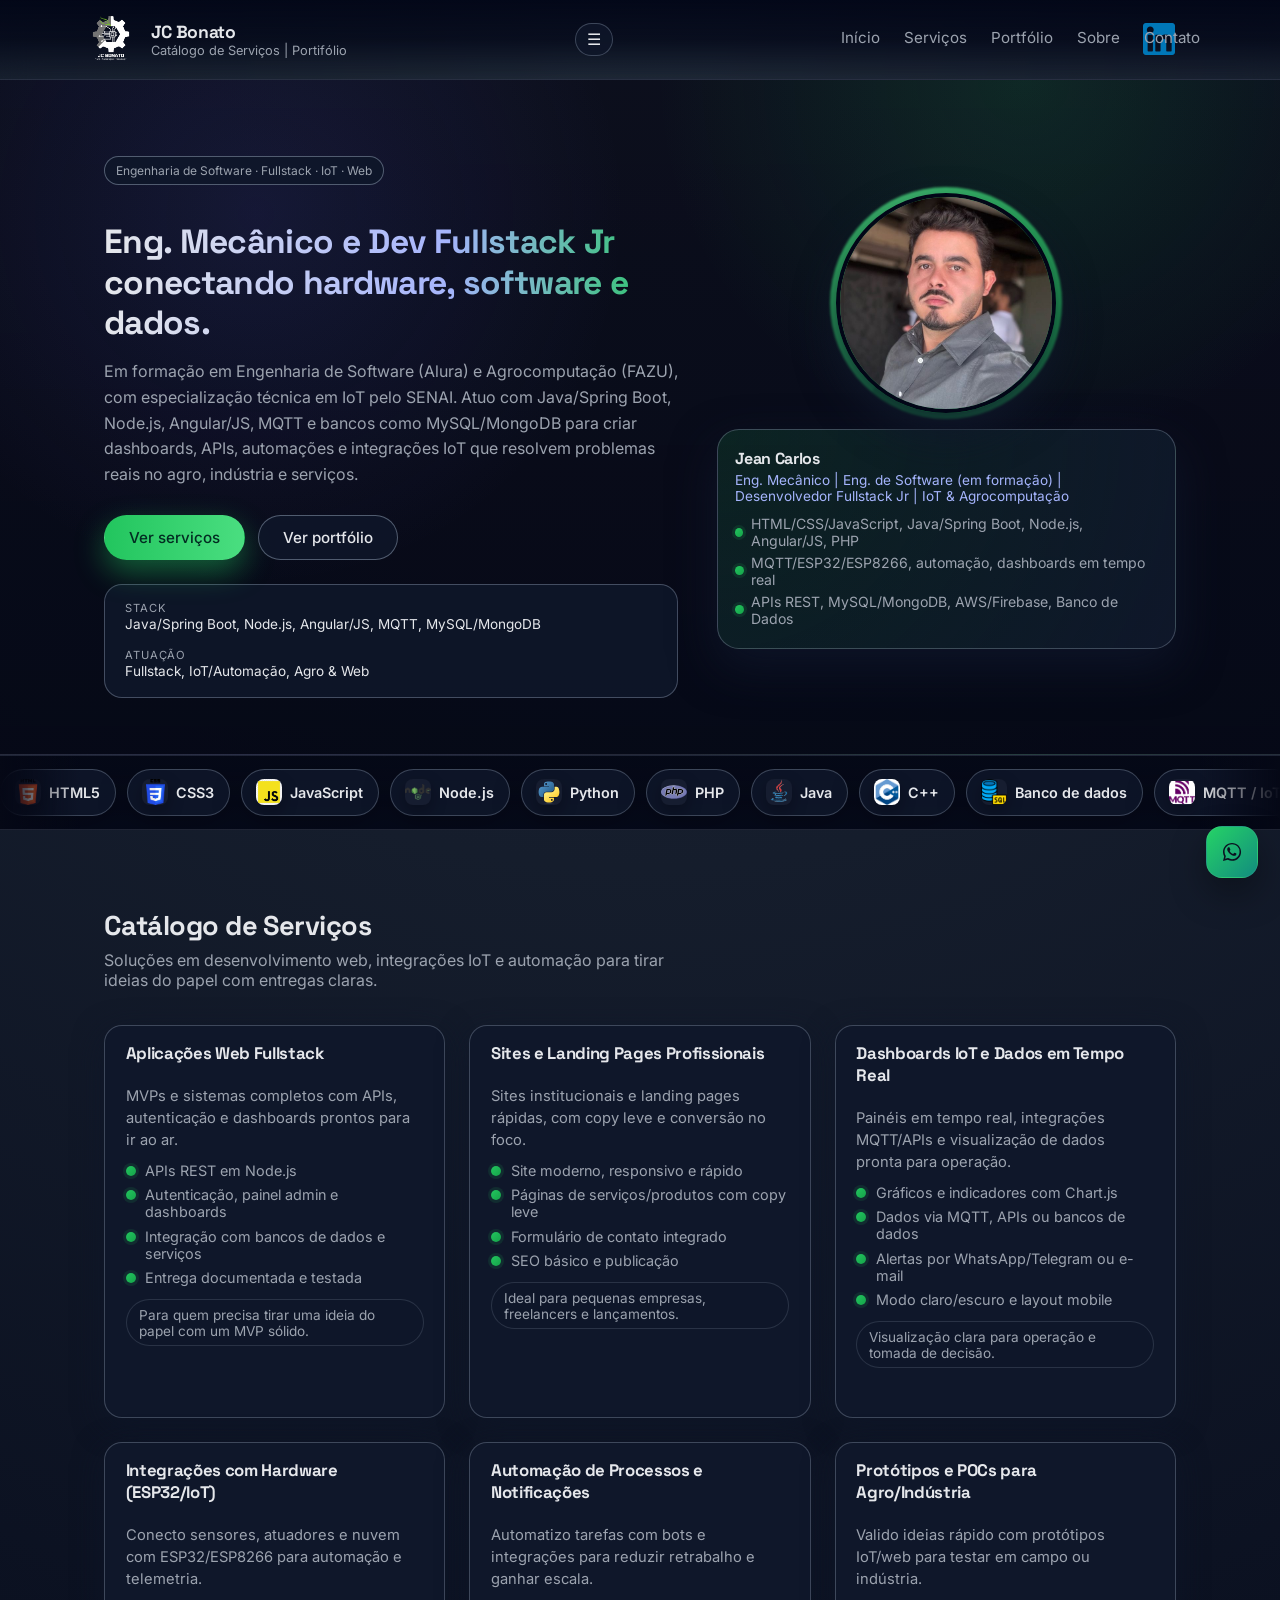
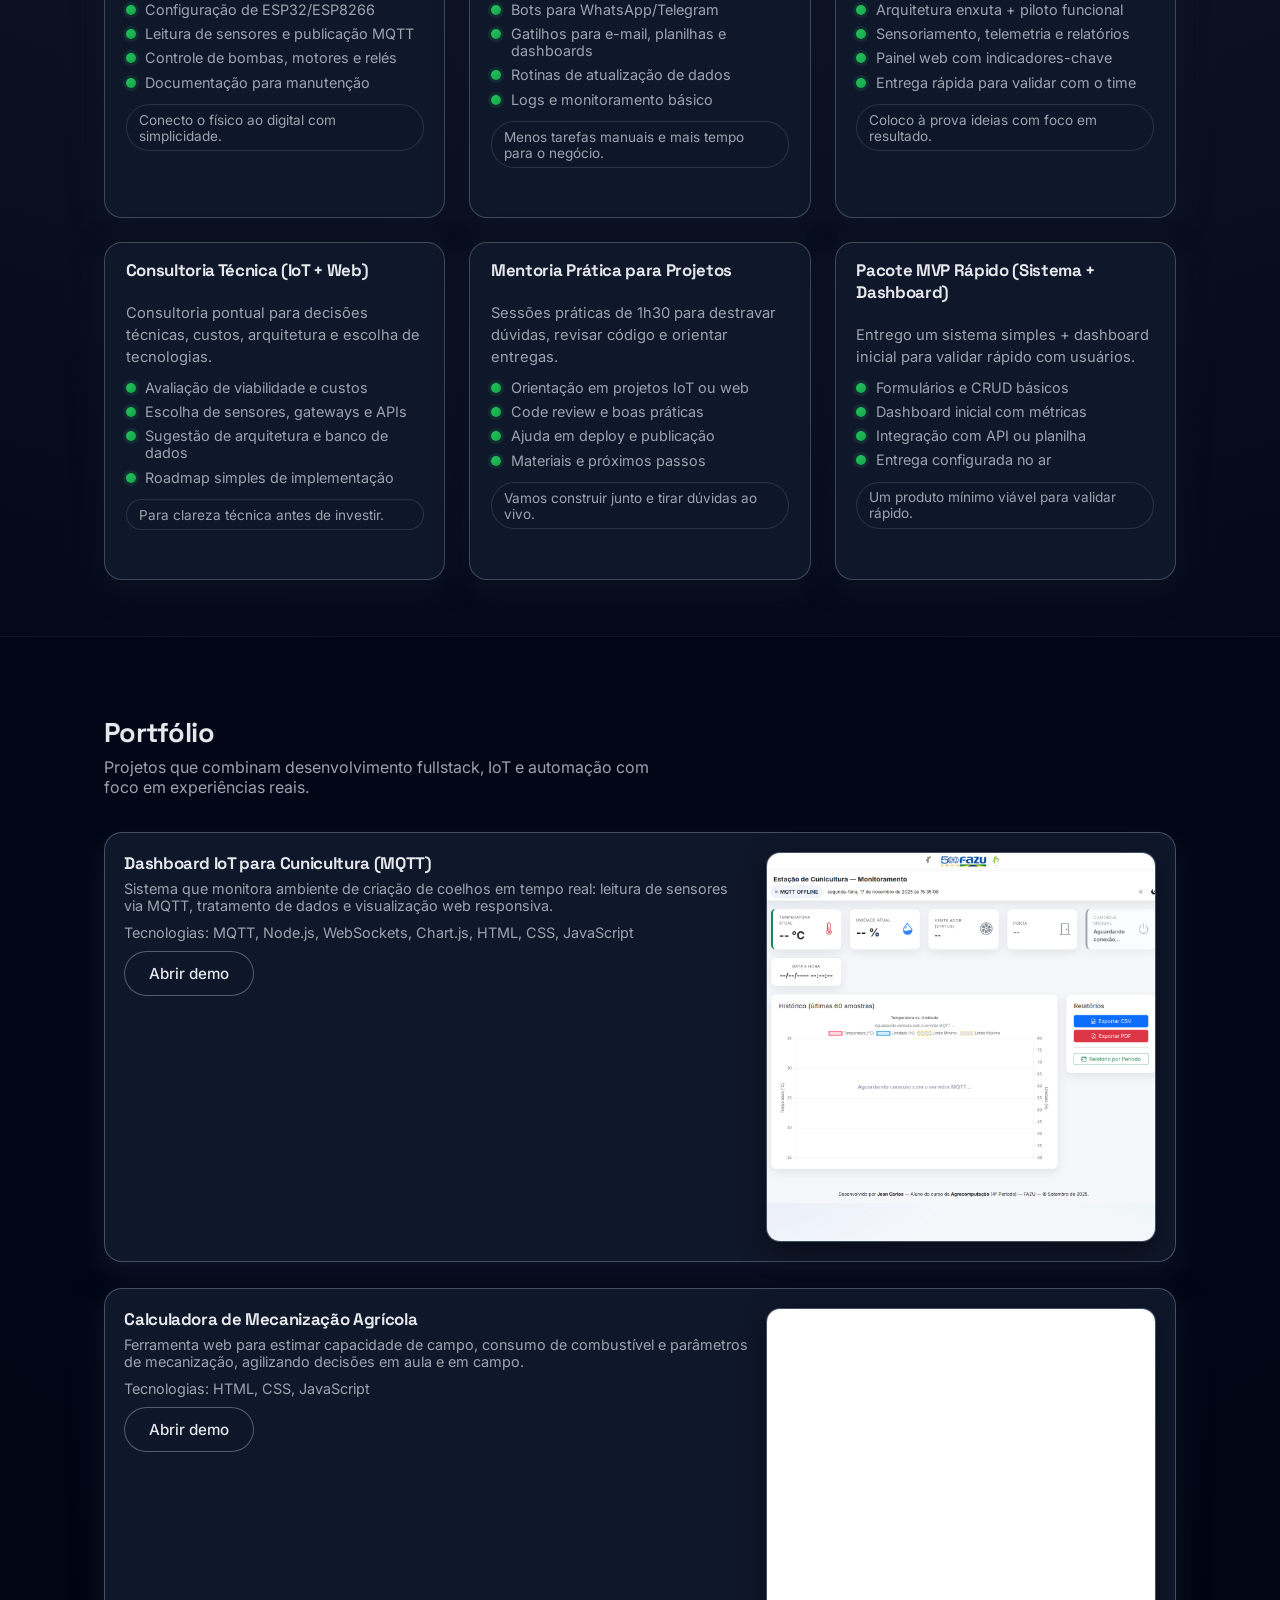
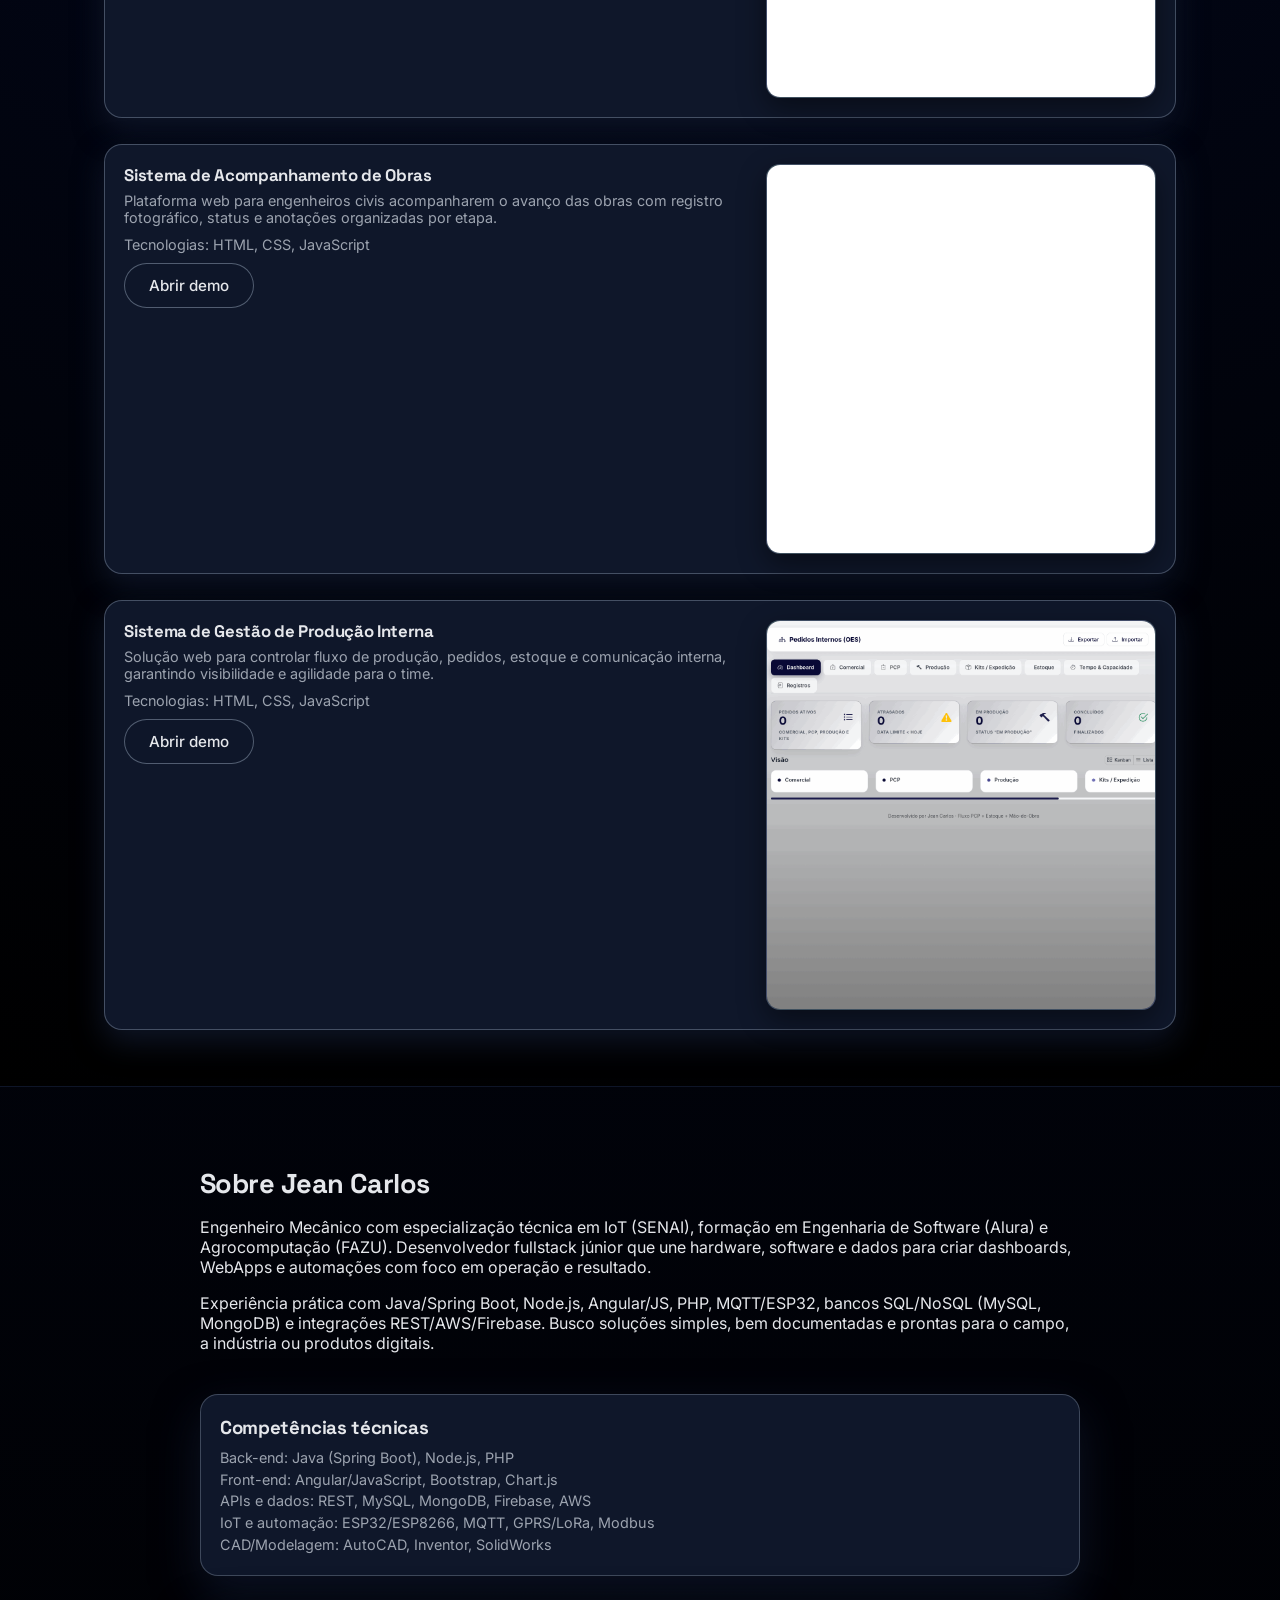
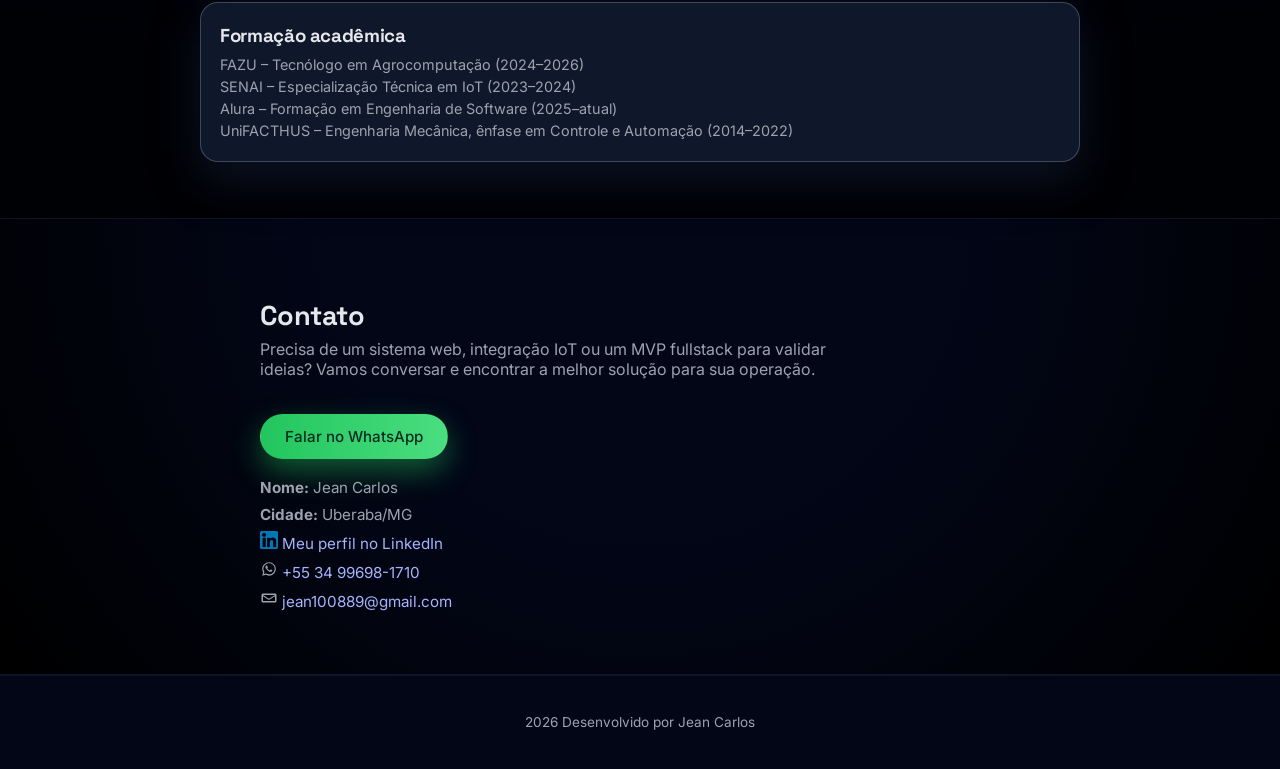
==== index.html @ 730752af "botão linkedin" ====
﻿<!DOCTYPE html>
<html lang="pt-BR">

<head>
  <meta charset="UTF-8" />
  <meta name="viewport" content="width=device-width, initial-scale=1.0" />
  <title>Jean Carlos | Engenharia de Software & Fullstack</title>

  <meta name="description"
    content="Jean Carlos - engenheiro de software em formação e desenvolvedor fullstack júnior. Crio aplicações web, dashboards IoT e automações que conectam front-end, back-end e hardware.">
  <meta property="og:type" content="website">
  <meta property="og:title" content="Jean Carlos | Engenharia de Software & Fullstack">
  <meta property="og:description"
    content="Aplicações web, integrações IoT e automação para agro, indústria e produtos digitais.">
  <meta property="og:image" content="img/jean.jpg">
  <meta property="og:locale" content="pt_BR">
  <meta name="twitter:card" content="summary_large_image">
  <meta name="twitter:title" content="Jean Carlos | Engenharia de Software & Fullstack">
  <meta name="twitter:description"
    content="Dev fullstack júnior com IoT. Dashboards, APIs, automação e entregas enxutas.">
  <meta name="twitter:image" content="img/jean.jpg">

  <link rel="icon" href="img/jean.jpg" type="image/jpeg" />
  <link rel="preconnect" href="https://fonts.googleapis.com">
  <link rel="preconnect" href="https://fonts.gstatic.com" crossorigin>
  <link
    href="https://fonts.googleapis.com/css2?family=Inter:wght@400;500;600;700&family=Space+Grotesk:wght@500;600;700&display=swap"
    rel="stylesheet">
  <link rel="stylesheet" href="style.css" />
</head>

<body>
  <header class="header">
    <div class="container header-content">
      <div class="logo">
        <img src="img/Jc Bonato.png" alt="Foto de Jean Carlos" class="logo-photo" />
        <div class="logo-text">
          <h1>JC Bonato</h1>
          <p>Catálogo de Serviços | Portifólio</p>
        </div>
        <a class="logo-linkedin" href="https://www.linkedin.com/in/jean-carlos-58687bab/" target="_blank"
          aria-label="LinkedIn de Jean Carlos">
          <img src="img/linkedin-icon.png" alt="LinkedIn" />
        </a>
      </div>

      <!-- Hamburguer: só em telas maiores (desktop/tablet) -->
      <button class="menu-toggle" id="menuToggle" aria-label="Abrir menu de navegação">
        ☰
      </button>

      <nav class="nav" id="navMenu">
        <a href="#hero">Início</a>
        <a href="#services">Serviços</a>
        <a href="#portfolio">Portfólio</a>
        <a href="#about">Sobre</a>
        <a href="#contact">Contato</a>
      </nav>
    </div>
  </header>

  <main>
    <!-- Hero / Apresentação -->
    <section class="hero" id="hero">
      <div class="container hero-content">
        <div class="hero-text">
          <p class="hero-tag">Engenharia de Software · Fullstack · IoT · Web</p>
          <h2>Eng. Mecânico e Dev Fullstack Jr conectando hardware, software e dados.</h2>
          <p>
            Em formação em Engenharia de Software (Alura) e Agrocomputação (FAZU), com especialização técnica em IoT
            pelo SENAI.
            Atuo com Java/Spring Boot, Node.js, Angular/JS, MQTT e bancos como MySQL/MongoDB para criar dashboards,
            APIs,
            automações e integrações IoT que resolvem problemas reais no agro, indústria e serviços.
          </p>

          <div class="hero-actions">
            <a href="#services" class="btn primary">Ver serviços</a>
            <a href="#portfolio" class="btn secondary">Ver portfólio</a>
          </div>

          <div class="hero-info-strip">
            <div>
              <span class="strip-label">Stack</span>
              <span class="strip-value">Java/Spring Boot, Node.js, Angular/JS, MQTT, MySQL/MongoDB</span>
            </div>
            <div>
              <span class="strip-label">Atuação</span>
              <span class="strip-value">Fullstack, IoT/Automação, Agro & Web</span>
            </div>
          </div>
        </div>

        <div class="hero-right">
          <div class="hero-photo-wrapper">
            <div class="hero-photo-border"></div>
            <img src="img/jean.jpg" alt="Foto de Jean Carlos" class="hero-photo" />
          </div>
          <div class="hero-card hero-card-compact">
            <h3>Jean Carlos</h3>
            <p class="hero-role">
              Eng. Mecânico | Eng. de Software (em formação) | Desenvolvedor Fullstack Jr | IoT & Agrocomputação
            </p>
            <ul>
              <li>HTML/CSS/JavaScript, Java/Spring Boot, Node.js, Angular/JS, PHP</li>
              <li>MQTT/ESP32/ESP8266, automação, dashboards em tempo real</li>
              <li>APIs REST, MySQL/MongoDB, AWS/Firebase, Banco de Dados</li>
            </ul>
          </div>
        </div>
      </div>
    </section>

    <!-- Ticker de tecnologias -->
    <section class="tech-ticker" aria-label="Tecnologias que utilizo">
      <div class="ticker-track">
        <div class="ticker-group">
          <span class="chip">
            <img src="img/html5-icon.png" alt="Logo HTML5" class="chip-img" />
            HTML5
          </span>
          <span class="chip">
            <img src="img/css-icon.png" alt="Logo CSS3" class="chip-img" />
            CSS3
          </span>
          <span class="chip">
            <img src="img/js-icon.webp" alt="Logo JavaScript" class="chip-img" />
            JavaScript
          </span>
          <span class="chip">
            <img src="img/node-icon.png" alt="Logo Node.js" class="chip-img" />
            Node.js
          </span>
          <span class="chip">
            <img src="img/python-icon.svg" alt="Logo Python" class="chip-img" />
            Python
          </span>
          <span class="chip">
            <img src="img/php-icon.svg" alt="Logo PHP" class="chip-img" />
            PHP
          </span>
          <span class="chip">
            <img src="img/java-icon.png" alt="Logo Java" class="chip-img" />
            Java
          </span>
          <span class="chip">
            <img src="img/cpp-icon.png" alt="Logo C++" class="chip-img" />
            C++
          </span>
          <span class="chip">
            <img src="img/database-icon.png" alt="Ícone Banco de Dados" class="chip-img" />
            Banco de dados
          </span>
          <span class="chip">
            <img src="img/mqtt-icon.png" alt="Logo MQTT" class="chip-img" />
            MQTT / IoT
          </span>
          <span class="chip">
            <img src="img/api-icon.png" alt="Ícone APIs REST" class="chip-img" />
            APIs REST
          </span>
        </div>

        <div class="ticker-group">
          <span class="chip">
            <img src="img/html5-icon.png" alt="Logo HTML5" class="chip-img" />
            HTML5
          </span>
          <span class="chip">
            <img src="img/css-icon.png" alt="Logo CSS3" class="chip-img" />
            CSS3
          </span>
          <span class="chip">
            <img src="img/js-icon.webp" alt="Logo JavaScript" class="chip-img" />
            JavaScript
          </span>
          <span class="chip">
            <img src="img/node-icon.png" alt="Logo Node.js" class="chip-img" />
            Node.js
          </span>
          <span class="chip">
            <img src="img/python-icon.svg" alt="Logo Python" class="chip-img" />
            Python
          </span>
          <span class="chip">
            <img src="img/php-icon.svg" alt="Logo PHP" class="chip-img" />
            PHP
          </span>
          <span class="chip">
            <img src="img/java-icon.png" alt="Logo Java" class="chip-img" />
            Java
          </span>
          <span class="chip">
            <img src="img/cpp-icon.png" alt="Logo C++" class="chip-img" />
            C++
          </span>
          <span class="chip">
            <img src="img/database-icon.png" alt="Ícone Banco de Dados" class="chip-img" />
            Banco de dados
          </span>
          <span class="chip">
            <img src="img/mqtt-icon.png" alt="Logo MQTT" class="chip-img" />
            MQTT / IoT
          </span>
          <span class="chip">
            <img src="img/api-icon.png" alt="Ícone APIs REST" class="chip-img" />
            APIs REST
          </span>
        </div>
      </div>
    </section>

    <!-- Serviços -->
    <section class="section" id="services">
      <div class="container">
        <h2 class="section-title">Catálogo de Serviços</h2>
        <p class="section-subtitle">
          Soluções em desenvolvimento web, integrações IoT e automação para tirar ideias do papel com entregas claras.
        </p>

        <div class="cards-grid">
          <article class="card service-card">
            <button class="card-header" type="button" aria-expanded="false">
              <div class="card-heading">
                <h3>Aplicações Web Fullstack</h3>
                <p class="card-price">R$ 800 a R$ 3.500</p>
              </div>
              <span class="card-toggle" aria-hidden="true">▼</span>
            </button>
            <div class="card-body">
              <p class="card-desc">
                MVPs e sistemas completos com APIs, autenticação e dashboards prontos para ir ao ar.
              </p>
              <ul class="card-list">
                <li>APIs REST em Node.js</li>
                <li>Autenticação, painel admin e dashboards</li>
                <li>Integração com bancos de dados e serviços</li>
                <li>Entrega documentada e testada</li>
              </ul>
              <p class="card-tag">Para quem precisa tirar uma ideia do papel com um MVP sólido.</p>
            </div>
          </article>

          <article class="card service-card">
            <button class="card-header" type="button" aria-expanded="false">
              <div class="card-heading">
                <h3>Sites e Landing Pages Profissionais</h3>
                <p class="card-price">R$ 500 a R$ 2.000</p>
              </div>
              <span class="card-toggle" aria-hidden="true">▼</span>
            </button>
            <div class="card-body">
              <p class="card-desc">
                Sites institucionais e landing pages rápidas, com copy leve e conversão no foco.
              </p>
              <ul class="card-list">
                <li>Site moderno, responsivo e rápido</li>
                <li>Páginas de serviços/produtos com copy leve</li>
                <li>Formulário de contato integrado</li>
                <li>SEO básico e publicação</li>
              </ul>
              <p class="card-tag">Ideal para pequenas empresas, freelancers e lançamentos.</p>
            </div>
          </article>

          <article class="card service-card">
            <button class="card-header" type="button" aria-expanded="false">
              <div class="card-heading">
                <h3>Dashboards IoT e Dados em Tempo Real</h3>
                <p class="card-price">R$ 500 a R$ 2.500</p>
              </div>
              <span class="card-toggle" aria-hidden="true">▼</span>
            </button>
            <div class="card-body">
              <p class="card-desc">
                Painéis em tempo real, integrações MQTT/APIs e visualização de dados pronta para operação.
              </p>
              <ul class="card-list">
                <li>Gráficos e indicadores com Chart.js</li>
                <li>Dados via MQTT, APIs ou bancos de dados</li>
                <li>Alertas por WhatsApp/Telegram ou e-mail</li>
                <li>Modo claro/escuro e layout mobile</li>
              </ul>
              <p class="card-tag">Visualização clara para operação e tomada de decisão.</p>
            </div>
          </article>

          <article class="card service-card">
            <button class="card-header" type="button" aria-expanded="false">
              <div class="card-heading">
                <h3>Integrações com Hardware (ESP32/IoT)</h3>
                <p class="card-price">R$ 400 a R$ 2.000</p>
              </div>
              <span class="card-toggle" aria-hidden="true">▼</span>
            </button>
            <div class="card-body">
              <p class="card-desc">
                Conecto sensores, atuadores e nuvem com ESP32/ESP8266 para automação e telemetria.
              </p>
              <ul class="card-list">
                <li>Configuração de ESP32/ESP8266</li>
                <li>Leitura de sensores e publicação MQTT</li>
                <li>Controle de bombas, motores e relés</li>
                <li>Documentação para manutenção</li>
              </ul>
              <p class="card-tag">Conecto o físico ao digital com simplicidade.</p>
            </div>
          </article>

          <article class="card service-card">
            <button class="card-header" type="button" aria-expanded="false">
              <div class="card-heading">
                <h3>Automação de Processos e Notificações</h3>
                <p class="card-price">R$ 300 a R$ 1.500</p>
              </div>
              <span class="card-toggle" aria-hidden="true">▼</span>
            </button>
            <div class="card-body">
              <p class="card-desc">
                Automatizo tarefas com bots e integrações para reduzir retrabalho e ganhar escala.
              </p>
              <ul class="card-list">
                <li>Bots para WhatsApp/Telegram</li>
                <li>Gatilhos para e-mail, planilhas e dashboards</li>
                <li>Rotinas de atualização de dados</li>
                <li>Logs e monitoramento básico</li>
              </ul>
              <p class="card-tag">Menos tarefas manuais e mais tempo para o negócio.</p>
            </div>
          </article>

          <article class="card service-card">
            <button class="card-header" type="button" aria-expanded="false">
              <div class="card-heading">
                <h3>Protótipos e POCs para Agro/Indústria</h3>
                <p class="card-price">R$ 1.000 a R$ 6.000</p>
              </div>
              <span class="card-toggle" aria-hidden="true">▼</span>
            </button>
            <div class="card-body">
              <p class="card-desc">
                Valido ideias rápido com protótipos IoT/web para testar em campo ou indústria.
              </p>
              <ul class="card-list">
                <li>Arquitetura enxuta + piloto funcional</li>
                <li>Sensoriamento, telemetria e relatórios</li>
                <li>Painel web com indicadores-chave</li>
                <li>Entrega rápida para validar com o time</li>
              </ul>
              <p class="card-tag">Coloco à prova ideias com foco em resultado.</p>
            </div>
          </article>

          <article class="card service-card">
            <button class="card-header" type="button" aria-expanded="false">
              <div class="card-heading">
                <h3>Consultoria Técnica (IoT + Web)</h3>
                <p class="card-price">R$ 100 a R$ 300 / hora</p>
              </div>
              <span class="card-toggle" aria-hidden="true">▼</span>
            </button>
            <div class="card-body">
              <p class="card-desc">
                Consultoria pontual para decisões técnicas, custos, arquitetura e escolha de tecnologias.
              </p>
              <ul class="card-list">
                <li>Avaliação de viabilidade e custos</li>
                <li>Escolha de sensores, gateways e APIs</li>
                <li>Sugestão de arquitetura e banco de dados</li>
                <li>Roadmap simples de implementação</li>
              </ul>
              <p class="card-tag">Para clareza técnica antes de investir.</p>
            </div>
          </article>

          <article class="card service-card">
            <button class="card-header" type="button" aria-expanded="false">
              <div class="card-heading">
                <h3>Mentoria Prática para Projetos</h3>
                <p class="card-price">R$ 200 / sessão (1h30)</p>
              </div>
              <span class="card-toggle" aria-hidden="true">▼</span>
            </button>
            <div class="card-body">
              <p class="card-desc">
                Sessões práticas de 1h30 para destravar dúvidas, revisar código e orientar entregas.
              </p>
              <ul class="card-list">
                <li>Orientação em projetos IoT ou web</li>
                <li>Code review e boas práticas</li>
                <li>Ajuda em deploy e publicação</li>
                <li>Materiais e próximos passos</li>
              </ul>
              <p class="card-tag">Vamos construir junto e tirar dúvidas ao vivo.</p>
            </div>
          </article>

          <article class="card service-card">
            <button class="card-header" type="button" aria-expanded="false">
              <div class="card-heading">
                <h3>Pacote MVP Rápido (Sistema + Dashboard)</h3>
                <p class="card-price">R$ 1.500 (exemplo)</p>
              </div>
              <span class="card-toggle" aria-hidden="true">▼</span>
            </button>
            <div class="card-body">
              <p class="card-desc">
                Entrego um sistema simples + dashboard inicial para validar rápido com usuários.
              </p>
              <ul class="card-list">
                <li>Formulários e CRUD básicos</li>
                <li>Dashboard inicial com métricas</li>
                <li>Integração com API ou planilha</li>
                <li>Entrega configurada no ar</li>
              </ul>
              <p class="card-tag">Um produto mínimo viável para validar rápido.</p>
            </div>
          </article>
        </div>
      </div>
    </section>

    <!-- Portfólio -->
    <section class="section section-alt" id="portfolio">
      <div class="container">
        <h2 class="section-title">Portfólio</h2>
        <p class="section-subtitle">
          Projetos que combinam desenvolvimento fullstack, IoT e automação com foco em experiências reais.
        </p>

        <div class="portfolio-grid">
          <article class="portfolio-item">
            <div class="portfolio-info">
              <h3>
                <a href="https://cunicultura.onrender.com/" target="_blank" rel="noopener">
                  Dashboard IoT para Cunicultura (MQTT)
                </a>
              </h3>
              <p>
                Sistema que monitora ambiente de criação de coelhos em tempo real:
                leitura de sensores via MQTT, tratamento de dados e visualização web responsiva.
              </p>
              <p class="portfolio-tech">
                Tecnologias: MQTT, Node.js, WebSockets, Chart.js, HTML, CSS, JavaScript
              </p>
              <div class="portfolio-actions">
                <a class="btn secondary" href="https://cunicultura.onrender.com/" target="_blank" rel="noopener">
                  Abrir demo
                </a>
              </div>
            </div>
            <a class="portfolio-thumb" href="https://cunicultura.onrender.com/" target="_blank" rel="noopener">
              <img src="img/port-1.jpg" alt="Preview do dashboard IoT para Cunicultura" />
            </a>
          </article>

          <article class="portfolio-item">
            <div class="portfolio-info">
              <h3>
                <a href="https://calculos-mecanizacao.onrender.com" target="_blank" rel="noopener">
                  Calculadora de Mecanização Agrícola
                </a>
              </h3>
              <p>
                Ferramenta web para estimar capacidade de campo, consumo de combustível e parâmetros de mecanização,
                agilizando decisões em aula e em campo.
              </p>
              <p class="portfolio-tech">
                Tecnologias: HTML, CSS, JavaScript
              </p>
              <div class="portfolio-actions">
                <a class="btn secondary" href="https://calculos-mecanizacao.onrender.com" target="_blank" rel="noopener">
                  Abrir demo
                </a>
              </div>
            </div>
            <a class="portfolio-thumb" href="https://calculos-mecanizacao.onrender.com" target="_blank" rel="noopener">
              <img src="img/port-2.jpg" alt="Preview da Calculadora de Mecanização Agrícola" />
            </a>
          </article>

          <article class="portfolio-item">
            <div class="portfolio-info">
              <h3>
                <a href="https://acompanhamento-obras.onrender.com" target="_blank" rel="noopener">
                  Sistema de Acompanhamento de Obras
                </a>
              </h3>
              <p>
                Plataforma web para engenheiros civis acompanharem o avanço das obras com registro fotográfico,
                status e anotações organizadas por etapa.
              </p>
              <p class="portfolio-tech">
                Tecnologias: HTML, CSS, JavaScript
              </p>
              <div class="portfolio-actions">
                <a class="btn secondary" href="https://acompanhamento-obras.onrender.com" target="_blank" rel="noopener">
                  Abrir demo
                </a>
              </div>
            </div>
            <a class="portfolio-thumb" href="https://acompanhamento-obras.onrender.com" target="_blank" rel="noopener">
              <img src="img/port-3.jpg" alt="Preview do Sistema de Acompanhamento de Obras" />
            </a>
          </article>

          <article class="portfolio-item">
            <div class="portfolio-info">
              <h3>
                <a href="https://sis-gest-ped-int-gi.onrender.com" target="_blank" rel="noopener">
                  Sistema de Gestão de Produção Interna
                </a>
              </h3>
              <p>
                Solução web para controlar fluxo de produção, pedidos, estoque e comunicação interna,
                garantindo visibilidade e agilidade para o time.
              </p>
              <p class="portfolio-tech">
                Tecnologias: HTML, CSS, JavaScript
              </p>
              <div class="portfolio-actions">
                <a class="btn secondary" href="https://sis-gest-ped-int-gi.onrender.com" target="_blank" rel="noopener">
                  Abrir demo
                </a>
              </div>
            </div>
            <a class="portfolio-thumb" href="https://sis-gest-ped-int-gi.onrender.com" target="_blank" rel="noopener">
              <img src="img/port-4.jpg" alt="Preview do Sistema de Gestão de Produção Interna" />
            </a>
          </article>
        </div>
      </div>
    </section>

    <!-- Sobre -->
    <section class="section" id="about">
      <div class="container about-grid">
        <div>
          <h2 class="section-title">Sobre Jean Carlos</h2>
          <p>
            Engenheiro Mecânico com especialização técnica em IoT (SENAI), formação em Engenharia de Software (Alura)
            e Agrocomputação (FAZU). Desenvolvedor fullstack júnior que une hardware, software e dados para criar
            dashboards, WebApps e automações com foco em operação e resultado.
          </p>
          <p>
            Experiência prática com Java/Spring Boot, Node.js, Angular/JS, PHP, MQTT/ESP32, bancos SQL/NoSQL (MySQL,
            MongoDB) e integrações REST/AWS/Firebase. Busco soluções simples, bem documentadas e prontas para o campo,
            a indústria ou produtos digitais.
          </p>
        </div>

        <div class="about-box">
          <h3>Competências técnicas</h3>
          <ul>
            <li>Back-end: Java (Spring Boot), Node.js, PHP</li>
            <li>Front-end: Angular/JavaScript, Bootstrap, Chart.js</li>
            <li>APIs e dados: REST, MySQL, MongoDB, Firebase, AWS</li>
            <li>IoT e automação: ESP32/ESP8266, MQTT, GPRS/LoRa, Modbus</li>
            <li>CAD/Modelagem: AutoCAD, Inventor, SolidWorks</li>
          </ul>
        </div>

        <div class="about-box">
          <h3>Formação acadêmica</h3>
          <ul>
            <li>FAZU – Tecnólogo em Agrocomputação (2024–2026)</li>
            <li>SENAI – Especialização Técnica em IoT (2023–2024)</li>
            <li>Alura – Formação em Engenharia de Software (2025–atual)</li>
            <li>UniFACTHUS – Engenharia Mecânica, ênfase em Controle e Automação (2014–2022)</li>
          </ul>
        </div>
      </div>
    </section>

    <!-- Contato -->
    <section class="section section-alt" id="contact">
      <div class="container contact-grid">
        <div class="contact-card">
          <div class="contact-text">
            <h2 class="section-title">Contato</h2>
            <p class="section-subtitle">
              Precisa de um sistema web, integração IoT ou um MVP fullstack para validar ideias?
              Vamos conversar e encontrar a melhor solução para sua operação.
            </p>
            <a class="btn primary contact-cta" href="https://wa.me/5534996981710" target="_blank" rel="noopener">
              Falar no WhatsApp
            </a>
          </div>

          <div class="contact-details">
            <ul class="contact-list">
              <li><strong>Nome:</strong> Jean Carlos</li>
              <li><strong>Cidade:</strong> Uberaba/MG</li>

              <!-- LinkedIn -->
              <li>
                <span class="contact-icon">
                  <img src="img/linkedin-icon.png" alt="LinkedIn" />
                </span>
                <a href="https://www.linkedin.com/in/jean-carlos-58687bab/" target="_blank" class="contact-link">
                  Meu perfil no LinkedIn
                </a>
              </li>

              <!-- WhatsApp -->
              <li>
                <span class="contact-icon">
                  <svg viewBox="0 0 32 32" aria-hidden="true">
                    <path fill="currentColor"
                      d="M16.04 4c-6.65 0-12.05 5.35-12.05 11.95 0 2.11.55 4.17 1.6 5.99L4 28l6.28-1.65a12.1 12.1 0 0 0 5.76 1.45h.01c6.65 0 12.05-5.35 12.05-11.95C28.1 9.35 22.7 4 16.04 4Zm-.02 21.52c-1.8 0-3.56-.48-5.1-1.4l-.36-.21-3.74.98 1-3.64-.24-.37a9.95 9.95 0 0 1-1.52-5.32c0-5.5 4.49-9.97 10-9.97 2.67 0 5.18 1.03 7.07 2.9a9.86 9.86 0 0 1 2.93 7.06c0 5.5-4.49 9.97-10 9.97Zm5.62-7.46c-.31-.15-1.84-.91-2.13-1.01-.29-.11-.5-.16-.71.15-.21.31-.82 1.01-1 1.22-.18.2-.37.23-.68.08-.31-.15-1.32-.48-2.5-1.53-.92-.82-1.54-1.83-1.72-2.14-.18-.31-.02-.48.13-.63.14-.14.31-.37.47-.56.16-.18.21-.31.31-.52.1-.2.05-.38-.03-.53-.08-.15-.71-1.7-.97-2.33-.26-.63-.52-.54-.71-.55l-.61-.01c-.2 0-.52.08-.8.38-.27.31-1.05 1.03-1.05 2.52s1.08 2.92 1.23 3.12c.15.21 2.11 3.23 5.1 4.52.71.31 1.26.5 1.69.64.71.23 1.36.2 1.87.12.57-.08 1.84-.75 2.1-1.47.26-.72.26-1.34.18-1.47-.08-.13-.29-.21-.61-.36Z" />
                  </svg>
                </span>
                <a href="https://wa.me/5534996981710" target="_blank" class="contact-link">
                  +55 34 99698-1710
                </a>
              </li>

              <!-- Email -->
              <li>
                <span class="contact-icon">
                  <svg viewBox="0 0 24 24" aria-hidden="true">
                    <path
                      d="M4 6h16a2 2 0 0 1 2 2v8a2 2 0 0 1-2 2H4a2 2 0 0 1-2-2V8a2 2 0 0 1 2-2zm0 2v.01L12 13l8-5V8H4zm0 8h16V9.5l-7.55 4.72a1 1 0 0 1-1.1 0L4 9.5V16z" />
                  </svg>
                </span>
                <a href="mailto:jean100889@gmail.com" class="contact-link">
                  jean100889@gmail.com
                </a>
              </li>
            </ul>
          </div>

        </div>
      </div>
    </section>

  </main>

  <footer class="footer">
    <div class="container footer-content">
      <p><span id="year"></span> Desenvolvido por Jean Carlos</p>
    </div>
  </footer>

  <!-- Botão flutuante (desktop/tablet) -->
  <div class="float-actions" aria-label="Ações rápidas">
    <a class="float-btn whatsapp" href="https://wa.me/5534996981710" target="_blank"
      aria-label="Falar comigo no WhatsApp">
      <svg class="icon" viewBox="0 0 32 32" aria-hidden="true">
        <path fill="currentColor"
          d="M16.04 4c-6.65 0-12.05 5.35-12.05 11.95 0 2.11.55 4.17 1.6 5.99L4 28l6.28-1.65a12.1 12.1 0 0 0 5.76 1.45h.01c6.65 0 12.05-5.35 12.05-11.95C28.1 9.35 22.7 4 16.04 4Zm-.02 21.52c-1.8 0-3.56-.48-5.1-1.4l-.36-.21-3.74.98 1-3.64-.24-.37a9.95 9.95 0 0 1-1.52-5.32c0-5.5 4.49-9.97 10-9.97 2.67 0 5.18 1.03 7.07 2.9a9.86 9.86 0 0 1 2.93 7.06c0 5.5-4.49 9.97-10 9.97Zm5.62-7.46c-.31-.15-1.84-.91-2.13-1.01-.29-.11-.5-.16-.71.15-.21.31-.82 1.01-1 1.22-.18.2-.37.23-.68.08-.31-.15-1.32-.48-2.5-1.53-.92-.82-1.54-1.83-1.72-2.14-.18-.31-.02-.48.13-.63.14-.14.31-.37.47-.56.16-.18.21-.31.31-.52.1-.2.05-.38-.03-.53-.08-.15-.71-1.7-.97-2.33-.26-.63-.52-.54-.71-.55l-.61-.01c-.2 0-.52.08-.8.38-.27.31-1.05 1.03-1.05 2.52s1.08 2.92 1.23 3.12c.15.21 2.11 3.23 5.1 4.52.71.31 1.26.5 1.69.64.71.23 1.36.2 1.87.12.57-.08 1.84-.75 2.1-1.47.26-.72.26-1.34.18-1.47-.08-.13-.29-.21-.61-.36Z" />
      </svg>
    </a>
  </div>

  <!-- Barra inferior mobile com ícones -->
  <nav class="mobile-bar" aria-label="Navegação principal em dispositivos móveis">
    <a href="#hero" aria-label="Início">
      <svg viewBox="0 0 24 24" aria-hidden="true">
        <path
          d="M12 3 3 10h2v9h5v-5h4v5h5v-9h2z"
          fill="currentColor" />
      </svg>
    </a>

    <a href="#services" aria-label="Serviços">
      <svg viewBox="0 0 24 24" aria-hidden="true">
        <path
          d="M4 4h7v7H4V4zm9 0h7v7h-7V4zM4 13h7v7H4v-7zm9 0h7v7h-7v-7z"
          fill="currentColor" />
      </svg>
    </a>

    <a href="#portfolio" aria-label="Portfólio">
      <svg viewBox="0 0 24 24" aria-hidden="true">
        <path
          d="M4 7h16v11H4V7zm3-3h10v2H7V4z"
          fill="currentColor" />
      </svg>
    </a>

    <a href="#contact" aria-label="Contato">
      <svg viewBox="0 0 24 24" aria-hidden="true">
        <path
          d="M4 4h16v16H4V4zm8 3a3 3 0 1 0 0 6 3 3 0 0 0 0-6zm0 7c-3.33 0-6 1.34-6 3v1h12v-1c0-1.66-2.67-3-6-3z"
          fill="currentColor" />
      </svg>
    </a>

    <a href="https://wa.me/5534996981710" target="_blank" aria-label="WhatsApp">
      <svg viewBox="0 0 32 32" aria-hidden="true">
        <path fill="currentColor"
          d="M16.04 4c-6.65 0-12.05 5.35-12.05 11.95 0 2.11.55 4.17 1.6 5.99L4 28l6.28-1.65a12.1 12.1 0 0 0 5.76 1.45h.01c6.65 0 12.05-5.35 12.05-11.95C28.1 9.35 22.7 4 16.04 4Zm-.02 21.52c-1.8 0-3.56-.48-5.1-1.4l-.36-.21-3.74.98 1-3.64-.24-.37a9.95 9.95 0 0 1-1.52-5.32c0-5.5 4.49-9.97 10-9.97 2.67 0 5.18 1.03 7.07 2.9a9.86 9.86 0 0 1 2.93 7.06c0 5.5-4.49 9.97-10 9.97Zm5.62-7.46c-.31-.15-1.84-.91-2.13-1.01-.29-.11-.5-.16-.71.15-.21.31-.82 1.01-1 1.22-.18.2-.37.23-.68.08-.31-.15-1.32-.48-2.5-1.53-.92-.82-1.54-1.83-1.72-2.14-.18-.31-.02-.48.13-.63.14-.14.31-.37.47-.56.16-.18.21-.31.31-.52.1-.2.05-.38-.03-.53-.08-.15-.71-1.7-.97-2.33-.26-.63-.52-.54-.71-.55l-.61-.01c-.2 0-.52.08-.8.38-.27.31-1.05 1.03-1.05 2.52s1.08 2.92 1.23 3.12c.15.21 2.11 3.23 5.1 4.52.71.31 1.26.5 1.69.64.71.23 1.36.2 1.87.12.57-.08 1.84-.75 2.1-1.47.26-.72.26-1.34.18-1.47-.08-.13-.29-.21-.61-.36Z" />
      </svg>
    </a>
  </nav>

  <script src="script.js"></script>
</body>

</html>
---- style.css ----
﻿:root {
  --bg-main: #050816;
  --bg-alt: #0b1020;
  --bg-card: #0f172a;
  --bg-card-alt: #050816;
  --primary: #22c55e;
  --primary-soft: rgba(34, 197, 94, 0.12);
  --text-main: #e5e7eb;
  --text-muted: #9ca3af;
  --border-soft: rgba(148, 163, 184, 0.35);
  --shadow-soft: 0 18px 45px rgba(15, 23, 42, 0.8);
  --radius-lg: 18px;
  --radius-full: 999px;
  --transition: 0.25s ease;
  --font-main: "Inter", system-ui, -apple-system, BlinkMacSystemFont, "Segoe UI", sans-serif;
  --font-heading: "Space Grotesk", "Inter", system-ui, -apple-system, "Segoe UI", sans-serif;
}

*,
*::before,
*::after {
  box-sizing: border-box;
}

html,
body {
  margin: 0;
  padding: 0;
}

body {
  font-family: var(--font-main);
  background: radial-gradient(circle at top, #1f2937 0, #020617 45%, #000 100%);
  color: var(--text-main);
  -webkit-font-smoothing: antialiased;
}

h1,
h2,
h3 {
  font-family: var(--font-heading);
  letter-spacing: -0.02em;
}

a {
  color: inherit;
  text-decoration: none;
}

img {
  max-width: 100%;
  display: block;
}

/* Layout base */

.container {
  width: 100%;
  max-width: 1120px;
  margin: 0 auto;
  padding: 0 1.5rem;
}

/* Header */

.header {
  position: sticky;
  top: 0;
  z-index: 20;
  backdrop-filter: blur(18px);
  background: linear-gradient(to bottom, rgba(2, 6, 23, 0.95), rgba(2, 6, 23, 0.75), transparent);
  border-bottom: 1px solid rgba(148, 163, 184, 0.25);
}

.header-content {
  display: flex;
  align-items: center;
  justify-content: space-between;
  padding: 0.9rem 0;
  gap: 1rem;
  position: relative;
}

.logo {
  display: flex;
  align-items: center;
  gap: 0.9rem;
  margin-left: 0.4rem;
  position: static;
}

.logo-photo {
  width: 50px;
  height: 50px;
  border-radius: var(--radius-full);
  object-fit: cover;
  border: none;
  box-shadow: none;
}

.logo-text h1 {
  font-size: 1.1rem;
  margin: 0;
}

.logo-text p {
  margin: 0;
  font-size: 0.8rem;
  color: var(--text-muted);
}

.logo-linkedin {
  position: absolute;
  top: 50%;
  right: 0.4rem;
  transform: translateY(-50%);
  width: 70px;
  height: 70px;
  border-radius: 14px;
  border: none;
  background: transparent;
  display: inline-flex;
  align-items: center;
  justify-content: center;
  box-shadow: none;
  transition: transform var(--transition), opacity var(--transition);
}

.logo-linkedin img {
  width: 32px;
  height: 32px;
  object-fit: contain;
}

.logo-linkedin:hover {
  transform: translateY(-52%) scale(1.04);
  opacity: 0.9;
}

.nav {
  display: flex;
  align-items: center;
  gap: 1.5rem;
  font-size: 0.95rem;
}

.nav a {
  color: var(--text-muted);
  position: relative;
  padding-bottom: 0.2rem;
  transition: var(--transition);
}

.nav a::after {
  content: "";
  position: absolute;
  left: 0;
  bottom: -0.1rem;
  width: 0%;
  height: 2px;
  background: var(--primary);
  border-radius: 999px;
  transition: var(--transition);
}

.nav a:hover {
  color: #f9fafb;
}

.nav a:hover::after {
  width: 100%;
}

/* Botão menu (desktop/tablet) */

.menu-toggle {
  display: inline-flex;
  align-items: center;
  justify-content: center;
  border: 1px solid var(--border-soft);
  background: rgba(15, 23, 42, 0.9);
  color: var(--text-main);
  border-radius: 999px;
  padding: 0.4rem 0.7rem;
  font-size: 1rem;
  cursor: pointer;
}

/* Hero */

.hero {
  padding: 4rem 0 3.5rem;
  background:
    radial-gradient(circle at 20% 20%, rgba(99, 102, 241, 0.12), transparent 32%),
    radial-gradient(circle at 80% 0%, rgba(34, 197, 94, 0.14), transparent 30%),
    linear-gradient(180deg, rgba(10, 12, 26, 0.9), rgba(5, 8, 22, 0.95));
  border-bottom: 1px solid rgba(148, 163, 184, 0.18);
}

.reveal {
  opacity: 0;
  transform: translateY(26px);
  transition: opacity 0.45s ease, transform 0.45s ease;
}

.reveal.visible {
  opacity: 1;
  transform: translateY(0);
}

.hero-content {
  display: grid;
  grid-template-columns: minmax(0, 3fr) minmax(0, 2.4fr);
  gap: 2.4rem;
  align-items: center;
}

.hero-tag {
  display: inline-flex;
  padding: 0.25rem 0.7rem;
  border-radius: 999px;
  background: rgba(15, 23, 42, 0.85);
  border: 1px solid rgba(148, 163, 184, 0.5);
  font-size: 0.75rem;
  color: #a5b4fc;
  margin-bottom: 0.6rem;
}

.hero-text h2 {
  font-size: 2.1rem;
  line-height: 1.2;
  margin-bottom: 1rem;
  background: linear-gradient(90deg, #e5e7eb 0%, #a5b4fc 60%, #22c55e 100%);
  -webkit-background-clip: text;
  -webkit-text-fill-color: transparent;
}

.hero-text p {
  color: var(--text-muted);
  line-height: 1.6;
  max-width: 40rem;
}

/* Ticker de tecnologias */

.tech-ticker {
  position: relative;
  overflow: hidden;
  border-bottom: 1px solid rgba(148, 163, 184, 0.18);
  border-top: 1px solid rgba(148, 163, 184, 0.18);
  background: linear-gradient(180deg, rgba(5, 8, 22, 0.95), rgba(2, 6, 23, 0.85));
  --ticker-speed: 40s;
}

.tech-ticker::before,
.tech-ticker::after {
  content: "";
  position: absolute;
  top: 0;
  bottom: 0;
  width: 80px;
  pointer-events: none;
  z-index: 2;
}

.tech-ticker::before {
  left: 0;
  background: linear-gradient(90deg, rgba(5, 8, 22, 1), rgba(5, 8, 22, 0));
}

.tech-ticker::after {
  right: 0;
  background: linear-gradient(270deg, rgba(5, 8, 22, 1), rgba(5, 8, 22, 0));
}

.ticker-track {
  display: flex;
  gap: 2rem;
  width: max-content;
  animation: ticker var(--ticker-speed) linear infinite;
  padding: 0.8rem 0;
  will-change: transform;
}

.ticker-group {
  display: flex;
  gap: 0.7rem;
}

.chip {
  display: inline-flex;
  align-items: center;
  gap: 0.5rem;
  padding: 0.6rem 0.9rem;
  border-radius: 999px;
  font-size: 0.9rem;
  font-weight: 600;
  border: 1px solid rgba(148, 163, 184, 0.35);
  background: rgba(15, 23, 42, 0.9);
  color: #e5e7eb;
  white-space: nowrap;
  box-shadow: 0 10px 30px rgba(0, 0, 0, 0.25);
}

.chip-icon {
  width: 24px;
  height: 24px;
  display: inline-flex;
  align-items: center;
  justify-content: center;
  stroke: currentColor;
  stroke-width: 1.8;
  stroke-linecap: round;
  stroke-linejoin: round;
  fill: none;
}

.chip-icon-text {
  stroke: none;
  fill: currentColor;
}

.chip-img {
  width: 26px;
  height: 26px;
  object-fit: contain;
  border-radius: 8px;
  background: rgba(255, 255, 255, 0.04);
  box-shadow: 0 6px 16px rgba(0, 0, 0, 0.28);
}

.ticker-group .chip:nth-child(1) .chip-icon { color: #f97316; }
.ticker-group .chip:nth-child(2) .chip-icon { color: #38bdf8; }
.ticker-group .chip:nth-child(3) .chip-icon { color: #facc15; }
.ticker-group .chip:nth-child(4) .chip-icon { color: #22c55e; }
.ticker-group .chip:nth-child(5) .chip-icon { color: #60a5fa; }
.ticker-group .chip:nth-child(6) .chip-icon { color: #a78bfa; }
.ticker-group .chip:nth-child(7) .chip-icon { color: #ef4444; }
.ticker-group .chip:nth-child(8) .chip-icon { color: #67e8f9; }
.ticker-group .chip:nth-child(9) .chip-icon { color: #f472b6; }
.ticker-group .chip:nth-child(10) .chip-icon { color: #c084fc; }
.ticker-group .chip:nth-child(11) .chip-icon { color: #34d399; }

@keyframes ticker {
  0% {
    transform: translateX(0);
  }

  100% {
    transform: translateX(-50%);
  }
}

.hero-actions {
  margin-top: 1.7rem;
  display: flex;
  flex-wrap: wrap;
  gap: 0.8rem;
}

.hero-meta {
  margin-top: 0.9rem;
  display: grid;
  gap: 0.4rem;
}

.meta-group {
  display: flex;
  align-items: baseline;
  gap: 0.5rem;
}

.meta-label {
  font-size: 0.7rem;
  text-transform: uppercase;
  letter-spacing: 0.08em;
  color: var(--text-muted);
}

.meta-value {
  font-size: 0.85rem;
  color: #e5e7eb;
}

.hero-info-strip {
  margin-top: 1.5rem;
  display: grid;
  grid-template-columns: repeat(auto-fit, minmax(260px, 1fr));
  gap: 0.9rem 1.2rem;
  padding: 1rem 1.25rem;
  border-radius: 18px;
  background: rgba(15, 23, 42, 0.9);
  border: 1px solid rgba(148, 163, 184, 0.4);
  max-width: 840px;
}

.strip-label {
  font-size: 0.7rem;
  text-transform: uppercase;
  letter-spacing: 0.08em;
  color: var(--text-muted);
  display: block;
}

.strip-value {
  font-size: 0.85rem;
  color: #e5e7eb;
  line-height: 1.4;
  display: block;
  word-break: break-word;
}

/* Hero Right - Foto */

.hero-right {
  display: flex;
  flex-direction: column;
  gap: 1rem;
  align-items: center;
}

.hero-photo-wrapper {
  position: relative;
  width: 220px;
  height: 220px;
}

.hero-photo-border {
  position: absolute;
  inset: -6px;
  border-radius: 999px;
  background: conic-gradient(from 220deg, #22c55e, #4ade80, #22c55e, #16a34a);
  opacity: 0.8;
  filter: blur(1px);
}

.hero-photo {
  position: relative;
  width: 100%;
  height: 100%;
  border-radius: 999px;
  object-fit: cover;
  border: 4px solid #020617;
  box-shadow: 0 20px 40px rgba(15, 23, 42, 0.9);
}

.hero-card {
  background: radial-gradient(circle at top left, rgba(34, 197, 94, 0.13), rgba(15, 23, 42, 1));
  border-radius: 22px;
  border: 1px solid rgba(148, 163, 184, 0.35);
  padding: 1.1rem 1.1rem 1rem;
  box-shadow: var(--shadow-soft);
}

.hero-card-compact h3 {
  margin: 0;
  font-size: 1rem;
}

.hero-role {
  margin: 0.2rem 0 0.7rem;
  font-size: 0.85rem;
  color: #a5b4fc;
}

.hero-card ul {
  list-style: none;
  padding: 0;
  margin: 0;
}

.hero-card li {
  display: flex;
  align-items: center;
  gap: 0.45rem;
  font-size: 0.88rem;
  color: var(--text-muted);
  margin-bottom: 0.3rem;
}

.hero-card li::before {
  content: "";
  display: block;
  width: 9px;
  height: 9px;
  border-radius: 50%;
  background: linear-gradient(135deg, #22c55e, #16a34a);
  box-shadow: 0 0 0 3px rgba(34, 197, 94, 0.12);
}

/* Botões */

.btn {
  display: inline-flex;
  align-items: center;
  justify-content: center;
  padding: 0.75rem 1.5rem;
  border-radius: 999px;
  border: 1px solid transparent;
  font-size: 0.95rem;
  cursor: pointer;
  transition: var(--transition);
  font-weight: 500;
}

.btn.primary {
  background: linear-gradient(to right, #22c55e, #4ade80);
  color: #022c22;
  box-shadow: 0 12px 30px rgba(34, 197, 94, 0.45);
}

.btn.primary:hover {
  transform: translateY(-1px) scale(1.02);
  box-shadow: 0 16px 36px rgba(34, 197, 94, 0.6);
}

.btn.secondary {
  background: rgba(15, 23, 42, 0.85);
  color: var(--text-main);
  border-color: rgba(148, 163, 184, 0.5);
}

.btn.secondary:hover {
  background: rgba(15, 23, 42, 1);
  border-color: var(--primary);
}

.btn.full {
  width: 100%;
}

/* Seções Gerais */

.section {
  padding: 3.5rem 0;
}

.section-alt {
  background: radial-gradient(circle at top, #020617 0, #020617 40%, #000 100%);
  border-top: 1px solid rgba(15, 23, 42, 0.95);
  border-bottom: 1px solid rgba(15, 23, 42, 0.95);
}

.section-title {
  font-size: 1.7rem;
  margin-bottom: 0.4rem;
}

.section-subtitle {
  margin: 0 0 2.2rem;
  color: var(--text-muted);
  max-width: 36rem;
}

/* Cards Serviços */

.cards-grid {
  display: grid;
  grid-template-columns: repeat(3, minmax(0, 1fr));
  gap: 1.5rem;
}

.card {
  background: var(--bg-card);
  border-radius: var(--radius-lg);
  border: 1px solid var(--border-soft);
  padding: 1.4rem 1.3rem;
  box-shadow: 0 8px 30px rgba(15, 23, 42, 0.75);
  display: flex;
  flex-direction: column;
  gap: 0.6rem;
  position: relative;
  overflow: hidden;
}

.card::before {
  content: "";
  position: absolute;
  inset: 0;
  background: radial-gradient(circle at top left, rgba(34, 197, 94, 0.12), transparent 55%);
  opacity: 0;
  transition: opacity var(--transition);
}

.card:hover::before {
  opacity: 1;
}

.service-card {
  padding: 0;
  gap: 0;
  cursor: default;
}

.card-header {
  width: 100%;
  background: transparent;
  border: none;
  color: inherit;
  padding: 1rem 1.3rem;
  display: flex;
  align-items: center;
  justify-content: space-between;
  gap: 0.9rem;
  cursor: pointer;
  text-align: left;
  transition: background 0.2s ease, color 0.2s ease;
}

.card-header {
  cursor: default;
}

.card-header:hover {
  background: rgba(255, 255, 255, 0.02);
}

.card-header:focus-visible {
  outline: 2px solid var(--primary);
  outline-offset: 2px;
}

.card-heading h3 {
  margin: 0;
  font-size: 1.05rem;
}

.card-heading {
  display: flex;
  flex-direction: column;
  gap: 0.15rem;
}

.card-toggle {
  font-size: 1.1rem;
  color: var(--text-muted);
  transition: transform 0.2s ease, color 0.2s ease;
  display: none;
}

.service-card.open .card-toggle {
  transform: rotate(180deg);
  color: #bbf7d0;
}

.card-body {
  padding: 0.3rem 1.3rem 2.2rem;
  max-height: none;
  overflow: visible;
  opacity: 1;
}

.card h3 {
  margin: 0;
  font-size: 1.05rem;
}

.card-price {
  display: none;
}

.card-list {
  list-style: none;
  padding: 0;
  margin: 0.4rem 0 0.8rem;
  display: flex;
  flex-direction: column;
  gap: 0.45rem;
  color: var(--text-muted);
}

.card-desc {
  margin: 0 0 0.7rem;
  color: var(--text-muted);
  font-size: 0.92rem;
  line-height: 1.5;
}

.card-list li {
  font-size: 0.9rem;
  color: var(--text-muted);
  display: flex;
  gap: 0.6rem;
  align-items: flex-start;
  margin: 0;
}

.card-list li::before {
  content: "";
  display: block;
  width: 10px;
  height: 10px;
  border-radius: 50%;
  background: linear-gradient(135deg, #22c55e, #16a34a);
  box-shadow: 0 0 0 3px rgba(34, 197, 94, 0.12);
  margin-top: 0.25rem;
  flex-shrink: 0;
}

.card-tag {
  font-size: 0.85rem;
  color: #9ca3af;
  background: rgba(15, 23, 42, 0.95);
  border-radius: 999px;
  padding: 0.4rem 0.75rem;
  align-self: flex-start;
  border: 1px solid rgba(148, 163, 184, 0.2);
}

.card-actions {
  margin-top: 0;
}

/* Portfólio com imagens */

.portfolio-grid {
  display: grid;
  grid-template-columns: minmax(0, 1fr);
  gap: 1.6rem;
}

.portfolio-item {
  display: grid;
  grid-template-columns: minmax(0, 1.6fr) minmax(0, 1fr);
  gap: 1.1rem;
  background: var(--bg-card);
  border-radius: var(--radius-lg);
  border: 1px solid rgba(148, 163, 184, 0.4);
  box-shadow: 0 12px 30px rgba(15, 23, 42, 0.9);
  padding: 1.2rem 1.2rem;
  align-items: stretch;
}

.portfolio-image {
  border-radius: 16px;
  overflow: hidden;
  position: relative;
}

.portfolio-image.live-preview {
  background: #0f172a;
  color: #e5e7eb;
  min-height: 220px;
  display: block;
  border: 1px solid rgba(148, 163, 184, 0.35);
}

.portfolio-image.live-preview img {
  width: 100%;
  height: 100%;
  object-fit: cover;
  filter: saturate(1.05);
}

.live-overlay {
  position: absolute;
  left: 0;
  right: 0;
  bottom: 0;
  padding: 0.9rem 1rem;
  background: linear-gradient(180deg, transparent 0%, rgba(5, 8, 22, 0.82) 55%, rgba(5, 8, 22, 0.95) 100%);
  display: flex;
  flex-direction: column;
  gap: 0.3rem;
  font-size: 0.95rem;
}

.live-overlay span {
  font-size: 0.8rem;
  color: #c7d2fe;
}

.live-overlay strong {
  font-size: 0.95rem;
}

.live-badge {
  position: absolute;
  top: 0.8rem;
  right: 0.8rem;
  background: linear-gradient(135deg, #22c55e, #16a34a);
  color: #0b1020;
  padding: 0.3rem 0.7rem;
  border-radius: 999px;
  font-weight: 700;
  font-size: 0.75rem;
  box-shadow: 0 12px 30px rgba(0, 0, 0, 0.3);
}

.portfolio-image img {
  width: 100%;
  height: 100%;
  object-fit: cover;
  transform: scale(1.03);
  transition: transform 0.3s ease, filter 0.3s ease;
  filter: saturate(1.1);
}

.portfolio-item:hover .portfolio-image img {
  transform: scale(1.07);
  filter: saturate(1.25);
}

.portfolio-info h3 {
  margin: 0 0 0.4rem;
  font-size: 1.05rem;
}

.portfolio-info p {
  margin: 0.2rem 0 0.6rem;
  font-size: 0.9rem;
  color: var(--text-muted);
}

.portfolio-tech {
  font-size: 0.8rem;
  color: #a5b4fc;
}

.portfolio-actions {
  margin-top: 0.6rem;
}

.portfolio-thumb {
  position: relative;
  border-radius: 14px;
  overflow: hidden;
  border: 1px solid rgba(148, 163, 184, 0.35);
  background: linear-gradient(135deg, rgba(34, 197, 94, 0.08), rgba(99, 102, 241, 0.12));
  min-height: 200px;
  width: 100%;
  display: block;
  box-shadow: 0 10px 28px rgba(0, 0, 0, 0.45);
  transition: transform 0.25s ease, box-shadow 0.25s ease, border-color 0.2s ease;
}

.portfolio-thumb img {
  width: 100%;
  height: 100%;
  object-fit: cover;
  display: block;
}

.portfolio-thumb::after {
  content: "Ver demo";
  position: absolute;
  inset: 0;
  display: flex;
  align-items: flex-end;
  justify-content: flex-end;
  padding: 0.4rem 0.6rem;
  font-size: 0.8rem;
  color: #e5e7eb;
  background: linear-gradient(180deg, transparent 0%, rgba(5, 8, 22, 0.58) 65%, rgba(5, 8, 22, 0.88) 100%);
  opacity: 0;
  transition: opacity 0.25s ease;
}

.portfolio-thumb:hover {
  transform: translateY(-2px);
  box-shadow: 0 14px 32px rgba(0, 0, 0, 0.5);
  border-color: rgba(34, 197, 94, 0.4);
}

.portfolio-thumb:hover::after {
  opacity: 1;
}

/* Sobre */

.about-grid {
  display: flex;
  flex-direction: column;
  gap: 1.6rem;
  align-items: center;
}

.about-grid > div {
  width: 100%;
  max-width: 880px;
}

.about-box {
  background: var(--bg-card);
  border-radius: var(--radius-lg);
  border: 1px solid var(--border-soft);
  padding: 1.3rem 1.2rem 1.1rem;
  box-shadow: var(--shadow-soft);
}

.about-box h3 {
  margin-top: 0;
  margin-bottom: 0.6rem;
}

.about-box ul {
  list-style: none;
  padding: 0;
  margin: 0;
}

.about-box li {
  font-size: 0.9rem;
  color: var(--text-muted);
  margin-bottom: 0.3rem;
}

/* Contato */

.contact-grid {
  display: flex;
  flex-direction: column;
  gap: 1.6rem;
  align-items: center;
}

.contact-grid > div {
  width: 100%;
  max-width: 760px;
}

.contact-list {
  list-style: none;
  padding: 0;
  margin: 1.2rem 0 0;
  font-size: 0.95rem;
}

.contact-list li {
  margin-bottom: 0.45rem;
  color: var(--text-muted);
}

.contact-list a {
  color: #a5b4fc;
}

.contact-link {
  display: inline-flex;
  align-items: center;
  gap: 0.35rem;
}

.contact-icon {
  width: 18px;
  height: 18px;
  display: inline-flex;
  align-items: center;
  justify-content: center;
}

.contact-icon svg {
  width: 100%;
  height: 100%;
  fill: currentColor;
}

.contact-icon img {
  width: 100%;
  height: 100%;
  object-fit: contain;
  display: block;
}

.contact-form {
  background: var(--bg-card);
  border-radius: var(--radius-lg);
  border: 1px solid var(--border-soft);
  padding: 1.4rem 1.3rem 1.1rem;
  box-shadow: var(--shadow-soft);
}

.contact-form h3 {
  margin-top: 0;
}

.contact-form label {
  display: block;
  font-size: 0.9rem;
  margin-bottom: 0.7rem;
  color: var(--text-muted);
}

.contact-form input,
.contact-form textarea {
  width: 100%;
  margin-top: 0.25rem;
  padding: 0.55rem 0.7rem;
  border-radius: 10px;
  border: 1px solid rgba(148, 163, 184, 0.6);
  background: rgba(15, 23, 42, 0.9);
  color: var(--text-main);
  font-family: inherit;
  font-size: 0.9rem;
}

.contact-form input:focus,
.contact-form textarea:focus {
  outline: none;
  border-color: var(--primary);
  box-shadow: 0 0 0 1px rgba(34, 197, 94, 0.4);
}

.form-feedback {
  font-size: 0.85rem;
  margin-top: 0.6rem;
  color: var(--text-muted);
}

/* Footer */

.footer {
  border-top: 1px solid rgba(15, 23, 42, 0.95);
  padding: 1.5rem 0 1.6rem;
  background: #020617;
}

.footer-content {
  text-align: center;
  font-size: 0.85rem;
  color: var(--text-muted);
}

/* Botões flutuantes */

.float-actions {
  position: fixed;
  right: 1.4rem;
  bottom: 1.4rem;
  display: flex;
  flex-direction: column;
  gap: 0.6rem;
  z-index: 30;
}

.float-btn {
  padding: 0.75rem 1rem;
  border-radius: 12px;
  font-weight: 600;
  color: #0b1020;
  box-shadow: 0 15px 35px rgba(0, 0, 0, 0.35);
  transition: var(--transition);
  border: 1px solid rgba(255, 255, 255, 0.06);
}

.float-btn:hover {
  transform: translateY(-2px);
  box-shadow: 0 18px 40px rgba(0, 0, 0, 0.45);
}

.float-btn.whatsapp {
  background: linear-gradient(135deg, #25d366, #128c7e);
  width: 52px;
  height: 52px;
  padding: 0;
  border-radius: 16px;
  display: inline-flex;
  align-items: center;
  justify-content: center;
  color: #0b1020;
}

.float-btn.cv {
  background: linear-gradient(135deg, #a78bfa, #6366f1);
}

.float-btn .icon {
  width: 24px;
  height: 24px;
}

/* Barra mobile inferior */

.mobile-bar {
  display: none;
  position: fixed;
  left: 0;
  right: 0;
  bottom: 0;
  height: 70px;
  padding: 0.45rem 1.2rem calc(0.45rem + env(safe-area-inset-bottom, 0));
  background: linear-gradient(180deg, rgba(6, 11, 30, 0.96), rgba(2, 6, 23, 0.98));
  border-top: 1px solid rgba(148, 163, 184, 0.22);
  box-shadow: 0 -12px 32px rgba(0, 0, 0, 0.42);
  z-index: 50;
  justify-content: space-around;
  align-items: center;
  gap: 0.8rem;
}

.mobile-bar a {
  color: #e5e7eb;
  display: inline-flex;
  align-items: center;
  justify-content: center;
  width: 48px;
  height: 48px;
  border-radius: 14px;
  background: rgba(255, 255, 255, 0.04);
  border: 1px solid rgba(148, 163, 184, 0.18);
  transition: transform 0.15s ease, background 0.2s ease, border-color 0.2s ease;
}

.mobile-bar img,
.mobile-bar svg {
  width: 24px;
  height: 24px;
  fill: currentColor;
}

.mobile-bar a:active,
.mobile-bar a:hover {
  transform: translateY(-2px);
  background: rgba(255, 255, 255, 0.08);
  border-color: rgba(255, 255, 255, 0.25);
}

/* Responsividade */

@media (max-width: 960px) {
  .hero-content {
    grid-template-columns: minmax(0, 1fr);
  }

  .hero-right {
    order: -1;
  }

  .cards-grid {
    grid-template-columns: repeat(2, minmax(0, 1fr));
  }

  .about-grid,
  .contact-grid {
    grid-template-columns: minmax(0, 1fr);
  }

  .portfolio-item {
    grid-template-columns: minmax(0, 1fr);
  }
}

@media (max-width: 720px) {
  .header-content {
    align-items: center;
  }

  .nav {
    display: none;
  }

  /* no mobile, some o hambúrguer */
  .menu-toggle {
    display: none;
  }

  .cards-grid {
    grid-template-columns: minmax(0, 1fr);
  }

  .hero {
    padding-top: 3.2rem;
  }

  .hero-text h2 {
    font-size: 1.6rem;
  }

  .hero-photo-wrapper {
    width: 190px;
    height: 190px;
  }

  .float-actions {
    right: 1rem;
    bottom: 1rem;
    flex-direction: row;
    gap: 0.4rem;
  }

  .float-btn {
    padding: 0.65rem 0.8rem;
    font-size: 0.85rem;
  }

  .portfolio-item {
    grid-template-columns: minmax(0, 1fr);
  }

  .portfolio-thumb {
    min-height: 180px;
  }

  .mobile-bar {
    display: flex;
  }

  .float-actions {
    display: none;
  }

  body {
    padding-bottom: 80px;
  }
}
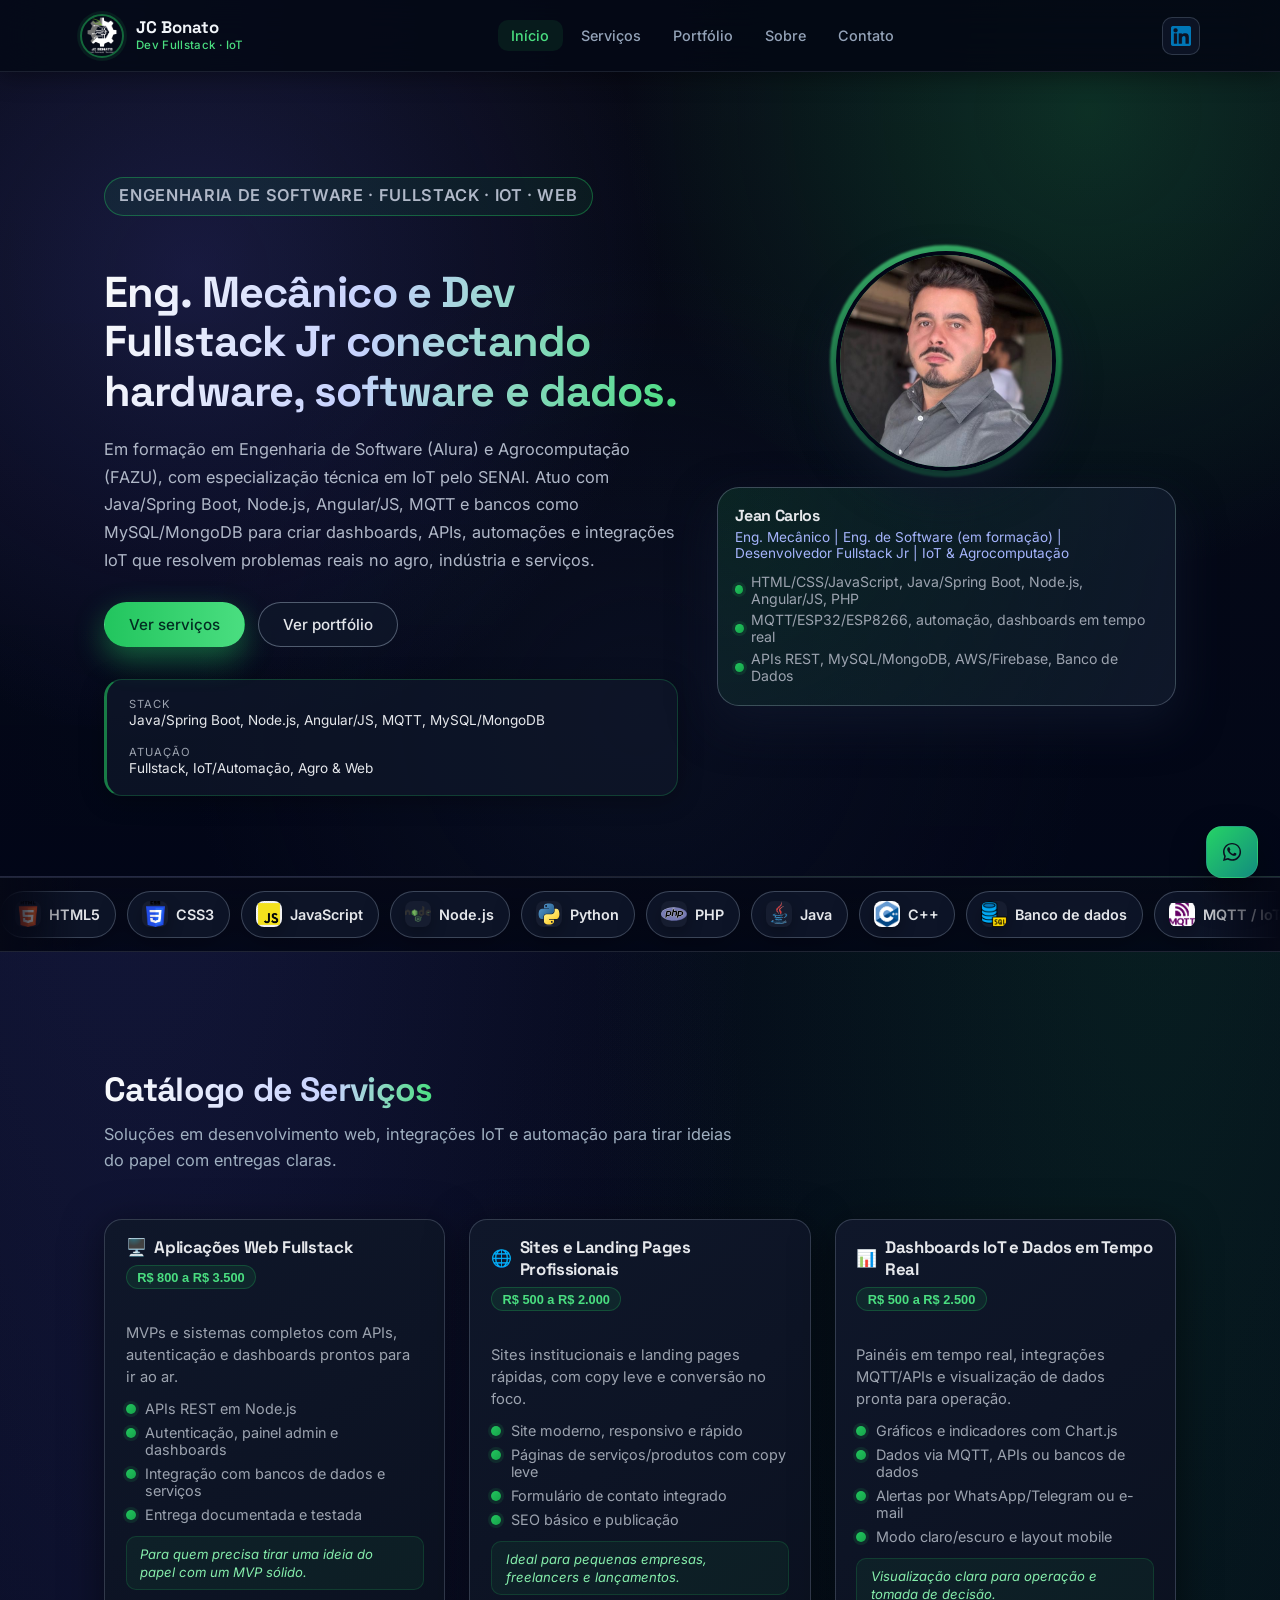
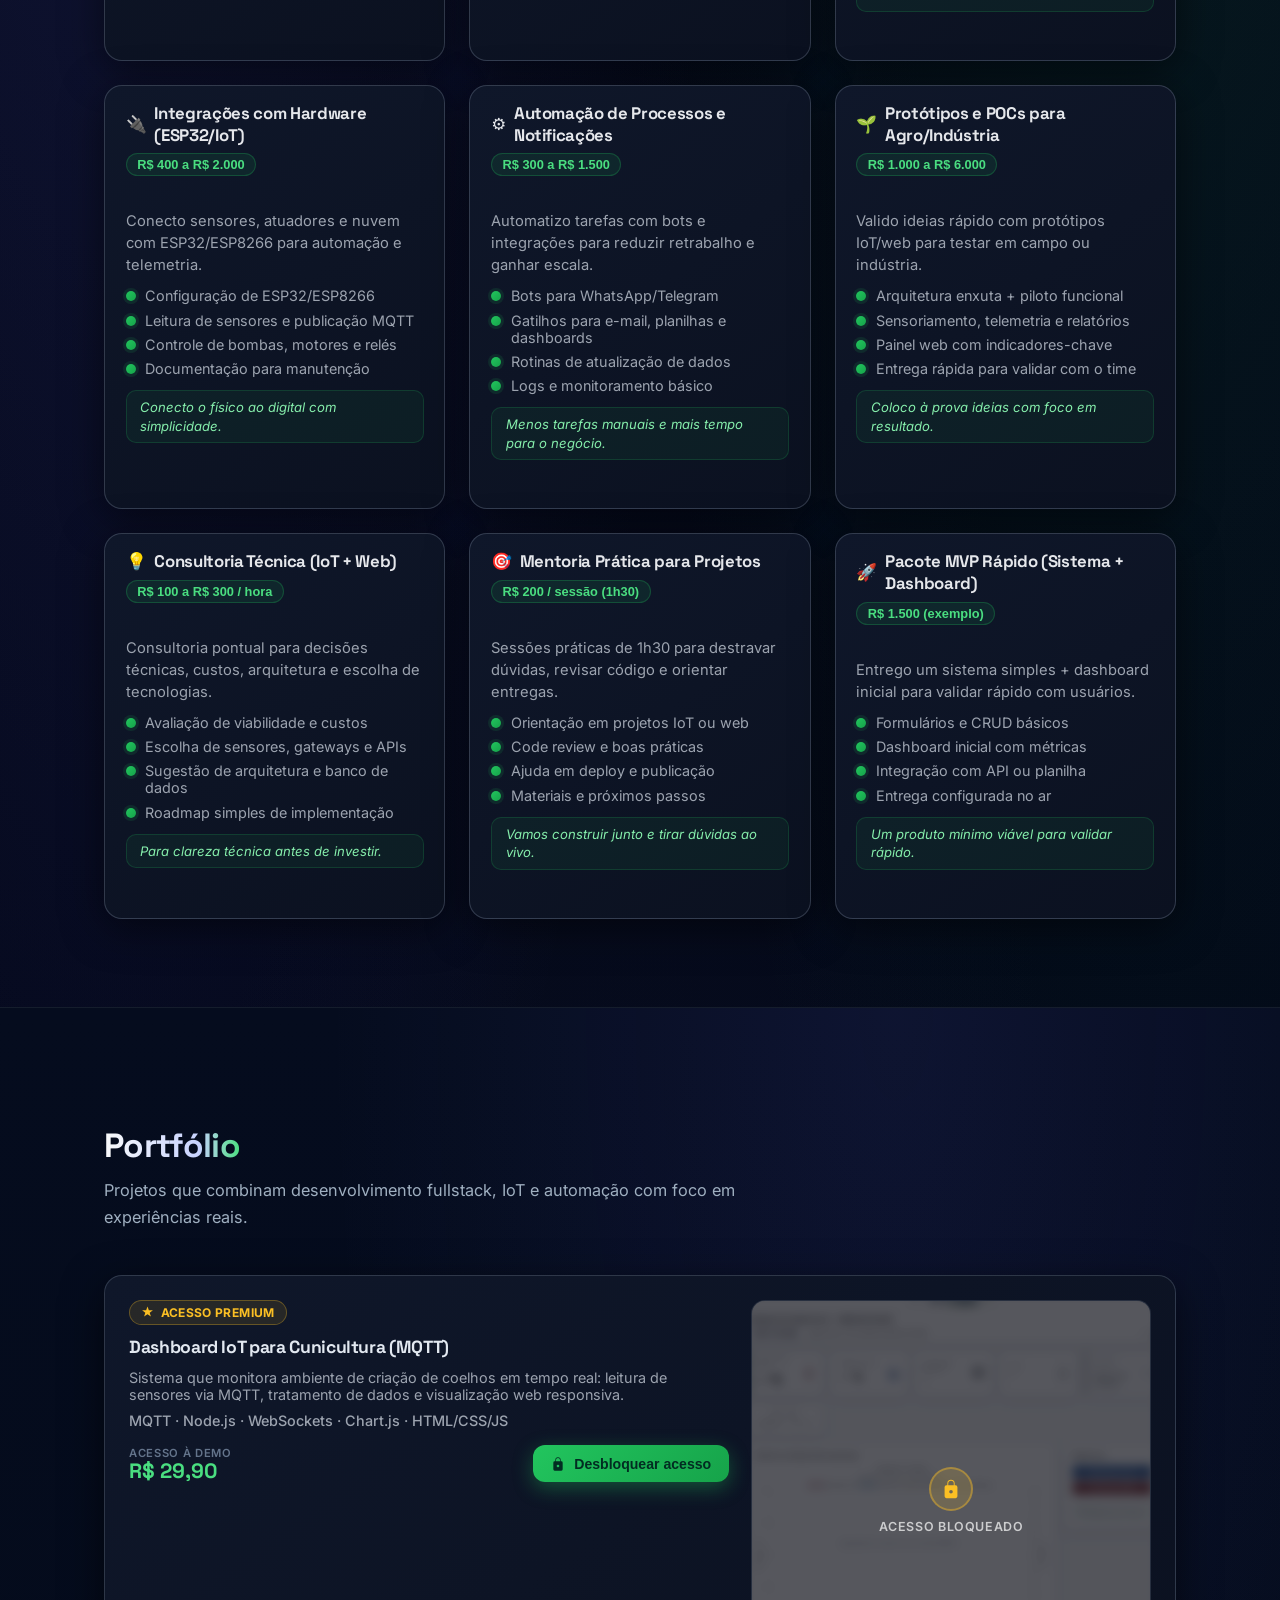
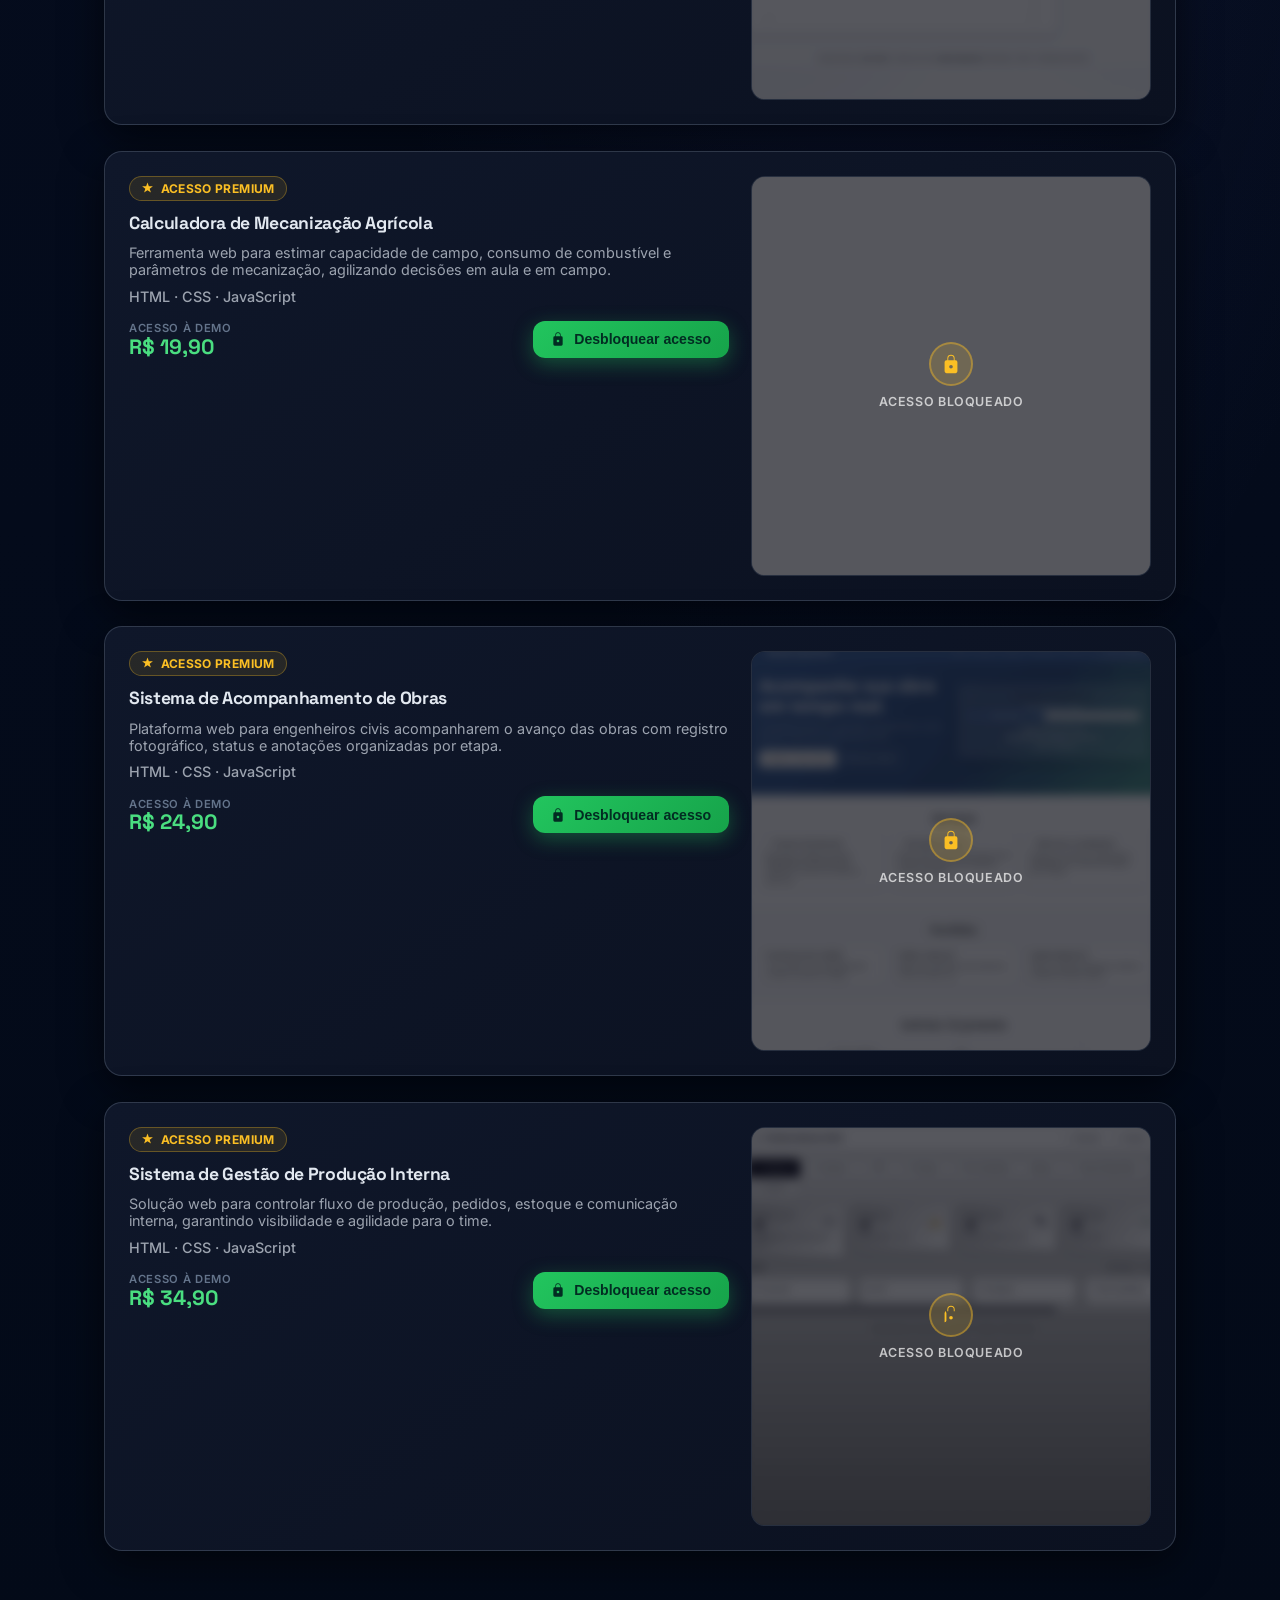
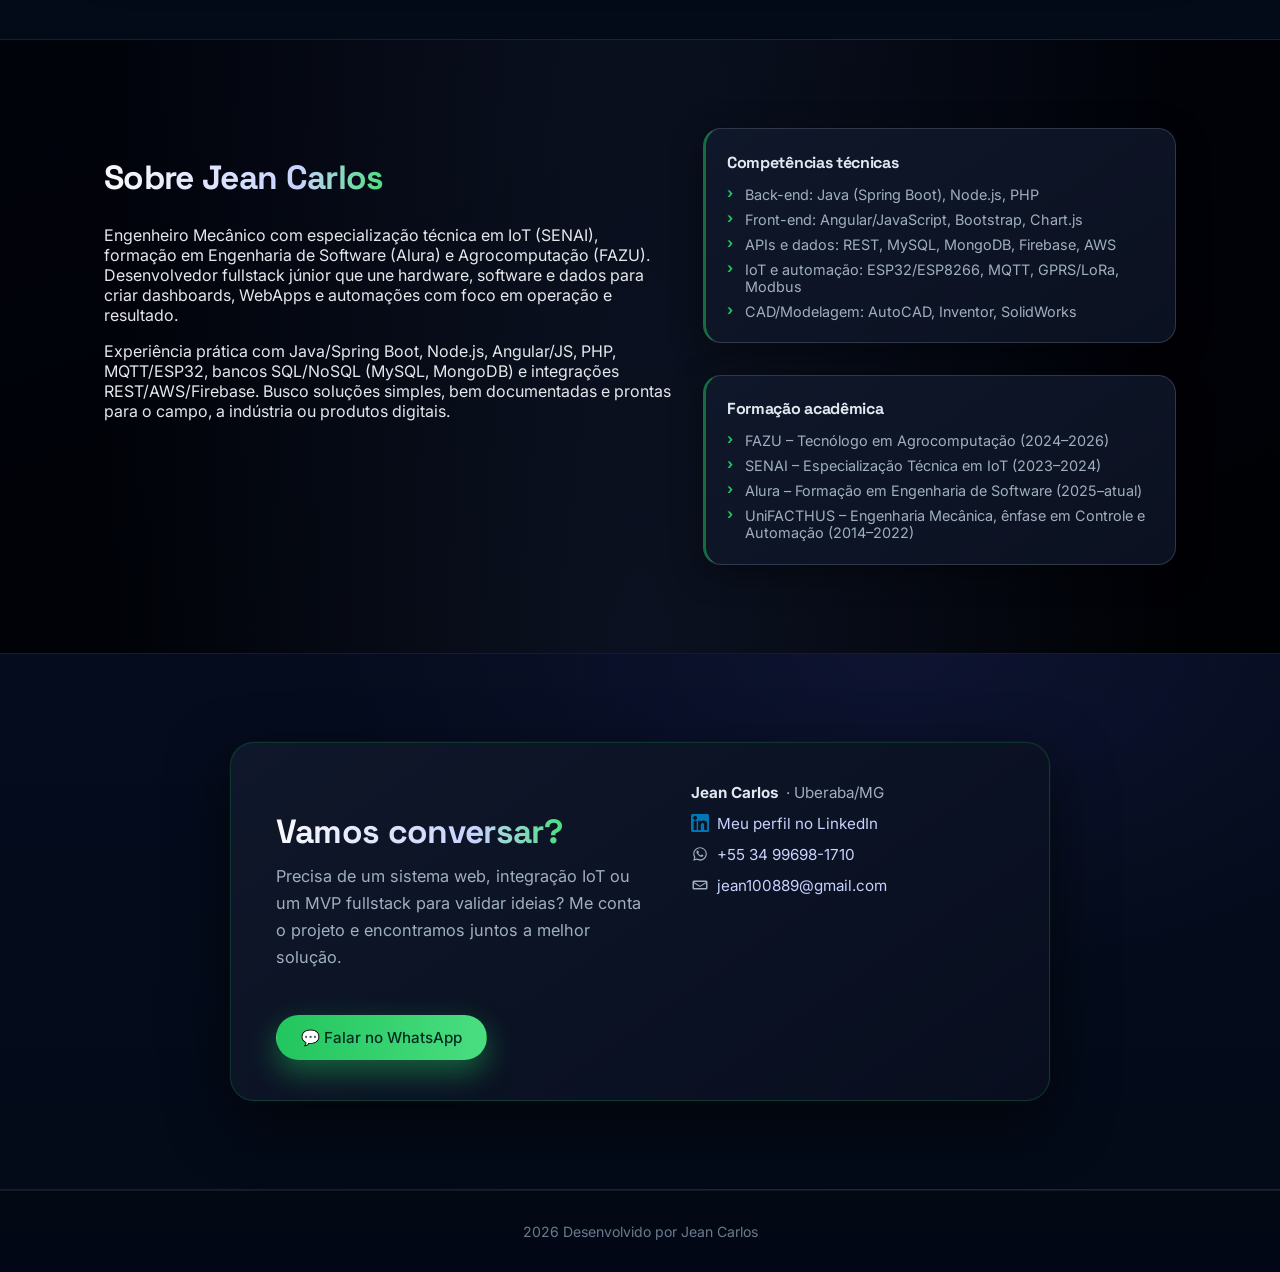
==== commit a1dbe3be: "Melhorias" ====
--- a/index.html
+++ b/index.html
@@ -30,32 +30,72 @@
 </head>
 
 <body>
+  <!-- Overlay do sidebar mobile -->
+  <div class="nav-overlay" id="navOverlay"></div>
+
   <header class="header">
     <div class="container header-content">
-      <div class="logo">
+      <a href="#hero" class="logo" aria-label="Ir para o início">
         <img src="img/Jc Bonato.png" alt="Foto de Jean Carlos" class="logo-photo" />
         <div class="logo-text">
-          <h1>JC Bonato</h1>
-          <p>Catálogo de Serviços | Portifólio</p>
-        </div>
-        <a class="logo-linkedin" href="https://www.linkedin.com/in/jean-carlos-58687bab/" target="_blank"
+          <span class="logo-name">JC Bonato</span>
+          <span class="logo-sub">Dev Fullstack · IoT</span>
+        </div>
+      </a>
+
+      <nav class="nav" id="navMenu" aria-label="Navegação principal">
+        <div class="nav-header-mobile">
+          <span class="nav-title">Menu</span>
+          <button class="nav-close" id="navClose" aria-label="Fechar menu">
+            <svg viewBox="0 0 24 24" fill="none" stroke="currentColor" stroke-width="2" stroke-linecap="round">
+              <path d="M18 6 6 18M6 6l12 12"/>
+            </svg>
+          </button>
+        </div>
+
+        <a class="nav-link" href="#hero" data-section="hero">
+          <svg class="nav-icon" viewBox="0 0 24 24" fill="currentColor"><path d="M12 3 3 10h2v9h5v-5h4v5h5v-9h2z"/></svg>
+          Início
+        </a>
+        <a class="nav-link" href="#services" data-section="services">
+          <svg class="nav-icon" viewBox="0 0 24 24" fill="currentColor"><path d="M4 4h7v7H4V4zm9 0h7v7h-7V4zM4 13h7v7H4v-7zm9 0h7v7h-7v-7z"/></svg>
+          Serviços
+        </a>
+        <a class="nav-link" href="#portfolio" data-section="portfolio">
+          <svg class="nav-icon" viewBox="0 0 24 24" fill="currentColor"><path d="M4 7h16v11H4V7zm3-3h10v2H7V4z"/></svg>
+          Portfólio
+        </a>
+        <a class="nav-link" href="#about" data-section="about">
+          <svg class="nav-icon" viewBox="0 0 24 24" fill="currentColor"><path d="M12 12a4 4 0 1 0 0-8 4 4 0 0 0 0 8zm0 2c-4 0-7 2-7 4v1h14v-1c0-2-3-4-7-4z"/></svg>
+          Sobre
+        </a>
+        <a class="nav-link" href="#contact" data-section="contact">
+          <svg class="nav-icon" viewBox="0 0 24 24" fill="currentColor"><path d="M4 4h16a2 2 0 0 1 2 2v12a2 2 0 0 1-2 2H4a2 2 0 0 1-2-2V6a2 2 0 0 1 2-2zm0 2v.01L12 13l8-5V6H4zm0 12h16V9.5l-7.55 4.72a1 1 0 0 1-1.1 0L4 9.5V18z"/></svg>
+          Contato
+        </a>
+
+        <div class="nav-footer-mobile">
+          <a href="https://wa.me/5534996981710" target="_blank" rel="noopener" class="nav-cta-mobile">
+            💬 Falar no WhatsApp
+          </a>
+          <a href="https://www.linkedin.com/in/jean-carlos-58687bab/" target="_blank" rel="noopener" class="nav-linkedin-mobile">
+            <img src="img/linkedin-icon.png" alt="LinkedIn" />
+            LinkedIn
+          </a>
+        </div>
+      </nav>
+
+      <div class="header-actions">
+        <a class="header-linkedin" href="https://www.linkedin.com/in/jean-carlos-58687bab/" target="_blank"
           aria-label="LinkedIn de Jean Carlos">
           <img src="img/linkedin-icon.png" alt="LinkedIn" />
         </a>
+        <button class="menu-toggle" id="menuToggle" aria-label="Abrir menu de navegação" aria-expanded="false">
+          <span class="hamburger-line"></span>
+          <span class="hamburger-line"></span>
+          <span class="hamburger-line"></span>
+        </button>
       </div>
-
-      <!-- Hamburguer: só em telas maiores (desktop/tablet) -->
-      <button class="menu-toggle" id="menuToggle" aria-label="Abrir menu de navegação">
-        ☰
-      </button>
-
-      <nav class="nav" id="navMenu">
-        <a href="#hero">Início</a>
-        <a href="#services">Serviços</a>
-        <a href="#portfolio">Portfólio</a>
-        <a href="#about">Sobre</a>
-        <a href="#contact">Contato</a>
-      </nav>
     </div>
   </header>
 
@@ -222,7 +262,7 @@
           <article class="card service-card">
             <button class="card-header" type="button" aria-expanded="false">
               <div class="card-heading">
-                <h3>Aplicações Web Fullstack</h3>
+                <h3><span>🖥️</span> Aplicações Web Fullstack</h3>
                 <p class="card-price">R$ 800 a R$ 3.500</p>
               </div>
               <span class="card-toggle" aria-hidden="true">▼</span>
@@ -244,7 +284,7 @@
           <article class="card service-card">
             <button class="card-header" type="button" aria-expanded="false">
               <div class="card-heading">
-                <h3>Sites e Landing Pages Profissionais</h3>
+                <h3><span>🌐</span> Sites e Landing Pages Profissionais</h3>
                 <p class="card-price">R$ 500 a R$ 2.000</p>
               </div>
               <span class="card-toggle" aria-hidden="true">▼</span>
@@ -266,7 +306,7 @@
           <article class="card service-card">
             <button class="card-header" type="button" aria-expanded="false">
               <div class="card-heading">
-                <h3>Dashboards IoT e Dados em Tempo Real</h3>
+                <h3><span>📊</span> Dashboards IoT e Dados em Tempo Real</h3>
                 <p class="card-price">R$ 500 a R$ 2.500</p>
               </div>
               <span class="card-toggle" aria-hidden="true">▼</span>
@@ -288,7 +328,7 @@
           <article class="card service-card">
             <button class="card-header" type="button" aria-expanded="false">
               <div class="card-heading">
-                <h3>Integrações com Hardware (ESP32/IoT)</h3>
+                <h3><span>🔌</span> Integrações com Hardware (ESP32/IoT)</h3>
                 <p class="card-price">R$ 400 a R$ 2.000</p>
               </div>
               <span class="card-toggle" aria-hidden="true">▼</span>
@@ -310,7 +350,7 @@
           <article class="card service-card">
             <button class="card-header" type="button" aria-expanded="false">
               <div class="card-heading">
-                <h3>Automação de Processos e Notificações</h3>
+                <h3><span>⚙️</span> Automação de Processos e Notificações</h3>
                 <p class="card-price">R$ 300 a R$ 1.500</p>
               </div>
               <span class="card-toggle" aria-hidden="true">▼</span>
@@ -332,7 +372,7 @@
           <article class="card service-card">
             <button class="card-header" type="button" aria-expanded="false">
               <div class="card-heading">
-                <h3>Protótipos e POCs para Agro/Indústria</h3>
+                <h3><span>🌱</span> Protótipos e POCs para Agro/Indústria</h3>
                 <p class="card-price">R$ 1.000 a R$ 6.000</p>
               </div>
               <span class="card-toggle" aria-hidden="true">▼</span>
@@ -354,7 +394,7 @@
           <article class="card service-card">
             <button class="card-header" type="button" aria-expanded="false">
               <div class="card-heading">
-                <h3>Consultoria Técnica (IoT + Web)</h3>
+                <h3><span>💡</span> Consultoria Técnica (IoT + Web)</h3>
                 <p class="card-price">R$ 100 a R$ 300 / hora</p>
               </div>
               <span class="card-toggle" aria-hidden="true">▼</span>
@@ -376,7 +416,7 @@
           <article class="card service-card">
             <button class="card-header" type="button" aria-expanded="false">
               <div class="card-heading">
-                <h3>Mentoria Prática para Projetos</h3>
+                <h3><span>🎯</span> Mentoria Prática para Projetos</h3>
                 <p class="card-price">R$ 200 / sessão (1h30)</p>
               </div>
               <span class="card-toggle" aria-hidden="true">▼</span>
@@ -398,7 +438,7 @@
           <article class="card service-card">
             <button class="card-header" type="button" aria-expanded="false">
               <div class="card-heading">
-                <h3>Pacote MVP Rápido (Sistema + Dashboard)</h3>
+                <h3><span>🚀</span> Pacote MVP Rápido (Sistema + Dashboard)</h3>
                 <p class="card-price">R$ 1.500 (exemplo)</p>
               </div>
               <span class="card-toggle" aria-hidden="true">▼</span>
@@ -429,105 +469,163 @@
         </p>
 
         <div class="portfolio-grid">
-          <article class="portfolio-item">
+
+          <!-- Projeto 1 -->
+          <article class="portfolio-item premium-item"
+            data-project="Dashboard IoT para Cunicultura (MQTT)"
+            data-price="R$ 29,90"
+            data-demo="https://cunicultura.onrender.com/"
+            data-desc="Acesso completo à demo do sistema de monitoramento em tempo real via MQTT.">
             <div class="portfolio-info">
-              <h3>
-                <a href="https://cunicultura.onrender.com/" target="_blank" rel="noopener">
-                  Dashboard IoT para Cunicultura (MQTT)
-                </a>
-              </h3>
+              <div class="premium-badge">
+                <svg viewBox="0 0 24 24" fill="currentColor" aria-hidden="true"><path d="M12 1 9.5 8H2l6 4.5-2.3 7L12 15l6.3 4.5-2.3-7L22 8h-7.5z"/></svg>
+                Acesso Premium
+              </div>
+              <h3>Dashboard IoT para Cunicultura (MQTT)</h3>
               <p>
                 Sistema que monitora ambiente de criação de coelhos em tempo real:
                 leitura de sensores via MQTT, tratamento de dados e visualização web responsiva.
               </p>
-              <p class="portfolio-tech">
-                Tecnologias: MQTT, Node.js, WebSockets, Chart.js, HTML, CSS, JavaScript
-              </p>
-              <div class="portfolio-actions">
-                <a class="btn secondary" href="https://cunicultura.onrender.com/" target="_blank" rel="noopener">
-                  Abrir demo
-                </a>
-              </div>
-            </div>
-            <a class="portfolio-thumb" href="https://cunicultura.onrender.com/" target="_blank" rel="noopener">
+              <p class="portfolio-tech">MQTT · Node.js · WebSockets · Chart.js · HTML/CSS/JS</p>
+              <div class="premium-footer">
+                <div class="premium-price-tag">
+                  <span class="price-label">Acesso à demo</span>
+                  <span class="price-value">R$ 29,90</span>
+                </div>
+                <button class="btn unlock-btn" type="button">
+                  <svg viewBox="0 0 24 24" fill="currentColor" aria-hidden="true"><path d="M17 8h-1V6A4 4 0 0 0 8 6v2H7a2 2 0 0 0-2 2v10a2 2 0 0 0 2 2h10a2 2 0 0 0 2-2V10a2 2 0 0 0-2-2zm-5 9a2 2 0 1 1 0-4 2 2 0 0 1 0 4zm3-9H9V6a3 3 0 0 1 6 0v2z"/></svg>
+                  Desbloquear acesso
+                </button>
+              </div>
+            </div>
+            <div class="portfolio-thumb-locked">
               <img src="img/port-1.jpg" alt="Preview do dashboard IoT para Cunicultura" />
-            </a>
-          </article>
-
-          <article class="portfolio-item">
+              <div class="thumb-blur-overlay">
+                <div class="thumb-lock-icon">
+                  <svg viewBox="0 0 24 24" fill="currentColor"><path d="M17 8h-1V6A4 4 0 0 0 8 6v2H7a2 2 0 0 0-2 2v10a2 2 0 0 0 2 2h10a2 2 0 0 0 2-2V10a2 2 0 0 0-2-2zm-5 9a2 2 0 1 1 0-4 2 2 0 0 1 0 4zm3-9H9V6a3 3 0 0 1 6 0v2z"/></svg>
+                </div>
+                <span>Acesso bloqueado</span>
+              </div>
+            </div>
+          </article>
+
+          <!-- Projeto 2 -->
+          <article class="portfolio-item premium-item"
+            data-project="Calculadora de Mecanização Agrícola"
+            data-price="R$ 19,90"
+            data-demo="https://calculos-mecanizacao.onrender.com"
+            data-desc="Acesso completo à ferramenta de cálculos para mecanização agrícola.">
             <div class="portfolio-info">
-              <h3>
-                <a href="https://calculos-mecanizacao.onrender.com" target="_blank" rel="noopener">
-                  Calculadora de Mecanização Agrícola
-                </a>
-              </h3>
+              <div class="premium-badge">
+                <svg viewBox="0 0 24 24" fill="currentColor" aria-hidden="true"><path d="M12 1 9.5 8H2l6 4.5-2.3 7L12 15l6.3 4.5-2.3-7L22 8h-7.5z"/></svg>
+                Acesso Premium
+              </div>
+              <h3>Calculadora de Mecanização Agrícola</h3>
               <p>
                 Ferramenta web para estimar capacidade de campo, consumo de combustível e parâmetros de mecanização,
                 agilizando decisões em aula e em campo.
               </p>
-              <p class="portfolio-tech">
-                Tecnologias: HTML, CSS, JavaScript
-              </p>
-              <div class="portfolio-actions">
-                <a class="btn secondary" href="https://calculos-mecanizacao.onrender.com" target="_blank" rel="noopener">
-                  Abrir demo
-                </a>
-              </div>
-            </div>
-            <a class="portfolio-thumb" href="https://calculos-mecanizacao.onrender.com" target="_blank" rel="noopener">
+              <p class="portfolio-tech">HTML · CSS · JavaScript</p>
+              <div class="premium-footer">
+                <div class="premium-price-tag">
+                  <span class="price-label">Acesso à demo</span>
+                  <span class="price-value">R$ 19,90</span>
+                </div>
+                <button class="btn unlock-btn" type="button">
+                  <svg viewBox="0 0 24 24" fill="currentColor" aria-hidden="true"><path d="M17 8h-1V6A4 4 0 0 0 8 6v2H7a2 2 0 0 0-2 2v10a2 2 0 0 0 2 2h10a2 2 0 0 0 2-2V10a2 2 0 0 0-2-2zm-5 9a2 2 0 1 1 0-4 2 2 0 0 1 0 4zm3-9H9V6a3 3 0 0 1 6 0v2z"/></svg>
+                  Desbloquear acesso
+                </button>
+              </div>
+            </div>
+            <div class="portfolio-thumb-locked">
               <img src="img/port-2.jpg" alt="Preview da Calculadora de Mecanização Agrícola" />
-            </a>
-          </article>
-
-          <article class="portfolio-item">
+              <div class="thumb-blur-overlay">
+                <div class="thumb-lock-icon">
+                  <svg viewBox="0 0 24 24" fill="currentColor"><path d="M17 8h-1V6A4 4 0 0 0 8 6v2H7a2 2 0 0 0-2 2v10a2 2 0 0 0 2 2h10a2 2 0 0 0 2-2V10a2 2 0 0 0-2-2zm-5 9a2 2 0 1 1 0-4 2 2 0 0 1 0 4zm3-9H9V6a3 3 0 0 1 6 0v2z"/></svg>
+                </div>
+                <span>Acesso bloqueado</span>
+              </div>
+            </div>
+          </article>
+
+          <!-- Projeto 3 -->
+          <article class="portfolio-item premium-item"
+            data-project="Sistema de Acompanhamento de Obras"
+            data-price="R$ 24,90"
+            data-demo="https://acompanhamento-obras.onrender.com"
+            data-desc="Acesso completo à plataforma de acompanhamento de obras com registro fotográfico.">
             <div class="portfolio-info">
-              <h3>
-                <a href="https://acompanhamento-obras.onrender.com" target="_blank" rel="noopener">
-                  Sistema de Acompanhamento de Obras
-                </a>
-              </h3>
+              <div class="premium-badge">
+                <svg viewBox="0 0 24 24" fill="currentColor" aria-hidden="true"><path d="M12 1 9.5 8H2l6 4.5-2.3 7L12 15l6.3 4.5-2.3-7L22 8h-7.5z"/></svg>
+                Acesso Premium
+              </div>
+              <h3>Sistema de Acompanhamento de Obras</h3>
               <p>
                 Plataforma web para engenheiros civis acompanharem o avanço das obras com registro fotográfico,
                 status e anotações organizadas por etapa.
               </p>
-              <p class="portfolio-tech">
-                Tecnologias: HTML, CSS, JavaScript
-              </p>
-              <div class="portfolio-actions">
-                <a class="btn secondary" href="https://acompanhamento-obras.onrender.com" target="_blank" rel="noopener">
-                  Abrir demo
-                </a>
-              </div>
-            </div>
-            <a class="portfolio-thumb" href="https://acompanhamento-obras.onrender.com" target="_blank" rel="noopener">
+              <p class="portfolio-tech">HTML · CSS · JavaScript</p>
+              <div class="premium-footer">
+                <div class="premium-price-tag">
+                  <span class="price-label">Acesso à demo</span>
+                  <span class="price-value">R$ 24,90</span>
+                </div>
+                <button class="btn unlock-btn" type="button">
+                  <svg viewBox="0 0 24 24" fill="currentColor" aria-hidden="true"><path d="M17 8h-1V6A4 4 0 0 0 8 6v2H7a2 2 0 0 0-2 2v10a2 2 0 0 0 2 2h10a2 2 0 0 0 2-2V10a2 2 0 0 0-2-2zm-5 9a2 2 0 1 1 0-4 2 2 0 0 1 0 4zm3-9H9V6a3 3 0 0 1 6 0v2z"/></svg>
+                  Desbloquear acesso
+                </button>
+              </div>
+            </div>
+            <div class="portfolio-thumb-locked">
               <img src="img/port-3.jpg" alt="Preview do Sistema de Acompanhamento de Obras" />
-            </a>
-          </article>
-
-          <article class="portfolio-item">
+              <div class="thumb-blur-overlay">
+                <div class="thumb-lock-icon">
+                  <svg viewBox="0 0 24 24" fill="currentColor"><path d="M17 8h-1V6A4 4 0 0 0 8 6v2H7a2 2 0 0 0-2 2v10a2 2 0 0 0 2 2h10a2 2 0 0 0 2-2V10a2 2 0 0 0-2-2zm-5 9a2 2 0 1 1 0-4 2 2 0 0 1 0 4zm3-9H9V6a3 3 0 0 1 6 0v2z"/></svg>
+                </div>
+                <span>Acesso bloqueado</span>
+              </div>
+            </div>
+          </article>
+
+          <!-- Projeto 4 -->
+          <article class="portfolio-item premium-item"
+            data-project="Sistema de Gestão de Produção Interna"
+            data-price="R$ 34,90"
+            data-demo="https://sis-gest-ped-int-gi.onrender.com"
+            data-desc="Acesso completo ao sistema de controle de produção, pedidos e estoque.">
             <div class="portfolio-info">
-              <h3>
-                <a href="https://sis-gest-ped-int-gi.onrender.com" target="_blank" rel="noopener">
-                  Sistema de Gestão de Produção Interna
-                </a>
-              </h3>
+              <div class="premium-badge">
+                <svg viewBox="0 0 24 24" fill="currentColor" aria-hidden="true"><path d="M12 1 9.5 8H2l6 4.5-2.3 7L12 15l6.3 4.5-2.3-7L22 8h-7.5z"/></svg>
+                Acesso Premium
+              </div>
+              <h3>Sistema de Gestão de Produção Interna</h3>
               <p>
                 Solução web para controlar fluxo de produção, pedidos, estoque e comunicação interna,
                 garantindo visibilidade e agilidade para o time.
               </p>
-              <p class="portfolio-tech">
-                Tecnologias: HTML, CSS, JavaScript
-              </p>
-              <div class="portfolio-actions">
-                <a class="btn secondary" href="https://sis-gest-ped-int-gi.onrender.com" target="_blank" rel="noopener">
-                  Abrir demo
-                </a>
-              </div>
-            </div>
-            <a class="portfolio-thumb" href="https://sis-gest-ped-int-gi.onrender.com" target="_blank" rel="noopener">
+              <p class="portfolio-tech">HTML · CSS · JavaScript</p>
+              <div class="premium-footer">
+                <div class="premium-price-tag">
+                  <span class="price-label">Acesso à demo</span>
+                  <span class="price-value">R$ 34,90</span>
+                </div>
+                <button class="btn unlock-btn" type="button">
+                  <svg viewBox="0 0 24 24" fill="currentColor" aria-hidden="true"><path d="M17 8h-1V6A4 4 0 0 0 8 6v2H7a2 2 0 0 0-2 2v10a2 2 0 0 0 2 2h10a2 2 0 0 0 2-2V10a2 2 0 0 0-2-2zm-5 9a2 2 0 1 1 0-4 2 2 0 0 1 0 4zm3-9H9V6a3 3 0 0 1 6 0v2z"/></svg>
+                  Desbloquear acesso
+                </button>
+              </div>
+            </div>
+            <div class="portfolio-thumb-locked">
               <img src="img/port-4.jpg" alt="Preview do Sistema de Gestão de Produção Interna" />
-            </a>
-          </article>
+              <div class="thumb-blur-overlay">
+                <div class="thumb-lock-icon">
+                  <svg viewBox="0 0 24 24" fill="currentColor"><path d="M17 8h-1V6A4 4 0 0 0 8 6v2H7a2 2 0 0 0-2 2v10a2 2 0 0 0 2-2V10a2 2 0 0 0-2-2zm-5 9a2 2 0 1 1 0-4 2 2 0 0 1 0 4zm3-9H9V6a3 3 0 0 1 6 0v2z"/></svg>
+                </div>
+                <span>Acesso bloqueado</span>
+              </div>
+            </div>
+          </article>
+
         </div>
       </div>
     </section>
@@ -577,20 +675,19 @@
       <div class="container contact-grid">
         <div class="contact-card">
           <div class="contact-text">
-            <h2 class="section-title">Contato</h2>
+            <h2 class="section-title">Vamos conversar?</h2>
             <p class="section-subtitle">
               Precisa de um sistema web, integração IoT ou um MVP fullstack para validar ideias?
-              Vamos conversar e encontrar a melhor solução para sua operação.
+              Me conta o projeto e encontramos juntos a melhor solução.
             </p>
             <a class="btn primary contact-cta" href="https://wa.me/5534996981710" target="_blank" rel="noopener">
-              Falar no WhatsApp
+              💬 Falar no WhatsApp
             </a>
           </div>
 
           <div class="contact-details">
             <ul class="contact-list">
-              <li><strong>Nome:</strong> Jean Carlos</li>
-              <li><strong>Cidade:</strong> Uberaba/MG</li>
+              <li><strong style="color:#e2e8f0">Jean Carlos</strong> · Uberaba/MG</li>
 
               <!-- LinkedIn -->
               <li>
@@ -619,7 +716,7 @@
               <li>
                 <span class="contact-icon">
                   <svg viewBox="0 0 24 24" aria-hidden="true">
-                    <path
+                    <path fill="currentColor"
                       d="M4 6h16a2 2 0 0 1 2 2v8a2 2 0 0 1-2 2H4a2 2 0 0 1-2-2V8a2 2 0 0 1 2-2zm0 2v.01L12 13l8-5V8H4zm0 8h16V9.5l-7.55 4.72a1 1 0 0 1-1.1 0L4 9.5V16z" />
                   </svg>
                 </span>
@@ -695,6 +792,94 @@
     </a>
   </nav>
 
+  <!-- Modal de Desbloqueio -->
+  <div class="unlock-modal" id="unlockModal" role="dialog" aria-modal="true" aria-labelledby="modalTitle">
+    <div class="unlock-modal-content">
+
+      <button class="modal-close-btn" id="modalClose" aria-label="Fechar">
+        <svg viewBox="0 0 24 24" fill="none" stroke="currentColor" stroke-width="2.2" stroke-linecap="round">
+          <path d="M18 6 6 18M6 6l12 12"/>
+        </svg>
+      </button>
+
+      <div class="modal-header">
+        <div class="modal-lock-anim" id="modalLockAnim">
+          <svg viewBox="0 0 24 24" fill="currentColor"><path d="M17 8h-1V6A4 4 0 0 0 8 6v2H7a2 2 0 0 0-2 2v10a2 2 0 0 0 2 2h10a2 2 0 0 0 2-2V10a2 2 0 0 0-2-2zm-5 9a2 2 0 1 1 0-4 2 2 0 0 1 0 4zm3-9H9V6a3 3 0 0 1 6 0v2z"/></svg>
+        </div>
+        <h3 id="modalTitle">Desbloquear acesso</h3>
+        <p class="modal-project-name" id="modalProjectName">Nome do Projeto</p>
+        <div class="modal-price-display" id="modalPriceDisplay">R$ 29,90</div>
+      </div>
+
+      <div class="modal-steps">
+
+        <!-- Passo 1: Escolher pagamento -->
+        <div class="modal-step">
+          <div class="step-number">1</div>
+          <div class="step-content">
+            <p class="step-title">Faça o pagamento</p>
+            <div class="payment-tabs">
+              <button class="pay-tab active" id="tabPix" data-tab="pix">💰 PIX</button>
+              <button class="pay-tab" id="tabCard" data-tab="card">💳 Cartão</button>
+            </div>
+
+            <!-- PIX -->
+            <div class="pay-panel" id="panelPix">
+              <p class="pay-info">Transfira o valor via PIX para a chave abaixo:</p>
+              <div class="pix-key-box">
+                <div class="pix-key-row">
+                  <span class="pix-key-label">Chave PIX (telefone)</span>
+                  <div class="pix-key-value">
+                    <code id="pixKeyText">+55 34 99698-1710</code>
+                    <button class="copy-pix-btn" id="copyPixBtn" aria-label="Copiar chave PIX">
+                      <svg viewBox="0 0 24 24" fill="none" stroke="currentColor" stroke-width="2" stroke-linecap="round" stroke-linejoin="round"><rect x="9" y="9" width="13" height="13" rx="2"/><path d="M5 15H4a2 2 0 0 1-2-2V4a2 2 0 0 1 2-2h9a2 2 0 0 1 2 2v1"/></svg>
+                      Copiar
+                    </button>
+                  </div>
+                </div>
+                <div class="pix-info-row">
+                  <span>Titular:</span> <strong>Jean Carlos Bonato</strong>
+                </div>
+                <div class="pix-info-row">
+                  <span>Valor:</span> <strong id="pixAmount">R$ 29,90</strong>
+                </div>
+              </div>
+            </div>
+
+            <!-- Cartão (link externo) -->
+            <div class="pay-panel hidden" id="panelCard">
+              <p class="pay-info">Pague com cartão de crédito ou débito de forma segura:</p>
+              <a class="btn primary card-pay-btn" id="cardPayLink"
+                href="https://wa.me/5534996981710?text=Ol%C3%A1%20Jean%2C%20quero%20pagar%20com%20cart%C3%A3o!"
+                target="_blank" rel="noopener">
+                💳 Solicitar link de pagamento
+              </a>
+              <p class="pay-note">Vou te enviar um link de pagamento seguro pelo WhatsApp em instantes.</p>
+            </div>
+          </div>
+        </div>
+
+        <!-- Passo 2: Enviar comprovante -->
+        <div class="modal-step">
+          <div class="step-number">2</div>
+          <div class="step-content">
+            <p class="step-title">Envie o comprovante</p>
+            <p class="step-desc">Após o pagamento, envie o print/comprovante no WhatsApp. Você receberá o link da demo em minutos.</p>
+            <a class="btn whatsapp-confirm-btn" id="modalWhatsappBtn" href="#" target="_blank" rel="noopener">
+              <svg viewBox="0 0 32 32" aria-hidden="true" fill="currentColor"><path d="M16.04 4c-6.65 0-12.05 5.35-12.05 11.95 0 2.11.55 4.17 1.6 5.99L4 28l6.28-1.65a12.1 12.1 0 0 0 5.76 1.45h.01c6.65 0 12.05-5.35 12.05-11.95C28.1 9.35 22.7 4 16.04 4Zm-.02 21.52c-1.8 0-3.56-.48-5.1-1.4l-.36-.21-3.74.98 1-3.64-.24-.37a9.95 9.95 0 0 1-1.52-5.32c0-5.5 4.49-9.97 10-9.97 2.67 0 5.18 1.03 7.07 2.9a9.86 9.86 0 0 1 2.93 7.06c0 5.5-4.49 9.97-10 9.97Zm5.62-7.46c-.31-.15-1.84-.91-2.13-1.01-.29-.11-.5-.16-.71.15-.21.31-.82 1.01-1 1.22-.18.2-.37.23-.68.08-.31-.15-1.32-.48-2.5-1.53-.92-.82-1.54-1.83-1.72-2.14-.18-.31-.02-.48.13-.63.14-.14.31-.37.47-.56.16-.18.21-.31.31-.52.1-.2.05-.38-.03-.53-.08-.15-.71-1.7-.97-2.33-.26-.63-.52-.54-.71-.55l-.61-.01c-.2 0-.52.08-.8.38-.27.31-1.05 1.03-1.05 2.52s1.08 2.92 1.23 3.12c.15.21 2.11 3.23 5.1 4.52.71.31 1.26.5 1.69.64.71.23 1.36.2 1.87.12.57-.08 1.84-.75 2.1-1.47.26-.72.26-1.34.18-1.47-.08-.13-.29-.21-.61-.36Z"/></svg>
+              Enviar comprovante no WhatsApp
+            </a>
+          </div>
+        </div>
+
+      </div>
+
+      <p class="modal-footer-note">🔒 Pagamento manual · Acesso enviado em até 30 min · Garantia de satisfação</p>
+
+    </div>
+  </div>
+  <!-- /Modal de Desbloqueio -->
+
   <script src="script.js"></script>
 </body>
 
--- a/style.css
+++ b/style.css
@@ -30,7 +30,11 @@
 
 body {
   font-family: var(--font-main);
-  background: radial-gradient(circle at top, #1f2937 0, #020617 45%, #000 100%);
+  background:
+    radial-gradient(ellipse at 10% 0%, rgba(99, 102, 241, 0.18) 0%, transparent 40%),
+    radial-gradient(ellipse at 90% 10%, rgba(34, 197, 94, 0.12) 0%, transparent 35%),
+    radial-gradient(ellipse at 50% 100%, rgba(15, 23, 42, 0.8) 0%, transparent 60%),
+    linear-gradient(160deg, #060a1a 0%, #020617 50%, #000 100%);
   color: var(--text-main);
   -webkit-font-smoothing: antialiased;
 }
@@ -61,140 +65,229 @@
   padding: 0 1.5rem;
 }
 
+/* Overlay sidebar mobile */
+
+.nav-overlay {
+  display: none;
+  position: fixed;
+  inset: 0;
+  background: rgba(0, 0, 0, 0.65);
+  backdrop-filter: blur(4px);
+  z-index: 90;
+  opacity: 0;
+  transition: opacity 0.3s ease;
+}
+
+.nav-overlay.active {
+  display: block;
+  opacity: 1;
+}
+
 /* Header */
 
 .header {
   position: sticky;
   top: 0;
-  z-index: 20;
-  backdrop-filter: blur(18px);
-  background: linear-gradient(to bottom, rgba(2, 6, 23, 0.95), rgba(2, 6, 23, 0.75), transparent);
-  border-bottom: 1px solid rgba(148, 163, 184, 0.25);
+  z-index: 95;
+  backdrop-filter: blur(20px);
+  -webkit-backdrop-filter: blur(20px);
+  background: rgba(4, 8, 20, 0.88);
+  border-bottom: 1px solid rgba(148, 163, 184, 0.15);
+  box-shadow: 0 4px 24px rgba(0, 0, 0, 0.4);
 }
 
 .header-content {
   display: flex;
   align-items: center;
   justify-content: space-between;
-  padding: 0.9rem 0;
+  padding: 0.85rem 0;
   gap: 1rem;
-  position: relative;
-}
+}
+
+/* Logo */
 
 .logo {
   display: flex;
   align-items: center;
-  gap: 0.9rem;
-  margin-left: 0.4rem;
-  position: static;
+  gap: 0.75rem;
+  text-decoration: none;
+  flex-shrink: 0;
 }
 
 .logo-photo {
-  width: 50px;
-  height: 50px;
+  width: 44px;
+  height: 44px;
   border-radius: var(--radius-full);
   object-fit: cover;
-  border: none;
-  box-shadow: none;
-}
-
-.logo-text h1 {
-  font-size: 1.1rem;
-  margin: 0;
-}
-
-.logo-text p {
-  margin: 0;
-  font-size: 0.8rem;
-  color: var(--text-muted);
-}
-
-.logo-linkedin {
-  position: absolute;
-  top: 50%;
-  right: 0.4rem;
-  transform: translateY(-50%);
-  width: 70px;
-  height: 70px;
-  border-radius: 14px;
-  border: none;
-  background: transparent;
+  border: 2px solid rgba(34, 197, 94, 0.5);
+  box-shadow: 0 0 0 3px rgba(34, 197, 94, 0.1);
+  transition: border-color var(--transition), box-shadow var(--transition);
+}
+
+.logo:hover .logo-photo {
+  border-color: rgba(34, 197, 94, 0.85);
+  box-shadow: 0 0 0 3px rgba(34, 197, 94, 0.2);
+}
+
+.logo-text {
+  display: flex;
+  flex-direction: column;
+  gap: 0.1rem;
+}
+
+.logo-name {
+  font-family: var(--font-heading);
+  font-size: 1.05rem;
+  font-weight: 700;
+  color: #f1f5f9;
+  line-height: 1;
+}
+
+.logo-sub {
+  font-size: 0.72rem;
+  color: #4ade80;
+  font-weight: 500;
+  letter-spacing: 0.03em;
+}
+
+/* Desktop nav */
+
+.nav {
+  display: flex;
+  align-items: center;
+  gap: 0.3rem;
+}
+
+.nav-link {
   display: inline-flex;
   align-items: center;
+  gap: 0;
+  color: #94a3b8;
+  font-size: 0.9rem;
+  font-weight: 500;
+  padding: 0.45rem 0.85rem;
+  border-radius: 10px;
+  transition: color var(--transition), background var(--transition);
+  position: relative;
+  text-decoration: none;
+}
+
+.nav-icon {
+  display: none;
+}
+
+.nav-link:hover {
+  color: #f1f5f9;
+  background: rgba(255, 255, 255, 0.06);
+}
+
+.nav-link.active {
+  color: #4ade80;
+  background: rgba(34, 197, 94, 0.1);
+}
+
+/* Header actions (linkedin + hamburger) */
+
+.header-actions {
+  display: flex;
+  align-items: center;
+  gap: 0.6rem;
+  flex-shrink: 0;
+}
+
+.header-linkedin {
+  display: inline-flex;
+  align-items: center;
   justify-content: center;
-  box-shadow: none;
-  transition: transform var(--transition), opacity var(--transition);
-}
-
-.logo-linkedin img {
-  width: 32px;
-  height: 32px;
+  width: 38px;
+  height: 38px;
+  border-radius: 10px;
+  border: 1px solid rgba(148, 163, 184, 0.25);
+  background: rgba(15, 23, 42, 0.8);
+  transition: border-color var(--transition), background var(--transition), transform var(--transition);
+}
+
+.header-linkedin img {
+  width: 20px;
+  height: 20px;
   object-fit: contain;
 }
 
-.logo-linkedin:hover {
-  transform: translateY(-52%) scale(1.04);
-  opacity: 0.9;
-}
-
-.nav {
-  display: flex;
-  align-items: center;
-  gap: 1.5rem;
-  font-size: 0.95rem;
-}
-
-.nav a {
-  color: var(--text-muted);
-  position: relative;
-  padding-bottom: 0.2rem;
-  transition: var(--transition);
-}
-
-.nav a::after {
-  content: "";
-  position: absolute;
-  left: 0;
-  bottom: -0.1rem;
-  width: 0%;
+.header-linkedin:hover {
+  border-color: rgba(34, 197, 94, 0.5);
+  background: rgba(34, 197, 94, 0.1);
+  transform: translateY(-1px);
+}
+
+/* Hamburger button */
+
+.menu-toggle {
+  display: none;
+  flex-direction: column;
+  justify-content: center;
+  align-items: center;
+  gap: 5px;
+  width: 42px;
+  height: 42px;
+  border: 1px solid rgba(148, 163, 184, 0.25);
+  background: rgba(15, 23, 42, 0.8);
+  border-radius: 10px;
+  cursor: pointer;
+  padding: 0;
+  transition: border-color var(--transition), background var(--transition);
+}
+
+.menu-toggle:hover {
+  border-color: rgba(34, 197, 94, 0.5);
+  background: rgba(34, 197, 94, 0.08);
+}
+
+.hamburger-line {
+  display: block;
+  width: 20px;
   height: 2px;
-  background: var(--primary);
-  border-radius: 999px;
-  transition: var(--transition);
-}
-
-.nav a:hover {
-  color: #f9fafb;
-}
-
-.nav a:hover::after {
-  width: 100%;
-}
-
-/* Botão menu (desktop/tablet) */
-
-.menu-toggle {
-  display: inline-flex;
-  align-items: center;
-  justify-content: center;
-  border: 1px solid var(--border-soft);
-  background: rgba(15, 23, 42, 0.9);
-  color: var(--text-main);
-  border-radius: 999px;
-  padding: 0.4rem 0.7rem;
-  font-size: 1rem;
-  cursor: pointer;
+  background: #e2e8f0;
+  border-radius: 2px;
+  transition: transform 0.3s ease, opacity 0.3s ease, width 0.3s ease;
+  transform-origin: center;
+}
+
+.menu-toggle.open .hamburger-line:nth-child(1) {
+  transform: translateY(7px) rotate(45deg);
+}
+
+.menu-toggle.open .hamburger-line:nth-child(2) {
+  opacity: 0;
+  transform: scaleX(0);
+}
+
+.menu-toggle.open .hamburger-line:nth-child(3) {
+  transform: translateY(-7px) rotate(-45deg);
+}
+
+/* Nav mobile parts (hidden on desktop) */
+
+.nav-header-mobile,
+.nav-footer-mobile {
+  display: none;
+}
+
+/* Nav close button */
+
+.nav-close {
+  display: none;
 }
 
 /* Hero */
 
 .hero {
-  padding: 4rem 0 3.5rem;
+  padding: 5.5rem 0 5rem;
   background:
-    radial-gradient(circle at 20% 20%, rgba(99, 102, 241, 0.12), transparent 32%),
-    radial-gradient(circle at 80% 0%, rgba(34, 197, 94, 0.14), transparent 30%),
-    linear-gradient(180deg, rgba(10, 12, 26, 0.9), rgba(5, 8, 22, 0.95));
-  border-bottom: 1px solid rgba(148, 163, 184, 0.18);
+    radial-gradient(circle at 15% 25%, rgba(99, 102, 241, 0.18), transparent 38%),
+    radial-gradient(circle at 85% 5%, rgba(34, 197, 94, 0.2), transparent 35%),
+    radial-gradient(circle at 50% 80%, rgba(15, 23, 42, 0.5), transparent 50%),
+    linear-gradient(180deg, rgba(8, 10, 22, 0.95), rgba(2, 6, 23, 0.98));
+  border-bottom: 1px solid rgba(148, 163, 184, 0.15);
 }
 
 .reveal {
@@ -217,28 +310,33 @@
 
 .hero-tag {
   display: inline-flex;
-  padding: 0.25rem 0.7rem;
+  padding: 0.3rem 0.9rem;
   border-radius: 999px;
-  background: rgba(15, 23, 42, 0.85);
-  border: 1px solid rgba(148, 163, 184, 0.5);
-  font-size: 0.75rem;
-  color: #a5b4fc;
-  margin-bottom: 0.6rem;
+  background: rgba(34, 197, 94, 0.08);
+  border: 1px solid rgba(34, 197, 94, 0.4);
+  font-size: 0.78rem;
+  font-weight: 600;
+  color: #4ade80;
+  margin-bottom: 1rem;
+  letter-spacing: 0.04em;
+  text-transform: uppercase;
 }
 
 .hero-text h2 {
-  font-size: 2.1rem;
-  line-height: 1.2;
-  margin-bottom: 1rem;
-  background: linear-gradient(90deg, #e5e7eb 0%, #a5b4fc 60%, #22c55e 100%);
+  font-size: 2.7rem;
+  line-height: 1.15;
+  margin-bottom: 1.2rem;
+  background: linear-gradient(105deg, #f9fafb 0%, #c7d2fe 45%, #4ade80 100%);
   -webkit-background-clip: text;
   -webkit-text-fill-color: transparent;
+  background-clip: text;
 }
 
 .hero-text p {
-  color: var(--text-muted);
-  line-height: 1.6;
+  color: #b0b8c8;
+  line-height: 1.7;
   max-width: 40rem;
+  font-size: 1.02rem;
 }
 
 /* Ticker de tecnologias */
@@ -383,15 +481,17 @@
 }
 
 .hero-info-strip {
-  margin-top: 1.5rem;
+  margin-top: 2rem;
   display: grid;
   grid-template-columns: repeat(auto-fit, minmax(260px, 1fr));
   gap: 0.9rem 1.2rem;
-  padding: 1rem 1.25rem;
+  padding: 1.1rem 1.4rem;
   border-radius: 18px;
-  background: rgba(15, 23, 42, 0.9);
-  border: 1px solid rgba(148, 163, 184, 0.4);
+  background: rgba(15, 23, 42, 0.75);
+  border: 1px solid rgba(34, 197, 94, 0.25);
+  border-left: 3px solid rgba(34, 197, 94, 0.6);
   max-width: 840px;
+  box-shadow: 0 4px 24px rgba(0,0,0,0.3);
 }
 
 .strip-label {
@@ -532,24 +632,33 @@
 /* Seções Gerais */
 
 .section {
-  padding: 3.5rem 0;
+  padding: 5.5rem 0;
 }
 
 .section-alt {
-  background: radial-gradient(circle at top, #020617 0, #020617 40%, #000 100%);
-  border-top: 1px solid rgba(15, 23, 42, 0.95);
-  border-bottom: 1px solid rgba(15, 23, 42, 0.95);
+  background:
+    radial-gradient(ellipse at 70% 0%, rgba(99, 102, 241, 0.09) 0%, transparent 45%),
+    linear-gradient(180deg, #050c1e 0%, #030a18 100%);
+  border-top: 1px solid rgba(148, 163, 184, 0.12);
+  border-bottom: 1px solid rgba(148, 163, 184, 0.12);
 }
 
 .section-title {
-  font-size: 1.7rem;
-  margin-bottom: 0.4rem;
+  font-size: 2.1rem;
+  margin-bottom: 0.6rem;
+  background: linear-gradient(90deg, #f9fafb 0%, #c7d2fe 70%, #4ade80 100%);
+  -webkit-background-clip: text;
+  -webkit-text-fill-color: transparent;
+  background-clip: text;
+  display: inline-block;
 }
 
 .section-subtitle {
-  margin: 0 0 2.2rem;
-  color: var(--text-muted);
-  max-width: 36rem;
+  margin: 0 0 2.8rem;
+  color: #9fafc0;
+  max-width: 40rem;
+  font-size: 1.02rem;
+  line-height: 1.65;
 }
 
 /* Cards Serviços */
@@ -561,25 +670,33 @@
 }
 
 .card {
-  background: var(--bg-card);
+  background: linear-gradient(145deg, #0f172a, #0b1120);
   border-radius: var(--radius-lg);
-  border: 1px solid var(--border-soft);
+  border: 1px solid rgba(148, 163, 184, 0.28);
   padding: 1.4rem 1.3rem;
-  box-shadow: 0 8px 30px rgba(15, 23, 42, 0.75);
+  box-shadow: 0 8px 40px rgba(0, 0, 0, 0.5);
   display: flex;
   flex-direction: column;
   gap: 0.6rem;
   position: relative;
   overflow: hidden;
+  transition: border-color var(--transition), box-shadow var(--transition), transform var(--transition);
 }
 
 .card::before {
   content: "";
   position: absolute;
   inset: 0;
-  background: radial-gradient(circle at top left, rgba(34, 197, 94, 0.12), transparent 55%);
+  background: radial-gradient(circle at top left, rgba(34, 197, 94, 0.15), transparent 55%);
   opacity: 0;
   transition: opacity var(--transition);
+  pointer-events: none;
+}
+
+.card:hover {
+  border-color: rgba(34, 197, 94, 0.35);
+  box-shadow: 0 12px 50px rgba(0, 0, 0, 0.65), 0 0 0 1px rgba(34, 197, 94, 0.1);
+  transform: translateY(-2px);
 }
 
 .card:hover::before {
@@ -623,6 +740,9 @@
 .card-heading h3 {
   margin: 0;
   font-size: 1.05rem;
+  display: flex;
+  align-items: center;
+  gap: 0.5rem;
 }
 
 .card-heading {
@@ -656,7 +776,17 @@
 }
 
 .card-price {
-  display: none;
+  display: inline-flex;
+  align-items: center;
+  font-size: 0.8rem;
+  font-weight: 600;
+  color: #4ade80;
+  background: rgba(34, 197, 94, 0.1);
+  border: 1px solid rgba(34, 197, 94, 0.25);
+  border-radius: 999px;
+  padding: 0.2rem 0.65rem;
+  margin-top: 0.3rem;
+  width: fit-content;
 }
 
 .card-list {
@@ -698,13 +828,15 @@
 }
 
 .card-tag {
-  font-size: 0.85rem;
-  color: #9ca3af;
-  background: rgba(15, 23, 42, 0.95);
-  border-radius: 999px;
-  padding: 0.4rem 0.75rem;
+  font-size: 0.82rem;
+  font-style: italic;
+  color: #86efac;
+  background: rgba(34, 197, 94, 0.07);
+  border-radius: 10px;
+  padding: 0.45rem 0.85rem;
   align-self: flex-start;
-  border: 1px solid rgba(148, 163, 184, 0.2);
+  border: 1px solid rgba(34, 197, 94, 0.18);
+  line-height: 1.4;
 }
 
 .card-actions {
@@ -722,13 +854,20 @@
 .portfolio-item {
   display: grid;
   grid-template-columns: minmax(0, 1.6fr) minmax(0, 1fr);
-  gap: 1.1rem;
-  background: var(--bg-card);
+  gap: 1.4rem;
+  background: linear-gradient(145deg, #0f172a, #0b1120);
   border-radius: var(--radius-lg);
-  border: 1px solid rgba(148, 163, 184, 0.4);
-  box-shadow: 0 12px 30px rgba(15, 23, 42, 0.9);
-  padding: 1.2rem 1.2rem;
+  border: 1px solid rgba(148, 163, 184, 0.25);
+  box-shadow: 0 12px 40px rgba(0, 0, 0, 0.55);
+  padding: 1.5rem;
   align-items: stretch;
+  transition: border-color var(--transition), transform var(--transition), box-shadow var(--transition);
+}
+
+.portfolio-item:hover {
+  border-color: rgba(34, 197, 94, 0.35);
+  transform: translateY(-3px);
+  box-shadow: 0 18px 50px rgba(0, 0, 0, 0.65);
 }
 
 .portfolio-image {
@@ -802,8 +941,9 @@
 }
 
 .portfolio-info h3 {
-  margin: 0 0 0.4rem;
-  font-size: 1.05rem;
+  margin: 0 0 0.6rem;
+  font-size: 1.1rem;
+  line-height: 1.3;
 }
 
 .portfolio-info p {
@@ -812,9 +952,19 @@
   color: var(--text-muted);
 }
 
+.portfolio-info h3 a {
+  color: #e2e8f0;
+  transition: color var(--transition);
+}
+
+.portfolio-info h3 a:hover {
+  color: #4ade80;
+}
+
 .portfolio-tech {
   font-size: 0.8rem;
   color: #a5b4fc;
+  font-weight: 500;
 }
 
 .portfolio-actions {
@@ -866,43 +1016,566 @@
   opacity: 1;
 }
 
+/* Portfolio Premium */
+
+.premium-item {
+  grid-template-columns: minmax(0, 1.5fr) minmax(0, 1fr);
+}
+
+.premium-badge {
+  display: inline-flex;
+  align-items: center;
+  gap: 0.4rem;
+  font-size: 0.75rem;
+  font-weight: 700;
+  color: #fbbf24;
+  background: rgba(251, 191, 36, 0.1);
+  border: 1px solid rgba(251, 191, 36, 0.3);
+  border-radius: 999px;
+  padding: 0.25rem 0.7rem;
+  margin-bottom: 0.7rem;
+  letter-spacing: 0.03em;
+  text-transform: uppercase;
+}
+
+.premium-badge svg {
+  width: 13px;
+  height: 13px;
+  fill: #fbbf24;
+  flex-shrink: 0;
+}
+
+.portfolio-info h3 {
+  margin: 0 0 0.6rem;
+  font-size: 1.1rem;
+  line-height: 1.3;
+  color: #e2e8f0;
+}
+
+.premium-footer {
+  display: flex;
+  align-items: center;
+  justify-content: space-between;
+  gap: 0.8rem;
+  margin-top: 1rem;
+  flex-wrap: wrap;
+}
+
+.premium-price-tag {
+  display: flex;
+  flex-direction: column;
+  gap: 0.1rem;
+}
+
+.price-label {
+  font-size: 0.7rem;
+  text-transform: uppercase;
+  letter-spacing: 0.06em;
+  color: #64748b;
+  font-weight: 600;
+}
+
+.price-value {
+  font-size: 1.3rem;
+  font-weight: 700;
+  font-family: var(--font-heading);
+  color: #4ade80;
+  line-height: 1;
+}
+
+.unlock-btn {
+  display: inline-flex;
+  align-items: center;
+  gap: 0.5rem;
+  background: linear-gradient(135deg, #22c55e, #16a34a);
+  color: #022c22;
+  font-weight: 700;
+  font-size: 0.88rem;
+  padding: 0.65rem 1.1rem;
+  border-radius: 12px;
+  border: none;
+  cursor: pointer;
+  box-shadow: 0 6px 20px rgba(34, 197, 94, 0.35);
+  transition: transform var(--transition), box-shadow var(--transition), filter var(--transition);
+  white-space: nowrap;
+}
+
+.unlock-btn svg {
+  width: 16px;
+  height: 16px;
+  fill: currentColor;
+  flex-shrink: 0;
+}
+
+.unlock-btn:hover {
+  transform: translateY(-2px);
+  box-shadow: 0 10px 28px rgba(34, 197, 94, 0.5);
+  filter: brightness(1.05);
+}
+
+/* Thumbnail bloqueada */
+
+.portfolio-thumb-locked {
+  position: relative;
+  border-radius: 14px;
+  overflow: hidden;
+  border: 1px solid rgba(148, 163, 184, 0.2);
+  background: #0b1120;
+  min-height: 200px;
+  width: 100%;
+}
+
+.portfolio-thumb-locked img {
+  width: 100%;
+  height: 100%;
+  object-fit: cover;
+  display: block;
+  filter: blur(5px) saturate(0.4) brightness(0.6);
+  transform: scale(1.05);
+  transition: filter 0.4s ease, transform 0.4s ease;
+}
+
+.portfolio-item:hover .portfolio-thumb-locked img {
+  filter: blur(7px) saturate(0.3) brightness(0.5);
+}
+
+.thumb-blur-overlay {
+  position: absolute;
+  inset: 0;
+  display: flex;
+  flex-direction: column;
+  align-items: center;
+  justify-content: center;
+  gap: 0.5rem;
+  background: rgba(5, 8, 22, 0.45);
+}
+
+.thumb-lock-icon {
+  width: 44px;
+  height: 44px;
+  border-radius: 50%;
+  background: rgba(251, 191, 36, 0.15);
+  border: 2px solid rgba(251, 191, 36, 0.4);
+  display: flex;
+  align-items: center;
+  justify-content: center;
+  color: #fbbf24;
+}
+
+.thumb-lock-icon svg {
+  width: 22px;
+  height: 22px;
+  fill: currentColor;
+}
+
+.thumb-blur-overlay span {
+  font-size: 0.78rem;
+  font-weight: 600;
+  color: rgba(255, 255, 255, 0.7);
+  letter-spacing: 0.05em;
+  text-transform: uppercase;
+}
+
+/* Modal de Desbloqueio */
+
+.unlock-modal {
+  display: none;
+  position: fixed;
+  inset: 0;
+  z-index: 200;
+  align-items: center;
+  justify-content: center;
+  padding: 1rem;
+  background: rgba(0, 0, 0, 0.75);
+  backdrop-filter: blur(8px);
+  -webkit-backdrop-filter: blur(8px);
+}
+
+.unlock-modal.open {
+  display: flex;
+}
+
+.unlock-modal-content {
+  position: relative;
+  background: linear-gradient(145deg, #0d1528, #080e1e);
+  border: 1px solid rgba(34, 197, 94, 0.25);
+  border-radius: 24px;
+  padding: 2rem 2rem 1.5rem;
+  width: 100%;
+  max-width: 480px;
+  max-height: 90dvh;
+  overflow-y: auto;
+  box-shadow: 0 30px 80px rgba(0, 0, 0, 0.8), 0 0 0 1px rgba(34, 197, 94, 0.08);
+  animation: modalIn 0.3s cubic-bezier(0.34, 1.56, 0.64, 1);
+}
+
+@keyframes modalIn {
+  from { transform: scale(0.88) translateY(20px); opacity: 0; }
+  to   { transform: scale(1) translateY(0); opacity: 1; }
+}
+
+.modal-close-btn {
+  position: absolute;
+  top: 1rem;
+  right: 1rem;
+  width: 34px;
+  height: 34px;
+  border-radius: 8px;
+  border: 1px solid rgba(148, 163, 184, 0.2);
+  background: rgba(255, 255, 255, 0.05);
+  color: #94a3b8;
+  cursor: pointer;
+  display: flex;
+  align-items: center;
+  justify-content: center;
+  transition: background var(--transition), color var(--transition);
+}
+
+.modal-close-btn svg {
+  width: 16px;
+  height: 16px;
+}
+
+.modal-close-btn:hover {
+  background: rgba(239, 68, 68, 0.15);
+  color: #f87171;
+  border-color: rgba(239, 68, 68, 0.3);
+}
+
+.modal-header {
+  text-align: center;
+  margin-bottom: 1.8rem;
+  padding-bottom: 1.4rem;
+  border-bottom: 1px solid rgba(148, 163, 184, 0.1);
+}
+
+.modal-lock-anim {
+  width: 56px;
+  height: 56px;
+  border-radius: 16px;
+  background: rgba(34, 197, 94, 0.12);
+  border: 2px solid rgba(34, 197, 94, 0.3);
+  display: flex;
+  align-items: center;
+  justify-content: center;
+  color: #4ade80;
+  margin: 0 auto 0.8rem;
+}
+
+.modal-lock-anim svg {
+  width: 28px;
+  height: 28px;
+  fill: currentColor;
+}
+
+.modal-header h3 {
+  margin: 0 0 0.3rem;
+  font-size: 1.2rem;
+  color: #f1f5f9;
+}
+
+.modal-project-name {
+  font-size: 0.88rem;
+  color: #64748b;
+  margin: 0 0 0.8rem;
+}
+
+.modal-price-display {
+  display: inline-flex;
+  align-items: center;
+  font-size: 2rem;
+  font-weight: 700;
+  font-family: var(--font-heading);
+  color: #4ade80;
+  background: rgba(34, 197, 94, 0.08);
+  border: 1px solid rgba(34, 197, 94, 0.2);
+  padding: 0.3rem 1rem;
+  border-radius: 12px;
+}
+
+.modal-steps {
+  display: flex;
+  flex-direction: column;
+  gap: 1.4rem;
+}
+
+.modal-step {
+  display: flex;
+  gap: 0.9rem;
+  align-items: flex-start;
+}
+
+.step-number {
+  width: 28px;
+  height: 28px;
+  border-radius: 50%;
+  background: linear-gradient(135deg, #22c55e, #16a34a);
+  color: #022c22;
+  font-size: 0.85rem;
+  font-weight: 700;
+  display: flex;
+  align-items: center;
+  justify-content: center;
+  flex-shrink: 0;
+  margin-top: 0.1rem;
+}
+
+.step-content {
+  flex: 1;
+}
+
+.step-title {
+  font-size: 0.95rem;
+  font-weight: 600;
+  color: #e2e8f0;
+  margin: 0 0 0.6rem;
+}
+
+.step-desc {
+  font-size: 0.88rem;
+  color: #64748b;
+  margin: 0 0 0.8rem;
+  line-height: 1.5;
+}
+
+/* Payment tabs */
+
+.payment-tabs {
+  display: flex;
+  gap: 0.5rem;
+  margin-bottom: 1rem;
+}
+
+.pay-tab {
+  flex: 1;
+  padding: 0.55rem 0.8rem;
+  border-radius: 10px;
+  border: 1px solid rgba(148, 163, 184, 0.2);
+  background: rgba(15, 23, 42, 0.8);
+  color: #64748b;
+  font-size: 0.88rem;
+  font-weight: 600;
+  cursor: pointer;
+  transition: background var(--transition), color var(--transition), border-color var(--transition);
+}
+
+.pay-tab.active {
+  background: rgba(34, 197, 94, 0.12);
+  color: #4ade80;
+  border-color: rgba(34, 197, 94, 0.4);
+}
+
+.pay-tab:hover:not(.active) {
+  color: #94a3b8;
+  border-color: rgba(148, 163, 184, 0.35);
+}
+
+.pay-panel.hidden {
+  display: none;
+}
+
+.pay-info {
+  font-size: 0.88rem;
+  color: #64748b;
+  margin: 0 0 0.7rem;
+}
+
+/* PIX box */
+
+.pix-key-box {
+  background: rgba(15, 23, 42, 0.9);
+  border: 1px solid rgba(34, 197, 94, 0.2);
+  border-radius: 12px;
+  padding: 0.9rem 1rem;
+  display: flex;
+  flex-direction: column;
+  gap: 0.6rem;
+}
+
+.pix-key-label {
+  font-size: 0.72rem;
+  text-transform: uppercase;
+  letter-spacing: 0.08em;
+  color: #475569;
+  font-weight: 600;
+}
+
+.pix-key-value {
+  display: flex;
+  align-items: center;
+  justify-content: space-between;
+  gap: 0.6rem;
+}
+
+.pix-key-value code {
+  font-family: monospace;
+  font-size: 1rem;
+  color: #e2e8f0;
+  font-weight: 600;
+  letter-spacing: 0.04em;
+}
+
+.copy-pix-btn {
+  display: inline-flex;
+  align-items: center;
+  gap: 0.35rem;
+  padding: 0.4rem 0.75rem;
+  border-radius: 8px;
+  border: 1px solid rgba(34, 197, 94, 0.4);
+  background: rgba(34, 197, 94, 0.1);
+  color: #4ade80;
+  font-size: 0.8rem;
+  font-weight: 600;
+  cursor: pointer;
+  transition: background var(--transition), transform var(--transition);
+  white-space: nowrap;
+  flex-shrink: 0;
+}
+
+.copy-pix-btn svg {
+  width: 14px;
+  height: 14px;
+  stroke: currentColor;
+}
+
+.copy-pix-btn:hover {
+  background: rgba(34, 197, 94, 0.2);
+  transform: translateY(-1px);
+}
+
+.copy-pix-btn.copied {
+  background: rgba(34, 197, 94, 0.25);
+  color: #86efac;
+}
+
+.pix-info-row {
+  display: flex;
+  align-items: center;
+  gap: 0.4rem;
+  font-size: 0.84rem;
+  color: #64748b;
+}
+
+.pix-info-row strong {
+  color: #94a3b8;
+}
+
+/* Cartão */
+
+.card-pay-btn {
+  display: flex;
+  align-items: center;
+  justify-content: center;
+  gap: 0.5rem;
+  width: 100%;
+  padding: 0.8rem;
+}
+
+.pay-note {
+  font-size: 0.8rem;
+  color: #475569;
+  text-align: center;
+  margin: 0.6rem 0 0;
+  line-height: 1.4;
+}
+
+/* WhatsApp confirm button */
+
+.whatsapp-confirm-btn {
+  display: flex;
+  align-items: center;
+  justify-content: center;
+  gap: 0.6rem;
+  width: 100%;
+  padding: 0.85rem 1rem;
+  background: linear-gradient(135deg, #25d366, #128c7e);
+  color: #fff;
+  font-weight: 700;
+  font-size: 0.95rem;
+  border-radius: 12px;
+  text-decoration: none;
+  box-shadow: 0 8px 24px rgba(37, 211, 102, 0.3);
+  transition: transform var(--transition), box-shadow var(--transition);
+}
+
+.whatsapp-confirm-btn svg {
+  width: 22px;
+  height: 22px;
+  flex-shrink: 0;
+}
+
+.whatsapp-confirm-btn:hover {
+  transform: translateY(-2px);
+  box-shadow: 0 12px 32px rgba(37, 211, 102, 0.45);
+  color: #fff;
+}
+
+.modal-footer-note {
+  text-align: center;
+  font-size: 0.78rem;
+  color: #334155;
+  margin: 1.4rem 0 0;
+  padding-top: 1rem;
+  border-top: 1px solid rgba(148, 163, 184, 0.08);
+}
+
 /* Sobre */
 
 .about-grid {
-  display: flex;
-  flex-direction: column;
-  gap: 1.6rem;
-  align-items: center;
+  display: grid;
+  grid-template-columns: minmax(0, 1.2fr) minmax(0, 1fr);
+  gap: 2rem;
+  align-items: start;
+}
+
+.about-grid > div:first-child {
+  grid-column: 1 / 2;
+  grid-row: 1 / 3;
 }
 
 .about-grid > div {
   width: 100%;
-  max-width: 880px;
 }
 
 .about-box {
-  background: var(--bg-card);
+  background: linear-gradient(145deg, #0f172a, #0b1120);
   border-radius: var(--radius-lg);
-  border: 1px solid var(--border-soft);
-  padding: 1.3rem 1.2rem 1.1rem;
-  box-shadow: var(--shadow-soft);
+  border: 1px solid rgba(148, 163, 184, 0.25);
+  border-left: 3px solid rgba(34, 197, 94, 0.5);
+  padding: 1.4rem 1.3rem;
+  box-shadow: 0 8px 32px rgba(0, 0, 0, 0.4);
 }
 
 .about-box h3 {
   margin-top: 0;
-  margin-bottom: 0.6rem;
+  margin-bottom: 0.8rem;
+  font-size: 1rem;
+  color: #e2e8f0;
 }
 
 .about-box ul {
   list-style: none;
   padding: 0;
   margin: 0;
+  display: flex;
+  flex-direction: column;
+  gap: 0.5rem;
 }
 
 .about-box li {
   font-size: 0.9rem;
-  color: var(--text-muted);
-  margin-bottom: 0.3rem;
+  color: #9fafc0;
+  padding-left: 1.1rem;
+  position: relative;
+}
+
+.about-box li::before {
+  content: "›";
+  position: absolute;
+  left: 0;
+  color: #22c55e;
+  font-weight: 700;
+  line-height: 1;
 }
 
 /* Contato */
@@ -916,23 +1589,45 @@
 
 .contact-grid > div {
   width: 100%;
-  max-width: 760px;
+  max-width: 820px;
+}
+
+.contact-card {
+  display: grid;
+  grid-template-columns: minmax(0, 1.2fr) minmax(0, 1fr);
+  gap: 2.5rem;
+  background: linear-gradient(145deg, #0f172a, #080e1e);
+  border-radius: 24px;
+  border: 1px solid rgba(34, 197, 94, 0.2);
+  padding: 2.5rem 2.8rem;
+  box-shadow: 0 20px 60px rgba(0, 0, 0, 0.6), 0 0 0 1px rgba(34, 197, 94, 0.06);
+  align-items: start;
 }
 
 .contact-list {
   list-style: none;
   padding: 0;
-  margin: 1.2rem 0 0;
+  margin: 0;
   font-size: 0.95rem;
+  display: flex;
+  flex-direction: column;
+  gap: 0.75rem;
 }
 
 .contact-list li {
-  margin-bottom: 0.45rem;
-  color: var(--text-muted);
+  color: #9fafc0;
+  display: flex;
+  align-items: center;
+  gap: 0.5rem;
 }
 
 .contact-list a {
-  color: #a5b4fc;
+  color: #c7d2fe;
+  transition: color var(--transition);
+}
+
+.contact-list a:hover {
+  color: #4ade80;
 }
 
 .contact-link {
@@ -1010,15 +1705,19 @@
 /* Footer */
 
 .footer {
-  border-top: 1px solid rgba(15, 23, 42, 0.95);
-  padding: 1.5rem 0 1.6rem;
-  background: #020617;
+  border-top: 1px solid rgba(148, 163, 184, 0.12);
+  padding: 2rem 0;
+  background: linear-gradient(180deg, #030913, #020617);
 }
 
 .footer-content {
   text-align: center;
-  font-size: 0.85rem;
-  color: var(--text-muted);
+  font-size: 0.88rem;
+  color: #6b7a8e;
+}
+
+.footer-content p {
+  margin: 0;
 }
 
 /* Botões flutuantes */
@@ -1130,9 +1829,18 @@
     grid-template-columns: repeat(2, minmax(0, 1fr));
   }
 
-  .about-grid,
-  .contact-grid {
+  .about-grid {
     grid-template-columns: minmax(0, 1fr);
+  }
+
+  .about-grid > div:first-child {
+    grid-row: auto;
+  }
+
+  .contact-card {
+    grid-template-columns: minmax(0, 1fr);
+    gap: 1.8rem;
+    padding: 2rem 1.5rem;
   }
 
   .portfolio-item {
@@ -1140,17 +1848,206 @@
   }
 }
 
+@media (max-width: 960px) {
+  .premium-item {
+    grid-template-columns: minmax(0, 1fr);
+  }
+
+  .portfolio-thumb-locked {
+    min-height: 180px;
+  }
+
+  .unlock-modal-content {
+    padding: 1.5rem 1.2rem 1.2rem;
+  }
+
+  .premium-footer {
+    flex-direction: column;
+    align-items: flex-start;
+  }
+
+  .unlock-btn {
+    width: 100%;
+    justify-content: center;
+  }
+}
+
+@media (max-width: 860px) {
+  /* Mostra hamburger, esconde nav inline */
+  .menu-toggle {
+    display: flex;
+  }
+
+  /* Sidebar/drawer mobile */
+  .nav {
+    position: fixed;
+    top: 0;
+    right: -320px;
+    width: 300px;
+    height: 100dvh;
+    flex-direction: column;
+    align-items: stretch;
+    gap: 0.3rem;
+    padding: 0 1.2rem 2rem;
+    background: linear-gradient(160deg, #080e22 0%, #050b1a 60%, #020610 100%);
+    border-left: 1px solid rgba(34, 197, 94, 0.2);
+    box-shadow: -20px 0 60px rgba(0, 0, 0, 0.7);
+    z-index: 100;
+    transition: right 0.38s cubic-bezier(0.4, 0, 0.2, 1);
+    overflow-y: auto;
+  }
+
+  .nav.open {
+    right: 0;
+  }
+
+  /* Cabeçalho do sidebar */
+  .nav-header-mobile {
+    display: flex;
+    align-items: center;
+    justify-content: space-between;
+    padding: 1.2rem 0 1rem;
+    border-bottom: 1px solid rgba(148, 163, 184, 0.12);
+    margin-bottom: 0.6rem;
+  }
+
+  .nav-title {
+    font-family: var(--font-heading);
+    font-size: 1rem;
+    font-weight: 600;
+    color: #e2e8f0;
+    letter-spacing: 0.02em;
+  }
+
+  .nav-close {
+    display: inline-flex;
+    align-items: center;
+    justify-content: center;
+    width: 36px;
+    height: 36px;
+    border-radius: 8px;
+    border: 1px solid rgba(148, 163, 184, 0.2);
+    background: rgba(255, 255, 255, 0.05);
+    color: #94a3b8;
+    cursor: pointer;
+    transition: background var(--transition), color var(--transition);
+  }
+
+  .nav-close svg {
+    width: 18px;
+    height: 18px;
+  }
+
+  .nav-close:hover {
+    background: rgba(239, 68, 68, 0.15);
+    color: #f87171;
+    border-color: rgba(239, 68, 68, 0.3);
+  }
+
+  /* Links no sidebar */
+  .nav-link {
+    font-size: 1rem;
+    font-weight: 500;
+    padding: 0.85rem 1rem;
+    border-radius: 12px;
+    color: #94a3b8;
+    gap: 0.75rem;
+    border: 1px solid transparent;
+  }
+
+  .nav-link:hover {
+    background: rgba(255, 255, 255, 0.05);
+    color: #f1f5f9;
+    border-color: rgba(148, 163, 184, 0.1);
+  }
+
+  .nav-link.active {
+    background: rgba(34, 197, 94, 0.1);
+    color: #4ade80;
+    border-color: rgba(34, 197, 94, 0.2);
+  }
+
+  .nav-icon {
+    display: block;
+    width: 20px;
+    height: 20px;
+    opacity: 0.7;
+    flex-shrink: 0;
+  }
+
+  .nav-link.active .nav-icon,
+  .nav-link:hover .nav-icon {
+    opacity: 1;
+  }
+
+  /* Footer do sidebar */
+  .nav-footer-mobile {
+    display: flex;
+    flex-direction: column;
+    gap: 0.7rem;
+    margin-top: auto;
+    padding-top: 1.5rem;
+    border-top: 1px solid rgba(148, 163, 184, 0.12);
+  }
+
+  .nav-cta-mobile {
+    display: flex;
+    align-items: center;
+    justify-content: center;
+    gap: 0.5rem;
+    padding: 0.85rem 1.2rem;
+    background: linear-gradient(to right, #22c55e, #4ade80);
+    color: #022c22;
+    font-weight: 700;
+    font-size: 0.95rem;
+    border-radius: 12px;
+    text-decoration: none;
+    transition: opacity var(--transition), transform var(--transition);
+    box-shadow: 0 8px 24px rgba(34, 197, 94, 0.35);
+  }
+
+  .nav-cta-mobile:hover {
+    opacity: 0.92;
+    transform: translateY(-1px);
+  }
+
+  .nav-linkedin-mobile {
+    display: flex;
+    align-items: center;
+    justify-content: center;
+    gap: 0.5rem;
+    padding: 0.7rem 1rem;
+    border: 1px solid rgba(148, 163, 184, 0.25);
+    background: rgba(15, 23, 42, 0.8);
+    color: #c7d2fe;
+    font-size: 0.9rem;
+    font-weight: 500;
+    border-radius: 12px;
+    text-decoration: none;
+    transition: border-color var(--transition), background var(--transition);
+  }
+
+  .nav-linkedin-mobile img {
+    width: 18px;
+    height: 18px;
+    object-fit: contain;
+  }
+
+  .nav-linkedin-mobile:hover {
+    border-color: rgba(99, 102, 241, 0.4);
+    background: rgba(99, 102, 241, 0.1);
+    color: #a5b4fc;
+  }
+
+  /* Lock scroll quando sidebar aberto */
+  body.nav-open {
+    overflow: hidden;
+  }
+}
+
 @media (max-width: 720px) {
-  .header-content {
-    align-items: center;
-  }
-
-  .nav {
-    display: none;
-  }
-
-  /* no mobile, some o hambúrguer */
-  .menu-toggle {
+  /* No mobile, o LinkedIn fica no sidebar — esconde do header */
+  .header-linkedin {
     display: none;
   }
 
@@ -1163,7 +2060,15 @@
   }
 
   .hero-text h2 {
-    font-size: 1.6rem;
+    font-size: 1.9rem;
+  }
+
+  .section-title {
+    font-size: 1.7rem;
+  }
+
+  .contact-card {
+    padding: 1.5rem 1.2rem;
   }
 
   .hero-photo-wrapper {
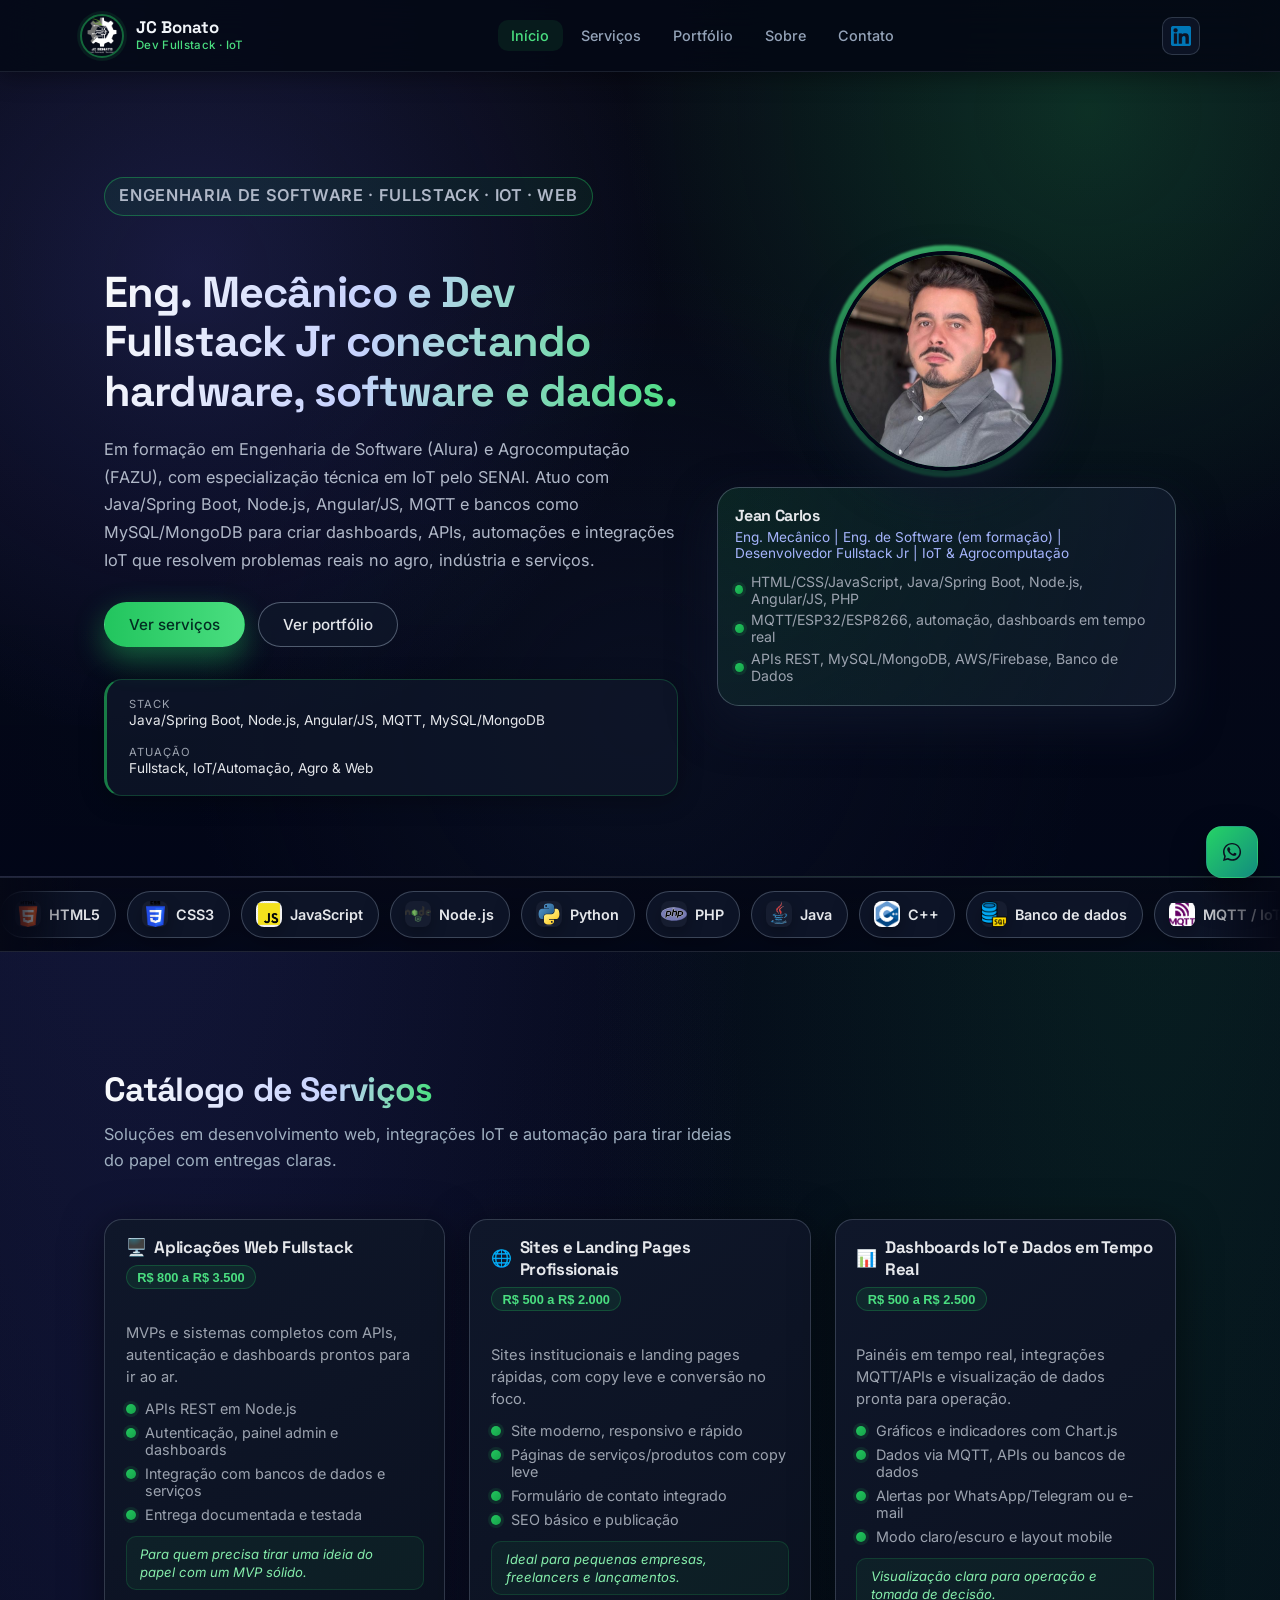
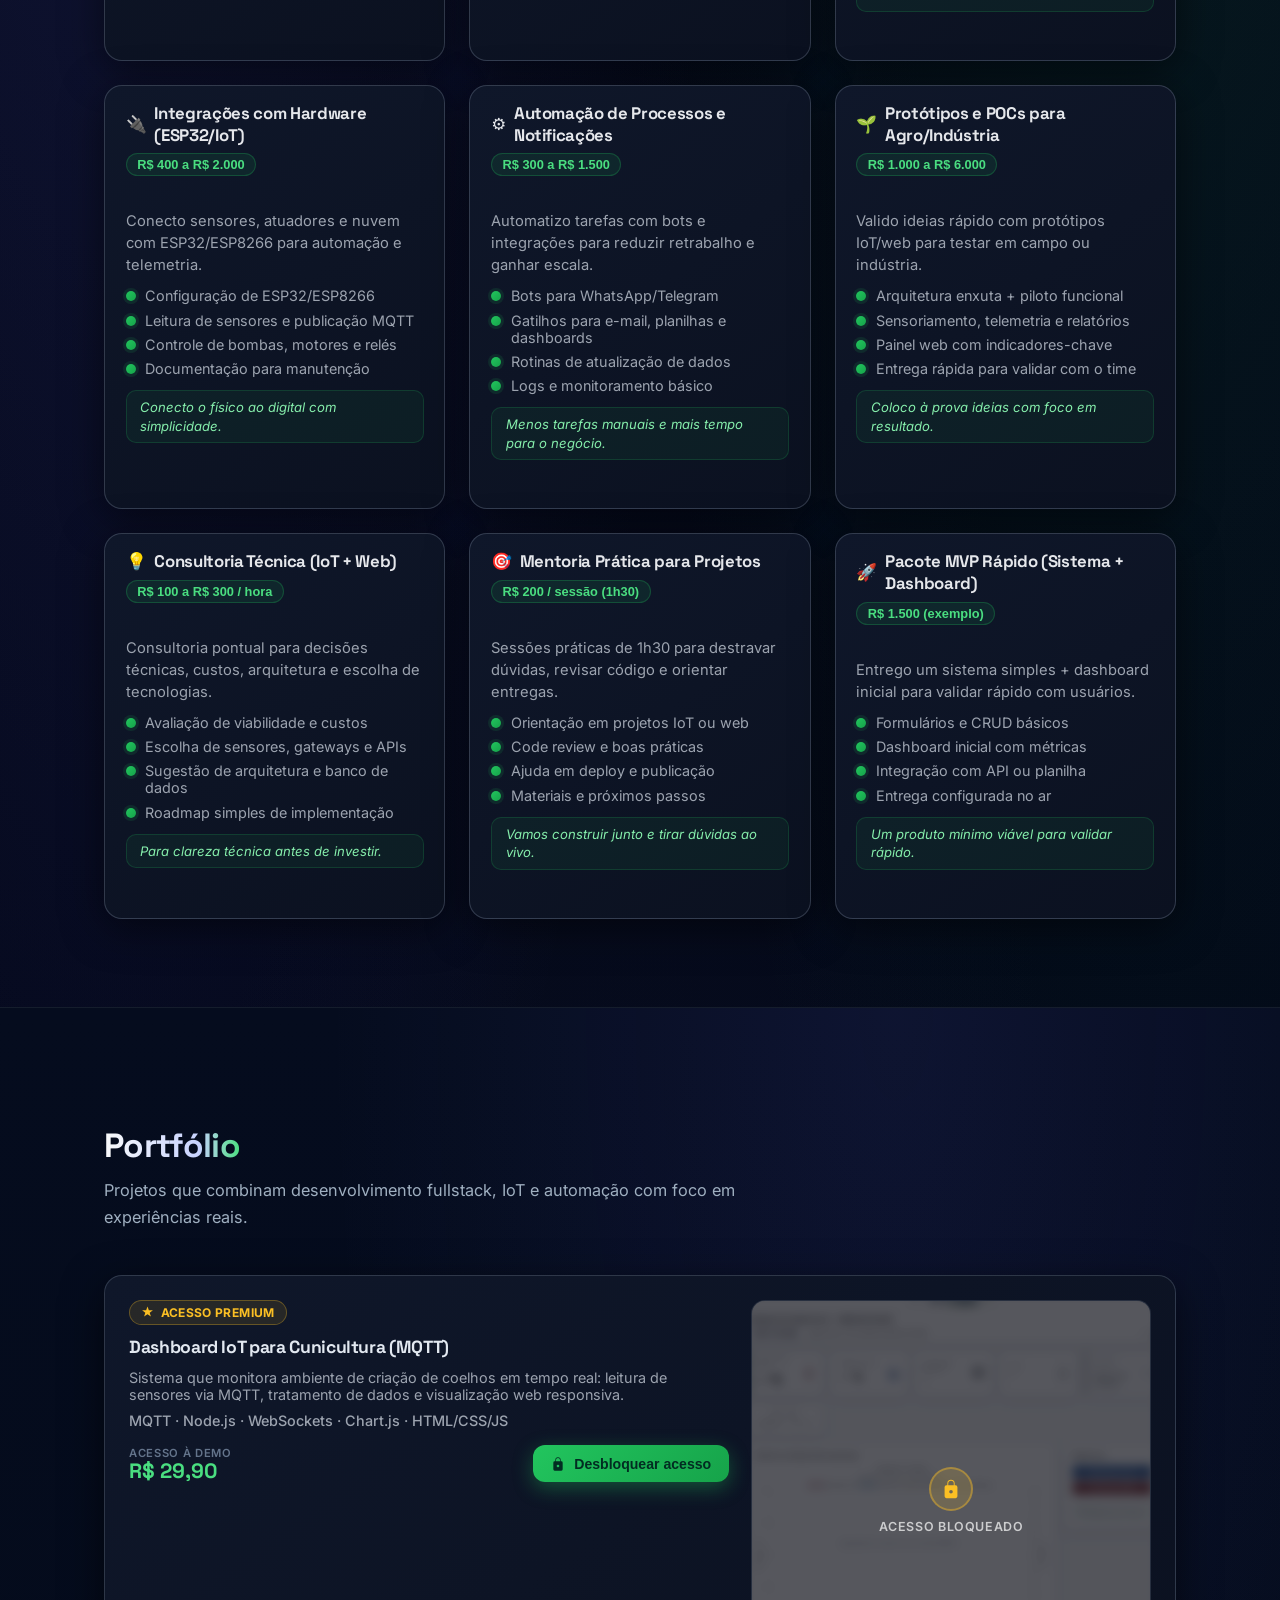
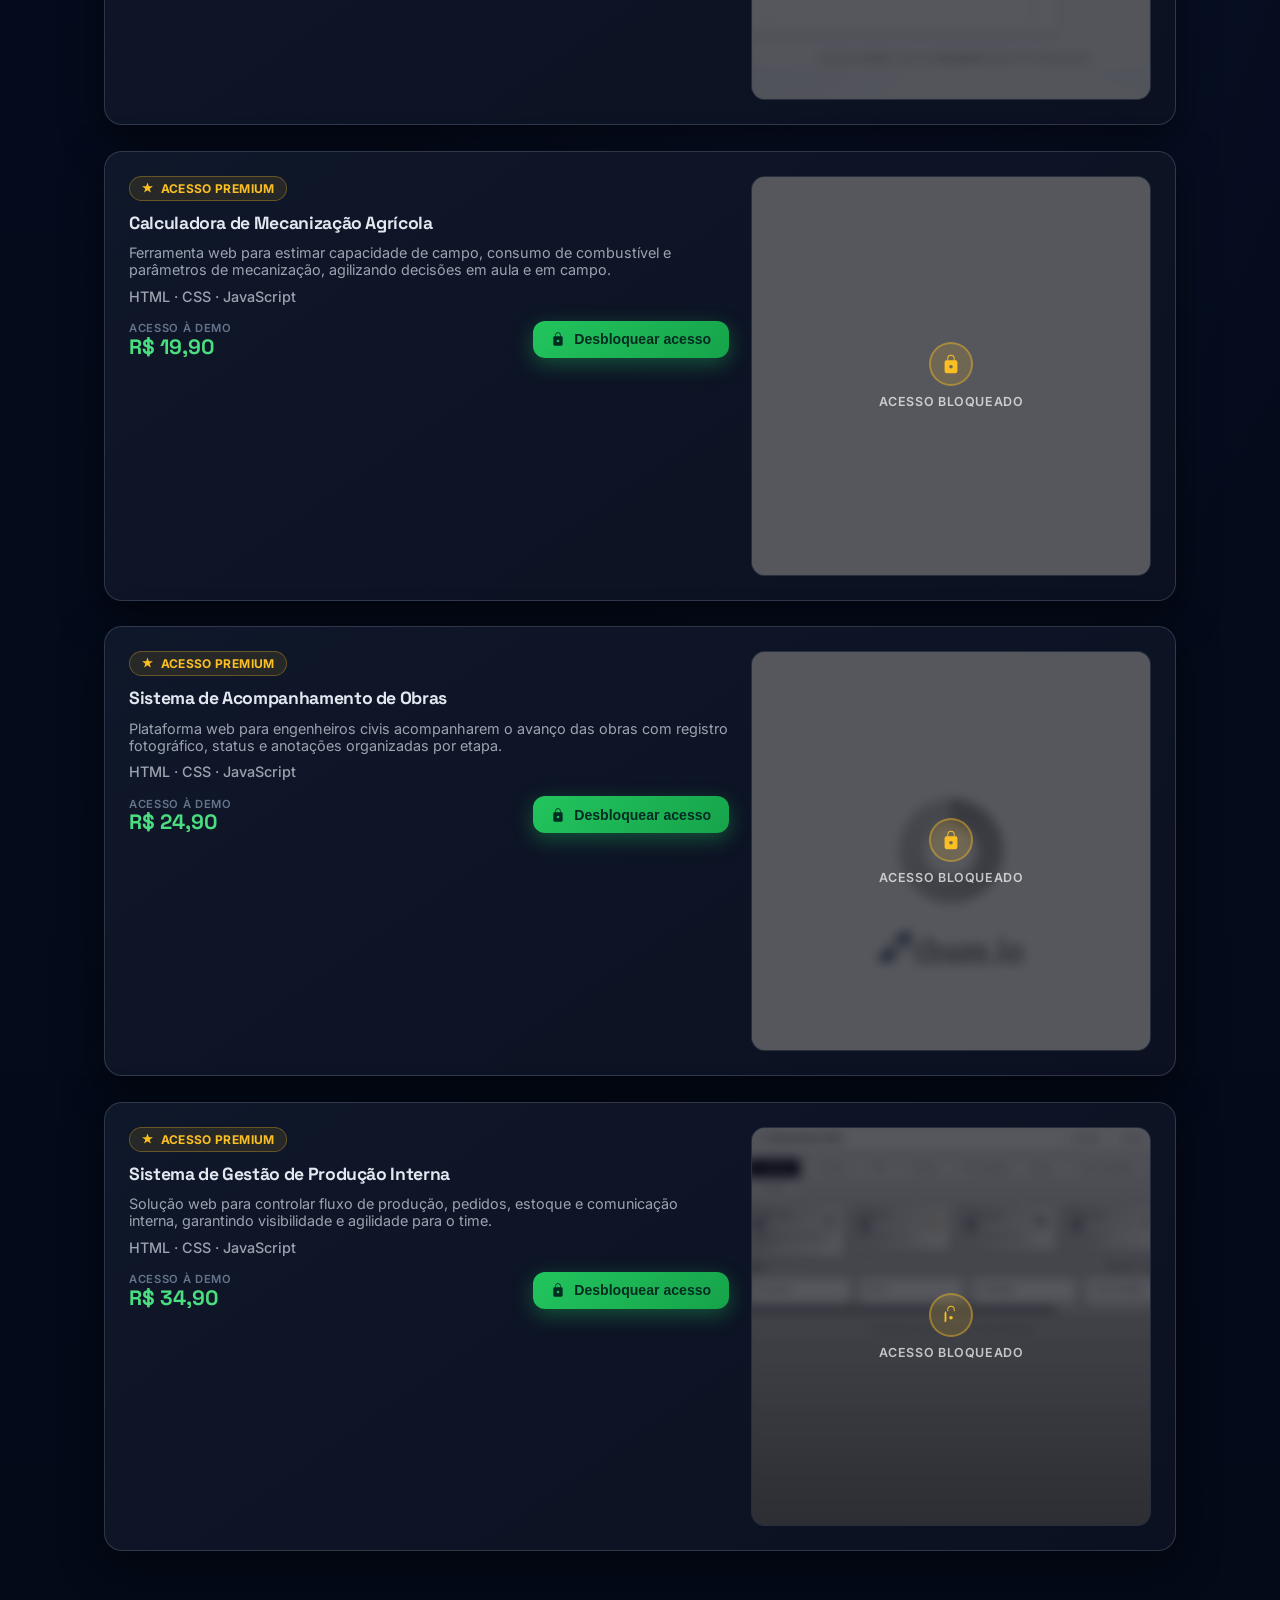
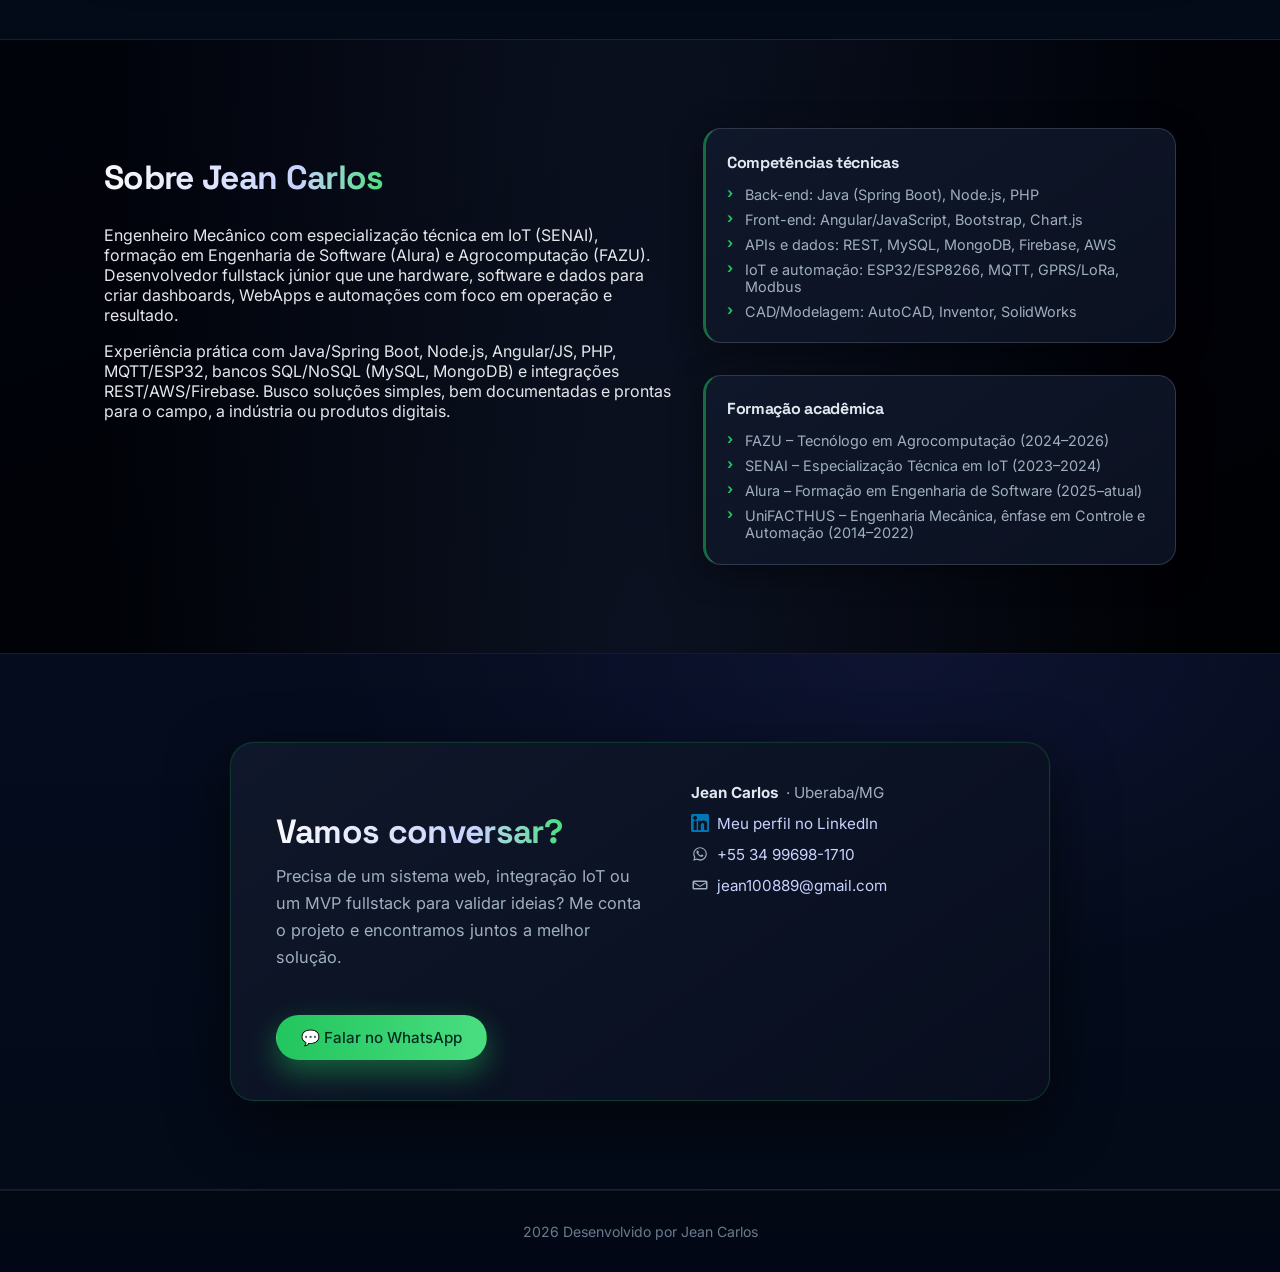
==== commit affd3e98: "Alteração do fivecon" ====
--- a/index.html
+++ b/index.html
@@ -20,7 +20,7 @@
     content="Dev fullstack júnior com IoT. Dashboards, APIs, automação e entregas enxutas.">
   <meta name="twitter:image" content="img/jean.jpg">
 
-  <link rel="icon" href="img/jean.jpg" type="image/jpeg" />
+  <link rel="icon" href="img/Jc Bonato.png" type="image/png" />
   <link rel="preconnect" href="https://fonts.googleapis.com">
   <link rel="preconnect" href="https://fonts.gstatic.com" crossorigin>
   <link
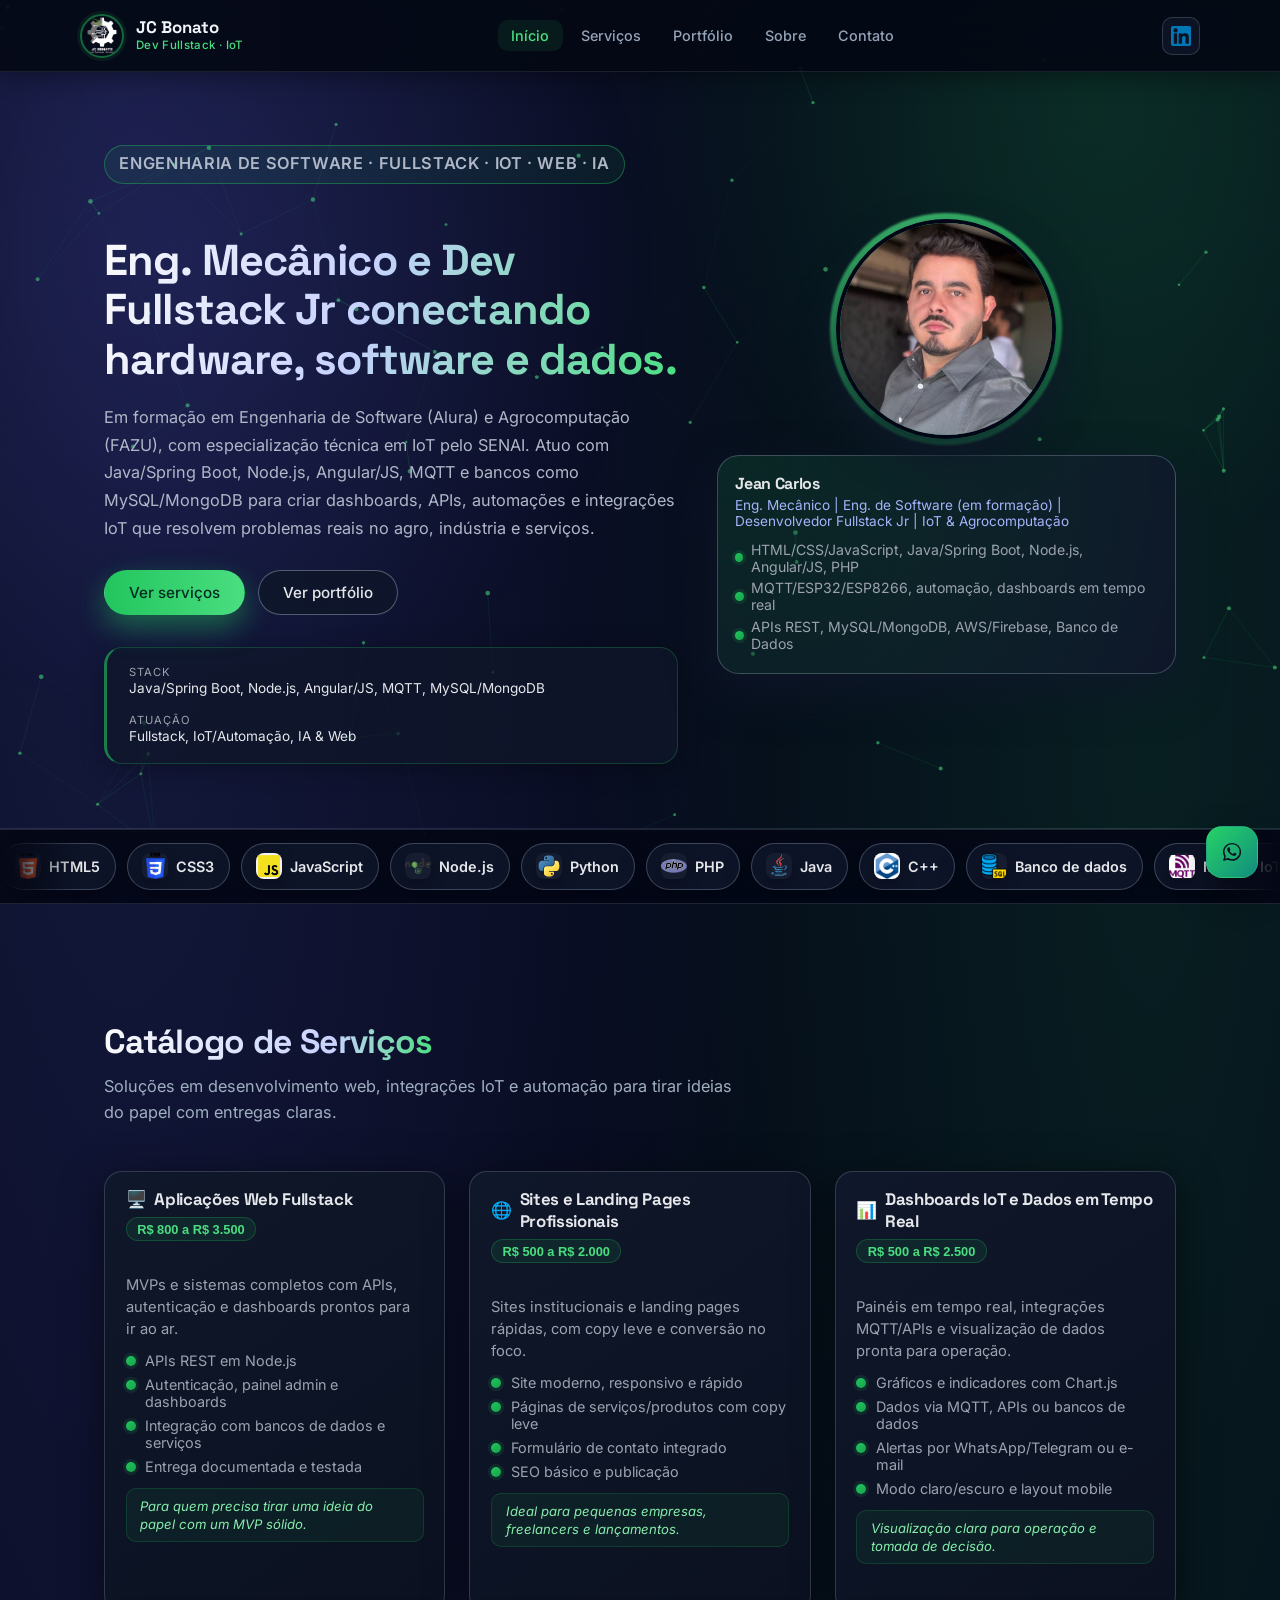
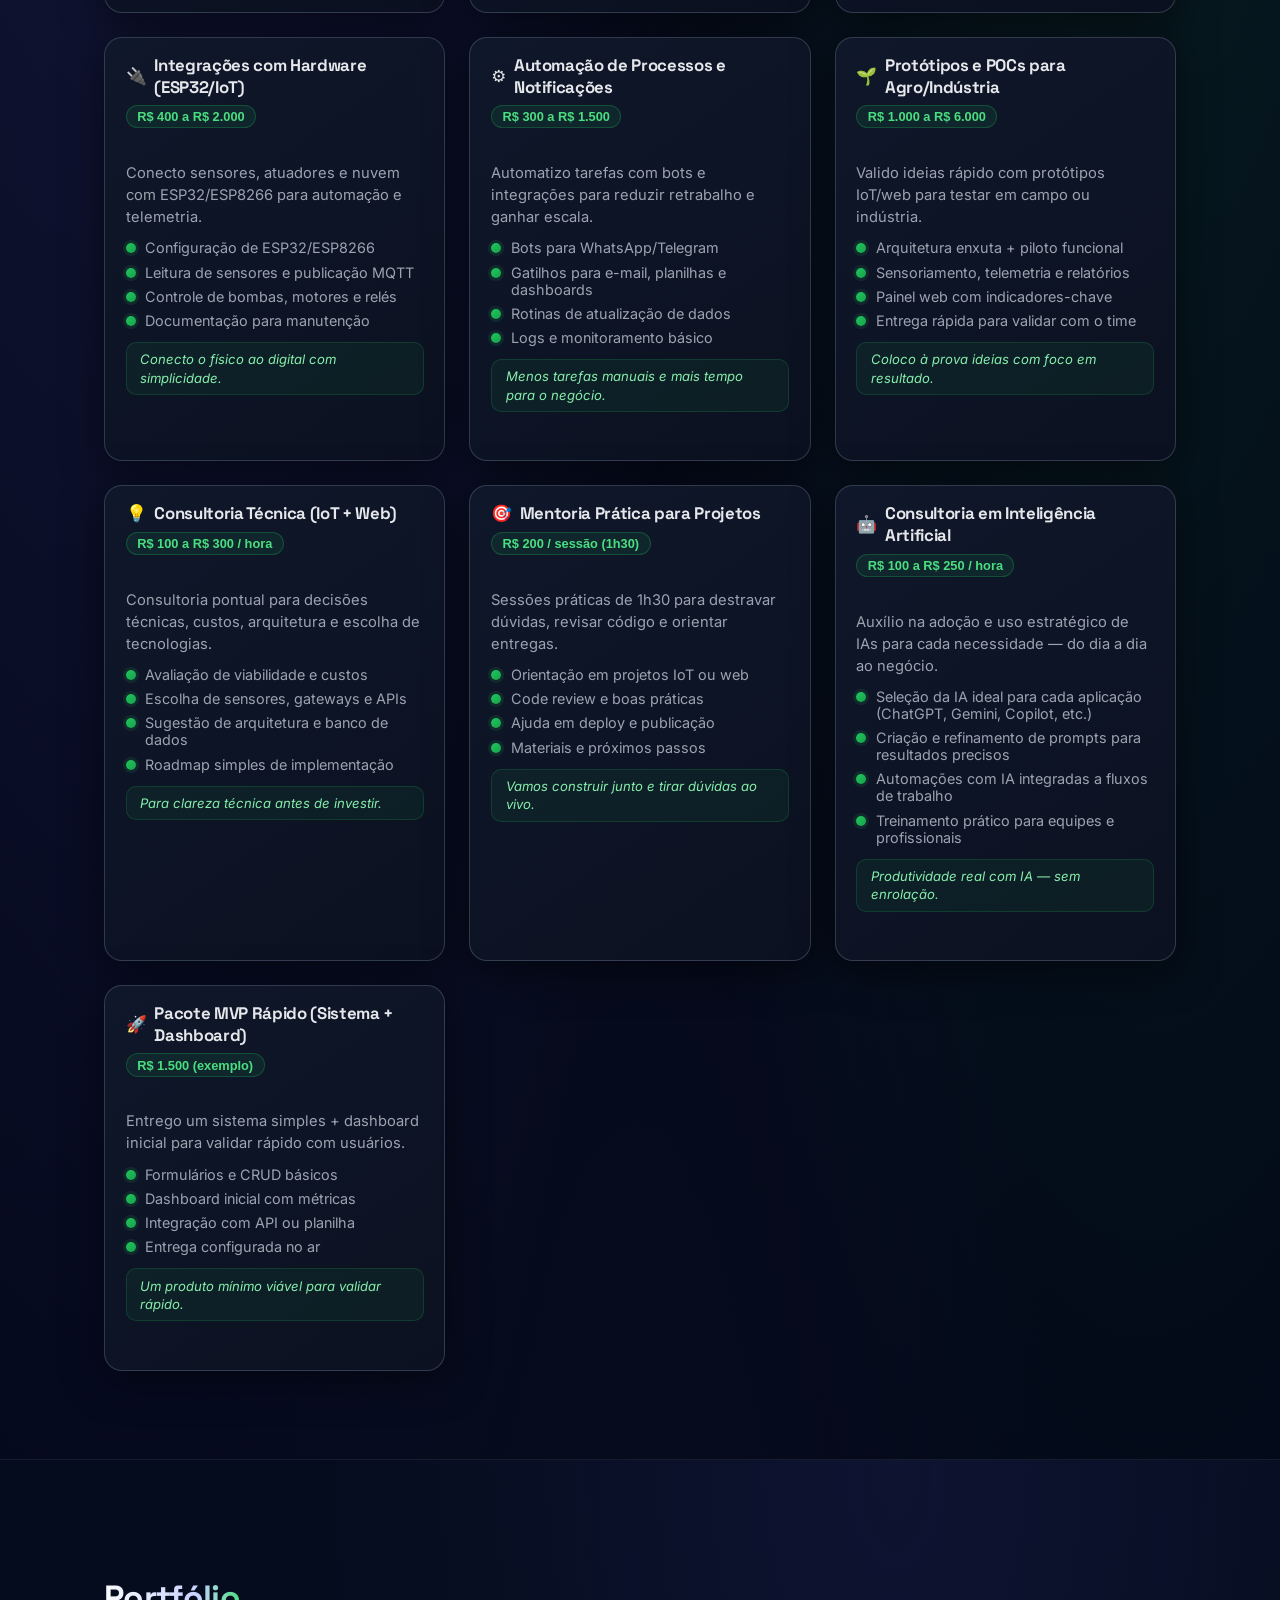
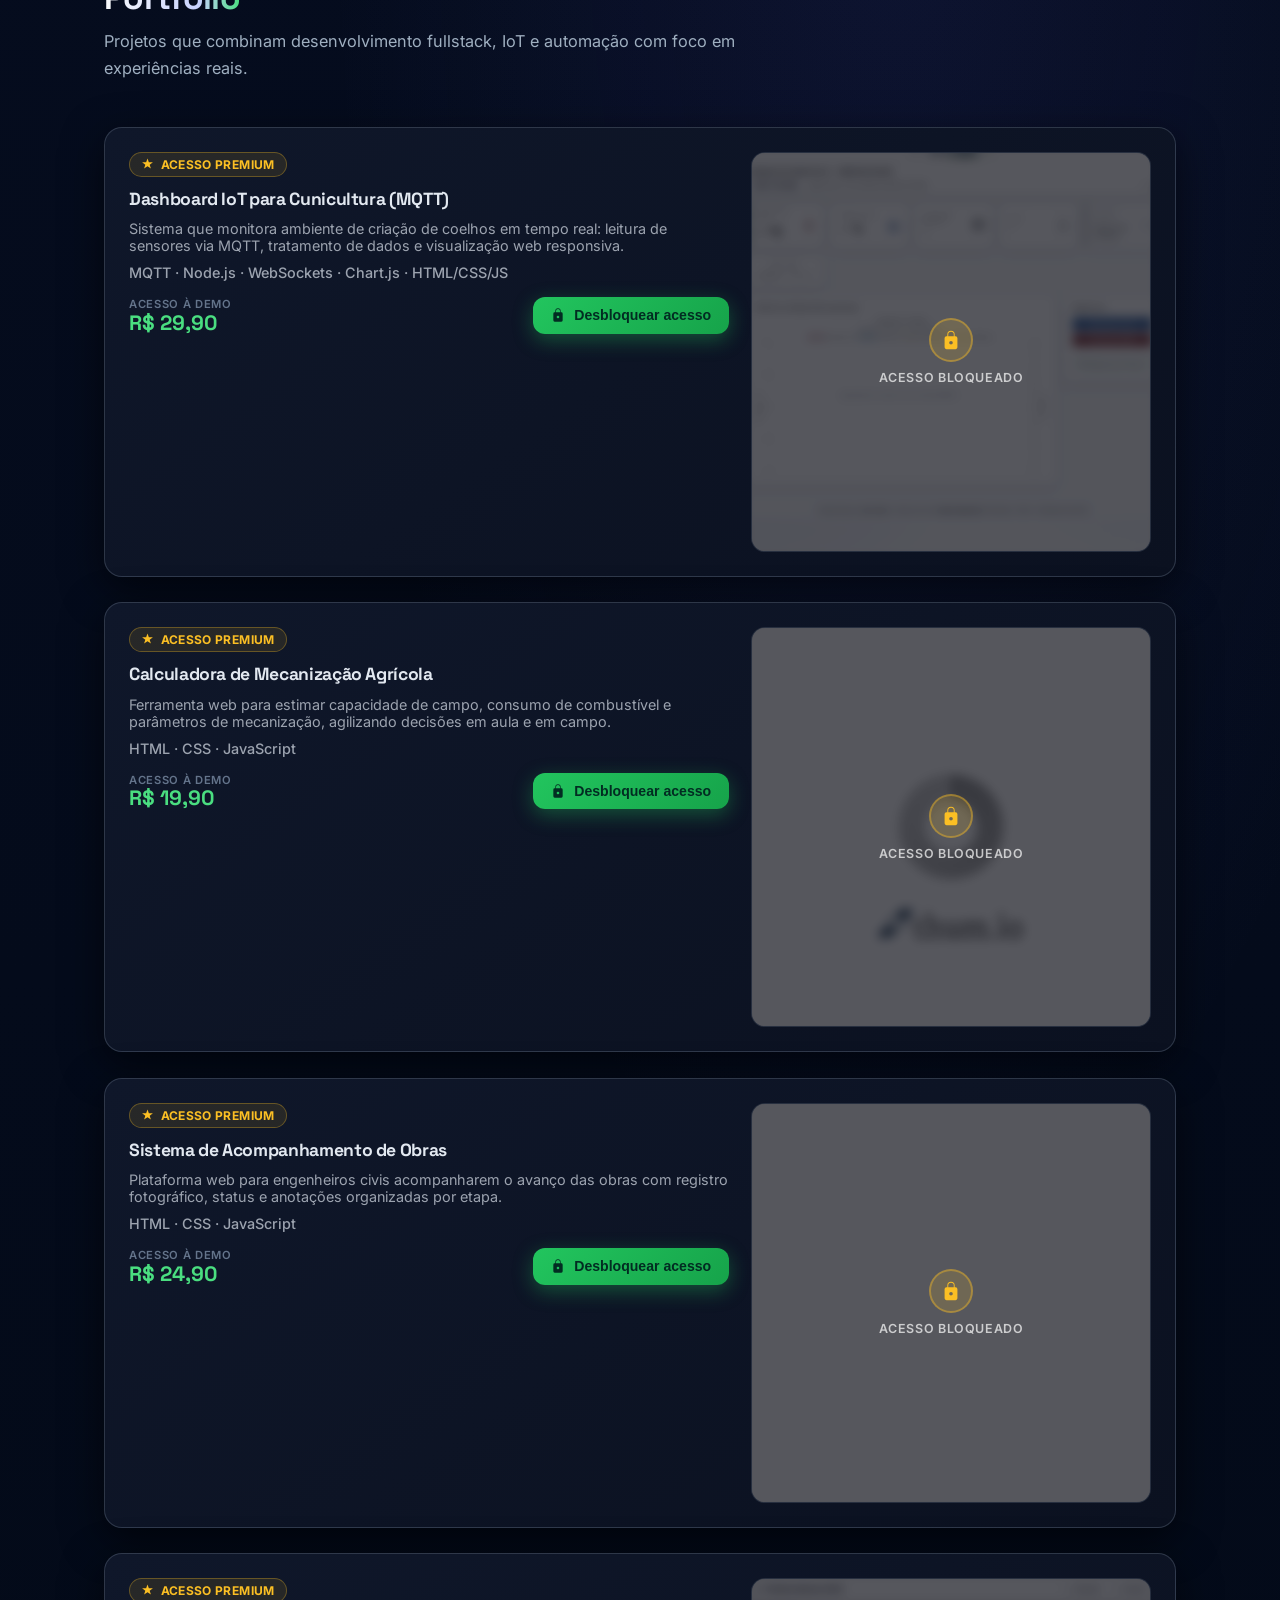
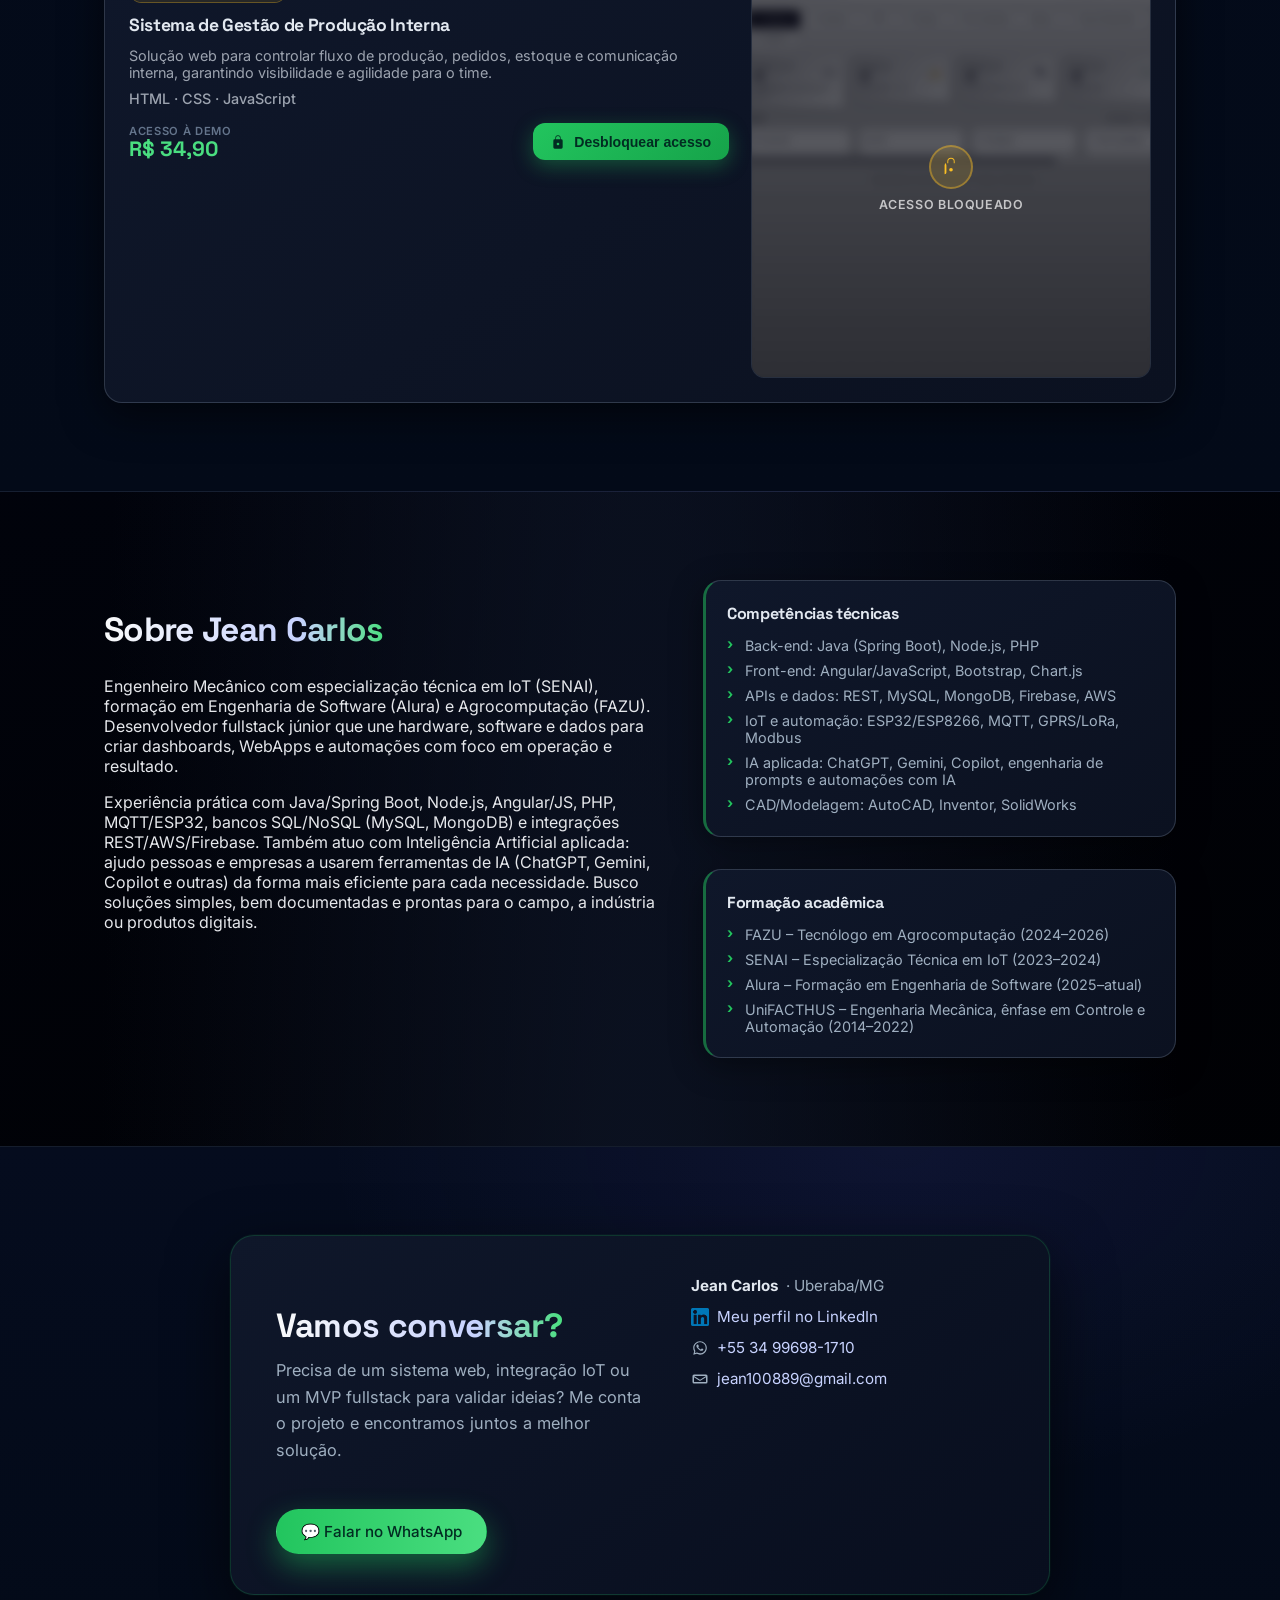
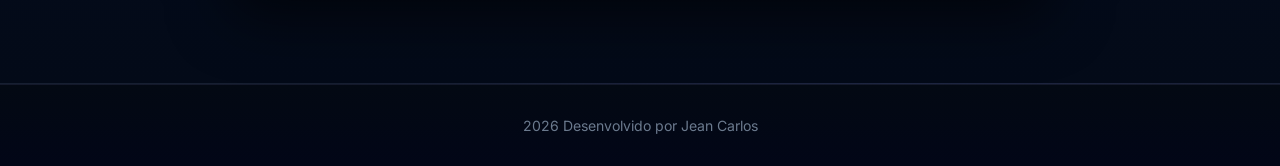
==== commit ed6d7ab3: "madruga" ====
--- a/index.html
+++ b/index.html
@@ -30,6 +30,9 @@
 </head>
 
 <body>
+  <!-- Canvas de fundo animado -->
+  <canvas class="bg-canvas" id="heroCanvas" aria-hidden="true"></canvas>
+
   <!-- Overlay do sidebar mobile -->
   <div class="nav-overlay" id="navOverlay"></div>
 
@@ -104,7 +107,7 @@
     <section class="hero" id="hero">
       <div class="container hero-content">
         <div class="hero-text">
-          <p class="hero-tag">Engenharia de Software · Fullstack · IoT · Web</p>
+          <p class="hero-tag">Engenharia de Software · Fullstack · IoT · Web · IA</p>
           <h2>Eng. Mecânico e Dev Fullstack Jr conectando hardware, software e dados.</h2>
           <p>
             Em formação em Engenharia de Software (Alura) e Agrocomputação (FAZU), com especialização técnica em IoT
@@ -126,7 +129,7 @@
             </div>
             <div>
               <span class="strip-label">Atuação</span>
-              <span class="strip-value">Fullstack, IoT/Automação, Agro & Web</span>
+              <span class="strip-value">Fullstack, IoT/Automação, IA & Web</span>
             </div>
           </div>
         </div>
@@ -199,6 +202,9 @@
             <img src="img/api-icon.png" alt="Ícone APIs REST" class="chip-img" />
             APIs REST
           </span>
+          <span class="chip">
+            🤖 Inteligência Artificial
+          </span>
         </div>
 
         <div class="ticker-group">
@@ -245,6 +251,9 @@
           <span class="chip">
             <img src="img/api-icon.png" alt="Ícone APIs REST" class="chip-img" />
             APIs REST
+          </span>
+          <span class="chip">
+            🤖 Inteligência Artificial
           </span>
         </div>
       </div>
@@ -432,6 +441,28 @@
                 <li>Materiais e próximos passos</li>
               </ul>
               <p class="card-tag">Vamos construir junto e tirar dúvidas ao vivo.</p>
+            </div>
+          </article>
+
+          <article class="card service-card">
+            <button class="card-header" type="button" aria-expanded="false">
+              <div class="card-heading">
+                <h3><span>🤖</span> Consultoria em Inteligência Artificial</h3>
+                <p class="card-price">R$ 100 a R$ 250 / hora</p>
+              </div>
+              <span class="card-toggle" aria-hidden="true">▼</span>
+            </button>
+            <div class="card-body">
+              <p class="card-desc">
+                Auxílio na adoção e uso estratégico de IAs para cada necessidade — do dia a dia ao negócio.
+              </p>
+              <ul class="card-list">
+                <li>Seleção da IA ideal para cada aplicação (ChatGPT, Gemini, Copilot, etc.)</li>
+                <li>Criação e refinamento de prompts para resultados precisos</li>
+                <li>Automações com IA integradas a fluxos de trabalho</li>
+                <li>Treinamento prático para equipes e profissionais</li>
+              </ul>
+              <p class="card-tag">Produtividade real com IA — sem enrolação.</p>
             </div>
           </article>
 
@@ -642,8 +673,9 @@
           </p>
           <p>
             Experiência prática com Java/Spring Boot, Node.js, Angular/JS, PHP, MQTT/ESP32, bancos SQL/NoSQL (MySQL,
-            MongoDB) e integrações REST/AWS/Firebase. Busco soluções simples, bem documentadas e prontas para o campo,
-            a indústria ou produtos digitais.
+            MongoDB) e integrações REST/AWS/Firebase. Também atuo com Inteligência Artificial aplicada: ajudo pessoas e
+            empresas a usarem ferramentas de IA (ChatGPT, Gemini, Copilot e outras) da forma mais eficiente para cada
+            necessidade. Busco soluções simples, bem documentadas e prontas para o campo, a indústria ou produtos digitais.
           </p>
         </div>
 
@@ -654,6 +686,7 @@
             <li>Front-end: Angular/JavaScript, Bootstrap, Chart.js</li>
             <li>APIs e dados: REST, MySQL, MongoDB, Firebase, AWS</li>
             <li>IoT e automação: ESP32/ESP8266, MQTT, GPRS/LoRa, Modbus</li>
+            <li>IA aplicada: ChatGPT, Gemini, Copilot, engenharia de prompts e automações com IA</li>
             <li>CAD/Modelagem: AutoCAD, Inventor, SolidWorks</li>
           </ul>
         </div>
--- a/style.css
+++ b/style.css
@@ -278,16 +278,29 @@
   display: none;
 }
 
+/* Garante que tudo fica acima do canvas fixo */
+header, main, footer, .float-actions, .mobile-bar, .nav-overlay, .unlock-modal {
+  position: relative;
+  z-index: 1;
+}
+
 /* Hero */
 
 .hero {
-  padding: 5.5rem 0 5rem;
+  padding: 3.5rem 0 4rem;
   background:
-    radial-gradient(circle at 15% 25%, rgba(99, 102, 241, 0.18), transparent 38%),
-    radial-gradient(circle at 85% 5%, rgba(34, 197, 94, 0.2), transparent 35%),
-    radial-gradient(circle at 50% 80%, rgba(15, 23, 42, 0.5), transparent 50%),
-    linear-gradient(180deg, rgba(8, 10, 22, 0.95), rgba(2, 6, 23, 0.98));
+    radial-gradient(circle at 15% 25%, rgba(99, 102, 241, 0.12), transparent 38%),
+    radial-gradient(circle at 85% 5%, rgba(34, 197, 94, 0.1), transparent 35%);
   border-bottom: 1px solid rgba(148, 163, 184, 0.15);
+}
+
+.bg-canvas {
+  position: fixed;
+  inset: 0;
+  width: 100%;
+  height: 100%;
+  pointer-events: none;
+  z-index: 0;
 }
 
 .reveal {
@@ -2056,7 +2069,8 @@
   }
 
   .hero {
-    padding-top: 3.2rem;
+    padding-top: 2.5rem;
+    padding-bottom: 3rem;
   }
 
   .hero-text h2 {
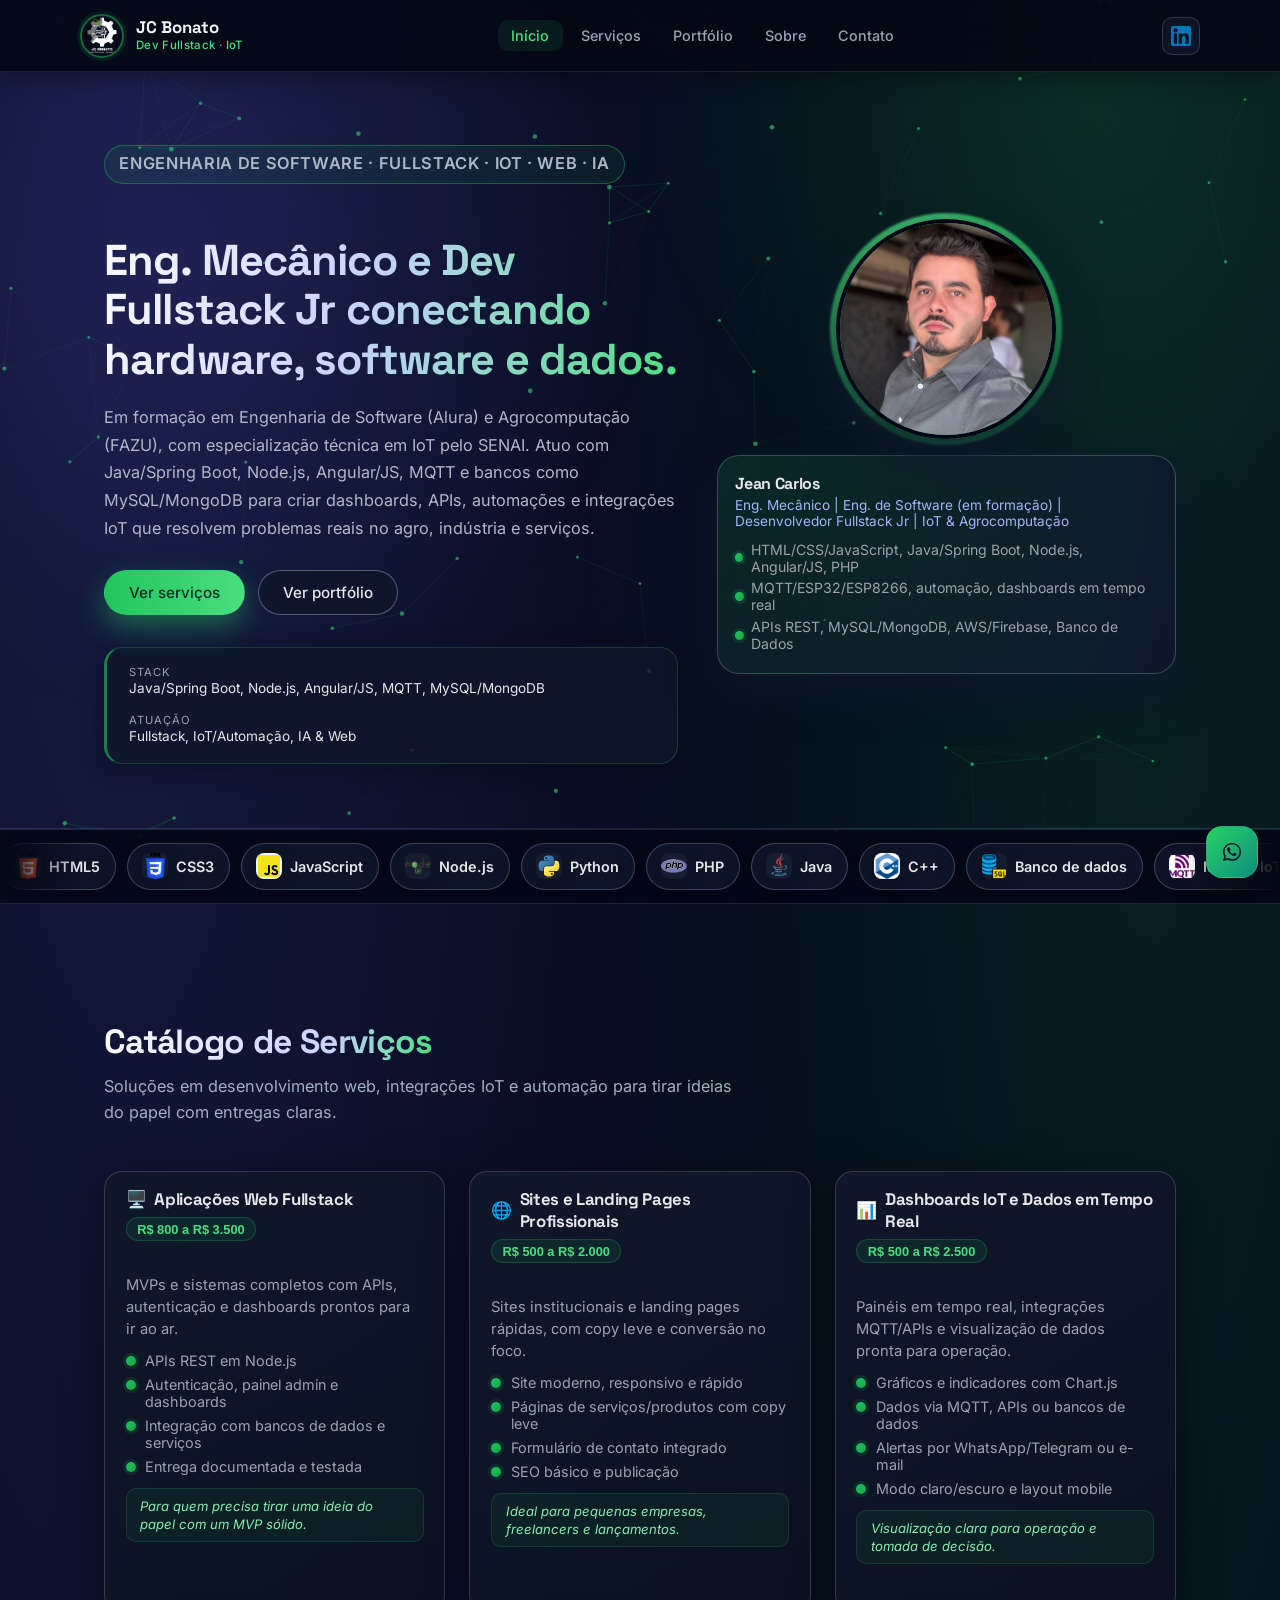
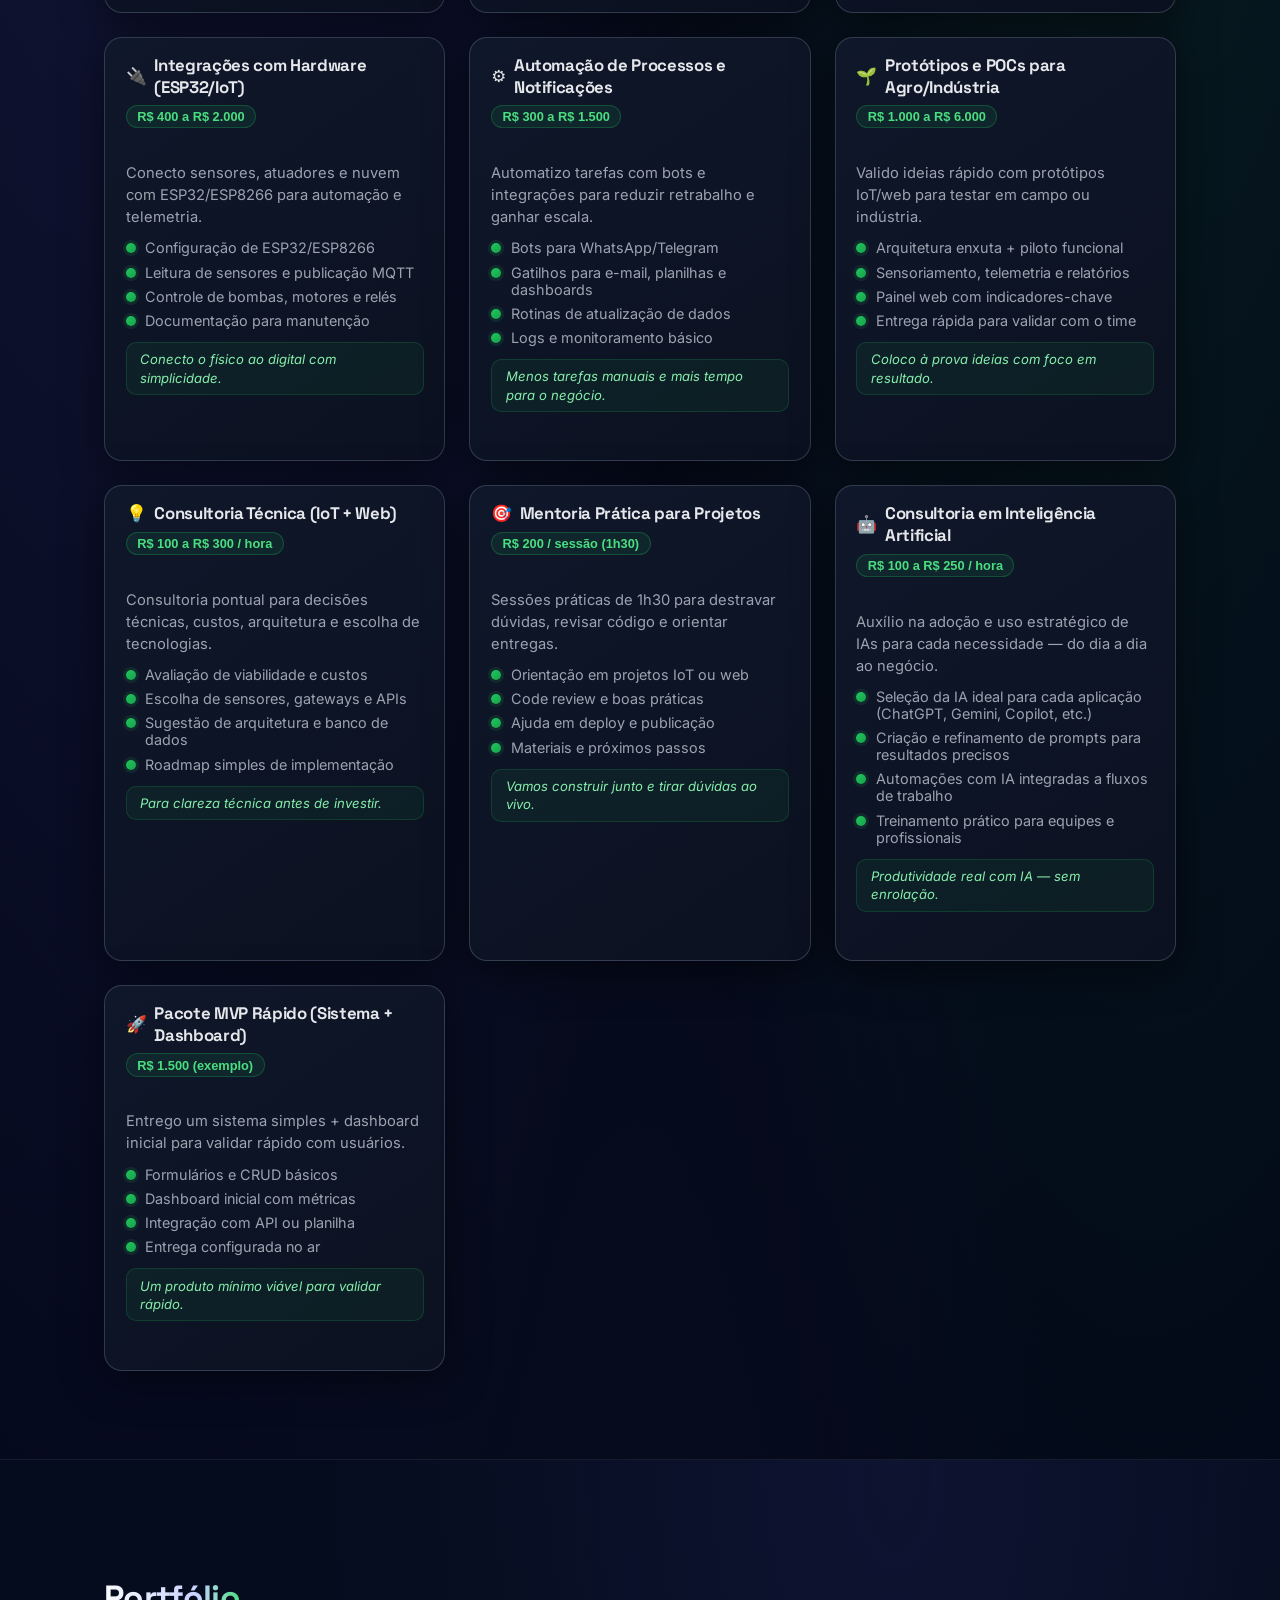
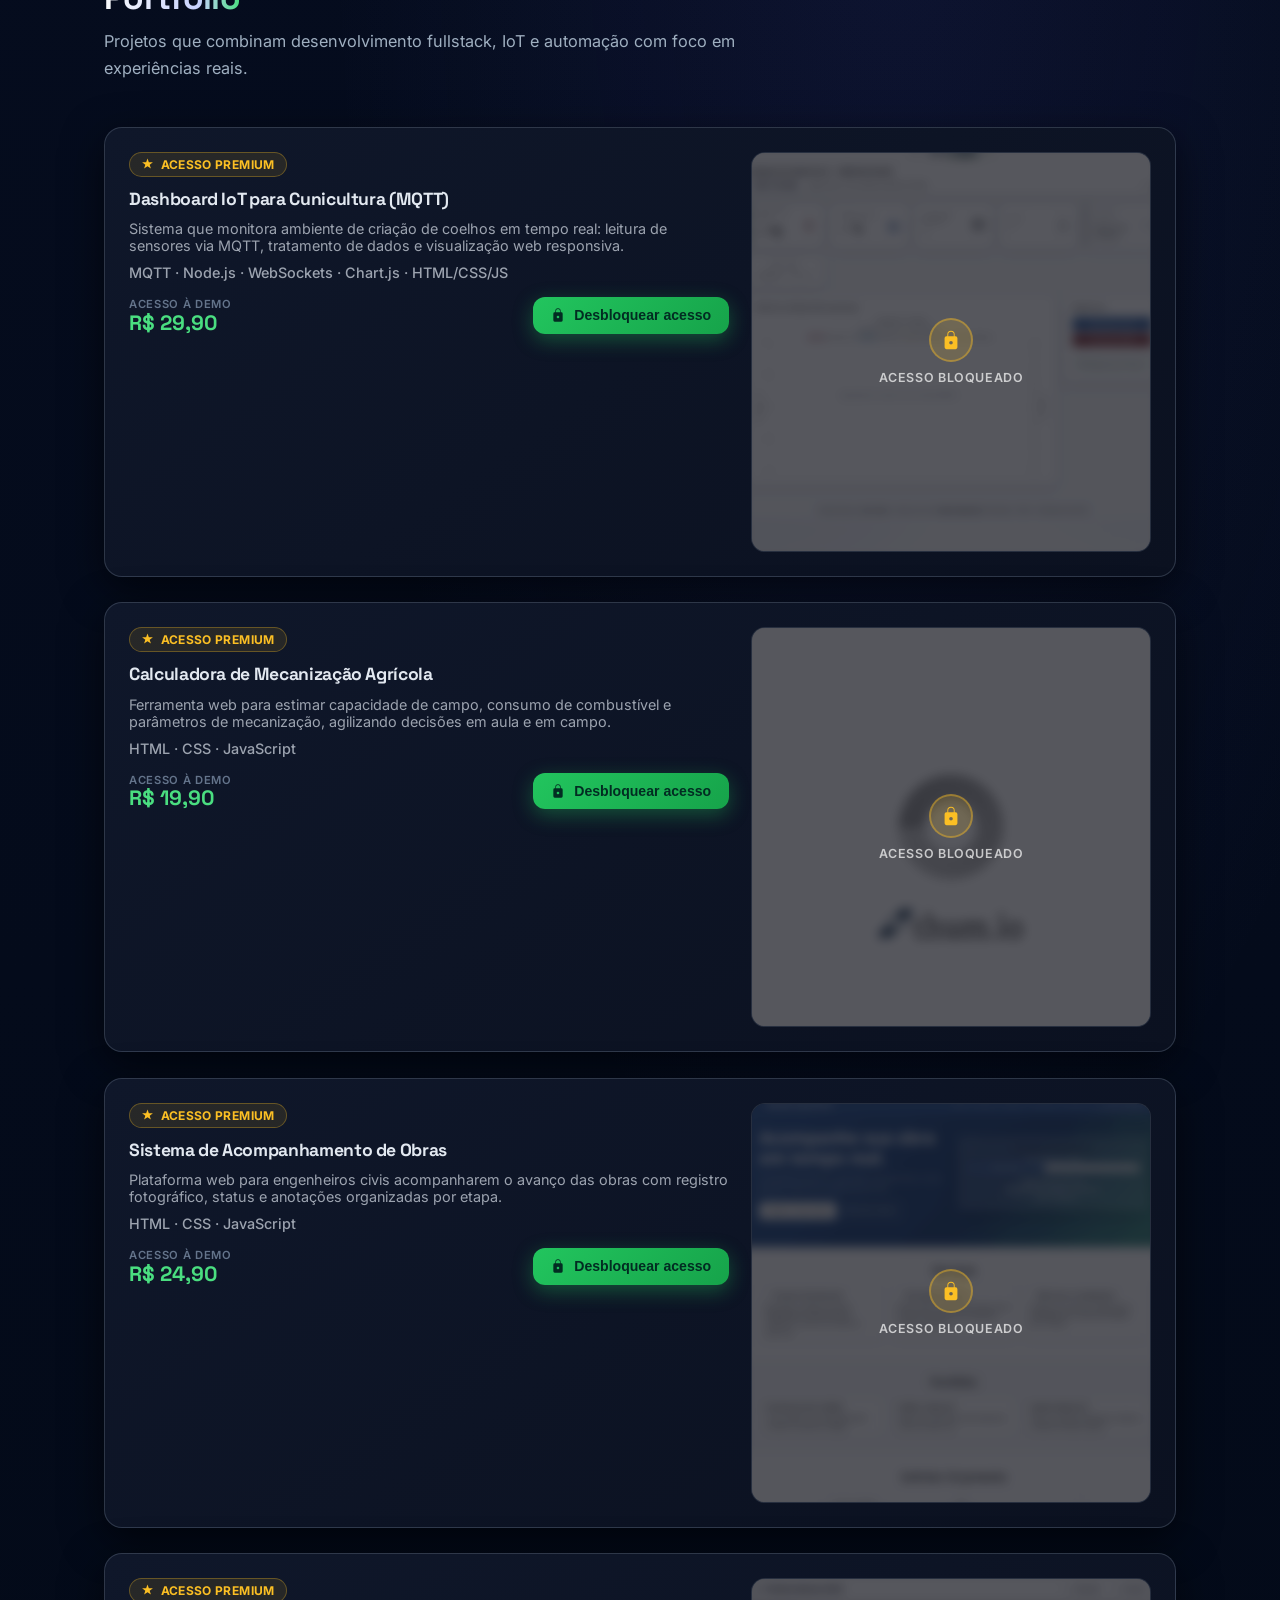
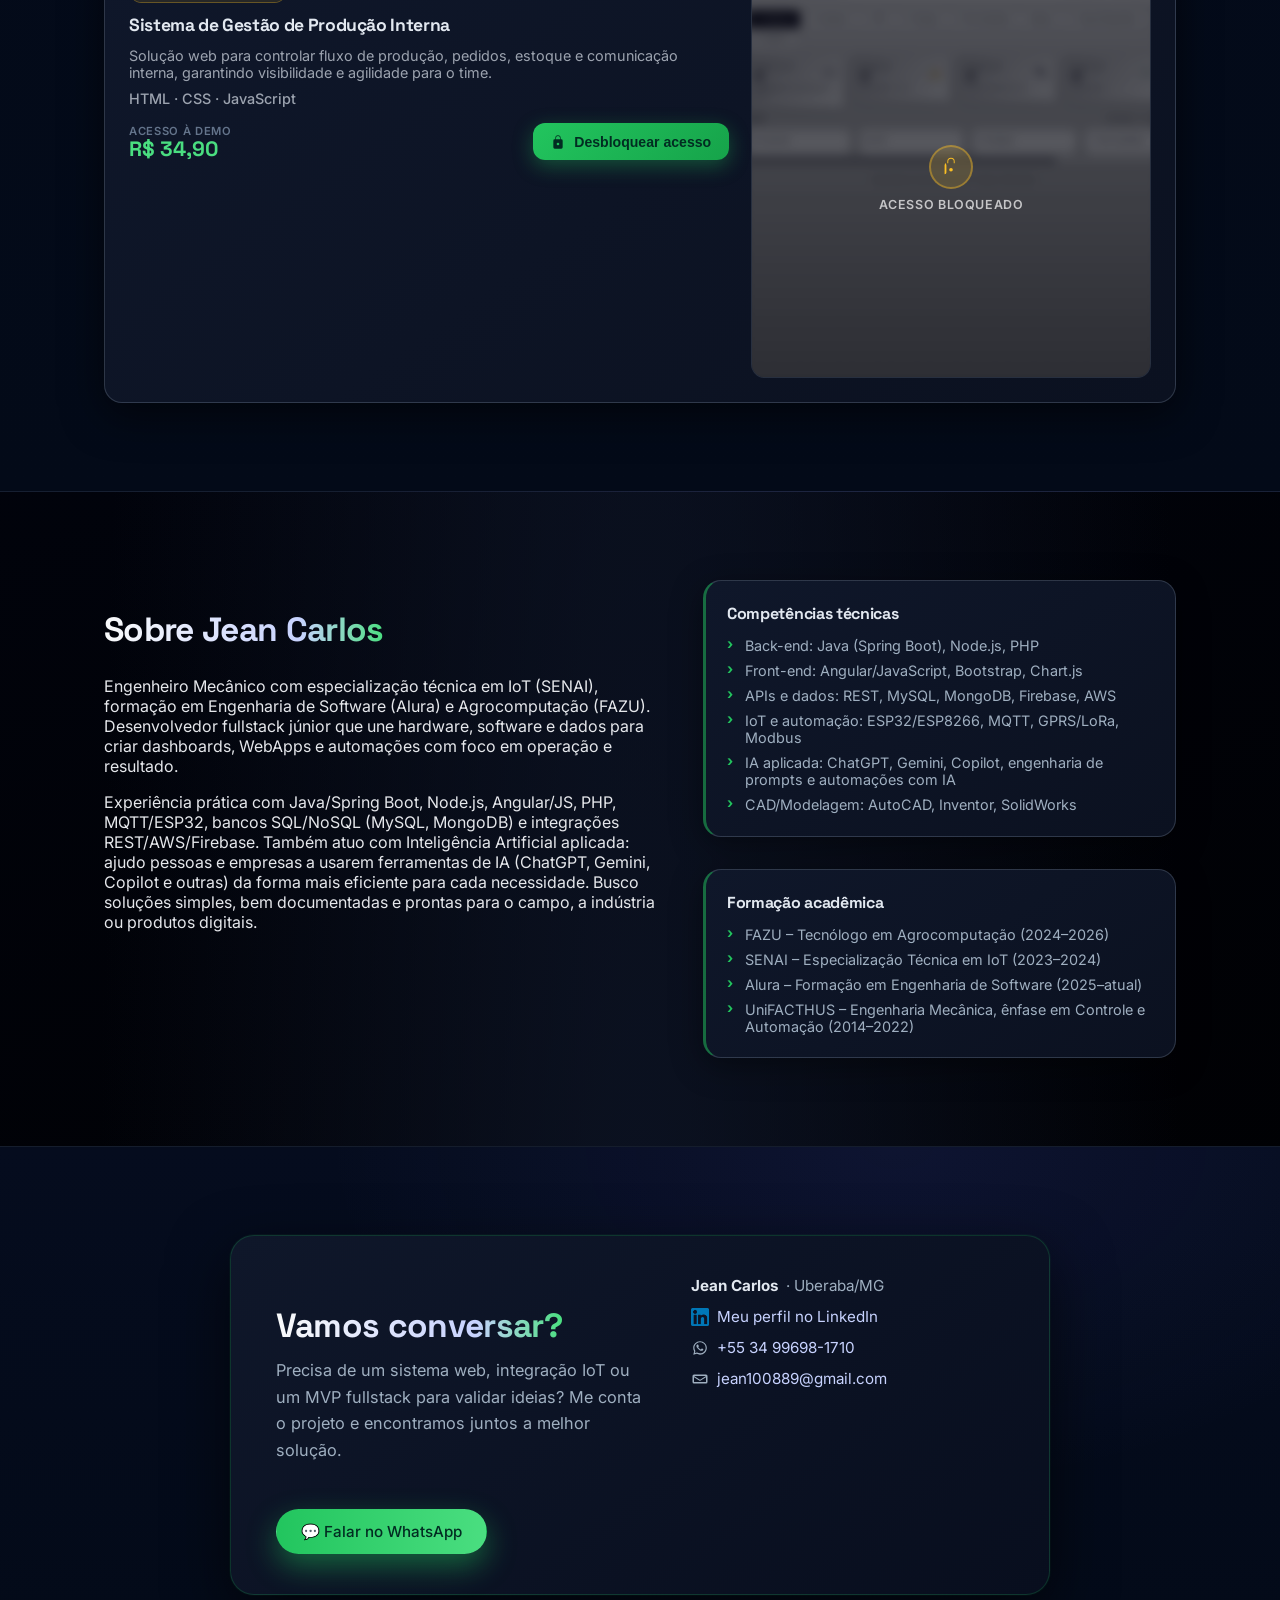
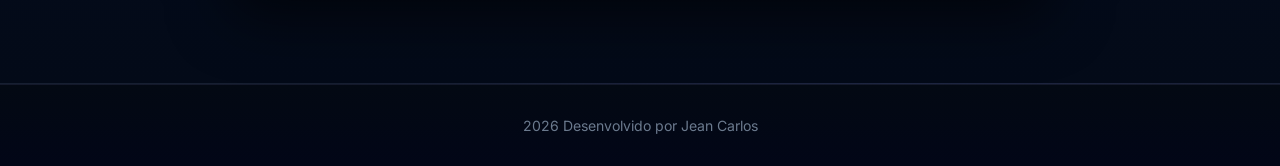
==== commit 254f757d: "Melhorias de SEO, lazy loading e dados estruturados - og:image e twitter:image com URL absoluta - Ad" ====
--- a/index.html
+++ b/index.html
@@ -12,13 +12,15 @@
   <meta property="og:title" content="Jean Carlos | Engenharia de Software & Fullstack">
   <meta property="og:description"
     content="Aplicações web, integrações IoT e automação para agro, indústria e produtos digitais.">
-  <meta property="og:image" content="img/jean.jpg">
+  <meta property="og:image" content="https://bonattech.com.br/img/jean.jpg">
+  <meta property="og:url" content="https://bonattech.com.br/">
   <meta property="og:locale" content="pt_BR">
   <meta name="twitter:card" content="summary_large_image">
   <meta name="twitter:title" content="Jean Carlos | Engenharia de Software & Fullstack">
   <meta name="twitter:description"
     content="Dev fullstack júnior com IoT. Dashboards, APIs, automação e entregas enxutas.">
-  <meta name="twitter:image" content="img/jean.jpg">
+  <meta name="twitter:image" content="https://bonattech.com.br/img/jean.jpg">
+  <link rel="canonical" href="https://bonattech.com.br/" />
 
   <link rel="icon" href="img/Jc Bonato.png" type="image/png" />
   <link rel="preconnect" href="https://fonts.googleapis.com">
@@ -27,6 +29,20 @@
     href="https://fonts.googleapis.com/css2?family=Inter:wght@400;500;600;700&family=Space+Grotesk:wght@500;600;700&display=swap"
     rel="stylesheet">
   <link rel="stylesheet" href="style.css" />
+  <script type="application/ld+json">
+  {
+    "@context": "https://schema.org",
+    "@type": "Person",
+    "name": "Jean Carlos Bonato",
+    "url": "https://bonattech.com.br/",
+    "image": "https://bonattech.com.br/img/jean.jpg",
+    "jobTitle": "Desenvolvedor Fullstack",
+    "description": "Engenheiro de software em formação especializado em aplicações web, dashboards IoT e automações.",
+    "sameAs": [
+      "https://www.linkedin.com/in/jean-carlos-58687bab/"
+    ]
+  }
+  </script>
 </head>
 
 <body>
@@ -159,47 +175,47 @@
       <div class="ticker-track">
         <div class="ticker-group">
           <span class="chip">
-            <img src="img/html5-icon.png" alt="Logo HTML5" class="chip-img" />
+            <img src="img/html5-icon.png" alt="Logo HTML5" class="chip-img" loading="lazy" />
             HTML5
           </span>
           <span class="chip">
-            <img src="img/css-icon.png" alt="Logo CSS3" class="chip-img" />
+            <img src="img/css-icon.png" alt="Logo CSS3" class="chip-img" loading="lazy" />
             CSS3
           </span>
           <span class="chip">
-            <img src="img/js-icon.webp" alt="Logo JavaScript" class="chip-img" />
+            <img src="img/js-icon.webp" alt="Logo JavaScript" class="chip-img" loading="lazy" />
             JavaScript
           </span>
           <span class="chip">
-            <img src="img/node-icon.png" alt="Logo Node.js" class="chip-img" />
+            <img src="img/node-icon.png" alt="Logo Node.js" class="chip-img" loading="lazy" />
             Node.js
           </span>
           <span class="chip">
-            <img src="img/python-icon.svg" alt="Logo Python" class="chip-img" />
+            <img src="img/python-icon.svg" alt="Logo Python" class="chip-img" loading="lazy" />
             Python
           </span>
           <span class="chip">
-            <img src="img/php-icon.svg" alt="Logo PHP" class="chip-img" />
+            <img src="img/php-icon.svg" alt="Logo PHP" class="chip-img" loading="lazy" />
             PHP
           </span>
           <span class="chip">
-            <img src="img/java-icon.png" alt="Logo Java" class="chip-img" />
+            <img src="img/java-icon.png" alt="Logo Java" class="chip-img" loading="lazy" />
             Java
           </span>
           <span class="chip">
-            <img src="img/cpp-icon.png" alt="Logo C++" class="chip-img" />
+            <img src="img/cpp-icon.png" alt="Logo C++" class="chip-img" loading="lazy" />
             C++
           </span>
           <span class="chip">
-            <img src="img/database-icon.png" alt="Ícone Banco de Dados" class="chip-img" />
+            <img src="img/database-icon.png" alt="Ícone Banco de Dados" class="chip-img" loading="lazy" />
             Banco de dados
           </span>
           <span class="chip">
-            <img src="img/mqtt-icon.png" alt="Logo MQTT" class="chip-img" />
+            <img src="img/mqtt-icon.png" alt="Logo MQTT" class="chip-img" loading="lazy" />
             MQTT / IoT
           </span>
           <span class="chip">
-            <img src="img/api-icon.png" alt="Ícone APIs REST" class="chip-img" />
+            <img src="img/api-icon.png" alt="Ícone APIs REST" class="chip-img" loading="lazy" />
             APIs REST
           </span>
           <span class="chip">
@@ -209,47 +225,47 @@
 
         <div class="ticker-group">
           <span class="chip">
-            <img src="img/html5-icon.png" alt="Logo HTML5" class="chip-img" />
+            <img src="img/html5-icon.png" alt="Logo HTML5" class="chip-img" loading="lazy" />
             HTML5
           </span>
           <span class="chip">
-            <img src="img/css-icon.png" alt="Logo CSS3" class="chip-img" />
+            <img src="img/css-icon.png" alt="Logo CSS3" class="chip-img" loading="lazy" />
             CSS3
           </span>
           <span class="chip">
-            <img src="img/js-icon.webp" alt="Logo JavaScript" class="chip-img" />
+            <img src="img/js-icon.webp" alt="Logo JavaScript" class="chip-img" loading="lazy" />
             JavaScript
           </span>
           <span class="chip">
-            <img src="img/node-icon.png" alt="Logo Node.js" class="chip-img" />
+            <img src="img/node-icon.png" alt="Logo Node.js" class="chip-img" loading="lazy" />
             Node.js
           </span>
           <span class="chip">
-            <img src="img/python-icon.svg" alt="Logo Python" class="chip-img" />
+            <img src="img/python-icon.svg" alt="Logo Python" class="chip-img" loading="lazy" />
             Python
           </span>
           <span class="chip">
-            <img src="img/php-icon.svg" alt="Logo PHP" class="chip-img" />
+            <img src="img/php-icon.svg" alt="Logo PHP" class="chip-img" loading="lazy" />
             PHP
           </span>
           <span class="chip">
-            <img src="img/java-icon.png" alt="Logo Java" class="chip-img" />
+            <img src="img/java-icon.png" alt="Logo Java" class="chip-img" loading="lazy" />
             Java
           </span>
           <span class="chip">
-            <img src="img/cpp-icon.png" alt="Logo C++" class="chip-img" />
+            <img src="img/cpp-icon.png" alt="Logo C++" class="chip-img" loading="lazy" />
             C++
           </span>
           <span class="chip">
-            <img src="img/database-icon.png" alt="Ícone Banco de Dados" class="chip-img" />
+            <img src="img/database-icon.png" alt="Ícone Banco de Dados" class="chip-img" loading="lazy" />
             Banco de dados
           </span>
           <span class="chip">
-            <img src="img/mqtt-icon.png" alt="Logo MQTT" class="chip-img" />
+            <img src="img/mqtt-icon.png" alt="Logo MQTT" class="chip-img" loading="lazy" />
             MQTT / IoT
           </span>
           <span class="chip">
-            <img src="img/api-icon.png" alt="Ícone APIs REST" class="chip-img" />
+            <img src="img/api-icon.png" alt="Ícone APIs REST" class="chip-img" loading="lazy" />
             APIs REST
           </span>
           <span class="chip">
@@ -530,7 +546,7 @@
               </div>
             </div>
             <div class="portfolio-thumb-locked">
-              <img src="img/port-1.jpg" alt="Preview do dashboard IoT para Cunicultura" />
+              <img src="img/port-1.jpg" alt="Preview do dashboard IoT para Cunicultura" loading="lazy" />
               <div class="thumb-blur-overlay">
                 <div class="thumb-lock-icon">
                   <svg viewBox="0 0 24 24" fill="currentColor"><path d="M17 8h-1V6A4 4 0 0 0 8 6v2H7a2 2 0 0 0-2 2v10a2 2 0 0 0 2 2h10a2 2 0 0 0 2-2V10a2 2 0 0 0-2-2zm-5 9a2 2 0 1 1 0-4 2 2 0 0 1 0 4zm3-9H9V6a3 3 0 0 1 6 0v2z"/></svg>
@@ -569,7 +585,7 @@
               </div>
             </div>
             <div class="portfolio-thumb-locked">
-              <img src="img/port-2.jpg" alt="Preview da Calculadora de Mecanização Agrícola" />
+              <img src="img/port-2.jpg" alt="Preview da Calculadora de Mecanização Agrícola" loading="lazy" />
               <div class="thumb-blur-overlay">
                 <div class="thumb-lock-icon">
                   <svg viewBox="0 0 24 24" fill="currentColor"><path d="M17 8h-1V6A4 4 0 0 0 8 6v2H7a2 2 0 0 0-2 2v10a2 2 0 0 0 2 2h10a2 2 0 0 0 2-2V10a2 2 0 0 0-2-2zm-5 9a2 2 0 1 1 0-4 2 2 0 0 1 0 4zm3-9H9V6a3 3 0 0 1 6 0v2z"/></svg>
@@ -608,7 +624,7 @@
               </div>
             </div>
             <div class="portfolio-thumb-locked">
-              <img src="img/port-3.jpg" alt="Preview do Sistema de Acompanhamento de Obras" />
+              <img src="img/port-3.jpg" alt="Preview do Sistema de Acompanhamento de Obras" loading="lazy" />
               <div class="thumb-blur-overlay">
                 <div class="thumb-lock-icon">
                   <svg viewBox="0 0 24 24" fill="currentColor"><path d="M17 8h-1V6A4 4 0 0 0 8 6v2H7a2 2 0 0 0-2 2v10a2 2 0 0 0 2 2h10a2 2 0 0 0 2-2V10a2 2 0 0 0-2-2zm-5 9a2 2 0 1 1 0-4 2 2 0 0 1 0 4zm3-9H9V6a3 3 0 0 1 6 0v2z"/></svg>
@@ -647,7 +663,7 @@
               </div>
             </div>
             <div class="portfolio-thumb-locked">
-              <img src="img/port-4.jpg" alt="Preview do Sistema de Gestão de Produção Interna" />
+              <img src="img/port-4.jpg" alt="Preview do Sistema de Gestão de Produção Interna" loading="lazy" />
               <div class="thumb-blur-overlay">
                 <div class="thumb-lock-icon">
                   <svg viewBox="0 0 24 24" fill="currentColor"><path d="M17 8h-1V6A4 4 0 0 0 8 6v2H7a2 2 0 0 0-2 2v10a2 2 0 0 0 2-2V10a2 2 0 0 0-2-2zm-5 9a2 2 0 1 1 0-4 2 2 0 0 1 0 4zm3-9H9V6a3 3 0 0 1 6 0v2z"/></svg>
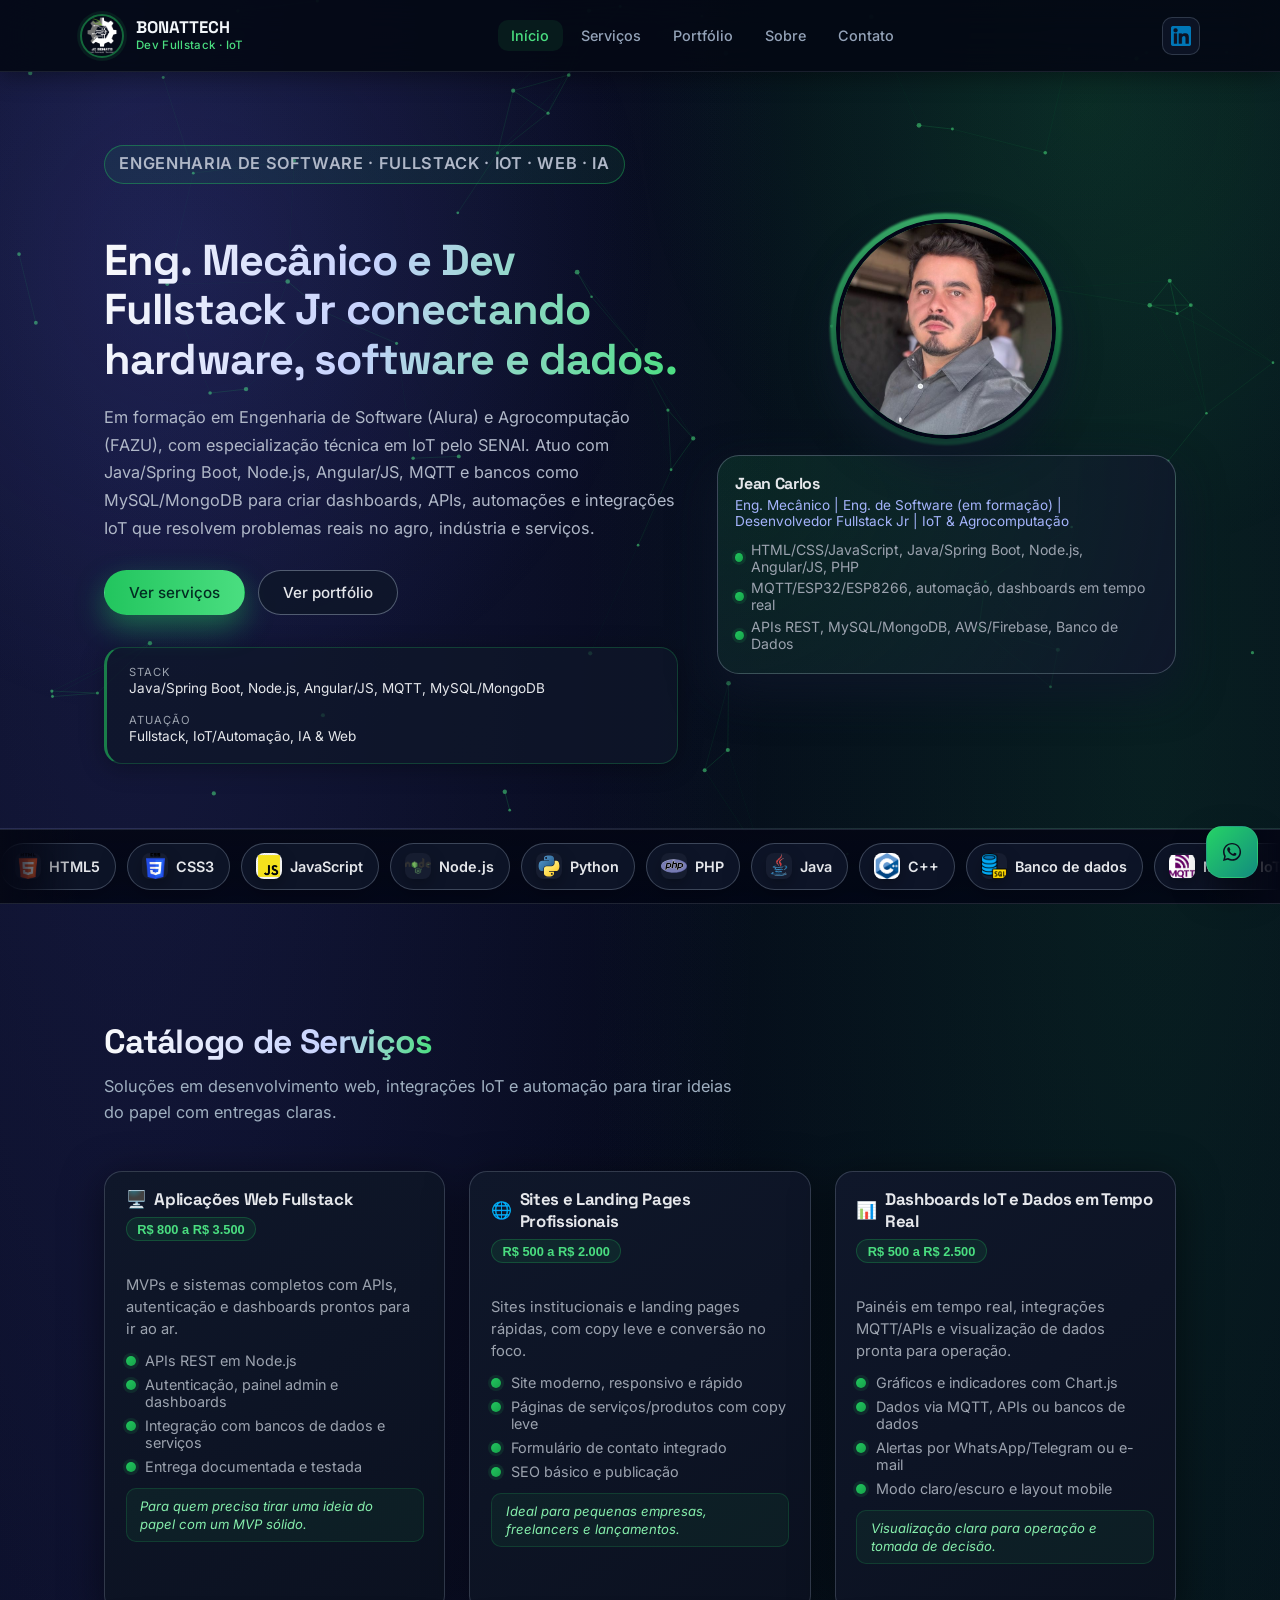
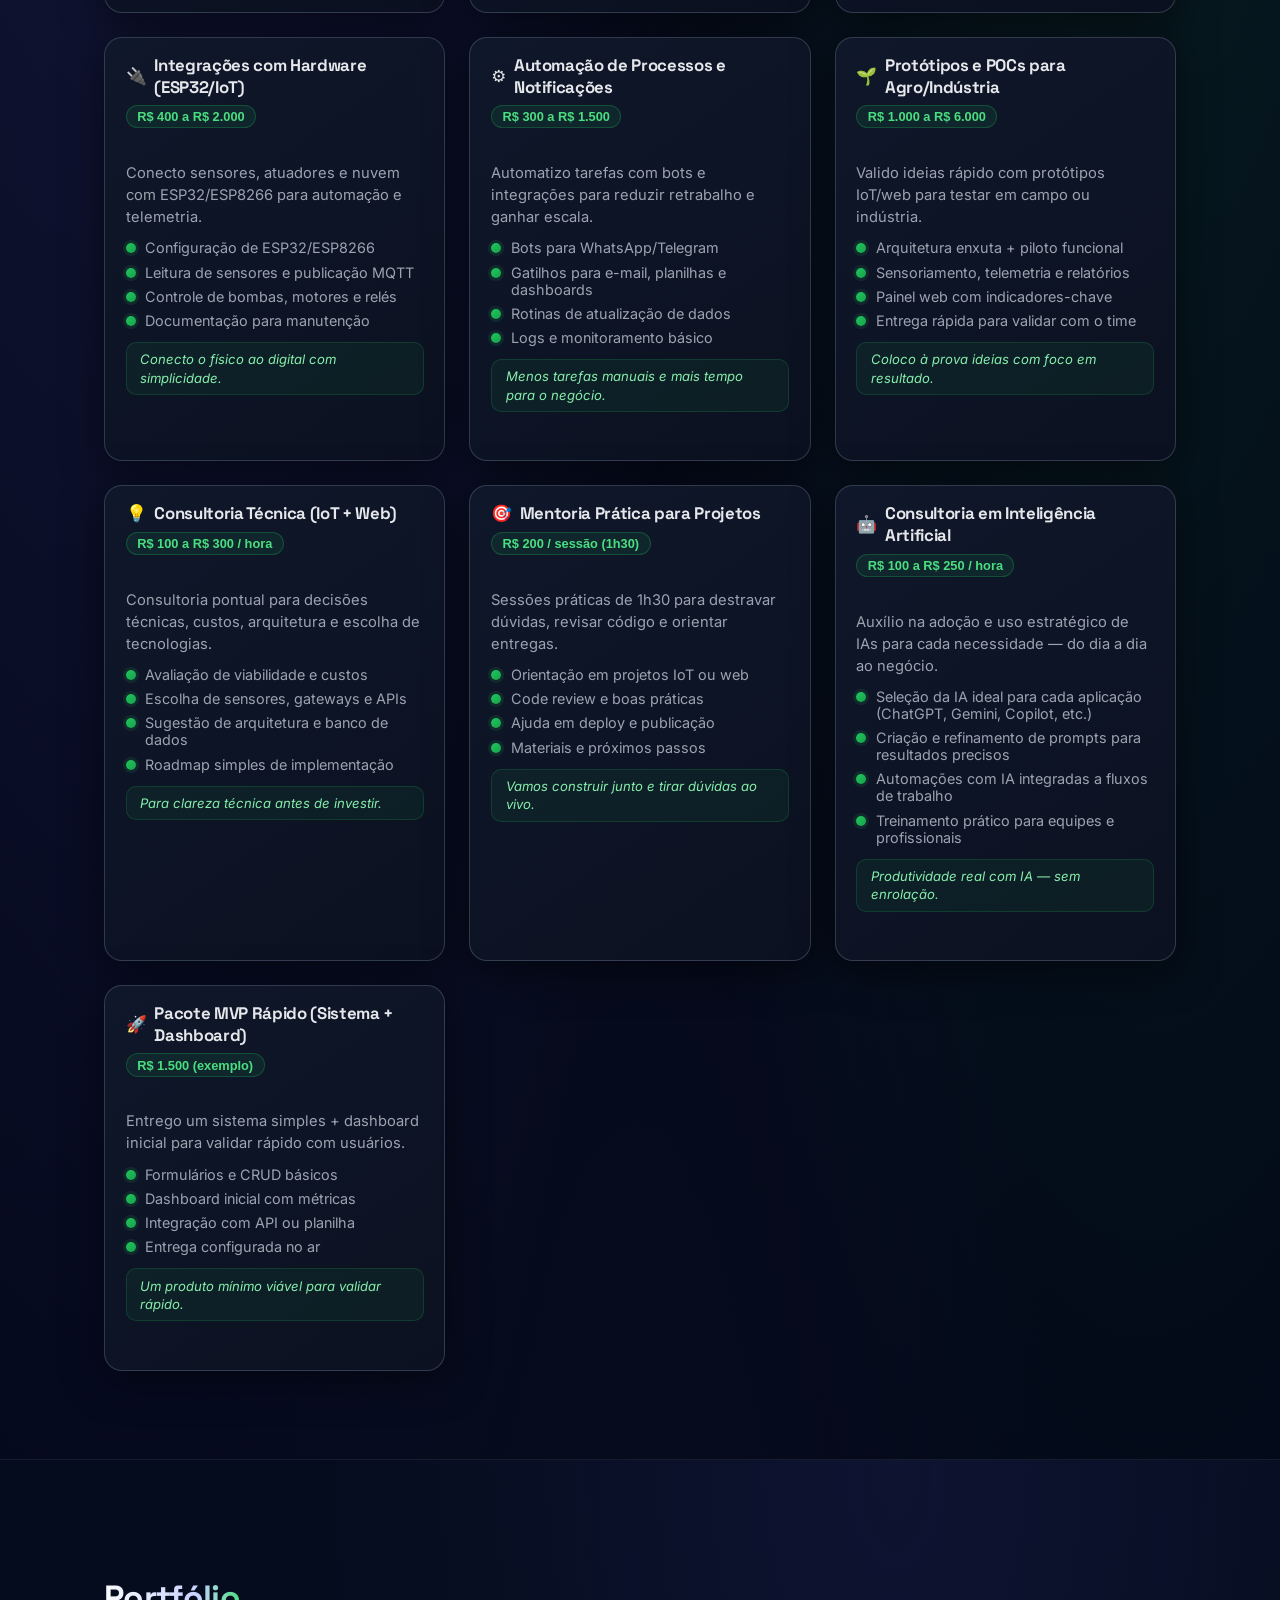
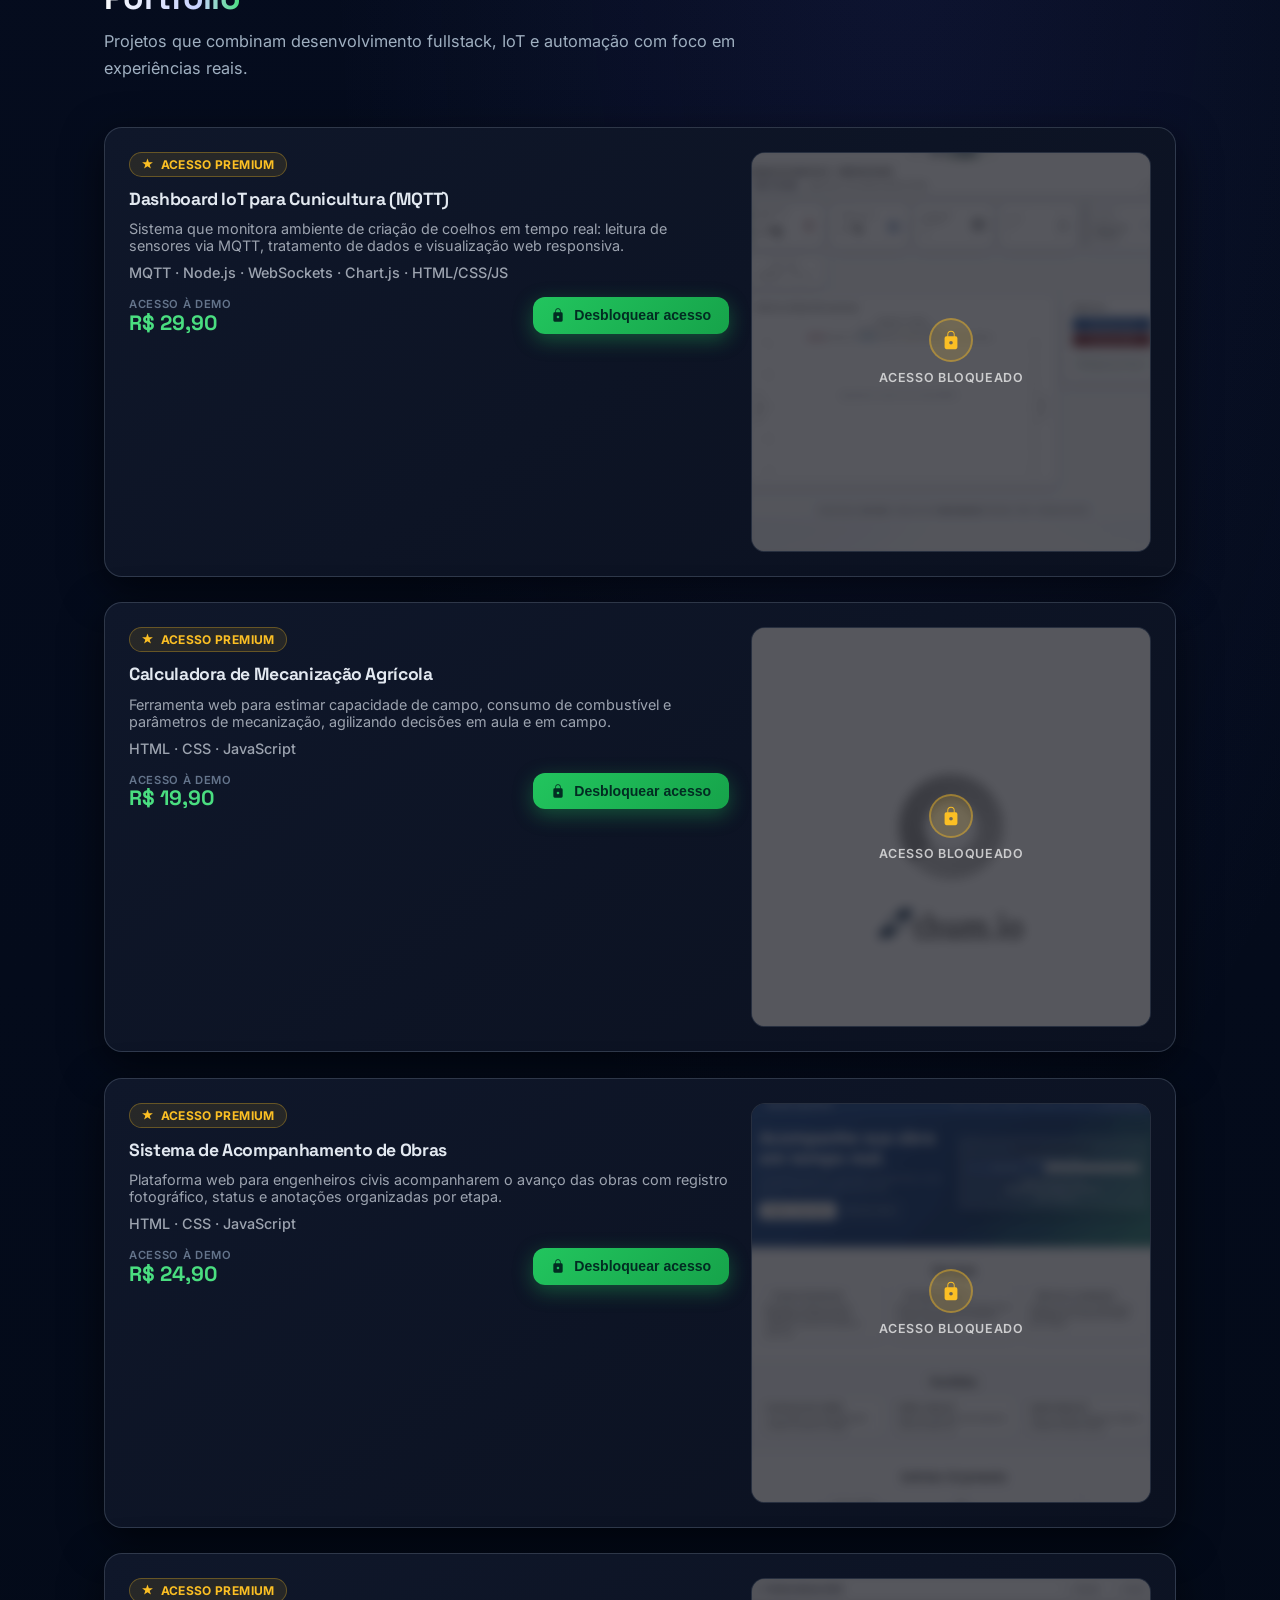
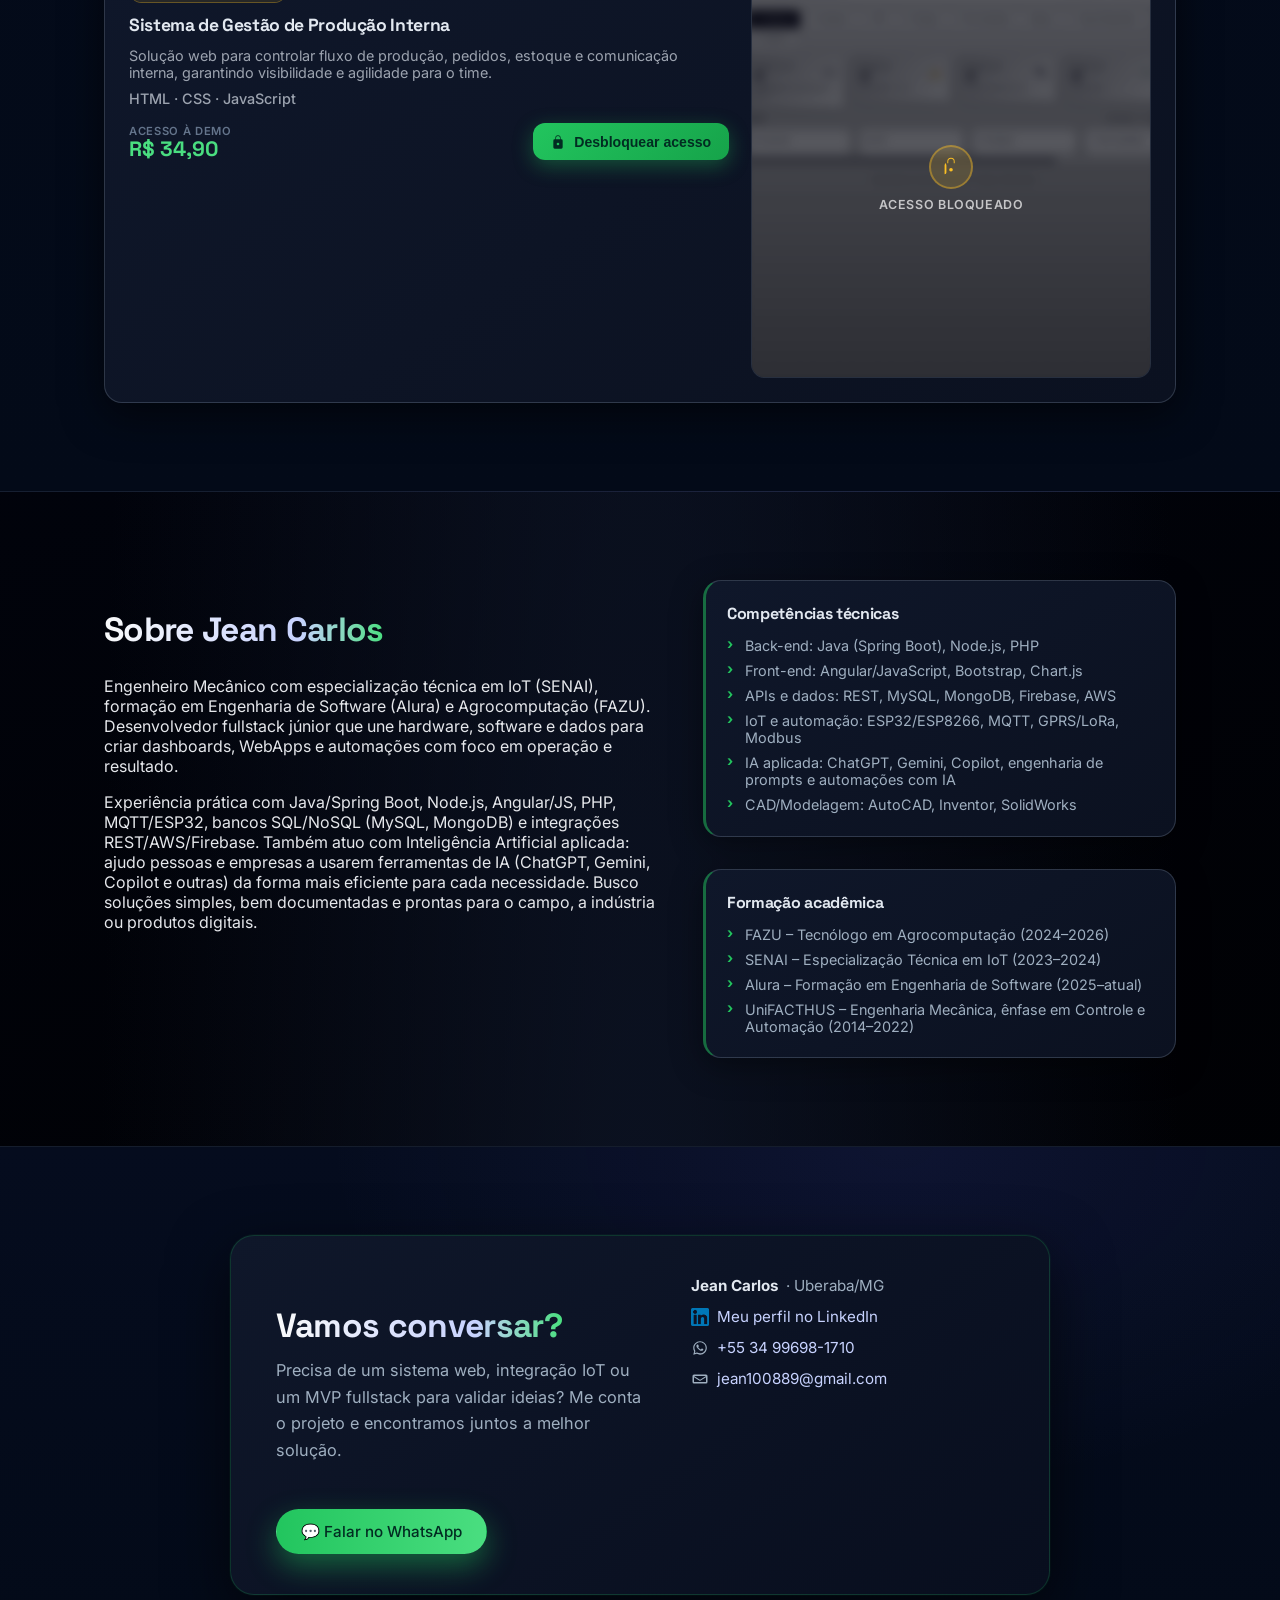
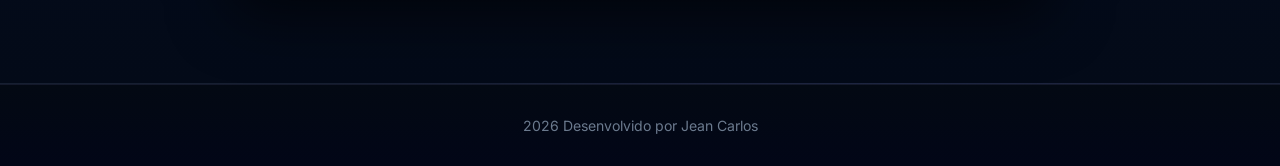
==== commit cc89ac2c: "Renomeia marca de JC Bonato para BONATTECH no logo Co-Authored-By: Claude Sonnet 4.6 <noreply@anthro" ====
--- a/index.html
+++ b/index.html
@@ -57,7 +57,7 @@
       <a href="#hero" class="logo" aria-label="Ir para o início">
         <img src="img/Jc Bonato.png" alt="Foto de Jean Carlos" class="logo-photo" />
         <div class="logo-text">
-          <span class="logo-name">JC Bonato</span>
+          <span class="logo-name">BONATTECH</span>
           <span class="logo-sub">Dev Fullstack · IoT</span>
         </div>
       </a>
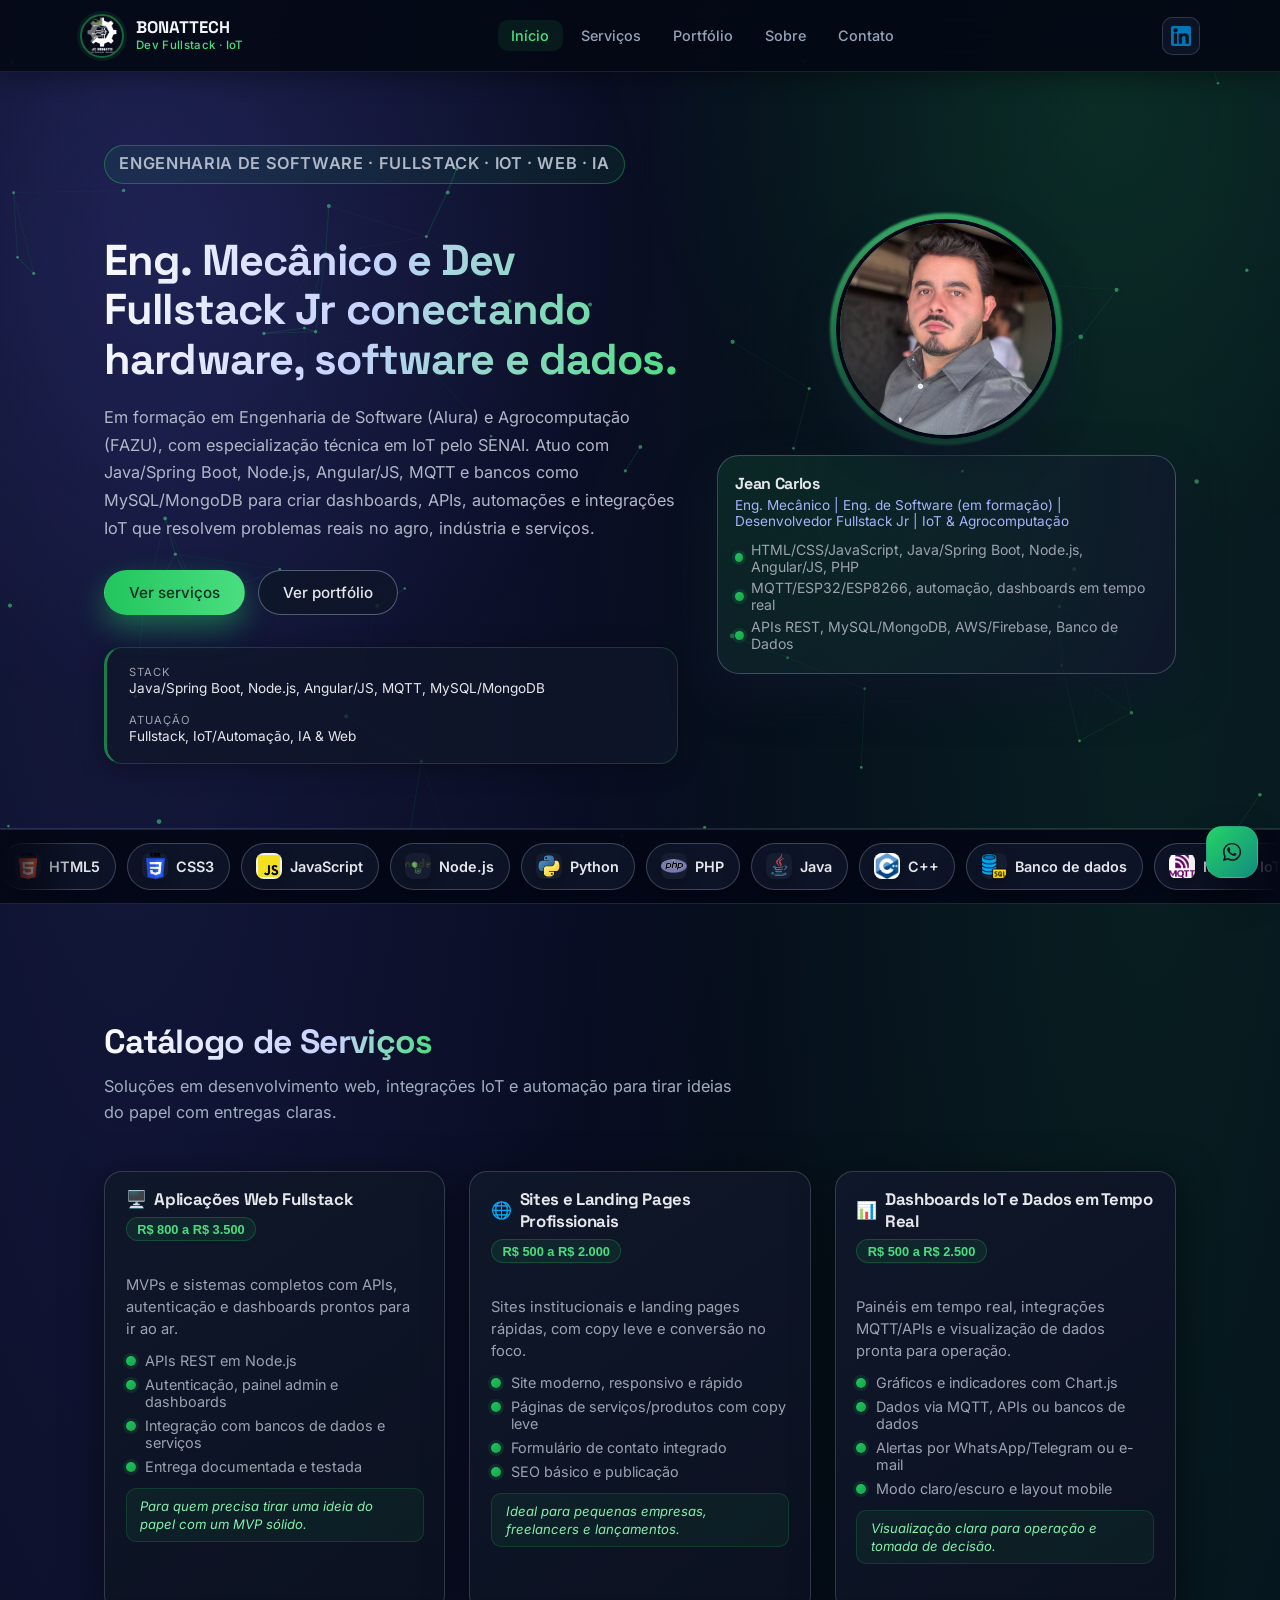
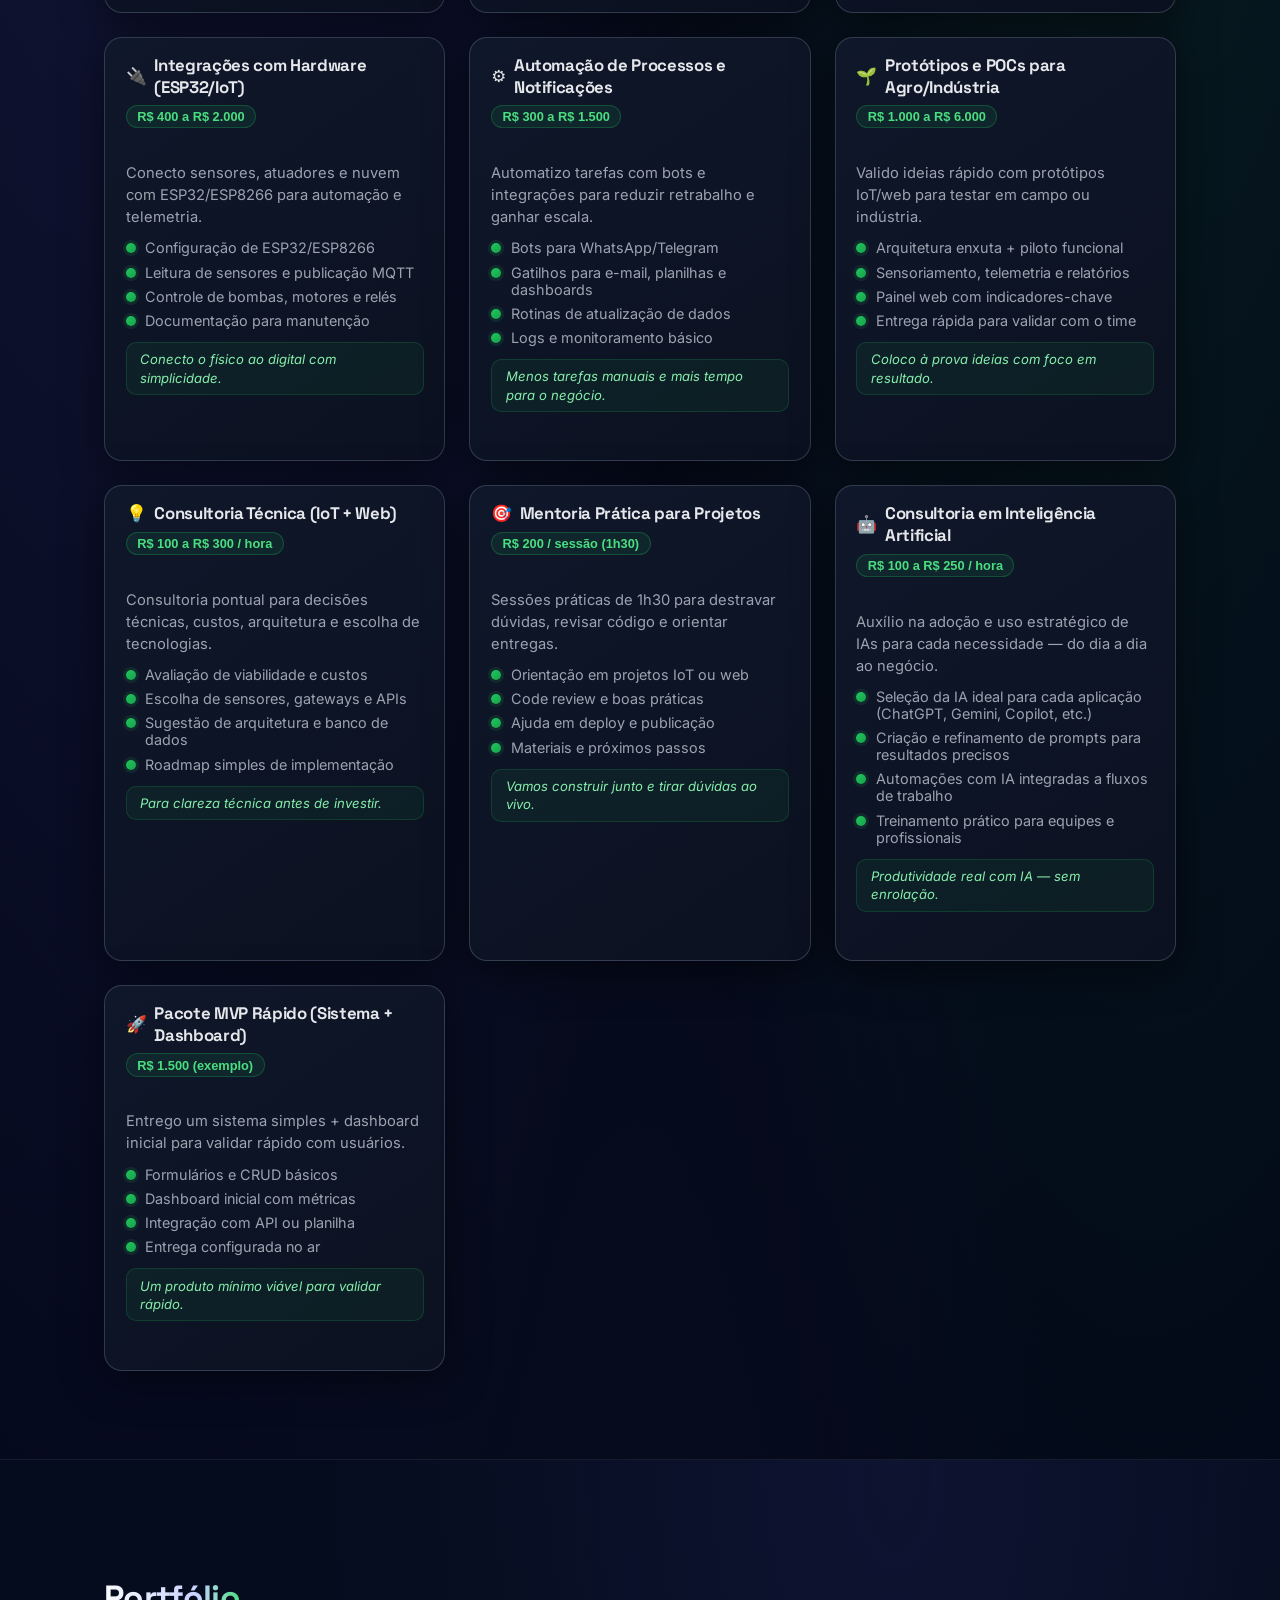
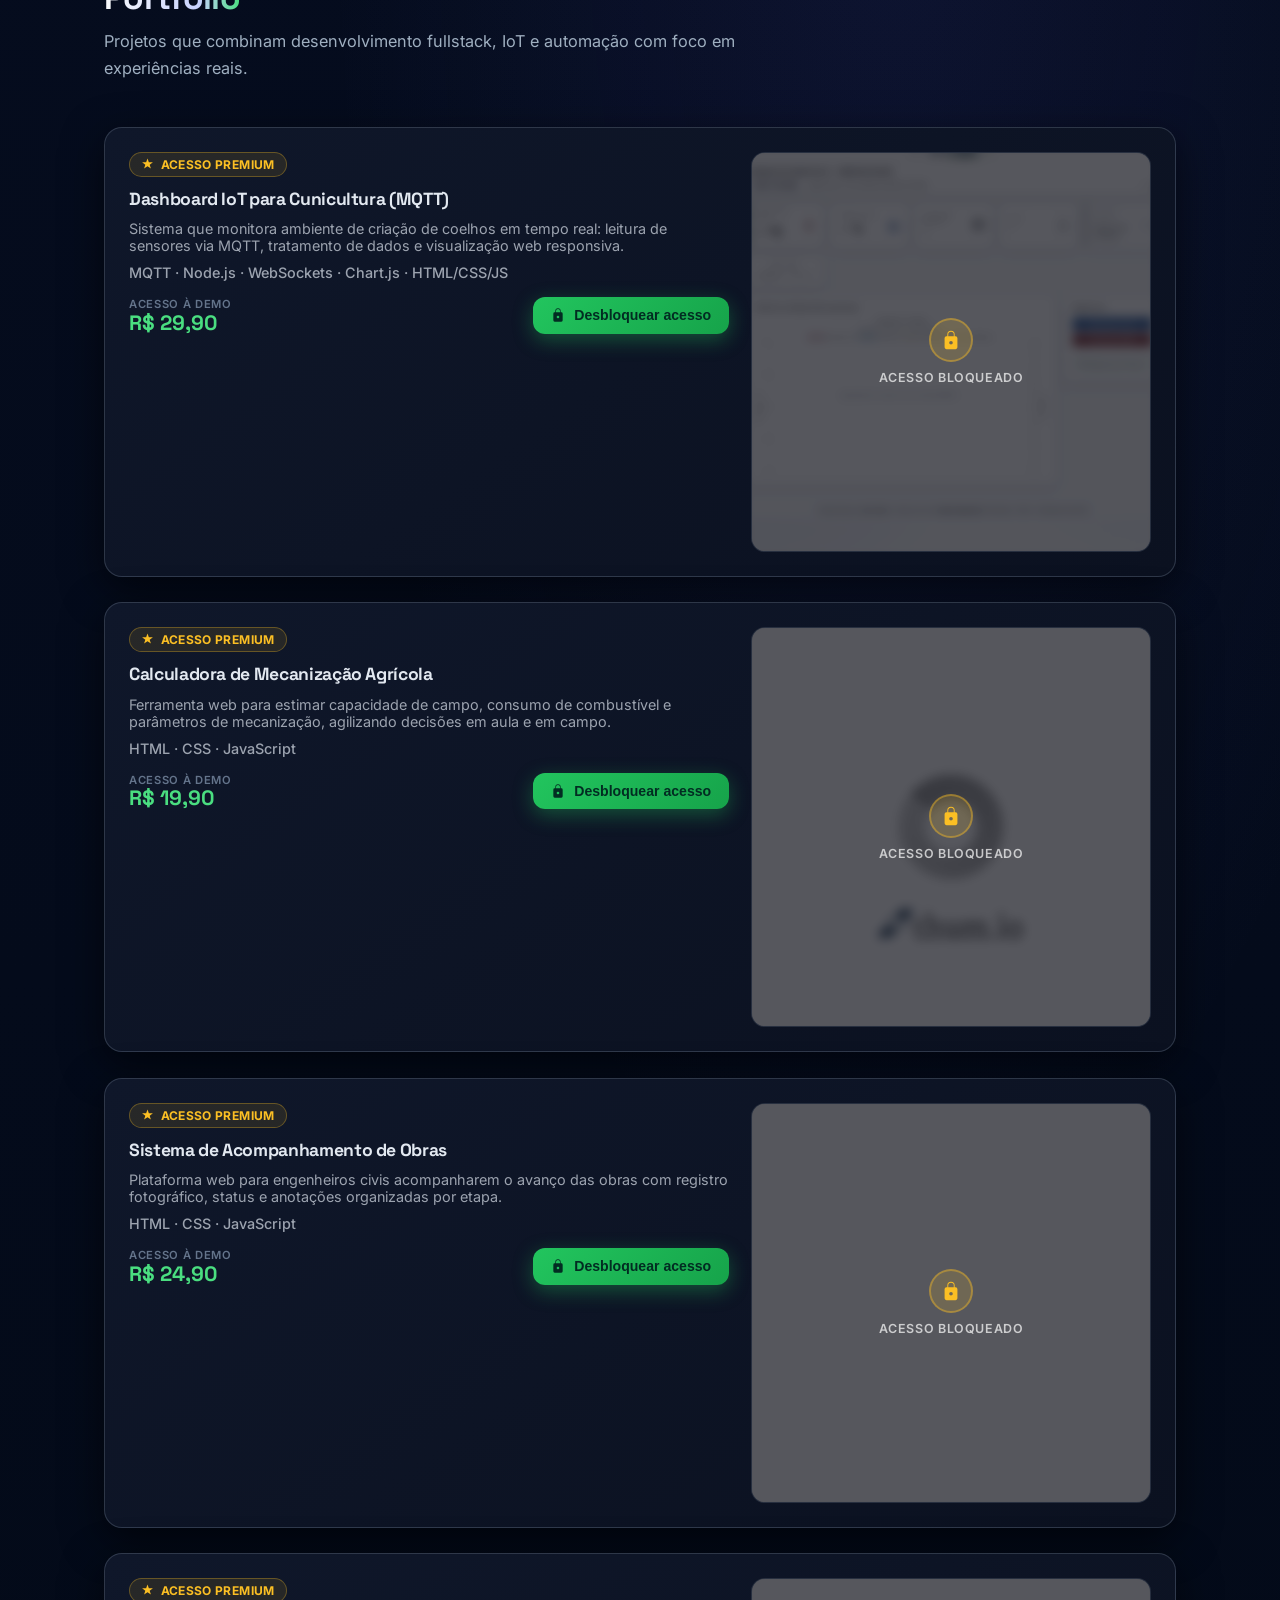
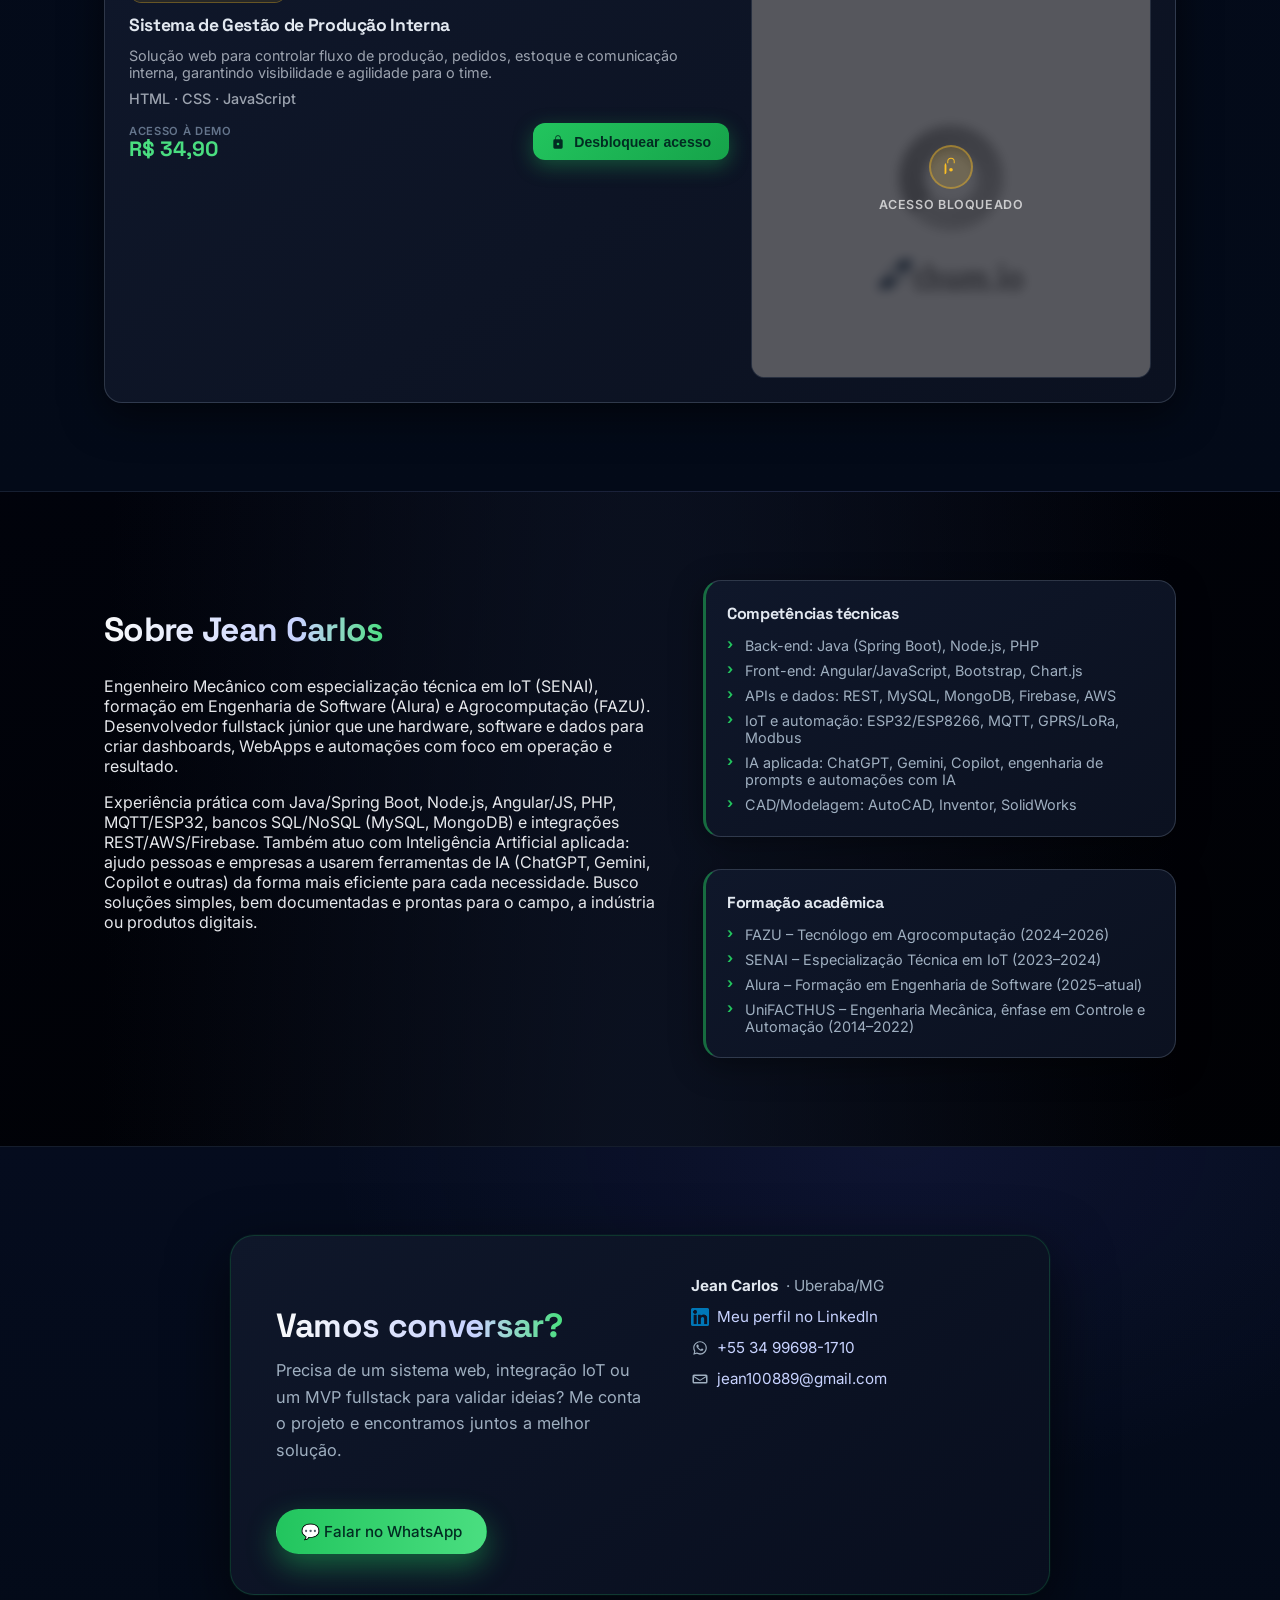
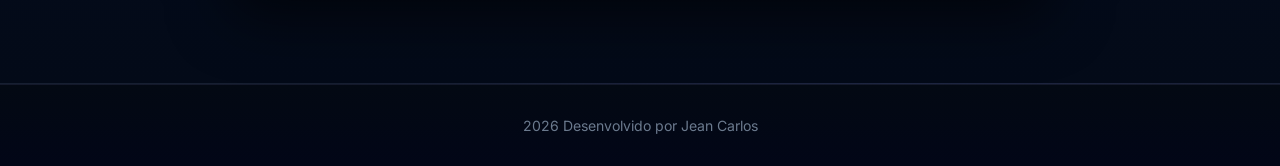
==== commit 69ba41c8: "Renomeia img/Jc Bonato.png para img/bonattech.png Co-Authored-By: Claude Sonnet 4.6 <noreply@anthrop" ====
--- a/index.html
+++ b/index.html
@@ -22,7 +22,7 @@
   <meta name="twitter:image" content="https://bonattech.com.br/img/jean.jpg">
   <link rel="canonical" href="https://bonattech.com.br/" />
 
-  <link rel="icon" href="img/Jc Bonato.png" type="image/png" />
+  <link rel="icon" href="img/bonattech.png" type="image/png" />
   <link rel="preconnect" href="https://fonts.googleapis.com">
   <link rel="preconnect" href="https://fonts.gstatic.com" crossorigin>
   <link
@@ -55,7 +55,7 @@
   <header class="header">
     <div class="container header-content">
       <a href="#hero" class="logo" aria-label="Ir para o início">
-        <img src="img/Jc Bonato.png" alt="Foto de Jean Carlos" class="logo-photo" />
+        <img src="img/bonattech.png" alt="Foto de Jean Carlos" class="logo-photo" />
         <div class="logo-text">
           <span class="logo-name">BONATTECH</span>
           <span class="logo-sub">Dev Fullstack · IoT</span>
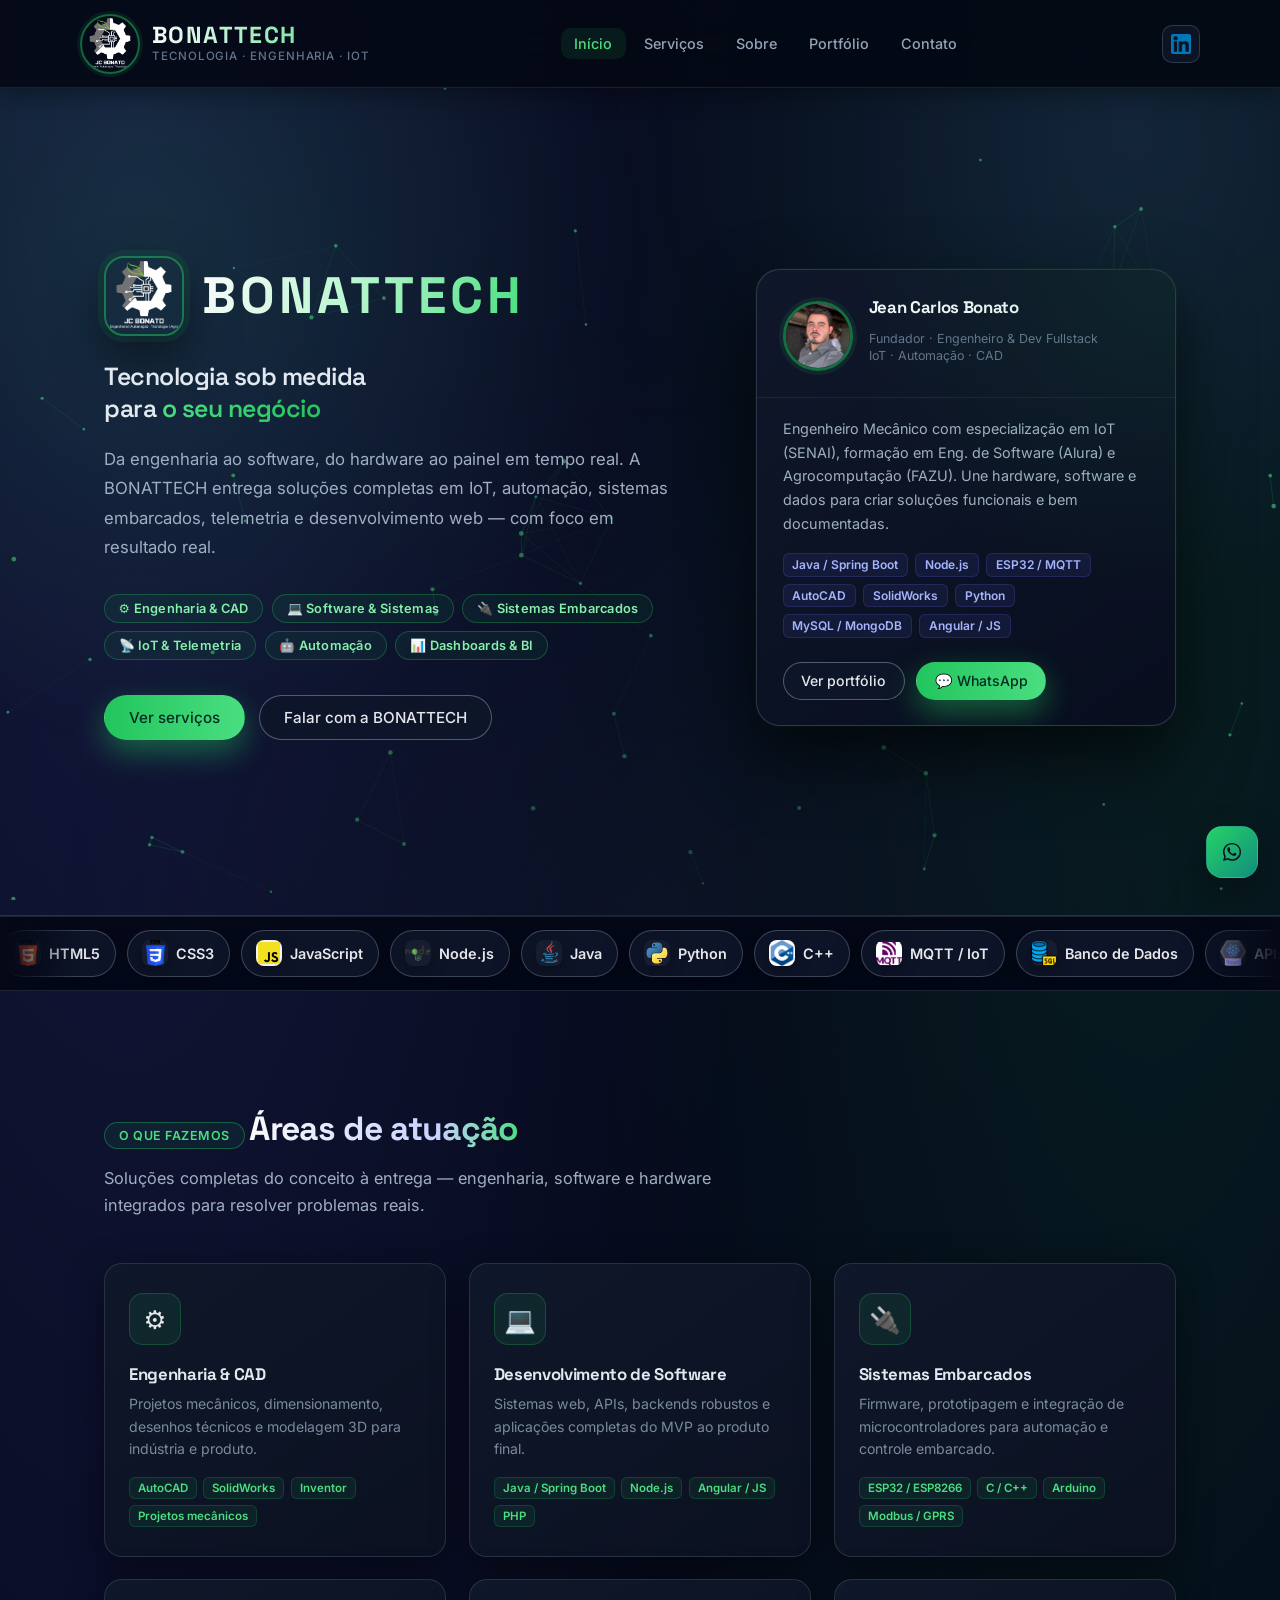
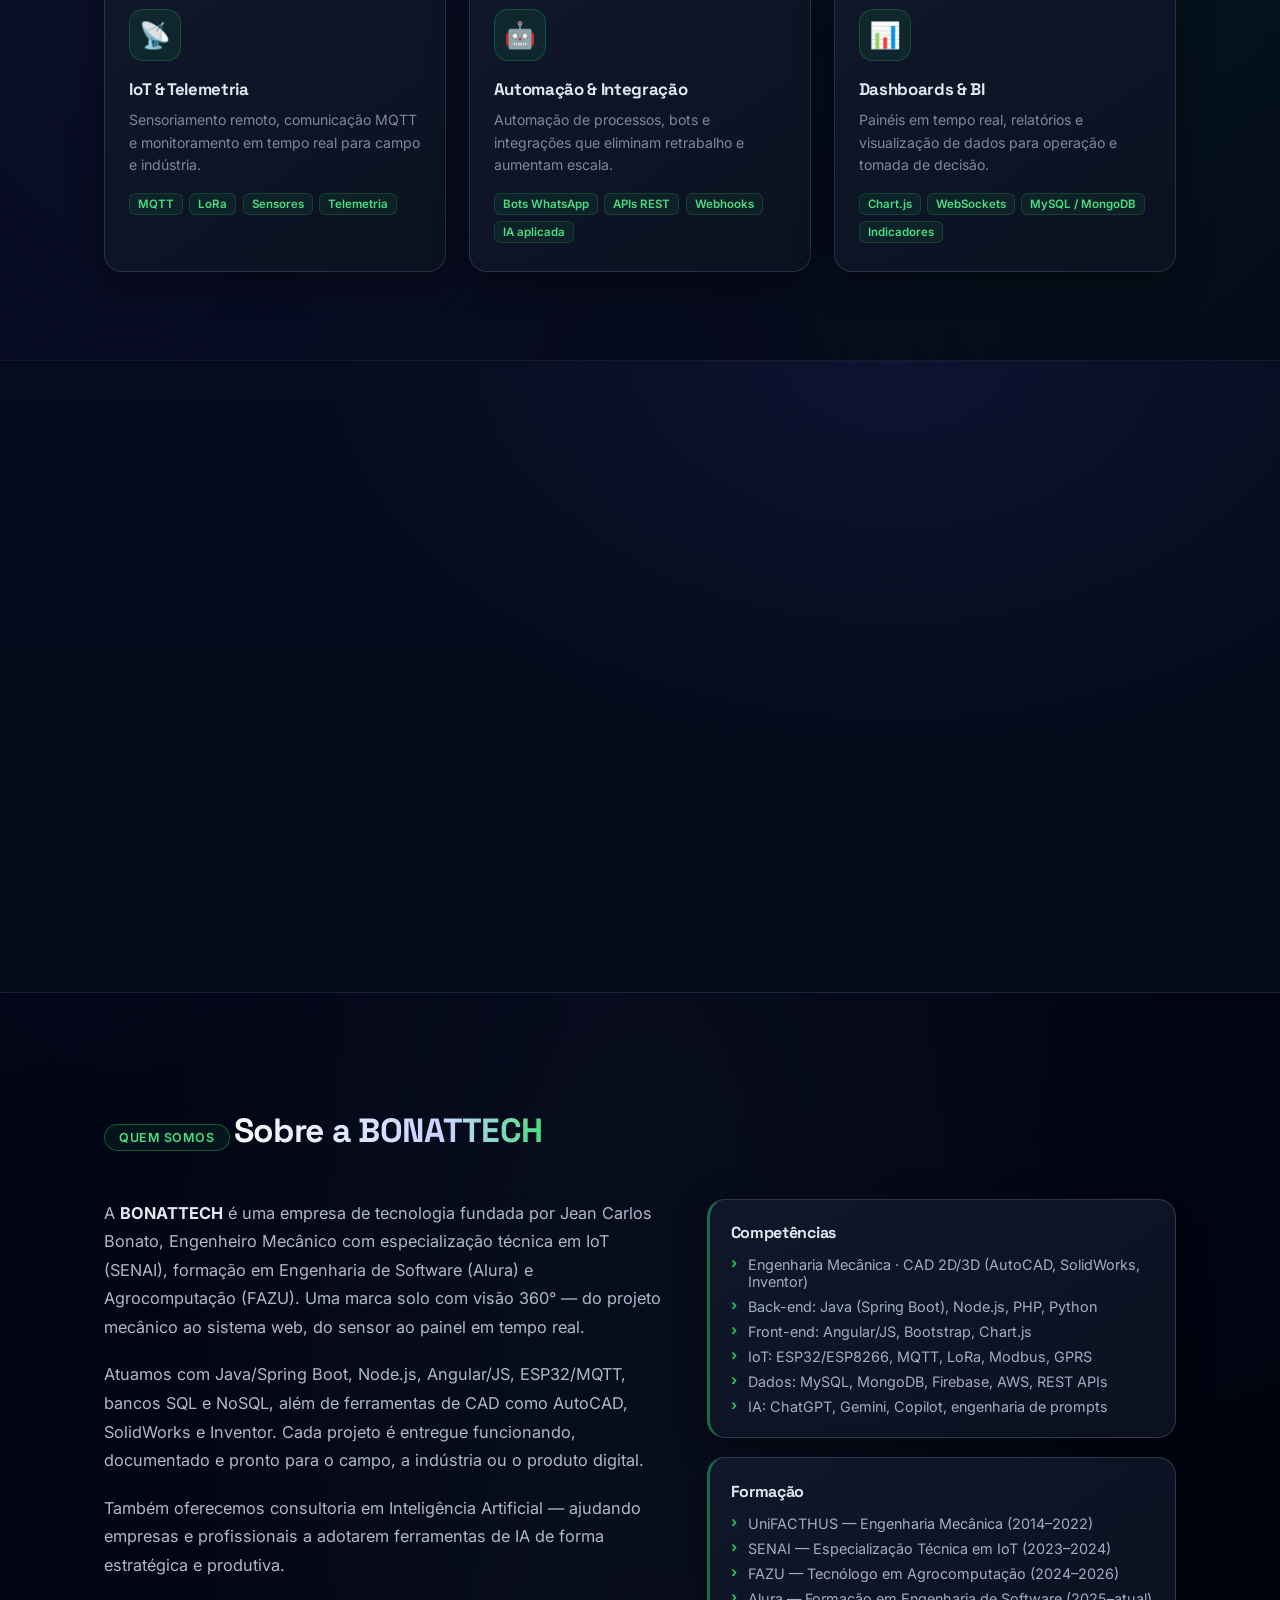
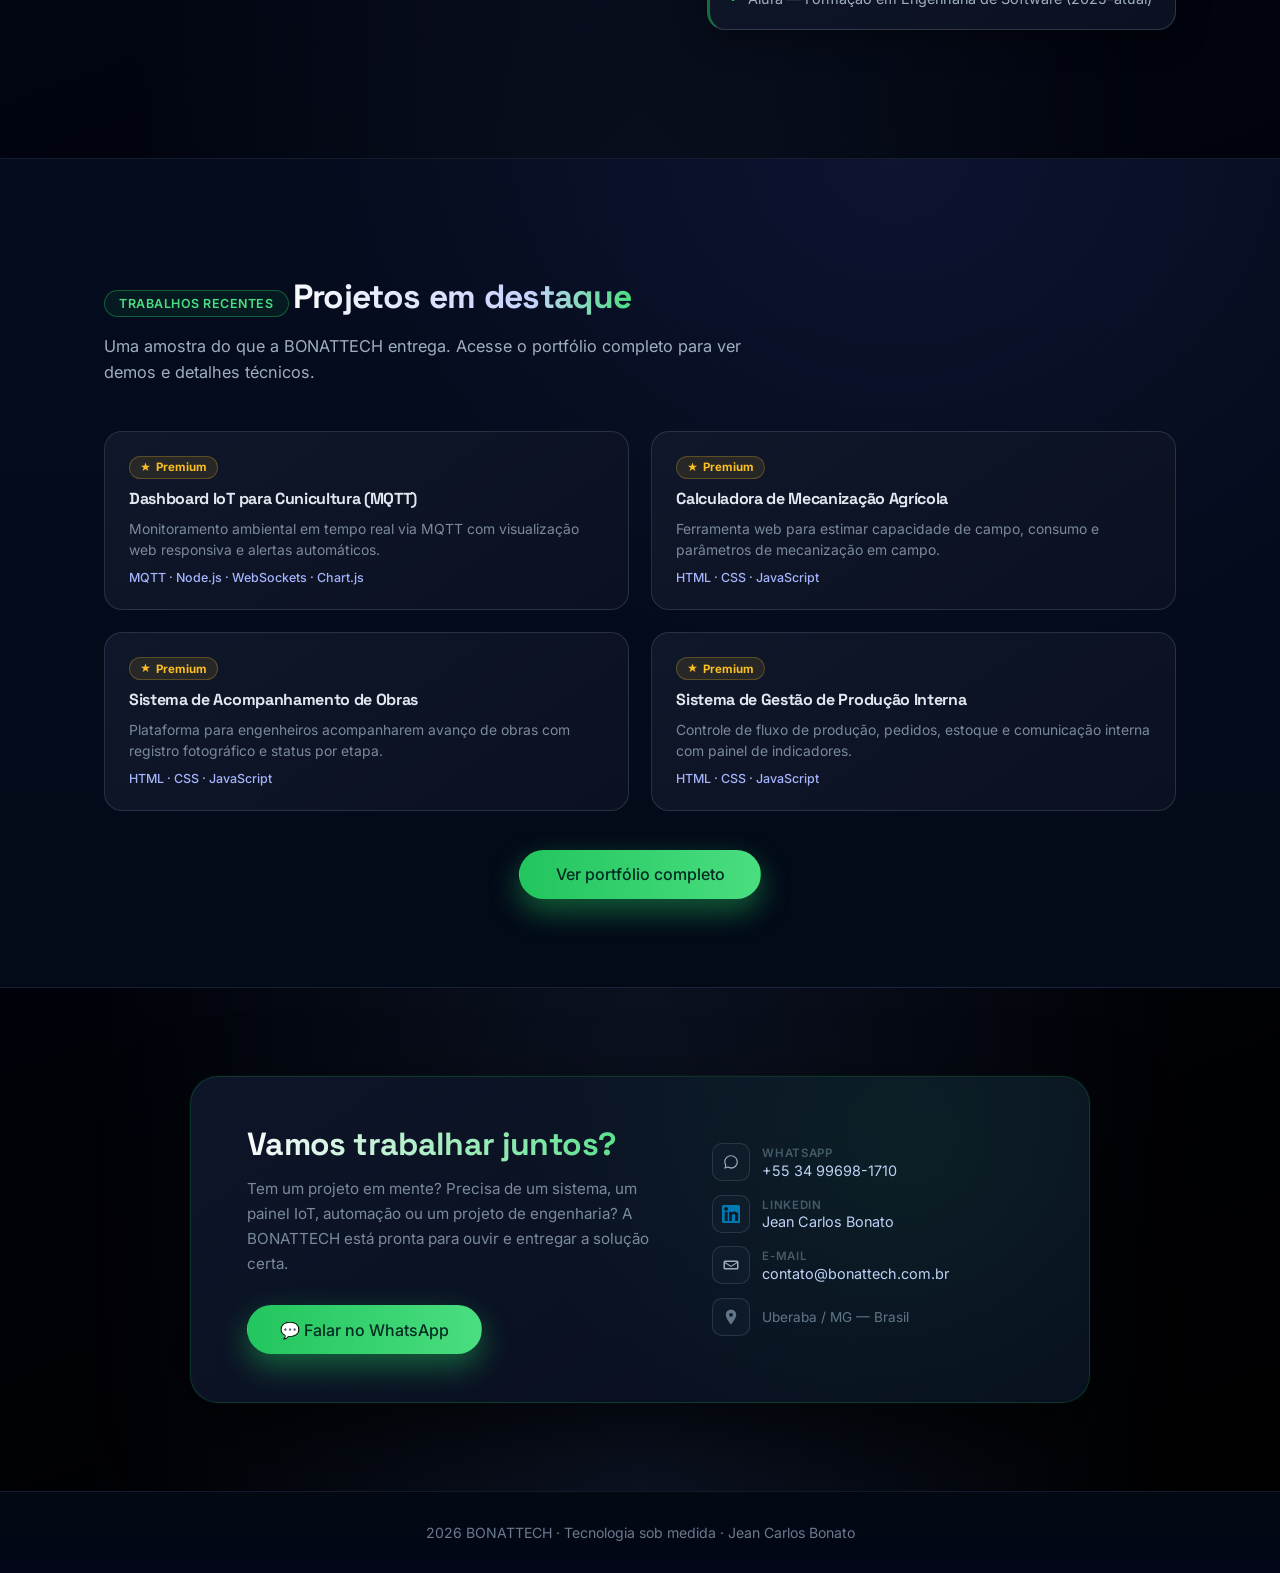
==== commit bfc61e6e: "Cria página institucional BONATTECH como index principal - index.html: nova home institucional com h" ====
--- a/index.html
+++ b/index.html
@@ -1,24 +1,23 @@
-﻿<!DOCTYPE html>
+<!DOCTYPE html>
 <html lang="pt-BR">
 
 <head>
   <meta charset="UTF-8" />
   <meta name="viewport" content="width=device-width, initial-scale=1.0" />
-  <title>Jean Carlos | Engenharia de Software & Fullstack</title>
+  <title>BONATTECH | Tecnologia sob medida para o seu negócio</title>
 
   <meta name="description"
-    content="Jean Carlos - engenheiro de software em formação e desenvolvedor fullstack júnior. Crio aplicações web, dashboards IoT e automações que conectam front-end, back-end e hardware.">
+    content="BONATTECH — empresa de tecnologia especializada em engenharia, CAD, software, sistemas embarcados, IoT, telemetria, automação e dashboards. Soluções sob medida para indústria, agro e serviços.">
   <meta property="og:type" content="website">
-  <meta property="og:title" content="Jean Carlos | Engenharia de Software & Fullstack">
+  <meta property="og:title" content="BONATTECH | Tecnologia sob medida">
   <meta property="og:description"
-    content="Aplicações web, integrações IoT e automação para agro, indústria e produtos digitais.">
+    content="Engenharia, software, IoT, telemetria, automação e dashboards para o seu negócio.">
   <meta property="og:image" content="https://bonattech.com.br/img/jean.jpg">
   <meta property="og:url" content="https://bonattech.com.br/">
   <meta property="og:locale" content="pt_BR">
   <meta name="twitter:card" content="summary_large_image">
-  <meta name="twitter:title" content="Jean Carlos | Engenharia de Software & Fullstack">
-  <meta name="twitter:description"
-    content="Dev fullstack júnior com IoT. Dashboards, APIs, automação e entregas enxutas.">
+  <meta name="twitter:title" content="BONATTECH | Tecnologia sob medida">
+  <meta name="twitter:description" content="Engenharia, software, IoT, telemetria, automação e dashboards.">
   <meta name="twitter:image" content="https://bonattech.com.br/img/jean.jpg">
   <link rel="canonical" href="https://bonattech.com.br/" />
 
@@ -29,36 +28,478 @@
     href="https://fonts.googleapis.com/css2?family=Inter:wght@400;500;600;700&family=Space+Grotesk:wght@500;600;700&display=swap"
     rel="stylesheet">
   <link rel="stylesheet" href="style.css" />
+  <style>
+    /* ── Overrides institucionais ── */
+    .inst-logo-photo {
+      width: 60px;
+      height: 60px;
+    }
+    .inst-logo-name {
+      font-size: 1.45rem;
+      letter-spacing: 0.06em;
+      background: linear-gradient(90deg, #f9fafb 0%, #4ade80 100%);
+      -webkit-background-clip: text;
+      -webkit-text-fill-color: transparent;
+      background-clip: text;
+    }
+    .inst-logo-sub {
+      font-size: 0.72rem;
+      color: #64748b;
+      letter-spacing: 0.08em;
+      text-transform: uppercase;
+    }
+
+    /* Hero institucional */
+    .hero-inst {
+      padding: 5rem 0 5.5rem;
+      display: flex;
+      align-items: center;
+      min-height: 92vh;
+      border-bottom: 1px solid rgba(148, 163, 184, 0.15);
+      background:
+        radial-gradient(circle at 12% 20%, rgba(34, 197, 94, 0.13), transparent 38%),
+        radial-gradient(circle at 88% 5%, rgba(99, 102, 241, 0.12), transparent 35%),
+        radial-gradient(circle at 50% 100%, rgba(15, 23, 42, 0.6), transparent 55%);
+    }
+    .hero-inst-inner {
+      display: grid;
+      grid-template-columns: minmax(0, 1fr) minmax(0, 420px);
+      gap: 3rem;
+      align-items: center;
+    }
+    .hero-brand {
+      display: flex;
+      align-items: center;
+      gap: 1.1rem;
+      margin-bottom: 1.6rem;
+    }
+    .hero-brand-logo {
+      width: 80px;
+      height: 80px;
+      border-radius: 20px;
+      object-fit: cover;
+      border: 2px solid rgba(34, 197, 94, 0.5);
+      box-shadow: 0 0 0 6px rgba(34, 197, 94, 0.08), 0 20px 50px rgba(0,0,0,0.5);
+    }
+    .hero-brand-name {
+      font-family: var(--font-heading);
+      font-size: 3.2rem;
+      font-weight: 700;
+      letter-spacing: 0.08em;
+      background: linear-gradient(105deg, #f9fafb 0%, #bbf7d0 45%, #4ade80 100%);
+      -webkit-background-clip: text;
+      -webkit-text-fill-color: transparent;
+      background-clip: text;
+      line-height: 1;
+    }
+    .hero-tagline {
+      font-size: 1.55rem;
+      font-family: var(--font-heading);
+      font-weight: 600;
+      color: #e2e8f0;
+      line-height: 1.3;
+      margin-bottom: 1.2rem;
+      max-width: 34rem;
+    }
+    .hero-tagline span {
+      background: linear-gradient(90deg, #4ade80, #22c55e);
+      -webkit-background-clip: text;
+      -webkit-text-fill-color: transparent;
+      background-clip: text;
+    }
+    .hero-desc {
+      color: #9fafc0;
+      font-size: 1.05rem;
+      line-height: 1.75;
+      max-width: 36rem;
+      margin-bottom: 2rem;
+    }
+    .hero-chips {
+      display: flex;
+      flex-wrap: wrap;
+      gap: 0.55rem;
+      margin-bottom: 2.2rem;
+    }
+    .hero-chip {
+      display: inline-flex;
+      align-items: center;
+      gap: 0.4rem;
+      padding: 0.35rem 0.85rem;
+      border-radius: 999px;
+      font-size: 0.8rem;
+      font-weight: 600;
+      border: 1px solid rgba(34, 197, 94, 0.3);
+      background: rgba(34, 197, 94, 0.07);
+      color: #86efac;
+      letter-spacing: 0.02em;
+    }
+    .hero-actions-inst {
+      display: flex;
+      flex-wrap: wrap;
+      gap: 0.9rem;
+    }
+
+    /* Card de apresentação do fundador */
+    .founder-card {
+      background: linear-gradient(145deg, #0f172a, #080e1e);
+      border-radius: 24px;
+      border: 1px solid rgba(148, 163, 184, 0.25);
+      box-shadow: 0 30px 70px rgba(0,0,0,0.65), 0 0 0 1px rgba(34,197,94,0.06);
+      overflow: hidden;
+      position: relative;
+    }
+    .founder-card::before {
+      content: "";
+      position: absolute;
+      inset: 0;
+      background: radial-gradient(circle at top right, rgba(34,197,94,0.1), transparent 55%);
+      pointer-events: none;
+    }
+    .founder-card-top {
+      display: flex;
+      align-items: center;
+      gap: 1rem;
+      padding: 1.6rem 1.6rem 1.2rem;
+      border-bottom: 1px solid rgba(148,163,184,0.1);
+    }
+    .founder-photo {
+      width: 70px;
+      height: 70px;
+      border-radius: 50%;
+      object-fit: cover;
+      border: 3px solid rgba(34,197,94,0.5);
+      box-shadow: 0 0 0 4px rgba(34,197,94,0.1);
+      flex-shrink: 0;
+    }
+    .founder-info h3 {
+      margin: 0 0 0.25rem;
+      font-size: 1.05rem;
+      color: #f1f5f9;
+    }
+    .founder-title {
+      font-size: 0.78rem;
+      color: #64748b;
+      line-height: 1.4;
+    }
+    .founder-card-body {
+      padding: 1.2rem 1.6rem 1.5rem;
+    }
+    .founder-card-body p {
+      font-size: 0.9rem;
+      color: #9fafc0;
+      line-height: 1.65;
+      margin: 0 0 1.1rem;
+    }
+    .founder-tags {
+      display: flex;
+      flex-wrap: wrap;
+      gap: 0.45rem;
+    }
+    .ftag {
+      font-size: 0.75rem;
+      font-weight: 600;
+      color: #a5b4fc;
+      background: rgba(99,102,241,0.1);
+      border: 1px solid rgba(99,102,241,0.2);
+      border-radius: 6px;
+      padding: 0.2rem 0.55rem;
+    }
+    .founder-card-actions {
+      padding: 0 1.6rem 1.6rem;
+      display: flex;
+      gap: 0.7rem;
+      flex-wrap: wrap;
+    }
+
+    /* Seção Serviços Institucionais */
+    .services-inst-grid {
+      display: grid;
+      grid-template-columns: repeat(3, minmax(0, 1fr));
+      gap: 1.4rem;
+    }
+    .svc-card {
+      background: linear-gradient(145deg, #0f172a, #0b1120);
+      border-radius: var(--radius-lg);
+      border: 1px solid rgba(148,163,184,0.2);
+      padding: 1.8rem 1.5rem;
+      box-shadow: 0 8px 36px rgba(0,0,0,0.45);
+      transition: border-color var(--transition), transform var(--transition), box-shadow var(--transition);
+      position: relative;
+      overflow: hidden;
+    }
+    .svc-card::before {
+      content: "";
+      position: absolute;
+      inset: 0;
+      background: radial-gradient(circle at top left, rgba(34,197,94,0.12), transparent 55%);
+      opacity: 0;
+      transition: opacity var(--transition);
+      pointer-events: none;
+    }
+    .svc-card:hover {
+      border-color: rgba(34,197,94,0.4);
+      transform: translateY(-3px);
+      box-shadow: 0 14px 50px rgba(0,0,0,0.6);
+    }
+    .svc-card:hover::before { opacity: 1; }
+    .svc-icon {
+      width: 52px;
+      height: 52px;
+      border-radius: 14px;
+      background: rgba(34,197,94,0.1);
+      border: 1px solid rgba(34,197,94,0.25);
+      display: flex;
+      align-items: center;
+      justify-content: center;
+      font-size: 1.6rem;
+      margin-bottom: 1.1rem;
+    }
+    .svc-card h3 {
+      margin: 0 0 0.55rem;
+      font-size: 1.05rem;
+      color: #e2e8f0;
+    }
+    .svc-card p {
+      font-size: 0.88rem;
+      color: #7a8a9e;
+      line-height: 1.6;
+      margin: 0 0 1rem;
+    }
+    .svc-tags {
+      display: flex;
+      flex-wrap: wrap;
+      gap: 0.4rem;
+    }
+    .svc-tag {
+      font-size: 0.72rem;
+      font-weight: 600;
+      color: #4ade80;
+      background: rgba(34,197,94,0.08);
+      border: 1px solid rgba(34,197,94,0.2);
+      border-radius: 6px;
+      padding: 0.18rem 0.5rem;
+    }
+
+    /* Diferenciais */
+    .diff-grid {
+      display: grid;
+      grid-template-columns: repeat(4, minmax(0,1fr));
+      gap: 1.2rem;
+    }
+    .diff-card {
+      background: rgba(15,23,42,0.7);
+      border-radius: 16px;
+      border: 1px solid rgba(148,163,184,0.18);
+      padding: 1.5rem 1.2rem;
+      text-align: center;
+      transition: border-color var(--transition), transform var(--transition);
+    }
+    .diff-card:hover {
+      border-color: rgba(34,197,94,0.35);
+      transform: translateY(-2px);
+    }
+    .diff-num {
+      font-family: var(--font-heading);
+      font-size: 2.4rem;
+      font-weight: 700;
+      background: linear-gradient(90deg, #4ade80, #22c55e);
+      -webkit-background-clip: text;
+      -webkit-text-fill-color: transparent;
+      background-clip: text;
+      line-height: 1;
+      margin-bottom: 0.4rem;
+    }
+    .diff-label {
+      font-size: 0.85rem;
+      color: #9fafc0;
+      line-height: 1.4;
+    }
+
+    /* Portfolio preview */
+    .portfolio-preview-grid {
+      display: grid;
+      grid-template-columns: repeat(2, minmax(0,1fr));
+      gap: 1.4rem;
+      margin-bottom: 2.4rem;
+    }
+    .pp-card {
+      background: linear-gradient(145deg, #0f172a, #0b1120);
+      border-radius: var(--radius-lg);
+      border: 1px solid rgba(148,163,184,0.2);
+      padding: 1.5rem;
+      display: flex;
+      flex-direction: column;
+      gap: 0.6rem;
+      transition: border-color var(--transition), transform var(--transition);
+    }
+    .pp-card:hover {
+      border-color: rgba(34,197,94,0.4);
+      transform: translateY(-2px);
+    }
+    .pp-card h3 {
+      margin: 0;
+      font-size: 1rem;
+      color: #e2e8f0;
+    }
+    .pp-card p {
+      font-size: 0.87rem;
+      color: #7a8a9e;
+      margin: 0;
+      line-height: 1.5;
+    }
+    .pp-tech {
+      font-size: 0.78rem;
+      color: #a5b4fc;
+      font-weight: 500;
+    }
+    .pp-badge {
+      display: inline-flex;
+      align-items: center;
+      gap: 0.35rem;
+      font-size: 0.72rem;
+      font-weight: 700;
+      color: #fbbf24;
+      background: rgba(251,191,36,0.1);
+      border: 1px solid rgba(251,191,36,0.25);
+      border-radius: 999px;
+      padding: 0.2rem 0.6rem;
+      width: fit-content;
+    }
+    .portfolio-cta-wrap {
+      text-align: center;
+    }
+
+    /* Contato institucional */
+    .contact-inst-card {
+      background: linear-gradient(145deg, #0d1528, #080e1e);
+      border-radius: 28px;
+      border: 1px solid rgba(34,197,94,0.2);
+      padding: 3rem 3.5rem;
+      box-shadow: 0 30px 80px rgba(0,0,0,0.7), 0 0 0 1px rgba(34,197,94,0.06);
+      display: grid;
+      grid-template-columns: minmax(0,1.3fr) minmax(0,1fr);
+      gap: 3rem;
+      align-items: center;
+      max-width: 900px;
+      margin: 0 auto;
+      position: relative;
+      overflow: hidden;
+    }
+    .contact-inst-card::before {
+      content: "";
+      position: absolute;
+      inset: 0;
+      background: radial-gradient(circle at 80% 20%, rgba(34,197,94,0.08), transparent 50%);
+      pointer-events: none;
+    }
+    .contact-inst-headline {
+      font-family: var(--font-heading);
+      font-size: 2rem;
+      font-weight: 700;
+      background: linear-gradient(90deg, #f9fafb, #4ade80);
+      -webkit-background-clip: text;
+      -webkit-text-fill-color: transparent;
+      background-clip: text;
+      margin: 0 0 0.8rem;
+      line-height: 1.2;
+    }
+    .contact-inst-sub {
+      color: #7a8a9e;
+      font-size: 0.95rem;
+      line-height: 1.65;
+      margin: 0 0 1.8rem;
+    }
+    .contact-inst-channels {
+      display: flex;
+      flex-direction: column;
+      gap: 0.85rem;
+    }
+    .channel-item {
+      display: flex;
+      align-items: center;
+      gap: 0.75rem;
+      color: #9fafc0;
+      font-size: 0.9rem;
+    }
+    .channel-icon {
+      width: 38px;
+      height: 38px;
+      border-radius: 10px;
+      border: 1px solid rgba(148,163,184,0.2);
+      background: rgba(15,23,42,0.8);
+      display: flex;
+      align-items: center;
+      justify-content: center;
+      flex-shrink: 0;
+    }
+    .channel-icon svg { width: 18px; height: 18px; fill: currentColor; }
+    .channel-icon img { width: 18px; height: 18px; object-fit: contain; }
+    .channel-item a {
+      color: #c7d2fe;
+      transition: color var(--transition);
+    }
+    .channel-item a:hover { color: #4ade80; }
+
+    /* Responsive overrides */
+    @media (max-width: 960px) {
+      .hero-inst-inner {
+        grid-template-columns: minmax(0,1fr);
+      }
+      .services-inst-grid {
+        grid-template-columns: repeat(2, minmax(0,1fr));
+      }
+      .diff-grid {
+        grid-template-columns: repeat(2, minmax(0,1fr));
+      }
+      .contact-inst-card {
+        grid-template-columns: minmax(0,1fr);
+        gap: 2rem;
+        padding: 2.2rem 1.8rem;
+      }
+    }
+    @media (max-width: 720px) {
+      .hero-brand-name { font-size: 2.2rem; }
+      .hero-tagline { font-size: 1.25rem; }
+      .services-inst-grid { grid-template-columns: minmax(0,1fr); }
+      .portfolio-preview-grid { grid-template-columns: minmax(0,1fr); }
+      .diff-grid { grid-template-columns: repeat(2, minmax(0,1fr)); }
+      .contact-inst-card { padding: 1.8rem 1.2rem; }
+    }
+  </style>
   <script type="application/ld+json">
   {
     "@context": "https://schema.org",
-    "@type": "Person",
-    "name": "Jean Carlos Bonato",
+    "@type": "Organization",
+    "name": "BONATTECH",
     "url": "https://bonattech.com.br/",
-    "image": "https://bonattech.com.br/img/jean.jpg",
-    "jobTitle": "Desenvolvedor Fullstack",
-    "description": "Engenheiro de software em formação especializado em aplicações web, dashboards IoT e automações.",
-    "sameAs": [
-      "https://www.linkedin.com/in/jean-carlos-58687bab/"
-    ]
+    "logo": "https://bonattech.com.br/img/bonattech.png",
+    "description": "Empresa de tecnologia especializada em engenharia, software, IoT, telemetria, automação e dashboards.",
+    "founder": {
+      "@type": "Person",
+      "name": "Jean Carlos Bonato",
+      "sameAs": "https://www.linkedin.com/in/jean-carlos-58687bab/"
+    },
+    "contactPoint": {
+      "@type": "ContactPoint",
+      "telephone": "+55-34-99698-1710",
+      "contactType": "customer service"
+    },
+    "areaServed": "BR"
   }
   </script>
 </head>
 
 <body>
-  <!-- Canvas de fundo animado -->
   <canvas class="bg-canvas" id="heroCanvas" aria-hidden="true"></canvas>
-
-  <!-- Overlay do sidebar mobile -->
   <div class="nav-overlay" id="navOverlay"></div>
 
   <header class="header">
     <div class="container header-content">
-      <a href="#hero" class="logo" aria-label="Ir para o início">
-        <img src="img/bonattech.png" alt="Foto de Jean Carlos" class="logo-photo" />
+      <a href="index.html" class="logo" aria-label="BONATTECH — Página inicial">
+        <img src="img/bonattech.png" alt="Logo BONATTECH" class="logo-photo inst-logo-photo" />
         <div class="logo-text">
-          <span class="logo-name">BONATTECH</span>
-          <span class="logo-sub">Dev Fullstack · IoT</span>
+          <span class="logo-name inst-logo-name">BONATTECH</span>
+          <span class="logo-sub inst-logo-sub">Tecnologia · Engenharia · IoT</span>
         </div>
       </a>
 
@@ -80,13 +521,13 @@
           <svg class="nav-icon" viewBox="0 0 24 24" fill="currentColor"><path d="M4 4h7v7H4V4zm9 0h7v7h-7V4zM4 13h7v7H4v-7zm9 0h7v7h-7v-7z"/></svg>
           Serviços
         </a>
-        <a class="nav-link" href="#portfolio" data-section="portfolio">
-          <svg class="nav-icon" viewBox="0 0 24 24" fill="currentColor"><path d="M4 7h16v11H4V7zm3-3h10v2H7V4z"/></svg>
-          Portfólio
-        </a>
         <a class="nav-link" href="#about" data-section="about">
           <svg class="nav-icon" viewBox="0 0 24 24" fill="currentColor"><path d="M12 12a4 4 0 1 0 0-8 4 4 0 0 0 0 8zm0 2c-4 0-7 2-7 4v1h14v-1c0-2-3-4-7-4z"/></svg>
           Sobre
+        </a>
+        <a class="nav-link" href="portfolio.html">
+          <svg class="nav-icon" viewBox="0 0 24 24" fill="currentColor"><path d="M4 7h16v11H4V7zm3-3h10v2H7V4z"/></svg>
+          Portfólio
         </a>
         <a class="nav-link" href="#contact" data-section="contact">
           <svg class="nav-icon" viewBox="0 0 24 24" fill="currentColor"><path d="M4 4h16a2 2 0 0 1 2 2v12a2 2 0 0 1-2 2H4a2 2 0 0 1-2-2V6a2 2 0 0 1 2-2zm0 2v.01L12 13l8-5V6H4zm0 12h16V9.5l-7.55 4.72a1 1 0 0 1-1.1 0L4 9.5V18z"/></svg>
@@ -98,7 +539,7 @@
             💬 Falar no WhatsApp
           </a>
           <a href="https://www.linkedin.com/in/jean-carlos-58687bab/" target="_blank" rel="noopener" class="nav-linkedin-mobile">
-            <img src="img/linkedin-icon.png" alt="LinkedIn" />
+            <img src="img/linkedin-icon.png" alt="LinkedIn" loading="lazy" />
             LinkedIn
           </a>
         </div>
@@ -106,8 +547,8 @@
 
       <div class="header-actions">
         <a class="header-linkedin" href="https://www.linkedin.com/in/jean-carlos-58687bab/" target="_blank"
-          aria-label="LinkedIn de Jean Carlos">
-          <img src="img/linkedin-icon.png" alt="LinkedIn" />
+          aria-label="LinkedIn de Jean Carlos Bonato">
+          <img src="img/linkedin-icon.png" alt="LinkedIn" loading="lazy" />
         </a>
         <button class="menu-toggle" id="menuToggle" aria-label="Abrir menu de navegação" aria-expanded="false">
           <span class="hamburger-line"></span>
@@ -119,158 +560,103 @@
   </header>
 
   <main>
-    <!-- Hero / Apresentação -->
-    <section class="hero" id="hero">
-      <div class="container hero-content">
-        <div class="hero-text">
-          <p class="hero-tag">Engenharia de Software · Fullstack · IoT · Web · IA</p>
-          <h2>Eng. Mecânico e Dev Fullstack Jr conectando hardware, software e dados.</h2>
-          <p>
-            Em formação em Engenharia de Software (Alura) e Agrocomputação (FAZU), com especialização técnica em IoT
-            pelo SENAI.
-            Atuo com Java/Spring Boot, Node.js, Angular/JS, MQTT e bancos como MySQL/MongoDB para criar dashboards,
-            APIs,
-            automações e integrações IoT que resolvem problemas reais no agro, indústria e serviços.
+    <!-- Hero -->
+    <section class="hero-inst" id="hero">
+      <div class="container hero-inst-inner">
+        <div class="reveal">
+          <div class="hero-brand">
+            <img src="img/bonattech.png" alt="Logo BONATTECH" class="hero-brand-logo" />
+            <span class="hero-brand-name">BONATTECH</span>
+          </div>
+
+          <h1 class="hero-tagline">
+            Tecnologia sob medida<br>
+            para <span>o seu negócio</span>
+          </h1>
+
+          <p class="hero-desc">
+            Da engenharia ao software, do hardware ao painel em tempo real.
+            A BONATTECH entrega soluções completas em IoT, automação, sistemas embarcados,
+            telemetria e desenvolvimento web — com foco em resultado real.
           </p>
 
-          <div class="hero-actions">
+          <div class="hero-chips">
+            <span class="hero-chip">⚙️ Engenharia & CAD</span>
+            <span class="hero-chip">💻 Software & Sistemas</span>
+            <span class="hero-chip">🔌 Sistemas Embarcados</span>
+            <span class="hero-chip">📡 IoT & Telemetria</span>
+            <span class="hero-chip">🤖 Automação</span>
+            <span class="hero-chip">📊 Dashboards & BI</span>
+          </div>
+
+          <div class="hero-actions-inst">
             <a href="#services" class="btn primary">Ver serviços</a>
-            <a href="#portfolio" class="btn secondary">Ver portfólio</a>
-          </div>
-
-          <div class="hero-info-strip">
-            <div>
-              <span class="strip-label">Stack</span>
-              <span class="strip-value">Java/Spring Boot, Node.js, Angular/JS, MQTT, MySQL/MongoDB</span>
-            </div>
-            <div>
-              <span class="strip-label">Atuação</span>
-              <span class="strip-value">Fullstack, IoT/Automação, IA & Web</span>
-            </div>
-          </div>
-        </div>
-
-        <div class="hero-right">
-          <div class="hero-photo-wrapper">
-            <div class="hero-photo-border"></div>
-            <img src="img/jean.jpg" alt="Foto de Jean Carlos" class="hero-photo" />
-          </div>
-          <div class="hero-card hero-card-compact">
-            <h3>Jean Carlos</h3>
-            <p class="hero-role">
-              Eng. Mecânico | Eng. de Software (em formação) | Desenvolvedor Fullstack Jr | IoT & Agrocomputação
+            <a href="#contact" class="btn secondary">Falar com a BONATTECH</a>
+          </div>
+        </div>
+
+        <div class="reveal founder-card">
+          <div class="founder-card-top">
+            <img src="img/jean.jpg" alt="Jean Carlos Bonato — Fundador da BONATTECH" class="founder-photo" />
+            <div class="founder-info">
+              <h3>Jean Carlos Bonato</h3>
+              <p class="founder-title">Fundador · Engenheiro & Dev Fullstack<br>IoT · Automação · CAD</p>
+            </div>
+          </div>
+          <div class="founder-card-body">
+            <p>
+              Engenheiro Mecânico com especialização em IoT (SENAI), formação em Eng. de Software (Alura) e
+              Agrocomputação (FAZU). Une hardware, software e dados para criar soluções funcionais e bem documentadas.
             </p>
-            <ul>
-              <li>HTML/CSS/JavaScript, Java/Spring Boot, Node.js, Angular/JS, PHP</li>
-              <li>MQTT/ESP32/ESP8266, automação, dashboards em tempo real</li>
-              <li>APIs REST, MySQL/MongoDB, AWS/Firebase, Banco de Dados</li>
-            </ul>
+            <div class="founder-tags">
+              <span class="ftag">Java / Spring Boot</span>
+              <span class="ftag">Node.js</span>
+              <span class="ftag">ESP32 / MQTT</span>
+              <span class="ftag">AutoCAD</span>
+              <span class="ftag">SolidWorks</span>
+              <span class="ftag">Python</span>
+              <span class="ftag">MySQL / MongoDB</span>
+              <span class="ftag">Angular / JS</span>
+            </div>
+          </div>
+          <div class="founder-card-actions">
+            <a href="portfolio.html" class="btn secondary" style="font-size:0.88rem;padding:0.6rem 1.1rem;">Ver portfólio</a>
+            <a href="https://wa.me/5534996981710" target="_blank" rel="noopener" class="btn primary" style="font-size:0.88rem;padding:0.6rem 1.1rem;">💬 WhatsApp</a>
           </div>
         </div>
       </div>
     </section>
 
-    <!-- Ticker de tecnologias -->
-    <section class="tech-ticker" aria-label="Tecnologias que utilizo">
+    <!-- Ticker -->
+    <section class="tech-ticker" aria-label="Tecnologias utilizadas pela BONATTECH">
       <div class="ticker-track">
         <div class="ticker-group">
-          <span class="chip">
-            <img src="img/html5-icon.png" alt="Logo HTML5" class="chip-img" loading="lazy" />
-            HTML5
-          </span>
-          <span class="chip">
-            <img src="img/css-icon.png" alt="Logo CSS3" class="chip-img" loading="lazy" />
-            CSS3
-          </span>
-          <span class="chip">
-            <img src="img/js-icon.webp" alt="Logo JavaScript" class="chip-img" loading="lazy" />
-            JavaScript
-          </span>
-          <span class="chip">
-            <img src="img/node-icon.png" alt="Logo Node.js" class="chip-img" loading="lazy" />
-            Node.js
-          </span>
-          <span class="chip">
-            <img src="img/python-icon.svg" alt="Logo Python" class="chip-img" loading="lazy" />
-            Python
-          </span>
-          <span class="chip">
-            <img src="img/php-icon.svg" alt="Logo PHP" class="chip-img" loading="lazy" />
-            PHP
-          </span>
-          <span class="chip">
-            <img src="img/java-icon.png" alt="Logo Java" class="chip-img" loading="lazy" />
-            Java
-          </span>
-          <span class="chip">
-            <img src="img/cpp-icon.png" alt="Logo C++" class="chip-img" loading="lazy" />
-            C++
-          </span>
-          <span class="chip">
-            <img src="img/database-icon.png" alt="Ícone Banco de Dados" class="chip-img" loading="lazy" />
-            Banco de dados
-          </span>
-          <span class="chip">
-            <img src="img/mqtt-icon.png" alt="Logo MQTT" class="chip-img" loading="lazy" />
-            MQTT / IoT
-          </span>
-          <span class="chip">
-            <img src="img/api-icon.png" alt="Ícone APIs REST" class="chip-img" loading="lazy" />
-            APIs REST
-          </span>
-          <span class="chip">
-            🤖 Inteligência Artificial
-          </span>
-        </div>
-
+          <span class="chip"><img src="img/html5-icon.png" alt="HTML5" class="chip-img" loading="lazy" /> HTML5</span>
+          <span class="chip"><img src="img/css-icon.png" alt="CSS3" class="chip-img" loading="lazy" /> CSS3</span>
+          <span class="chip"><img src="img/js-icon.webp" alt="JavaScript" class="chip-img" loading="lazy" /> JavaScript</span>
+          <span class="chip"><img src="img/node-icon.png" alt="Node.js" class="chip-img" loading="lazy" /> Node.js</span>
+          <span class="chip"><img src="img/java-icon.png" alt="Java" class="chip-img" loading="lazy" /> Java</span>
+          <span class="chip"><img src="img/python-icon.svg" alt="Python" class="chip-img" loading="lazy" /> Python</span>
+          <span class="chip"><img src="img/cpp-icon.png" alt="C++" class="chip-img" loading="lazy" /> C++</span>
+          <span class="chip"><img src="img/mqtt-icon.png" alt="MQTT" class="chip-img" loading="lazy" /> MQTT / IoT</span>
+          <span class="chip"><img src="img/database-icon.png" alt="Banco de Dados" class="chip-img" loading="lazy" /> Banco de Dados</span>
+          <span class="chip"><img src="img/api-icon.png" alt="APIs REST" class="chip-img" loading="lazy" /> APIs REST</span>
+          <span class="chip">🔩 AutoCAD · SolidWorks</span>
+          <span class="chip">🤖 Inteligência Artificial</span>
+        </div>
         <div class="ticker-group">
-          <span class="chip">
-            <img src="img/html5-icon.png" alt="Logo HTML5" class="chip-img" loading="lazy" />
-            HTML5
-          </span>
-          <span class="chip">
-            <img src="img/css-icon.png" alt="Logo CSS3" class="chip-img" loading="lazy" />
-            CSS3
-          </span>
-          <span class="chip">
-            <img src="img/js-icon.webp" alt="Logo JavaScript" class="chip-img" loading="lazy" />
-            JavaScript
-          </span>
-          <span class="chip">
-            <img src="img/node-icon.png" alt="Logo Node.js" class="chip-img" loading="lazy" />
-            Node.js
-          </span>
-          <span class="chip">
-            <img src="img/python-icon.svg" alt="Logo Python" class="chip-img" loading="lazy" />
-            Python
-          </span>
-          <span class="chip">
-            <img src="img/php-icon.svg" alt="Logo PHP" class="chip-img" loading="lazy" />
-            PHP
-          </span>
-          <span class="chip">
-            <img src="img/java-icon.png" alt="Logo Java" class="chip-img" loading="lazy" />
-            Java
-          </span>
-          <span class="chip">
-            <img src="img/cpp-icon.png" alt="Logo C++" class="chip-img" loading="lazy" />
-            C++
-          </span>
-          <span class="chip">
-            <img src="img/database-icon.png" alt="Ícone Banco de Dados" class="chip-img" loading="lazy" />
-            Banco de dados
-          </span>
-          <span class="chip">
-            <img src="img/mqtt-icon.png" alt="Logo MQTT" class="chip-img" loading="lazy" />
-            MQTT / IoT
-          </span>
-          <span class="chip">
-            <img src="img/api-icon.png" alt="Ícone APIs REST" class="chip-img" loading="lazy" />
-            APIs REST
-          </span>
-          <span class="chip">
-            🤖 Inteligência Artificial
-          </span>
+          <span class="chip"><img src="img/html5-icon.png" alt="HTML5" class="chip-img" loading="lazy" /> HTML5</span>
+          <span class="chip"><img src="img/css-icon.png" alt="CSS3" class="chip-img" loading="lazy" /> CSS3</span>
+          <span class="chip"><img src="img/js-icon.webp" alt="JavaScript" class="chip-img" loading="lazy" /> JavaScript</span>
+          <span class="chip"><img src="img/node-icon.png" alt="Node.js" class="chip-img" loading="lazy" /> Node.js</span>
+          <span class="chip"><img src="img/java-icon.png" alt="Java" class="chip-img" loading="lazy" /> Java</span>
+          <span class="chip"><img src="img/python-icon.svg" alt="Python" class="chip-img" loading="lazy" /> Python</span>
+          <span class="chip"><img src="img/cpp-icon.png" alt="C++" class="chip-img" loading="lazy" /> C++</span>
+          <span class="chip"><img src="img/mqtt-icon.png" alt="MQTT" class="chip-img" loading="lazy" /> MQTT / IoT</span>
+          <span class="chip"><img src="img/database-icon.png" alt="Banco de Dados" class="chip-img" loading="lazy" /> Banco de Dados</span>
+          <span class="chip"><img src="img/api-icon.png" alt="APIs REST" class="chip-img" loading="lazy" /> APIs REST</span>
+          <span class="chip">🔩 AutoCAD · SolidWorks</span>
+          <span class="chip">🤖 Inteligência Artificial</span>
         </div>
       </div>
     </section>
@@ -278,657 +664,339 @@
     <!-- Serviços -->
     <section class="section" id="services">
       <div class="container">
-        <h2 class="section-title">Catálogo de Serviços</h2>
-        <p class="section-subtitle">
-          Soluções em desenvolvimento web, integrações IoT e automação para tirar ideias do papel com entregas claras.
+        <p class="hero-tag reveal">O que fazemos</p>
+        <h2 class="section-title reveal">Áreas de atuação</h2>
+        <p class="section-subtitle reveal">
+          Soluções completas do conceito à entrega — engenharia, software e hardware integrados para resolver problemas reais.
         </p>
 
-        <div class="cards-grid">
-          <article class="card service-card">
-            <button class="card-header" type="button" aria-expanded="false">
-              <div class="card-heading">
-                <h3><span>🖥️</span> Aplicações Web Fullstack</h3>
-                <p class="card-price">R$ 800 a R$ 3.500</p>
-              </div>
-              <span class="card-toggle" aria-hidden="true">▼</span>
-            </button>
-            <div class="card-body">
-              <p class="card-desc">
-                MVPs e sistemas completos com APIs, autenticação e dashboards prontos para ir ao ar.
-              </p>
-              <ul class="card-list">
-                <li>APIs REST em Node.js</li>
-                <li>Autenticação, painel admin e dashboards</li>
-                <li>Integração com bancos de dados e serviços</li>
-                <li>Entrega documentada e testada</li>
-              </ul>
-              <p class="card-tag">Para quem precisa tirar uma ideia do papel com um MVP sólido.</p>
+        <div class="services-inst-grid">
+
+          <article class="svc-card reveal">
+            <div class="svc-icon">⚙️</div>
+            <h3>Engenharia & CAD</h3>
+            <p>Projetos mecânicos, dimensionamento, desenhos técnicos e modelagem 3D para indústria e produto.</p>
+            <div class="svc-tags">
+              <span class="svc-tag">AutoCAD</span>
+              <span class="svc-tag">SolidWorks</span>
+              <span class="svc-tag">Inventor</span>
+              <span class="svc-tag">Projetos mecânicos</span>
             </div>
           </article>
 
-          <article class="card service-card">
-            <button class="card-header" type="button" aria-expanded="false">
-              <div class="card-heading">
-                <h3><span>🌐</span> Sites e Landing Pages Profissionais</h3>
-                <p class="card-price">R$ 500 a R$ 2.000</p>
-              </div>
-              <span class="card-toggle" aria-hidden="true">▼</span>
-            </button>
-            <div class="card-body">
-              <p class="card-desc">
-                Sites institucionais e landing pages rápidas, com copy leve e conversão no foco.
-              </p>
-              <ul class="card-list">
-                <li>Site moderno, responsivo e rápido</li>
-                <li>Páginas de serviços/produtos com copy leve</li>
-                <li>Formulário de contato integrado</li>
-                <li>SEO básico e publicação</li>
-              </ul>
-              <p class="card-tag">Ideal para pequenas empresas, freelancers e lançamentos.</p>
+          <article class="svc-card reveal">
+            <div class="svc-icon">💻</div>
+            <h3>Desenvolvimento de Software</h3>
+            <p>Sistemas web, APIs, backends robustos e aplicações completas do MVP ao produto final.</p>
+            <div class="svc-tags">
+              <span class="svc-tag">Java / Spring Boot</span>
+              <span class="svc-tag">Node.js</span>
+              <span class="svc-tag">Angular / JS</span>
+              <span class="svc-tag">PHP</span>
             </div>
           </article>
 
-          <article class="card service-card">
-            <button class="card-header" type="button" aria-expanded="false">
-              <div class="card-heading">
-                <h3><span>📊</span> Dashboards IoT e Dados em Tempo Real</h3>
-                <p class="card-price">R$ 500 a R$ 2.500</p>
-              </div>
-              <span class="card-toggle" aria-hidden="true">▼</span>
-            </button>
-            <div class="card-body">
-              <p class="card-desc">
-                Painéis em tempo real, integrações MQTT/APIs e visualização de dados pronta para operação.
-              </p>
-              <ul class="card-list">
-                <li>Gráficos e indicadores com Chart.js</li>
-                <li>Dados via MQTT, APIs ou bancos de dados</li>
-                <li>Alertas por WhatsApp/Telegram ou e-mail</li>
-                <li>Modo claro/escuro e layout mobile</li>
-              </ul>
-              <p class="card-tag">Visualização clara para operação e tomada de decisão.</p>
+          <article class="svc-card reveal">
+            <div class="svc-icon">🔌</div>
+            <h3>Sistemas Embarcados</h3>
+            <p>Firmware, prototipagem e integração de microcontroladores para automação e controle embarcado.</p>
+            <div class="svc-tags">
+              <span class="svc-tag">ESP32 / ESP8266</span>
+              <span class="svc-tag">C / C++</span>
+              <span class="svc-tag">Arduino</span>
+              <span class="svc-tag">Modbus / GPRS</span>
             </div>
           </article>
 
-          <article class="card service-card">
-            <button class="card-header" type="button" aria-expanded="false">
-              <div class="card-heading">
-                <h3><span>🔌</span> Integrações com Hardware (ESP32/IoT)</h3>
-                <p class="card-price">R$ 400 a R$ 2.000</p>
-              </div>
-              <span class="card-toggle" aria-hidden="true">▼</span>
-            </button>
-            <div class="card-body">
-              <p class="card-desc">
-                Conecto sensores, atuadores e nuvem com ESP32/ESP8266 para automação e telemetria.
-              </p>
-              <ul class="card-list">
-                <li>Configuração de ESP32/ESP8266</li>
-                <li>Leitura de sensores e publicação MQTT</li>
-                <li>Controle de bombas, motores e relés</li>
-                <li>Documentação para manutenção</li>
-              </ul>
-              <p class="card-tag">Conecto o físico ao digital com simplicidade.</p>
+          <article class="svc-card reveal">
+            <div class="svc-icon">📡</div>
+            <h3>IoT & Telemetria</h3>
+            <p>Sensoriamento remoto, comunicação MQTT e monitoramento em tempo real para campo e indústria.</p>
+            <div class="svc-tags">
+              <span class="svc-tag">MQTT</span>
+              <span class="svc-tag">LoRa</span>
+              <span class="svc-tag">Sensores</span>
+              <span class="svc-tag">Telemetria</span>
             </div>
           </article>
 
-          <article class="card service-card">
-            <button class="card-header" type="button" aria-expanded="false">
-              <div class="card-heading">
-                <h3><span>⚙️</span> Automação de Processos e Notificações</h3>
-                <p class="card-price">R$ 300 a R$ 1.500</p>
-              </div>
-              <span class="card-toggle" aria-hidden="true">▼</span>
-            </button>
-            <div class="card-body">
-              <p class="card-desc">
-                Automatizo tarefas com bots e integrações para reduzir retrabalho e ganhar escala.
-              </p>
-              <ul class="card-list">
-                <li>Bots para WhatsApp/Telegram</li>
-                <li>Gatilhos para e-mail, planilhas e dashboards</li>
-                <li>Rotinas de atualização de dados</li>
-                <li>Logs e monitoramento básico</li>
-              </ul>
-              <p class="card-tag">Menos tarefas manuais e mais tempo para o negócio.</p>
+          <article class="svc-card reveal">
+            <div class="svc-icon">🤖</div>
+            <h3>Automação & Integração</h3>
+            <p>Automação de processos, bots e integrações que eliminam retrabalho e aumentam escala.</p>
+            <div class="svc-tags">
+              <span class="svc-tag">Bots WhatsApp</span>
+              <span class="svc-tag">APIs REST</span>
+              <span class="svc-tag">Webhooks</span>
+              <span class="svc-tag">IA aplicada</span>
             </div>
           </article>
 
-          <article class="card service-card">
-            <button class="card-header" type="button" aria-expanded="false">
-              <div class="card-heading">
-                <h3><span>🌱</span> Protótipos e POCs para Agro/Indústria</h3>
-                <p class="card-price">R$ 1.000 a R$ 6.000</p>
-              </div>
-              <span class="card-toggle" aria-hidden="true">▼</span>
-            </button>
-            <div class="card-body">
-              <p class="card-desc">
-                Valido ideias rápido com protótipos IoT/web para testar em campo ou indústria.
-              </p>
-              <ul class="card-list">
-                <li>Arquitetura enxuta + piloto funcional</li>
-                <li>Sensoriamento, telemetria e relatórios</li>
-                <li>Painel web com indicadores-chave</li>
-                <li>Entrega rápida para validar com o time</li>
-              </ul>
-              <p class="card-tag">Coloco à prova ideias com foco em resultado.</p>
+          <article class="svc-card reveal">
+            <div class="svc-icon">📊</div>
+            <h3>Dashboards & BI</h3>
+            <p>Painéis em tempo real, relatórios e visualização de dados para operação e tomada de decisão.</p>
+            <div class="svc-tags">
+              <span class="svc-tag">Chart.js</span>
+              <span class="svc-tag">WebSockets</span>
+              <span class="svc-tag">MySQL / MongoDB</span>
+              <span class="svc-tag">Indicadores</span>
             </div>
           </article>
 
-          <article class="card service-card">
-            <button class="card-header" type="button" aria-expanded="false">
-              <div class="card-heading">
-                <h3><span>💡</span> Consultoria Técnica (IoT + Web)</h3>
-                <p class="card-price">R$ 100 a R$ 300 / hora</p>
-              </div>
-              <span class="card-toggle" aria-hidden="true">▼</span>
-            </button>
-            <div class="card-body">
-              <p class="card-desc">
-                Consultoria pontual para decisões técnicas, custos, arquitetura e escolha de tecnologias.
-              </p>
-              <ul class="card-list">
-                <li>Avaliação de viabilidade e custos</li>
-                <li>Escolha de sensores, gateways e APIs</li>
-                <li>Sugestão de arquitetura e banco de dados</li>
-                <li>Roadmap simples de implementação</li>
-              </ul>
-              <p class="card-tag">Para clareza técnica antes de investir.</p>
-            </div>
-          </article>
-
-          <article class="card service-card">
-            <button class="card-header" type="button" aria-expanded="false">
-              <div class="card-heading">
-                <h3><span>🎯</span> Mentoria Prática para Projetos</h3>
-                <p class="card-price">R$ 200 / sessão (1h30)</p>
-              </div>
-              <span class="card-toggle" aria-hidden="true">▼</span>
-            </button>
-            <div class="card-body">
-              <p class="card-desc">
-                Sessões práticas de 1h30 para destravar dúvidas, revisar código e orientar entregas.
-              </p>
-              <ul class="card-list">
-                <li>Orientação em projetos IoT ou web</li>
-                <li>Code review e boas práticas</li>
-                <li>Ajuda em deploy e publicação</li>
-                <li>Materiais e próximos passos</li>
-              </ul>
-              <p class="card-tag">Vamos construir junto e tirar dúvidas ao vivo.</p>
-            </div>
-          </article>
-
-          <article class="card service-card">
-            <button class="card-header" type="button" aria-expanded="false">
-              <div class="card-heading">
-                <h3><span>🤖</span> Consultoria em Inteligência Artificial</h3>
-                <p class="card-price">R$ 100 a R$ 250 / hora</p>
-              </div>
-              <span class="card-toggle" aria-hidden="true">▼</span>
-            </button>
-            <div class="card-body">
-              <p class="card-desc">
-                Auxílio na adoção e uso estratégico de IAs para cada necessidade — do dia a dia ao negócio.
-              </p>
-              <ul class="card-list">
-                <li>Seleção da IA ideal para cada aplicação (ChatGPT, Gemini, Copilot, etc.)</li>
-                <li>Criação e refinamento de prompts para resultados precisos</li>
-                <li>Automações com IA integradas a fluxos de trabalho</li>
-                <li>Treinamento prático para equipes e profissionais</li>
-              </ul>
-              <p class="card-tag">Produtividade real com IA — sem enrolação.</p>
-            </div>
-          </article>
-
-          <article class="card service-card">
-            <button class="card-header" type="button" aria-expanded="false">
-              <div class="card-heading">
-                <h3><span>🚀</span> Pacote MVP Rápido (Sistema + Dashboard)</h3>
-                <p class="card-price">R$ 1.500 (exemplo)</p>
-              </div>
-              <span class="card-toggle" aria-hidden="true">▼</span>
-            </button>
-            <div class="card-body">
-              <p class="card-desc">
-                Entrego um sistema simples + dashboard inicial para validar rápido com usuários.
-              </p>
-              <ul class="card-list">
-                <li>Formulários e CRUD básicos</li>
-                <li>Dashboard inicial com métricas</li>
-                <li>Integração com API ou planilha</li>
-                <li>Entrega configurada no ar</li>
-              </ul>
-              <p class="card-tag">Um produto mínimo viável para validar rápido.</p>
-            </div>
-          </article>
         </div>
       </div>
     </section>
 
-    <!-- Portfólio -->
-    <section class="section section-alt" id="portfolio">
+    <!-- Diferenciais -->
+    <section class="section section-alt">
       <div class="container">
-        <h2 class="section-title">Portfólio</h2>
-        <p class="section-subtitle">
-          Projetos que combinam desenvolvimento fullstack, IoT e automação com foco em experiências reais.
+        <p class="hero-tag reveal">Por que a BONATTECH</p>
+        <h2 class="section-title reveal">Engenharia + Software, na mesma mão</h2>
+        <p class="section-subtitle reveal">
+          Uma empresa solo com visão completa: do projeto mecânico ao sistema web,
+          do sensor ao painel — sem intermediários, com entrega documentada.
         </p>
 
-        <div class="portfolio-grid">
-
-          <!-- Projeto 1 -->
-          <article class="portfolio-item premium-item"
-            data-project="Dashboard IoT para Cunicultura (MQTT)"
-            data-price="R$ 29,90"
-            data-demo="https://cunicultura.onrender.com/"
-            data-desc="Acesso completo à demo do sistema de monitoramento em tempo real via MQTT.">
-            <div class="portfolio-info">
-              <div class="premium-badge">
-                <svg viewBox="0 0 24 24" fill="currentColor" aria-hidden="true"><path d="M12 1 9.5 8H2l6 4.5-2.3 7L12 15l6.3 4.5-2.3-7L22 8h-7.5z"/></svg>
-                Acesso Premium
-              </div>
-              <h3>Dashboard IoT para Cunicultura (MQTT)</h3>
-              <p>
-                Sistema que monitora ambiente de criação de coelhos em tempo real:
-                leitura de sensores via MQTT, tratamento de dados e visualização web responsiva.
-              </p>
-              <p class="portfolio-tech">MQTT · Node.js · WebSockets · Chart.js · HTML/CSS/JS</p>
-              <div class="premium-footer">
-                <div class="premium-price-tag">
-                  <span class="price-label">Acesso à demo</span>
-                  <span class="price-value">R$ 29,90</span>
-                </div>
-                <button class="btn unlock-btn" type="button">
-                  <svg viewBox="0 0 24 24" fill="currentColor" aria-hidden="true"><path d="M17 8h-1V6A4 4 0 0 0 8 6v2H7a2 2 0 0 0-2 2v10a2 2 0 0 0 2 2h10a2 2 0 0 0 2-2V10a2 2 0 0 0-2-2zm-5 9a2 2 0 1 1 0-4 2 2 0 0 1 0 4zm3-9H9V6a3 3 0 0 1 6 0v2z"/></svg>
-                  Desbloquear acesso
-                </button>
-              </div>
-            </div>
-            <div class="portfolio-thumb-locked">
-              <img src="img/port-1.jpg" alt="Preview do dashboard IoT para Cunicultura" loading="lazy" />
-              <div class="thumb-blur-overlay">
-                <div class="thumb-lock-icon">
-                  <svg viewBox="0 0 24 24" fill="currentColor"><path d="M17 8h-1V6A4 4 0 0 0 8 6v2H7a2 2 0 0 0-2 2v10a2 2 0 0 0 2 2h10a2 2 0 0 0 2-2V10a2 2 0 0 0-2-2zm-5 9a2 2 0 1 1 0-4 2 2 0 0 1 0 4zm3-9H9V6a3 3 0 0 1 6 0v2z"/></svg>
-                </div>
-                <span>Acesso bloqueado</span>
-              </div>
-            </div>
-          </article>
-
-          <!-- Projeto 2 -->
-          <article class="portfolio-item premium-item"
-            data-project="Calculadora de Mecanização Agrícola"
-            data-price="R$ 19,90"
-            data-demo="https://calculos-mecanizacao.onrender.com"
-            data-desc="Acesso completo à ferramenta de cálculos para mecanização agrícola.">
-            <div class="portfolio-info">
-              <div class="premium-badge">
-                <svg viewBox="0 0 24 24" fill="currentColor" aria-hidden="true"><path d="M12 1 9.5 8H2l6 4.5-2.3 7L12 15l6.3 4.5-2.3-7L22 8h-7.5z"/></svg>
-                Acesso Premium
-              </div>
-              <h3>Calculadora de Mecanização Agrícola</h3>
-              <p>
-                Ferramenta web para estimar capacidade de campo, consumo de combustível e parâmetros de mecanização,
-                agilizando decisões em aula e em campo.
-              </p>
-              <p class="portfolio-tech">HTML · CSS · JavaScript</p>
-              <div class="premium-footer">
-                <div class="premium-price-tag">
-                  <span class="price-label">Acesso à demo</span>
-                  <span class="price-value">R$ 19,90</span>
-                </div>
-                <button class="btn unlock-btn" type="button">
-                  <svg viewBox="0 0 24 24" fill="currentColor" aria-hidden="true"><path d="M17 8h-1V6A4 4 0 0 0 8 6v2H7a2 2 0 0 0-2 2v10a2 2 0 0 0 2 2h10a2 2 0 0 0 2-2V10a2 2 0 0 0-2-2zm-5 9a2 2 0 1 1 0-4 2 2 0 0 1 0 4zm3-9H9V6a3 3 0 0 1 6 0v2z"/></svg>
-                  Desbloquear acesso
-                </button>
-              </div>
-            </div>
-            <div class="portfolio-thumb-locked">
-              <img src="img/port-2.jpg" alt="Preview da Calculadora de Mecanização Agrícola" loading="lazy" />
-              <div class="thumb-blur-overlay">
-                <div class="thumb-lock-icon">
-                  <svg viewBox="0 0 24 24" fill="currentColor"><path d="M17 8h-1V6A4 4 0 0 0 8 6v2H7a2 2 0 0 0-2 2v10a2 2 0 0 0 2 2h10a2 2 0 0 0 2-2V10a2 2 0 0 0-2-2zm-5 9a2 2 0 1 1 0-4 2 2 0 0 1 0 4zm3-9H9V6a3 3 0 0 1 6 0v2z"/></svg>
-                </div>
-                <span>Acesso bloqueado</span>
-              </div>
-            </div>
-          </article>
-
-          <!-- Projeto 3 -->
-          <article class="portfolio-item premium-item"
-            data-project="Sistema de Acompanhamento de Obras"
-            data-price="R$ 24,90"
-            data-demo="https://acompanhamento-obras.onrender.com"
-            data-desc="Acesso completo à plataforma de acompanhamento de obras com registro fotográfico.">
-            <div class="portfolio-info">
-              <div class="premium-badge">
-                <svg viewBox="0 0 24 24" fill="currentColor" aria-hidden="true"><path d="M12 1 9.5 8H2l6 4.5-2.3 7L12 15l6.3 4.5-2.3-7L22 8h-7.5z"/></svg>
-                Acesso Premium
-              </div>
-              <h3>Sistema de Acompanhamento de Obras</h3>
-              <p>
-                Plataforma web para engenheiros civis acompanharem o avanço das obras com registro fotográfico,
-                status e anotações organizadas por etapa.
-              </p>
-              <p class="portfolio-tech">HTML · CSS · JavaScript</p>
-              <div class="premium-footer">
-                <div class="premium-price-tag">
-                  <span class="price-label">Acesso à demo</span>
-                  <span class="price-value">R$ 24,90</span>
-                </div>
-                <button class="btn unlock-btn" type="button">
-                  <svg viewBox="0 0 24 24" fill="currentColor" aria-hidden="true"><path d="M17 8h-1V6A4 4 0 0 0 8 6v2H7a2 2 0 0 0-2 2v10a2 2 0 0 0 2 2h10a2 2 0 0 0 2-2V10a2 2 0 0 0-2-2zm-5 9a2 2 0 1 1 0-4 2 2 0 0 1 0 4zm3-9H9V6a3 3 0 0 1 6 0v2z"/></svg>
-                  Desbloquear acesso
-                </button>
-              </div>
-            </div>
-            <div class="portfolio-thumb-locked">
-              <img src="img/port-3.jpg" alt="Preview do Sistema de Acompanhamento de Obras" loading="lazy" />
-              <div class="thumb-blur-overlay">
-                <div class="thumb-lock-icon">
-                  <svg viewBox="0 0 24 24" fill="currentColor"><path d="M17 8h-1V6A4 4 0 0 0 8 6v2H7a2 2 0 0 0-2 2v10a2 2 0 0 0 2 2h10a2 2 0 0 0 2-2V10a2 2 0 0 0-2-2zm-5 9a2 2 0 1 1 0-4 2 2 0 0 1 0 4zm3-9H9V6a3 3 0 0 1 6 0v2z"/></svg>
-                </div>
-                <span>Acesso bloqueado</span>
-              </div>
-            </div>
-          </article>
-
-          <!-- Projeto 4 -->
-          <article class="portfolio-item premium-item"
-            data-project="Sistema de Gestão de Produção Interna"
-            data-price="R$ 34,90"
-            data-demo="https://sis-gest-ped-int-gi.onrender.com"
-            data-desc="Acesso completo ao sistema de controle de produção, pedidos e estoque.">
-            <div class="portfolio-info">
-              <div class="premium-badge">
-                <svg viewBox="0 0 24 24" fill="currentColor" aria-hidden="true"><path d="M12 1 9.5 8H2l6 4.5-2.3 7L12 15l6.3 4.5-2.3-7L22 8h-7.5z"/></svg>
-                Acesso Premium
-              </div>
-              <h3>Sistema de Gestão de Produção Interna</h3>
-              <p>
-                Solução web para controlar fluxo de produção, pedidos, estoque e comunicação interna,
-                garantindo visibilidade e agilidade para o time.
-              </p>
-              <p class="portfolio-tech">HTML · CSS · JavaScript</p>
-              <div class="premium-footer">
-                <div class="premium-price-tag">
-                  <span class="price-label">Acesso à demo</span>
-                  <span class="price-value">R$ 34,90</span>
-                </div>
-                <button class="btn unlock-btn" type="button">
-                  <svg viewBox="0 0 24 24" fill="currentColor" aria-hidden="true"><path d="M17 8h-1V6A4 4 0 0 0 8 6v2H7a2 2 0 0 0-2 2v10a2 2 0 0 0 2 2h10a2 2 0 0 0 2-2V10a2 2 0 0 0-2-2zm-5 9a2 2 0 1 1 0-4 2 2 0 0 1 0 4zm3-9H9V6a3 3 0 0 1 6 0v2z"/></svg>
-                  Desbloquear acesso
-                </button>
-              </div>
-            </div>
-            <div class="portfolio-thumb-locked">
-              <img src="img/port-4.jpg" alt="Preview do Sistema de Gestão de Produção Interna" loading="lazy" />
-              <div class="thumb-blur-overlay">
-                <div class="thumb-lock-icon">
-                  <svg viewBox="0 0 24 24" fill="currentColor"><path d="M17 8h-1V6A4 4 0 0 0 8 6v2H7a2 2 0 0 0-2 2v10a2 2 0 0 0 2-2V10a2 2 0 0 0-2-2zm-5 9a2 2 0 1 1 0-4 2 2 0 0 1 0 4zm3-9H9V6a3 3 0 0 1 6 0v2z"/></svg>
-                </div>
-                <span>Acesso bloqueado</span>
-              </div>
-            </div>
-          </article>
-
+        <div class="diff-grid">
+          <div class="diff-card reveal">
+            <div class="diff-num">+5</div>
+            <div class="diff-label">anos de experiência em engenharia e desenvolvimento</div>
+          </div>
+          <div class="diff-card reveal">
+            <div class="diff-num">10+</div>
+            <div class="diff-label">tecnologias integradas em projetos reais</div>
+          </div>
+          <div class="diff-card reveal">
+            <div class="diff-num">100%</div>
+            <div class="diff-label">foco em resultado, entrega documentada e funcional</div>
+          </div>
+          <div class="diff-card reveal">
+            <div class="diff-num">3</div>
+            <div class="diff-label">formações ativas em engenharia, IoT e software</div>
+          </div>
+        </div>
+
+        <div style="margin-top:3rem;">
+          <div class="hero-info-strip reveal" style="max-width:100%;">
+            <div>
+              <span class="strip-label">Setores atendidos</span>
+              <span class="strip-value">Agronegócio · Indústria · Construção Civil · Produtos Digitais · Serviços</span>
+            </div>
+            <div>
+              <span class="strip-label">Diferenciais</span>
+              <span class="strip-value">Visão hardware + software · Prototipagem rápida · Entrega funcional e documentada</span>
+            </div>
+          </div>
         </div>
       </div>
     </section>
 
     <!-- Sobre -->
     <section class="section" id="about">
-      <div class="container about-grid">
-        <div>
-          <h2 class="section-title">Sobre Jean Carlos</h2>
-          <p>
-            Engenheiro Mecânico com especialização técnica em IoT (SENAI), formação em Engenharia de Software (Alura)
-            e Agrocomputação (FAZU). Desenvolvedor fullstack júnior que une hardware, software e dados para criar
-            dashboards, WebApps e automações com foco em operação e resultado.
-          </p>
-          <p>
-            Experiência prática com Java/Spring Boot, Node.js, Angular/JS, PHP, MQTT/ESP32, bancos SQL/NoSQL (MySQL,
-            MongoDB) e integrações REST/AWS/Firebase. Também atuo com Inteligência Artificial aplicada: ajudo pessoas e
-            empresas a usarem ferramentas de IA (ChatGPT, Gemini, Copilot e outras) da forma mais eficiente para cada
-            necessidade. Busco soluções simples, bem documentadas e prontas para o campo, a indústria ou produtos digitais.
-          </p>
-        </div>
-
-        <div class="about-box">
-          <h3>Competências técnicas</h3>
-          <ul>
-            <li>Back-end: Java (Spring Boot), Node.js, PHP</li>
-            <li>Front-end: Angular/JavaScript, Bootstrap, Chart.js</li>
-            <li>APIs e dados: REST, MySQL, MongoDB, Firebase, AWS</li>
-            <li>IoT e automação: ESP32/ESP8266, MQTT, GPRS/LoRa, Modbus</li>
-            <li>IA aplicada: ChatGPT, Gemini, Copilot, engenharia de prompts e automações com IA</li>
-            <li>CAD/Modelagem: AutoCAD, Inventor, SolidWorks</li>
-          </ul>
-        </div>
-
-        <div class="about-box">
-          <h3>Formação acadêmica</h3>
-          <ul>
-            <li>FAZU – Tecnólogo em Agrocomputação (2024–2026)</li>
-            <li>SENAI – Especialização Técnica em IoT (2023–2024)</li>
-            <li>Alura – Formação em Engenharia de Software (2025–atual)</li>
-            <li>UniFACTHUS – Engenharia Mecânica, ênfase em Controle e Automação (2014–2022)</li>
-          </ul>
+      <div class="container">
+        <p class="hero-tag reveal">Quem somos</p>
+        <h2 class="section-title reveal">Sobre a BONATTECH</h2>
+
+        <div class="about-grid" style="gap:2.5rem;margin-top:2rem;">
+          <div class="reveal">
+            <p style="color:#b0b8c8;line-height:1.75;font-size:1.02rem;margin:0 0 1.2rem;">
+              A <strong style="color:#e2e8f0">BONATTECH</strong> é uma empresa de tecnologia fundada por Jean Carlos Bonato,
+              Engenheiro Mecânico com especialização técnica em IoT (SENAI), formação em Engenharia de Software (Alura)
+              e Agrocomputação (FAZU). Uma marca solo com visão 360° — do projeto mecânico ao sistema web,
+              do sensor ao painel em tempo real.
+            </p>
+            <p style="color:#b0b8c8;line-height:1.75;font-size:1.02rem;margin:0 0 1.2rem;">
+              Atuamos com Java/Spring Boot, Node.js, Angular/JS, ESP32/MQTT, bancos SQL e NoSQL,
+              além de ferramentas de CAD como AutoCAD, SolidWorks e Inventor.
+              Cada projeto é entregue funcionando, documentado e pronto para o campo, a indústria ou o produto digital.
+            </p>
+            <p style="color:#b0b8c8;line-height:1.75;font-size:1.02rem;margin:0;">
+              Também oferecemos consultoria em Inteligência Artificial — ajudando empresas e profissionais a
+              adotarem ferramentas de IA de forma estratégica e produtiva.
+            </p>
+          </div>
+
+          <div style="display:flex;flex-direction:column;gap:1.2rem;">
+            <div class="about-box reveal">
+              <h3>Competências</h3>
+              <ul>
+                <li>Engenharia Mecânica · CAD 2D/3D (AutoCAD, SolidWorks, Inventor)</li>
+                <li>Back-end: Java (Spring Boot), Node.js, PHP, Python</li>
+                <li>Front-end: Angular/JS, Bootstrap, Chart.js</li>
+                <li>IoT: ESP32/ESP8266, MQTT, LoRa, Modbus, GPRS</li>
+                <li>Dados: MySQL, MongoDB, Firebase, AWS, REST APIs</li>
+                <li>IA: ChatGPT, Gemini, Copilot, engenharia de prompts</li>
+              </ul>
+            </div>
+            <div class="about-box reveal">
+              <h3>Formação</h3>
+              <ul>
+                <li>UniFACTHUS — Engenharia Mecânica (2014–2022)</li>
+                <li>SENAI — Especialização Técnica em IoT (2023–2024)</li>
+                <li>FAZU — Tecnólogo em Agrocomputação (2024–2026)</li>
+                <li>Alura — Formação em Engenharia de Software (2025–atual)</li>
+              </ul>
+            </div>
+          </div>
         </div>
       </div>
     </section>
 
+    <!-- Portfólio preview -->
+    <section class="section section-alt" id="portfolio-preview">
+      <div class="container">
+        <p class="hero-tag reveal">Trabalhos recentes</p>
+        <h2 class="section-title reveal">Projetos em destaque</h2>
+        <p class="section-subtitle reveal">
+          Uma amostra do que a BONATTECH entrega. Acesse o portfólio completo para ver demos e detalhes técnicos.
+        </p>
+
+        <div class="portfolio-preview-grid">
+          <div class="pp-card reveal">
+            <span class="pp-badge">
+              <svg viewBox="0 0 24 24" fill="currentColor" style="width:11px;height:11px"><path d="M12 1 9.5 8H2l6 4.5-2.3 7L12 15l6.3 4.5-2.3-7L22 8h-7.5z"/></svg>
+              Premium
+            </span>
+            <h3>Dashboard IoT para Cunicultura (MQTT)</h3>
+            <p>Monitoramento ambiental em tempo real via MQTT com visualização web responsiva e alertas automáticos.</p>
+            <span class="pp-tech">MQTT · Node.js · WebSockets · Chart.js</span>
+          </div>
+          <div class="pp-card reveal">
+            <span class="pp-badge">
+              <svg viewBox="0 0 24 24" fill="currentColor" style="width:11px;height:11px"><path d="M12 1 9.5 8H2l6 4.5-2.3 7L12 15l6.3 4.5-2.3-7L22 8h-7.5z"/></svg>
+              Premium
+            </span>
+            <h3>Calculadora de Mecanização Agrícola</h3>
+            <p>Ferramenta web para estimar capacidade de campo, consumo e parâmetros de mecanização em campo.</p>
+            <span class="pp-tech">HTML · CSS · JavaScript</span>
+          </div>
+          <div class="pp-card reveal">
+            <span class="pp-badge">
+              <svg viewBox="0 0 24 24" fill="currentColor" style="width:11px;height:11px"><path d="M12 1 9.5 8H2l6 4.5-2.3 7L12 15l6.3 4.5-2.3-7L22 8h-7.5z"/></svg>
+              Premium
+            </span>
+            <h3>Sistema de Acompanhamento de Obras</h3>
+            <p>Plataforma para engenheiros acompanharem avanço de obras com registro fotográfico e status por etapa.</p>
+            <span class="pp-tech">HTML · CSS · JavaScript</span>
+          </div>
+          <div class="pp-card reveal">
+            <span class="pp-badge">
+              <svg viewBox="0 0 24 24" fill="currentColor" style="width:11px;height:11px"><path d="M12 1 9.5 8H2l6 4.5-2.3 7L12 15l6.3 4.5-2.3-7L22 8h-7.5z"/></svg>
+              Premium
+            </span>
+            <h3>Sistema de Gestão de Produção Interna</h3>
+            <p>Controle de fluxo de produção, pedidos, estoque e comunicação interna com painel de indicadores.</p>
+            <span class="pp-tech">HTML · CSS · JavaScript</span>
+          </div>
+        </div>
+
+        <div class="portfolio-cta-wrap">
+          <a href="portfolio.html" class="btn primary" style="font-size:1rem;padding:0.85rem 2.2rem;">
+            Ver portfólio completo
+          </a>
+        </div>
+      </div>
+    </section>
+
     <!-- Contato -->
-    <section class="section section-alt" id="contact">
-      <div class="container contact-grid">
-        <div class="contact-card">
-          <div class="contact-text">
-            <h2 class="section-title">Vamos conversar?</h2>
-            <p class="section-subtitle">
-              Precisa de um sistema web, integração IoT ou um MVP fullstack para validar ideias?
-              Me conta o projeto e encontramos juntos a melhor solução.
+    <section class="section" id="contact">
+      <div class="container">
+        <div class="contact-inst-card reveal">
+          <div>
+            <h2 class="contact-inst-headline">Vamos trabalhar juntos?</h2>
+            <p class="contact-inst-sub">
+              Tem um projeto em mente? Precisa de um sistema, um painel IoT, automação ou um projeto de engenharia?
+              A BONATTECH está pronta para ouvir e entregar a solução certa.
             </p>
-            <a class="btn primary contact-cta" href="https://wa.me/5534996981710" target="_blank" rel="noopener">
+            <a class="btn primary contact-cta" href="https://wa.me/5534996981710" target="_blank" rel="noopener"
+              style="font-size:1rem;padding:0.85rem 2rem;">
               💬 Falar no WhatsApp
             </a>
           </div>
 
-          <div class="contact-details">
-            <ul class="contact-list">
-              <li><strong style="color:#e2e8f0">Jean Carlos</strong> · Uberaba/MG</li>
-
-              <!-- LinkedIn -->
-              <li>
-                <span class="contact-icon">
-                  <img src="img/linkedin-icon.png" alt="LinkedIn" />
-                </span>
-                <a href="https://www.linkedin.com/in/jean-carlos-58687bab/" target="_blank" class="contact-link">
-                  Meu perfil no LinkedIn
-                </a>
-              </li>
-
-              <!-- WhatsApp -->
-              <li>
-                <span class="contact-icon">
-                  <svg viewBox="0 0 32 32" aria-hidden="true">
-                    <path fill="currentColor"
-                      d="M16.04 4c-6.65 0-12.05 5.35-12.05 11.95 0 2.11.55 4.17 1.6 5.99L4 28l6.28-1.65a12.1 12.1 0 0 0 5.76 1.45h.01c6.65 0 12.05-5.35 12.05-11.95C28.1 9.35 22.7 4 16.04 4Zm-.02 21.52c-1.8 0-3.56-.48-5.1-1.4l-.36-.21-3.74.98 1-3.64-.24-.37a9.95 9.95 0 0 1-1.52-5.32c0-5.5 4.49-9.97 10-9.97 2.67 0 5.18 1.03 7.07 2.9a9.86 9.86 0 0 1 2.93 7.06c0 5.5-4.49 9.97-10 9.97Zm5.62-7.46c-.31-.15-1.84-.91-2.13-1.01-.29-.11-.5-.16-.71.15-.21.31-.82 1.01-1 1.22-.18.2-.37.23-.68.08-.31-.15-1.32-.48-2.5-1.53-.92-.82-1.54-1.83-1.72-2.14-.18-.31-.02-.48.13-.63.14-.14.31-.37.47-.56.16-.18.21-.31.31-.52.1-.2.05-.38-.03-.53-.08-.15-.71-1.7-.97-2.33-.26-.63-.52-.54-.71-.55l-.61-.01c-.2 0-.52.08-.8.38-.27.31-1.05 1.03-1.05 2.52s1.08 2.92 1.23 3.12c.15.21 2.11 3.23 5.1 4.52.71.31 1.26.5 1.69.64.71.23 1.36.2 1.87.12.57-.08 1.84-.75 2.1-1.47.26-.72.26-1.34.18-1.47-.08-.13-.29-.21-.61-.36Z" />
-                  </svg>
-                </span>
-                <a href="https://wa.me/5534996981710" target="_blank" class="contact-link">
-                  +55 34 99698-1710
-                </a>
-              </li>
-
-              <!-- Email -->
-              <li>
-                <span class="contact-icon">
-                  <svg viewBox="0 0 24 24" aria-hidden="true">
-                    <path fill="currentColor"
-                      d="M4 6h16a2 2 0 0 1 2 2v8a2 2 0 0 1-2 2H4a2 2 0 0 1-2-2V8a2 2 0 0 1 2-2zm0 2v.01L12 13l8-5V8H4zm0 8h16V9.5l-7.55 4.72a1 1 0 0 1-1.1 0L4 9.5V16z" />
-                  </svg>
-                </span>
-                <a href="mailto:jean100889@gmail.com" class="contact-link">
-                  jean100889@gmail.com
-                </a>
-              </li>
-            </ul>
-          </div>
-
+          <div class="contact-inst-channels">
+            <div class="channel-item">
+              <div class="channel-icon">
+                <svg viewBox="0 0 32 32">
+                  <path fill="currentColor" d="M16.04 4c-6.65 0-12.05 5.35-12.05 11.95 0 2.11.55 4.17 1.6 5.99L4 28l6.28-1.65a12.1 12.1 0 0 0 5.76 1.45h.01c6.65 0 12.05-5.35 12.05-11.95C28.1 9.35 22.7 4 16.04 4Zm-.02 21.52c-1.8 0-3.56-.48-5.1-1.4l-.36-.21-3.74.98 1-3.64-.24-.37a9.95 9.95 0 0 1-1.52-5.32c0-5.5 4.49-9.97 10-9.97 2.67 0 5.18 1.03 7.07 2.9a9.86 9.86 0 0 1 2.93 7.06c0 5.5-4.49 9.97-10 9.97Z"/>
+                </svg>
+              </div>
+              <div>
+                <div style="font-size:0.72rem;color:#475569;font-weight:600;text-transform:uppercase;letter-spacing:0.06em;margin-bottom:0.1rem;">WhatsApp</div>
+                <a href="https://wa.me/5534996981710" target="_blank" rel="noopener" class="contact-link">+55 34 99698-1710</a>
+              </div>
+            </div>
+
+            <div class="channel-item">
+              <div class="channel-icon">
+                <img src="img/linkedin-icon.png" alt="LinkedIn" loading="lazy" />
+              </div>
+              <div>
+                <div style="font-size:0.72rem;color:#475569;font-weight:600;text-transform:uppercase;letter-spacing:0.06em;margin-bottom:0.1rem;">LinkedIn</div>
+                <a href="https://www.linkedin.com/in/jean-carlos-58687bab/" target="_blank" rel="noopener" class="contact-link">Jean Carlos Bonato</a>
+              </div>
+            </div>
+
+            <div class="channel-item">
+              <div class="channel-icon">
+                <svg viewBox="0 0 24 24">
+                  <path fill="currentColor" d="M4 6h16a2 2 0 0 1 2 2v8a2 2 0 0 1-2 2H4a2 2 0 0 1-2-2V8a2 2 0 0 1 2-2zm0 2v.01L12 13l8-5V8H4zm0 8h16V9.5l-7.55 4.72a1 1 0 0 1-1.1 0L4 9.5V16z"/>
+                </svg>
+              </div>
+              <div>
+                <div style="font-size:0.72rem;color:#475569;font-weight:600;text-transform:uppercase;letter-spacing:0.06em;margin-bottom:0.1rem;">E-mail</div>
+                <a href="mailto:contato@bonattech.com.br" class="contact-link">contato@bonattech.com.br</a>
+              </div>
+            </div>
+
+            <div class="channel-item" style="color:#64748b;font-size:0.85rem;">
+              <div class="channel-icon">
+                <svg viewBox="0 0 24 24"><path fill="currentColor" d="M12 2a7 7 0 0 1 7 7c0 5-7 13-7 13S5 14 5 9a7 7 0 0 1 7-7zm0 9.5a2.5 2.5 0 1 0 0-5 2.5 2.5 0 0 0 0 5z"/></svg>
+              </div>
+              <span>Uberaba / MG — Brasil</span>
+            </div>
+          </div>
         </div>
       </div>
     </section>
-
   </main>
 
   <footer class="footer">
     <div class="container footer-content">
-      <p><span id="year"></span> Desenvolvido por Jean Carlos</p>
+      <p><span id="year"></span> BONATTECH · Tecnologia sob medida · Jean Carlos Bonato</p>
     </div>
   </footer>
 
-  <!-- Botão flutuante (desktop/tablet) -->
   <div class="float-actions" aria-label="Ações rápidas">
     <a class="float-btn whatsapp" href="https://wa.me/5534996981710" target="_blank"
-      aria-label="Falar comigo no WhatsApp">
+      aria-label="Falar com a BONATTECH no WhatsApp">
       <svg class="icon" viewBox="0 0 32 32" aria-hidden="true">
-        <path fill="currentColor"
-          d="M16.04 4c-6.65 0-12.05 5.35-12.05 11.95 0 2.11.55 4.17 1.6 5.99L4 28l6.28-1.65a12.1 12.1 0 0 0 5.76 1.45h.01c6.65 0 12.05-5.35 12.05-11.95C28.1 9.35 22.7 4 16.04 4Zm-.02 21.52c-1.8 0-3.56-.48-5.1-1.4l-.36-.21-3.74.98 1-3.64-.24-.37a9.95 9.95 0 0 1-1.52-5.32c0-5.5 4.49-9.97 10-9.97 2.67 0 5.18 1.03 7.07 2.9a9.86 9.86 0 0 1 2.93 7.06c0 5.5-4.49 9.97-10 9.97Zm5.62-7.46c-.31-.15-1.84-.91-2.13-1.01-.29-.11-.5-.16-.71.15-.21.31-.82 1.01-1 1.22-.18.2-.37.23-.68.08-.31-.15-1.32-.48-2.5-1.53-.92-.82-1.54-1.83-1.72-2.14-.18-.31-.02-.48.13-.63.14-.14.31-.37.47-.56.16-.18.21-.31.31-.52.1-.2.05-.38-.03-.53-.08-.15-.71-1.7-.97-2.33-.26-.63-.52-.54-.71-.55l-.61-.01c-.2 0-.52.08-.8.38-.27.31-1.05 1.03-1.05 2.52s1.08 2.92 1.23 3.12c.15.21 2.11 3.23 5.1 4.52.71.31 1.26.5 1.69.64.71.23 1.36.2 1.87.12.57-.08 1.84-.75 2.1-1.47.26-.72.26-1.34.18-1.47-.08-.13-.29-.21-.61-.36Z" />
+        <path fill="currentColor" d="M16.04 4c-6.65 0-12.05 5.35-12.05 11.95 0 2.11.55 4.17 1.6 5.99L4 28l6.28-1.65a12.1 12.1 0 0 0 5.76 1.45h.01c6.65 0 12.05-5.35 12.05-11.95C28.1 9.35 22.7 4 16.04 4Zm-.02 21.52c-1.8 0-3.56-.48-5.1-1.4l-.36-.21-3.74.98 1-3.64-.24-.37a9.95 9.95 0 0 1-1.52-5.32c0-5.5 4.49-9.97 10-9.97 2.67 0 5.18 1.03 7.07 2.9a9.86 9.86 0 0 1 2.93 7.06c0 5.5-4.49 9.97-10 9.97Zm5.62-7.46c-.31-.15-1.84-.91-2.13-1.01-.29-.11-.5-.16-.71.15-.21.31-.82 1.01-1 1.22-.18.2-.37.23-.68.08-.31-.15-1.32-.48-2.5-1.53-.92-.82-1.54-1.83-1.72-2.14-.18-.31-.02-.48.13-.63.14-.14.31-.37.47-.56.16-.18.21-.31.31-.52.1-.2.05-.38-.03-.53-.08-.15-.71-1.7-.97-2.33-.26-.63-.52-.54-.71-.55l-.61-.01c-.2 0-.52.08-.8.38-.27.31-1.05 1.03-1.05 2.52s1.08 2.92 1.23 3.12c.15.21 2.11 3.23 5.1 4.52.71.31 1.26.5 1.69.64.71.23 1.36.2 1.87.12.57-.08 1.84-.75 2.1-1.47.26-.72.26-1.34.18-1.47-.08-.13-.29-.21-.61-.36Z"/>
       </svg>
     </a>
   </div>
 
-  <!-- Barra inferior mobile com ícones -->
-  <nav class="mobile-bar" aria-label="Navegação principal em dispositivos móveis">
+  <nav class="mobile-bar" aria-label="Navegação mobile">
     <a href="#hero" aria-label="Início">
-      <svg viewBox="0 0 24 24" aria-hidden="true">
-        <path
-          d="M12 3 3 10h2v9h5v-5h4v5h5v-9h2z"
-          fill="currentColor" />
-      </svg>
+      <svg viewBox="0 0 24 24" aria-hidden="true"><path d="M12 3 3 10h2v9h5v-5h4v5h5v-9h2z" fill="currentColor"/></svg>
     </a>
-
     <a href="#services" aria-label="Serviços">
-      <svg viewBox="0 0 24 24" aria-hidden="true">
-        <path
-          d="M4 4h7v7H4V4zm9 0h7v7h-7V4zM4 13h7v7H4v-7zm9 0h7v7h-7v-7z"
-          fill="currentColor" />
-      </svg>
+      <svg viewBox="0 0 24 24" aria-hidden="true"><path d="M4 4h7v7H4V4zm9 0h7v7h-7V4zM4 13h7v7H4v-7zm9 0h7v7h-7v-7z" fill="currentColor"/></svg>
     </a>
-
-    <a href="#portfolio" aria-label="Portfólio">
-      <svg viewBox="0 0 24 24" aria-hidden="true">
-        <path
-          d="M4 7h16v11H4V7zm3-3h10v2H7V4z"
-          fill="currentColor" />
-      </svg>
+    <a href="portfolio.html" aria-label="Portfólio">
+      <svg viewBox="0 0 24 24" aria-hidden="true"><path d="M4 7h16v11H4V7zm3-3h10v2H7V4z" fill="currentColor"/></svg>
     </a>
-
-    <a href="#contact" aria-label="Contato">
-      <svg viewBox="0 0 24 24" aria-hidden="true">
-        <path
-          d="M4 4h16v16H4V4zm8 3a3 3 0 1 0 0 6 3 3 0 0 0 0-6zm0 7c-3.33 0-6 1.34-6 3v1h12v-1c0-1.66-2.67-3-6-3z"
-          fill="currentColor" />
-      </svg>
+    <a href="#about" aria-label="Sobre">
+      <svg viewBox="0 0 24 24" aria-hidden="true"><path d="M12 12a4 4 0 1 0 0-8 4 4 0 0 0 0 8zm0 2c-4 0-7 2-7 4v1h14v-1c0-2-3-4-7-4z" fill="currentColor"/></svg>
     </a>
-
     <a href="https://wa.me/5534996981710" target="_blank" aria-label="WhatsApp">
       <svg viewBox="0 0 32 32" aria-hidden="true">
-        <path fill="currentColor"
-          d="M16.04 4c-6.65 0-12.05 5.35-12.05 11.95 0 2.11.55 4.17 1.6 5.99L4 28l6.28-1.65a12.1 12.1 0 0 0 5.76 1.45h.01c6.65 0 12.05-5.35 12.05-11.95C28.1 9.35 22.7 4 16.04 4Zm-.02 21.52c-1.8 0-3.56-.48-5.1-1.4l-.36-.21-3.74.98 1-3.64-.24-.37a9.95 9.95 0 0 1-1.52-5.32c0-5.5 4.49-9.97 10-9.97 2.67 0 5.18 1.03 7.07 2.9a9.86 9.86 0 0 1 2.93 7.06c0 5.5-4.49 9.97-10 9.97Zm5.62-7.46c-.31-.15-1.84-.91-2.13-1.01-.29-.11-.5-.16-.71.15-.21.31-.82 1.01-1 1.22-.18.2-.37.23-.68.08-.31-.15-1.32-.48-2.5-1.53-.92-.82-1.54-1.83-1.72-2.14-.18-.31-.02-.48.13-.63.14-.14.31-.37.47-.56.16-.18.21-.31.31-.52.1-.2.05-.38-.03-.53-.08-.15-.71-1.7-.97-2.33-.26-.63-.52-.54-.71-.55l-.61-.01c-.2 0-.52.08-.8.38-.27.31-1.05 1.03-1.05 2.52s1.08 2.92 1.23 3.12c.15.21 2.11 3.23 5.1 4.52.71.31 1.26.5 1.69.64.71.23 1.36.2 1.87.12.57-.08 1.84-.75 2.1-1.47.26-.72.26-1.34.18-1.47-.08-.13-.29-.21-.61-.36Z" />
+        <path fill="currentColor" d="M16.04 4c-6.65 0-12.05 5.35-12.05 11.95 0 2.11.55 4.17 1.6 5.99L4 28l6.28-1.65a12.1 12.1 0 0 0 5.76 1.45h.01c6.65 0 12.05-5.35 12.05-11.95C28.1 9.35 22.7 4 16.04 4Zm-.02 21.52c-1.8 0-3.56-.48-5.1-1.4l-.36-.21-3.74.98 1-3.64-.24-.37a9.95 9.95 0 0 1-1.52-5.32c0-5.5 4.49-9.97 10-9.97 2.67 0 5.18 1.03 7.07 2.9a9.86 9.86 0 0 1 2.93 7.06c0 5.5-4.49 9.97-10 9.97Z"/>
       </svg>
     </a>
   </nav>
 
-  <!-- Modal de Desbloqueio -->
-  <div class="unlock-modal" id="unlockModal" role="dialog" aria-modal="true" aria-labelledby="modalTitle">
-    <div class="unlock-modal-content">
-
-      <button class="modal-close-btn" id="modalClose" aria-label="Fechar">
-        <svg viewBox="0 0 24 24" fill="none" stroke="currentColor" stroke-width="2.2" stroke-linecap="round">
-          <path d="M18 6 6 18M6 6l12 12"/>
-        </svg>
-      </button>
-
-      <div class="modal-header">
-        <div class="modal-lock-anim" id="modalLockAnim">
-          <svg viewBox="0 0 24 24" fill="currentColor"><path d="M17 8h-1V6A4 4 0 0 0 8 6v2H7a2 2 0 0 0-2 2v10a2 2 0 0 0 2 2h10a2 2 0 0 0 2-2V10a2 2 0 0 0-2-2zm-5 9a2 2 0 1 1 0-4 2 2 0 0 1 0 4zm3-9H9V6a3 3 0 0 1 6 0v2z"/></svg>
-        </div>
-        <h3 id="modalTitle">Desbloquear acesso</h3>
-        <p class="modal-project-name" id="modalProjectName">Nome do Projeto</p>
-        <div class="modal-price-display" id="modalPriceDisplay">R$ 29,90</div>
-      </div>
-
-      <div class="modal-steps">
-
-        <!-- Passo 1: Escolher pagamento -->
-        <div class="modal-step">
-          <div class="step-number">1</div>
-          <div class="step-content">
-            <p class="step-title">Faça o pagamento</p>
-            <div class="payment-tabs">
-              <button class="pay-tab active" id="tabPix" data-tab="pix">💰 PIX</button>
-              <button class="pay-tab" id="tabCard" data-tab="card">💳 Cartão</button>
-            </div>
-
-            <!-- PIX -->
-            <div class="pay-panel" id="panelPix">
-              <p class="pay-info">Transfira o valor via PIX para a chave abaixo:</p>
-              <div class="pix-key-box">
-                <div class="pix-key-row">
-                  <span class="pix-key-label">Chave PIX (telefone)</span>
-                  <div class="pix-key-value">
-                    <code id="pixKeyText">+55 34 99698-1710</code>
-                    <button class="copy-pix-btn" id="copyPixBtn" aria-label="Copiar chave PIX">
-                      <svg viewBox="0 0 24 24" fill="none" stroke="currentColor" stroke-width="2" stroke-linecap="round" stroke-linejoin="round"><rect x="9" y="9" width="13" height="13" rx="2"/><path d="M5 15H4a2 2 0 0 1-2-2V4a2 2 0 0 1 2-2h9a2 2 0 0 1 2 2v1"/></svg>
-                      Copiar
-                    </button>
-                  </div>
-                </div>
-                <div class="pix-info-row">
-                  <span>Titular:</span> <strong>Jean Carlos Bonato</strong>
-                </div>
-                <div class="pix-info-row">
-                  <span>Valor:</span> <strong id="pixAmount">R$ 29,90</strong>
-                </div>
-              </div>
-            </div>
-
-            <!-- Cartão (link externo) -->
-            <div class="pay-panel hidden" id="panelCard">
-              <p class="pay-info">Pague com cartão de crédito ou débito de forma segura:</p>
-              <a class="btn primary card-pay-btn" id="cardPayLink"
-                href="https://wa.me/5534996981710?text=Ol%C3%A1%20Jean%2C%20quero%20pagar%20com%20cart%C3%A3o!"
-                target="_blank" rel="noopener">
-                💳 Solicitar link de pagamento
-              </a>
-              <p class="pay-note">Vou te enviar um link de pagamento seguro pelo WhatsApp em instantes.</p>
-            </div>
-          </div>
-        </div>
-
-        <!-- Passo 2: Enviar comprovante -->
-        <div class="modal-step">
-          <div class="step-number">2</div>
-          <div class="step-content">
-            <p class="step-title">Envie o comprovante</p>
-            <p class="step-desc">Após o pagamento, envie o print/comprovante no WhatsApp. Você receberá o link da demo em minutos.</p>
-            <a class="btn whatsapp-confirm-btn" id="modalWhatsappBtn" href="#" target="_blank" rel="noopener">
-              <svg viewBox="0 0 32 32" aria-hidden="true" fill="currentColor"><path d="M16.04 4c-6.65 0-12.05 5.35-12.05 11.95 0 2.11.55 4.17 1.6 5.99L4 28l6.28-1.65a12.1 12.1 0 0 0 5.76 1.45h.01c6.65 0 12.05-5.35 12.05-11.95C28.1 9.35 22.7 4 16.04 4Zm-.02 21.52c-1.8 0-3.56-.48-5.1-1.4l-.36-.21-3.74.98 1-3.64-.24-.37a9.95 9.95 0 0 1-1.52-5.32c0-5.5 4.49-9.97 10-9.97 2.67 0 5.18 1.03 7.07 2.9a9.86 9.86 0 0 1 2.93 7.06c0 5.5-4.49 9.97-10 9.97Zm5.62-7.46c-.31-.15-1.84-.91-2.13-1.01-.29-.11-.5-.16-.71.15-.21.31-.82 1.01-1 1.22-.18.2-.37.23-.68.08-.31-.15-1.32-.48-2.5-1.53-.92-.82-1.54-1.83-1.72-2.14-.18-.31-.02-.48.13-.63.14-.14.31-.37.47-.56.16-.18.21-.31.31-.52.1-.2.05-.38-.03-.53-.08-.15-.71-1.7-.97-2.33-.26-.63-.52-.54-.71-.55l-.61-.01c-.2 0-.52.08-.8.38-.27.31-1.05 1.03-1.05 2.52s1.08 2.92 1.23 3.12c.15.21 2.11 3.23 5.1 4.52.71.31 1.26.5 1.69.64.71.23 1.36.2 1.87.12.57-.08 1.84-.75 2.1-1.47.26-.72.26-1.34.18-1.47-.08-.13-.29-.21-.61-.36Z"/></svg>
-              Enviar comprovante no WhatsApp
-            </a>
-          </div>
-        </div>
-
-      </div>
-
-      <p class="modal-footer-note">🔒 Pagamento manual · Acesso enviado em até 30 min · Garantia de satisfação</p>
-
-    </div>
-  </div>
-  <!-- /Modal de Desbloqueio -->
-
   <script src="script.js"></script>
 </body>
 
